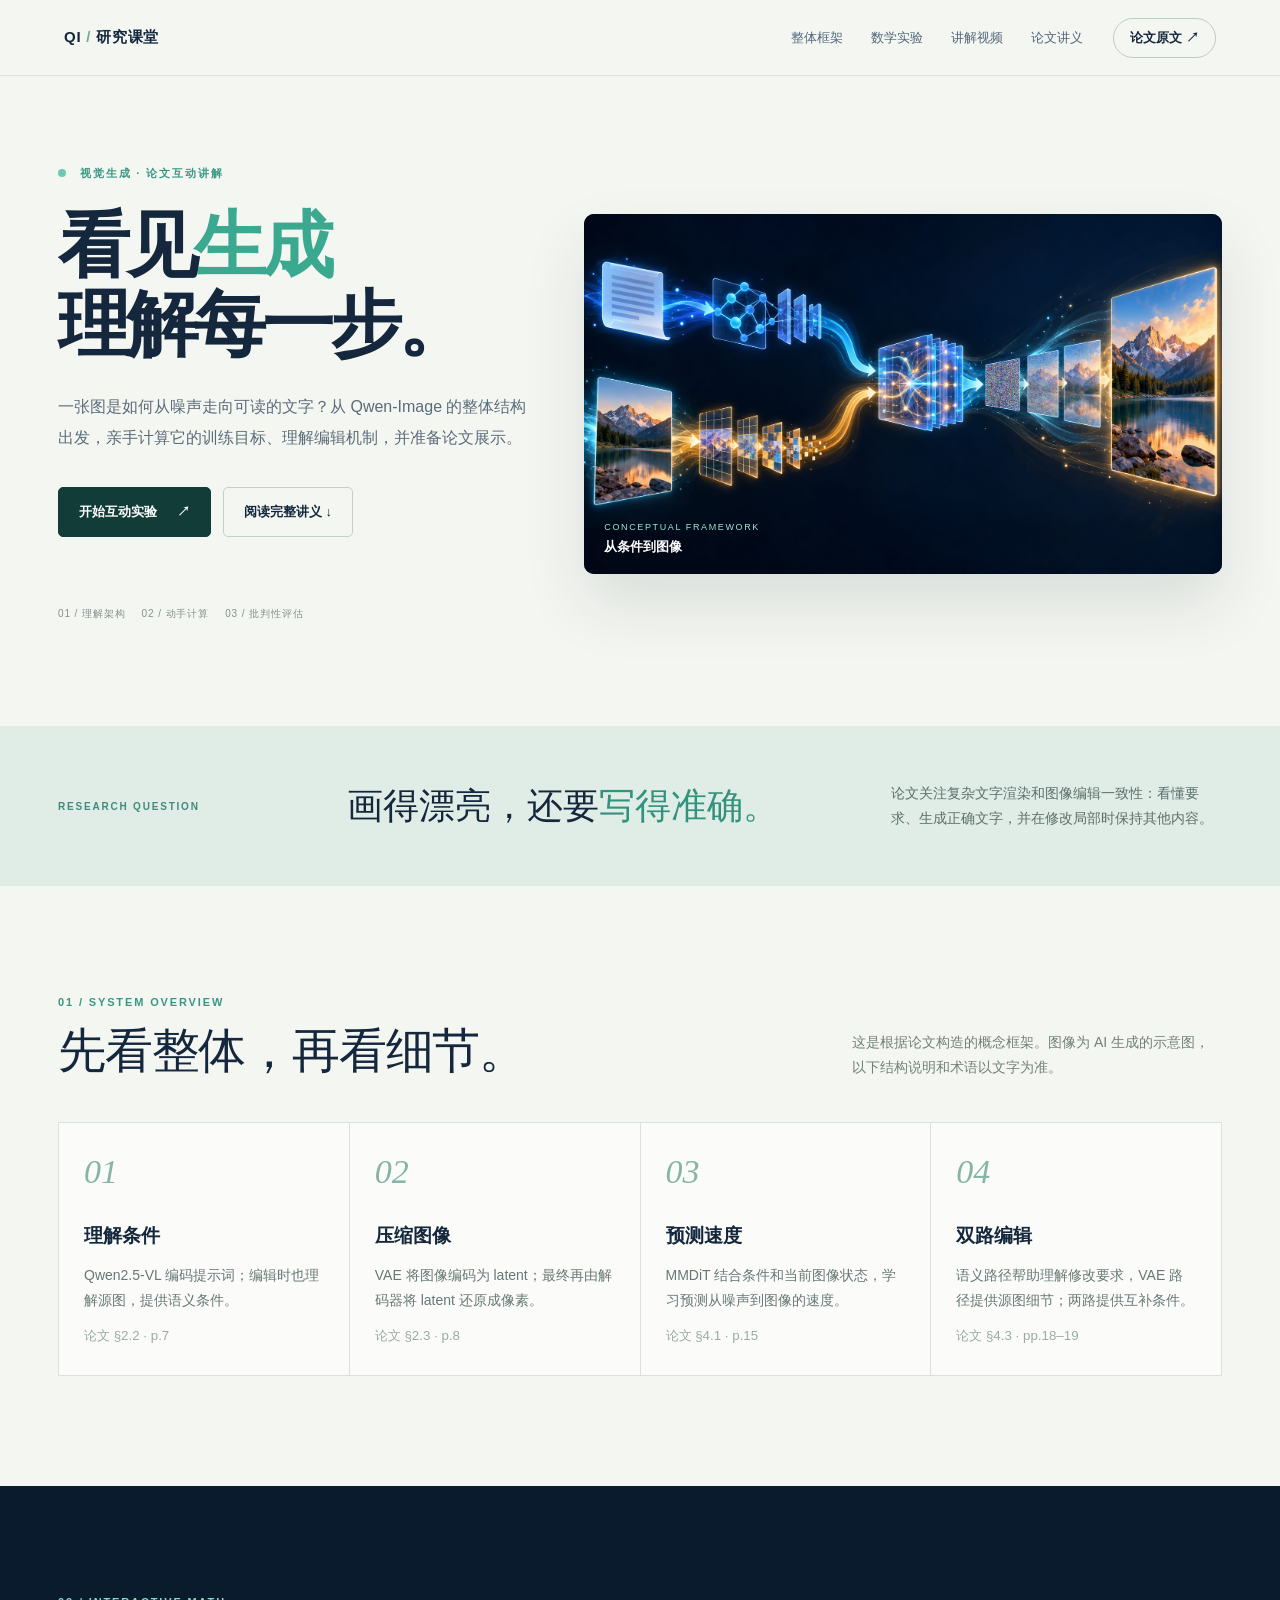
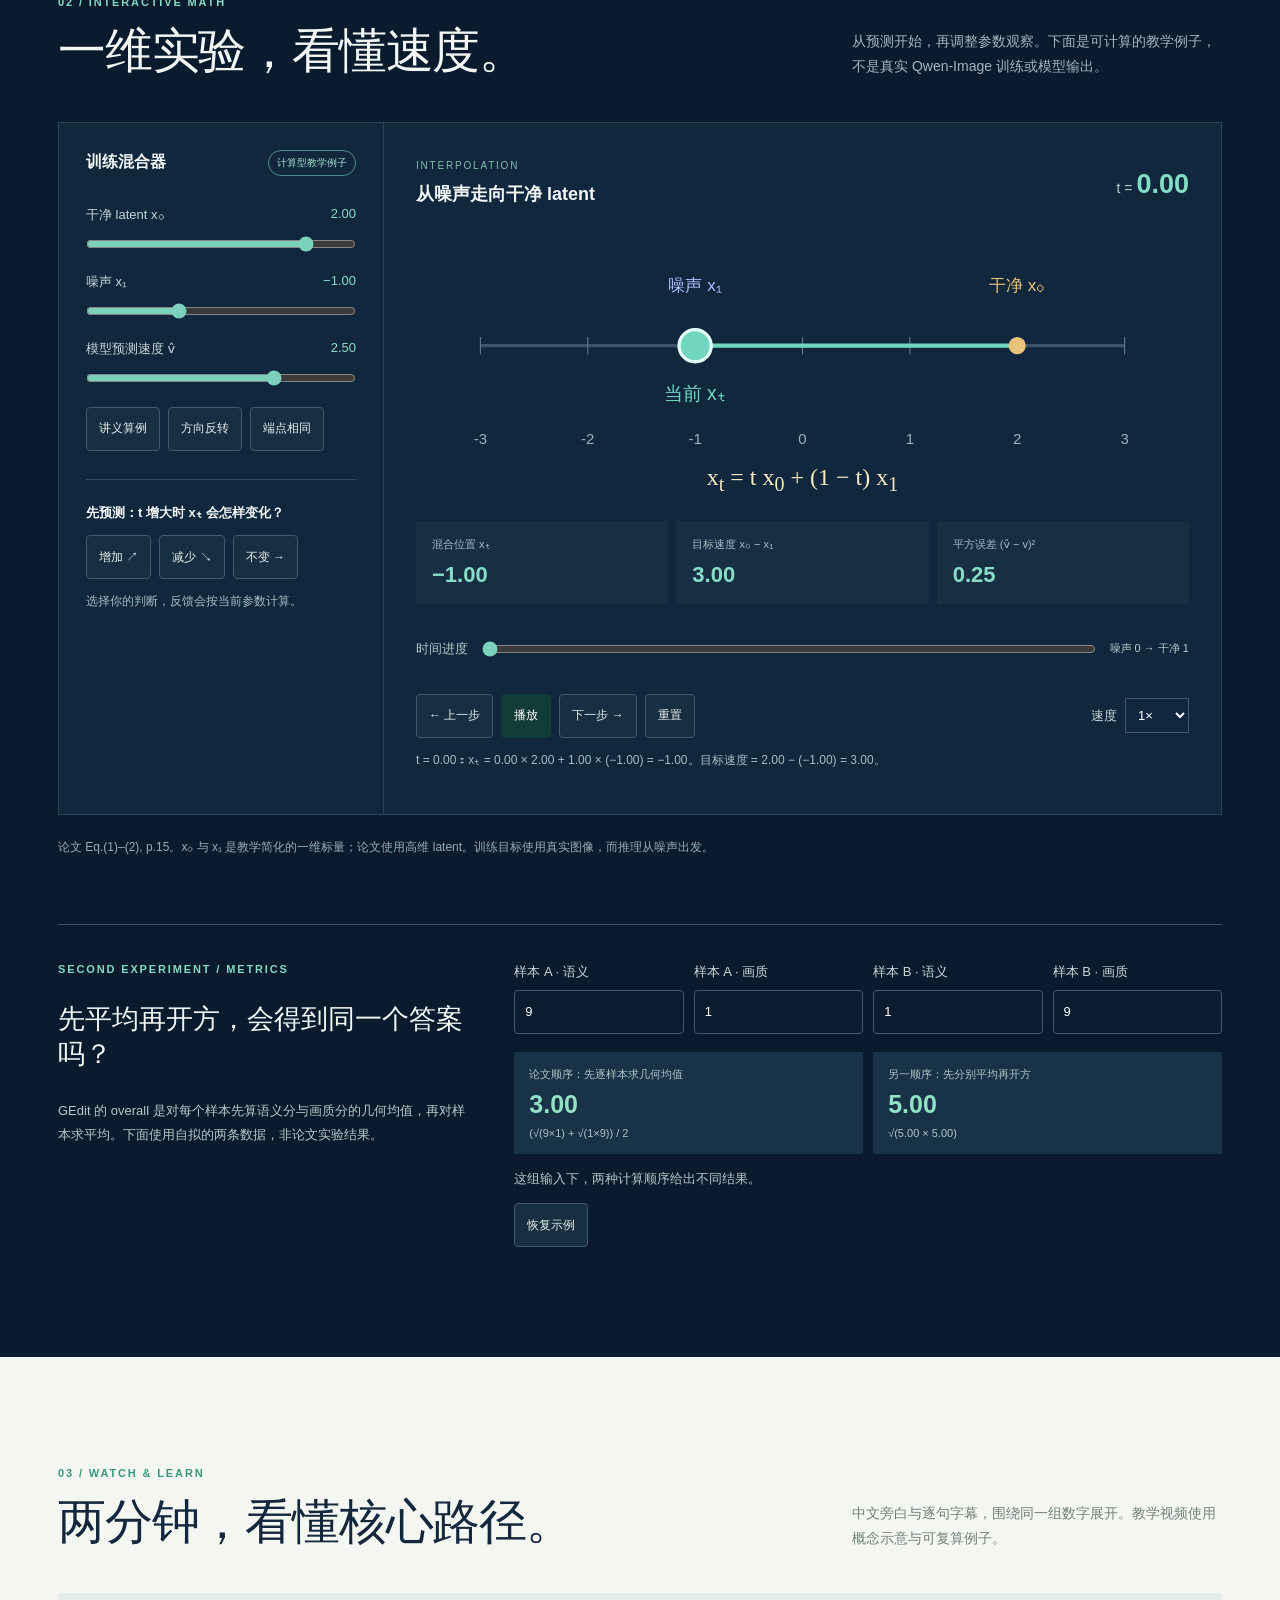
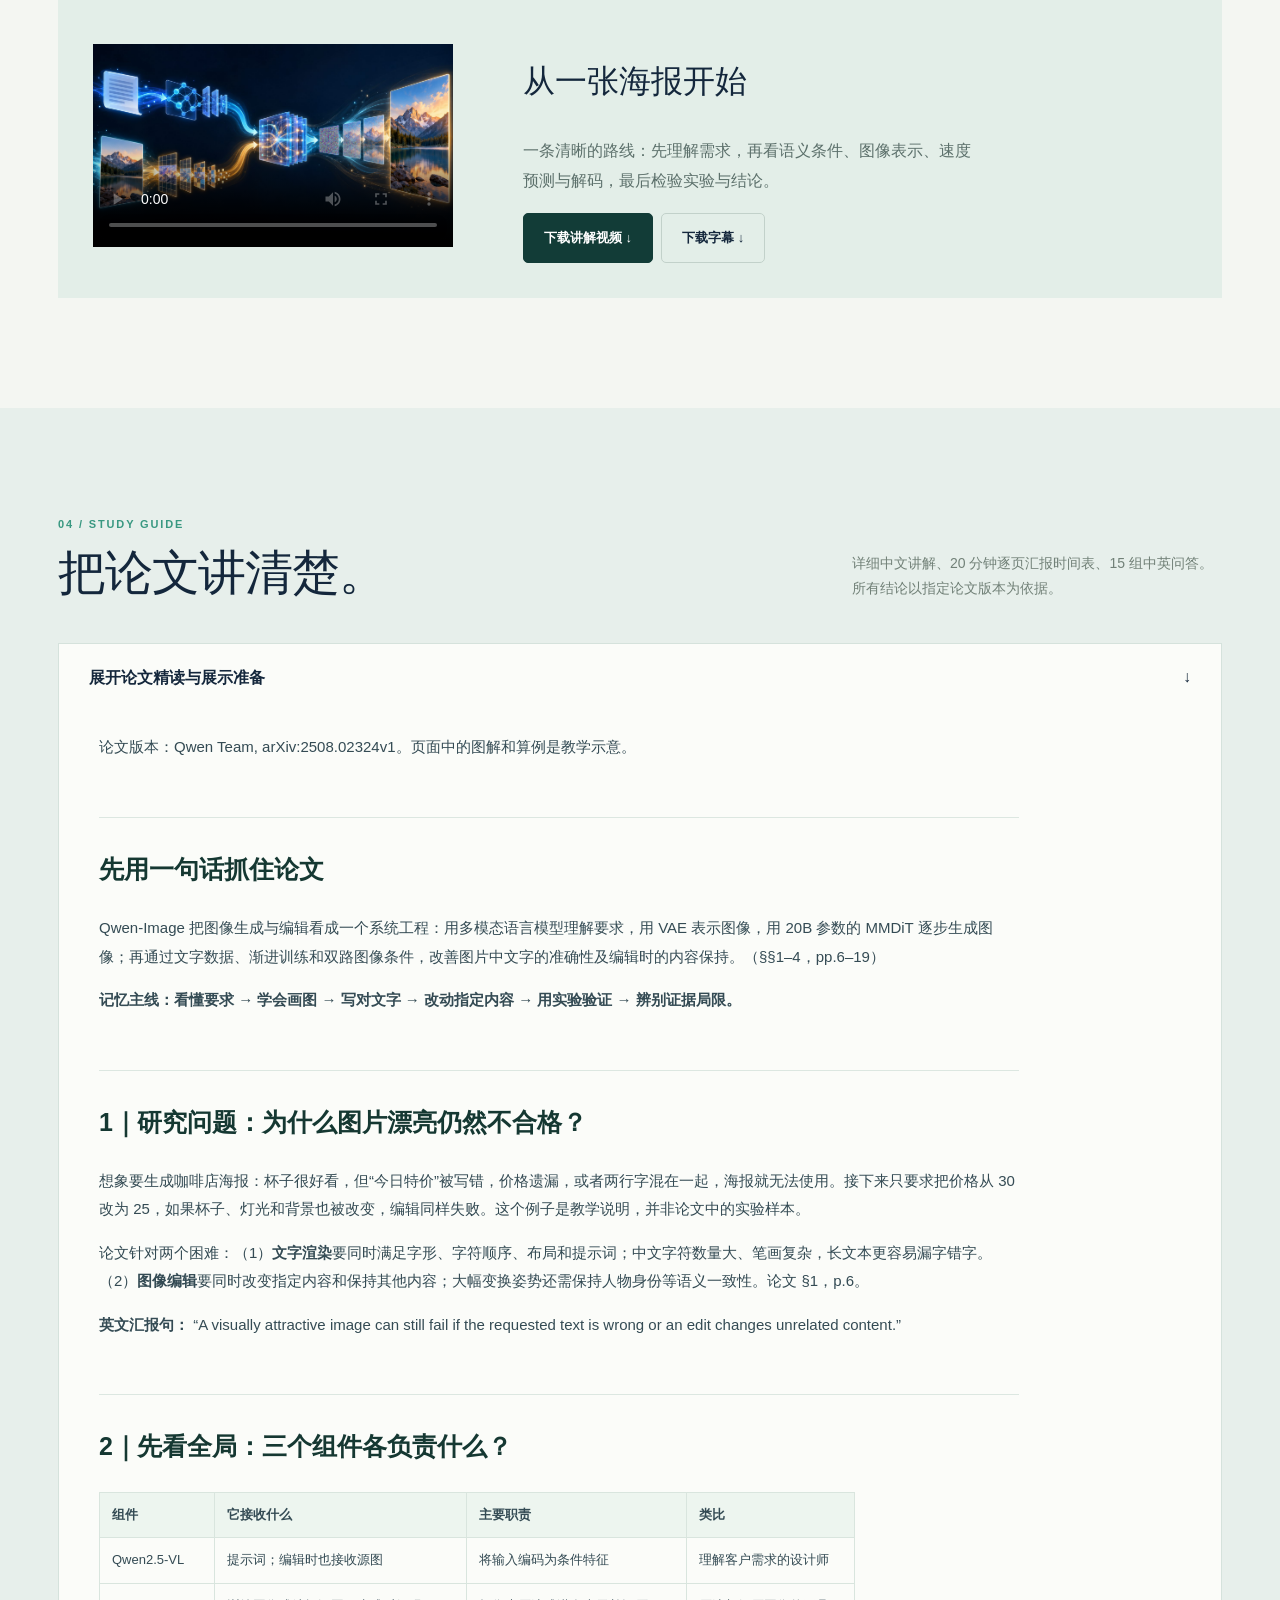
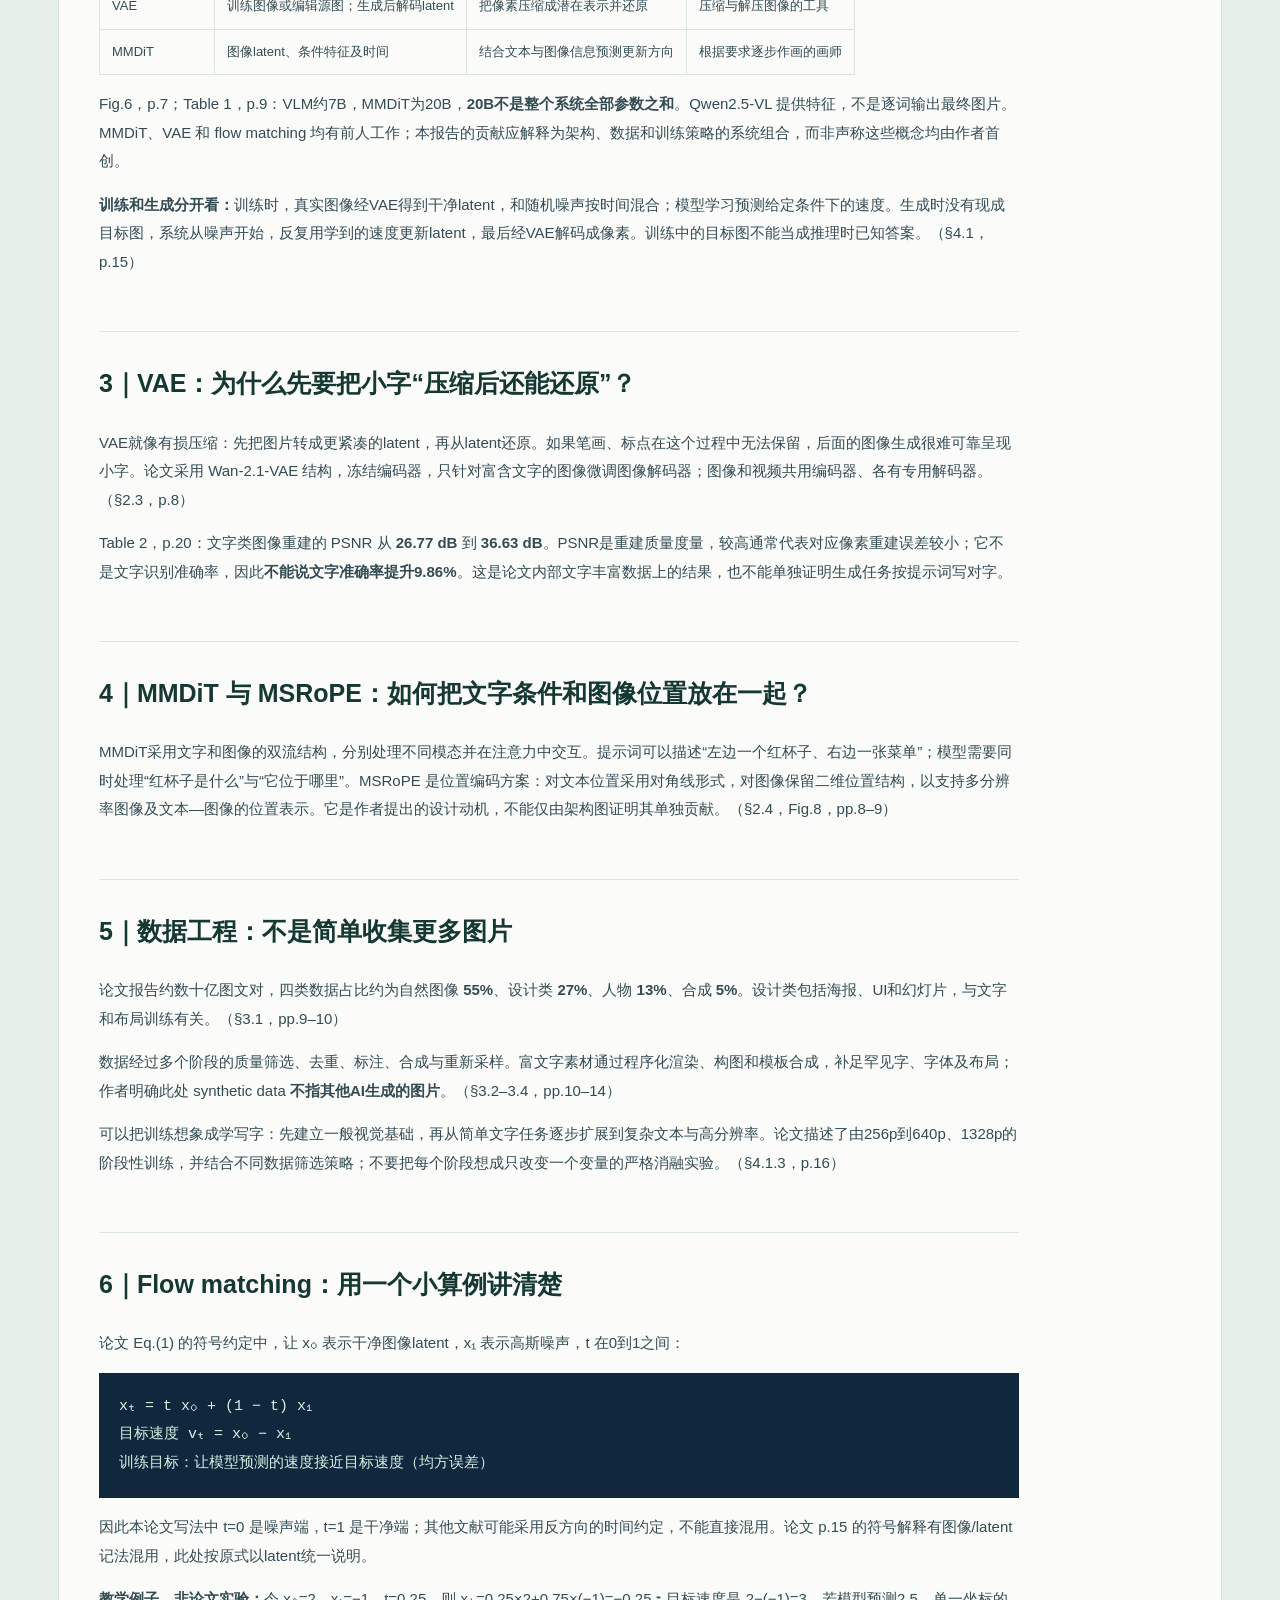
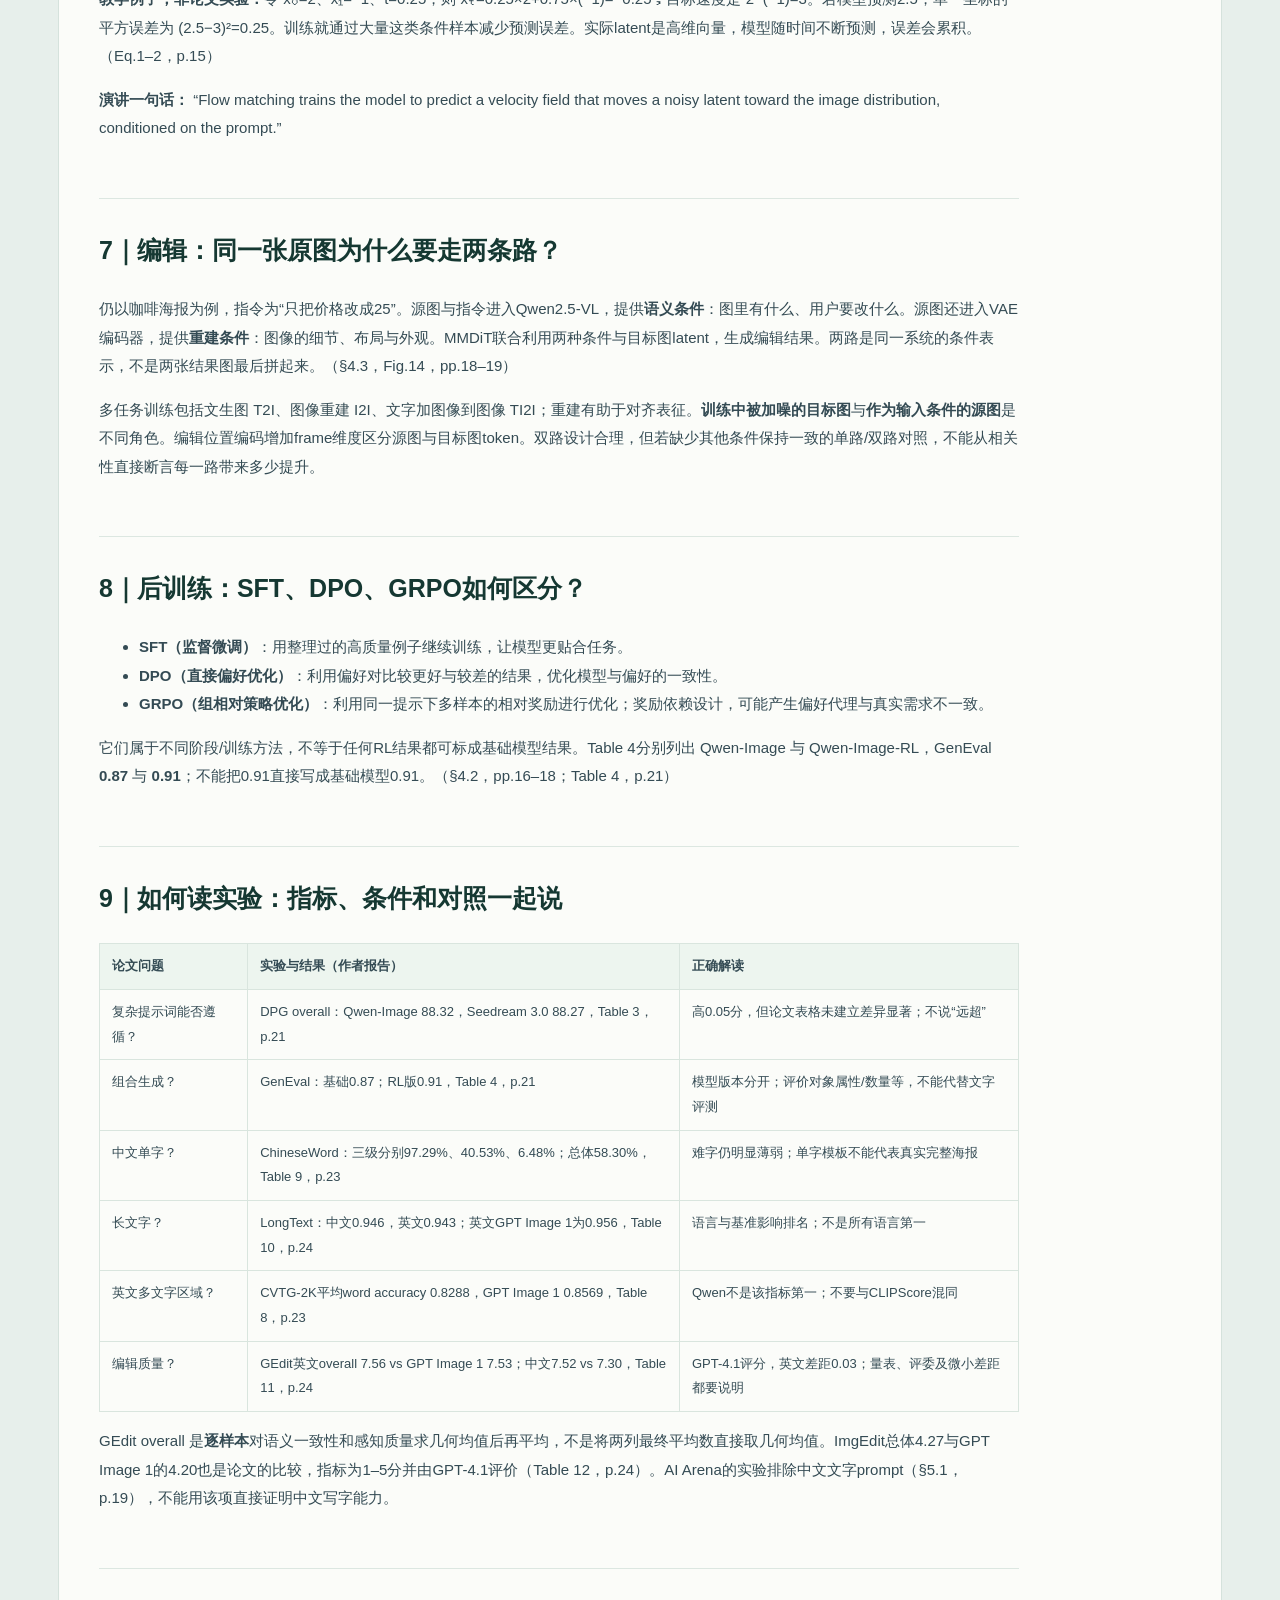
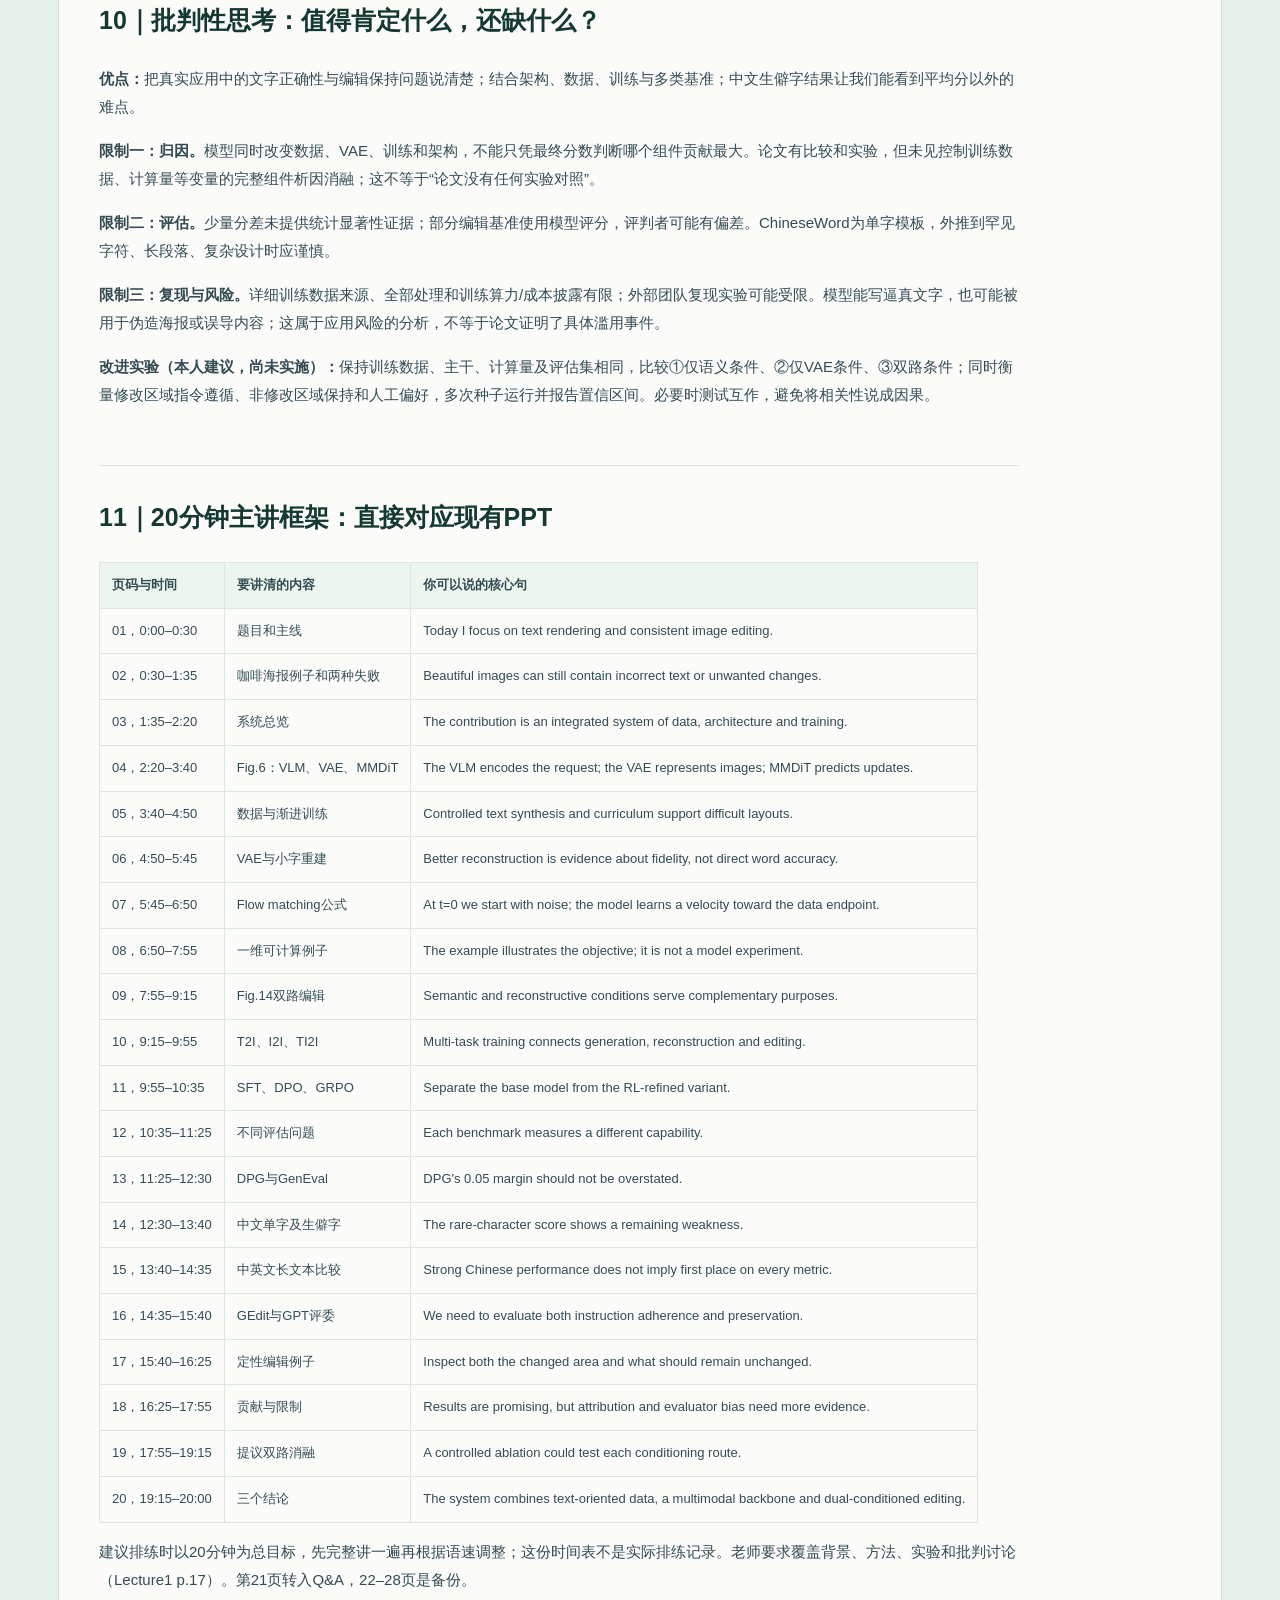
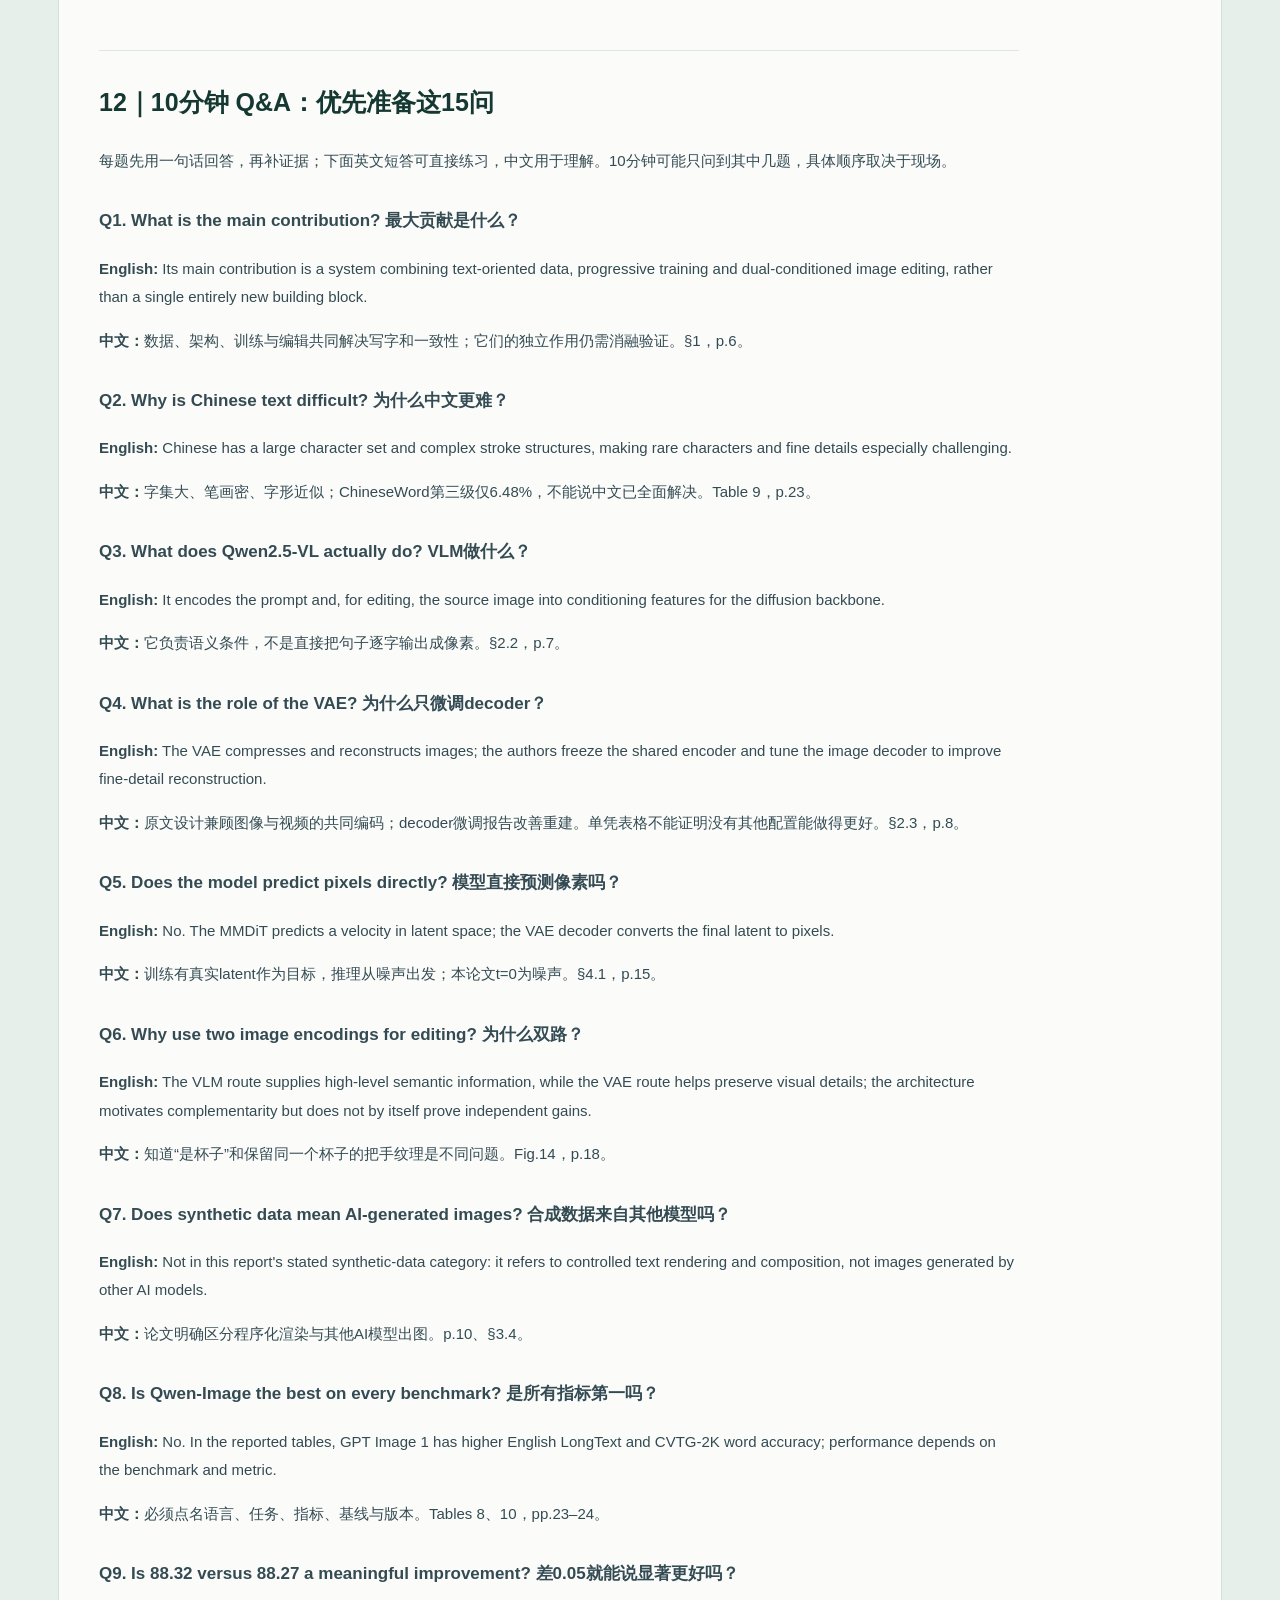
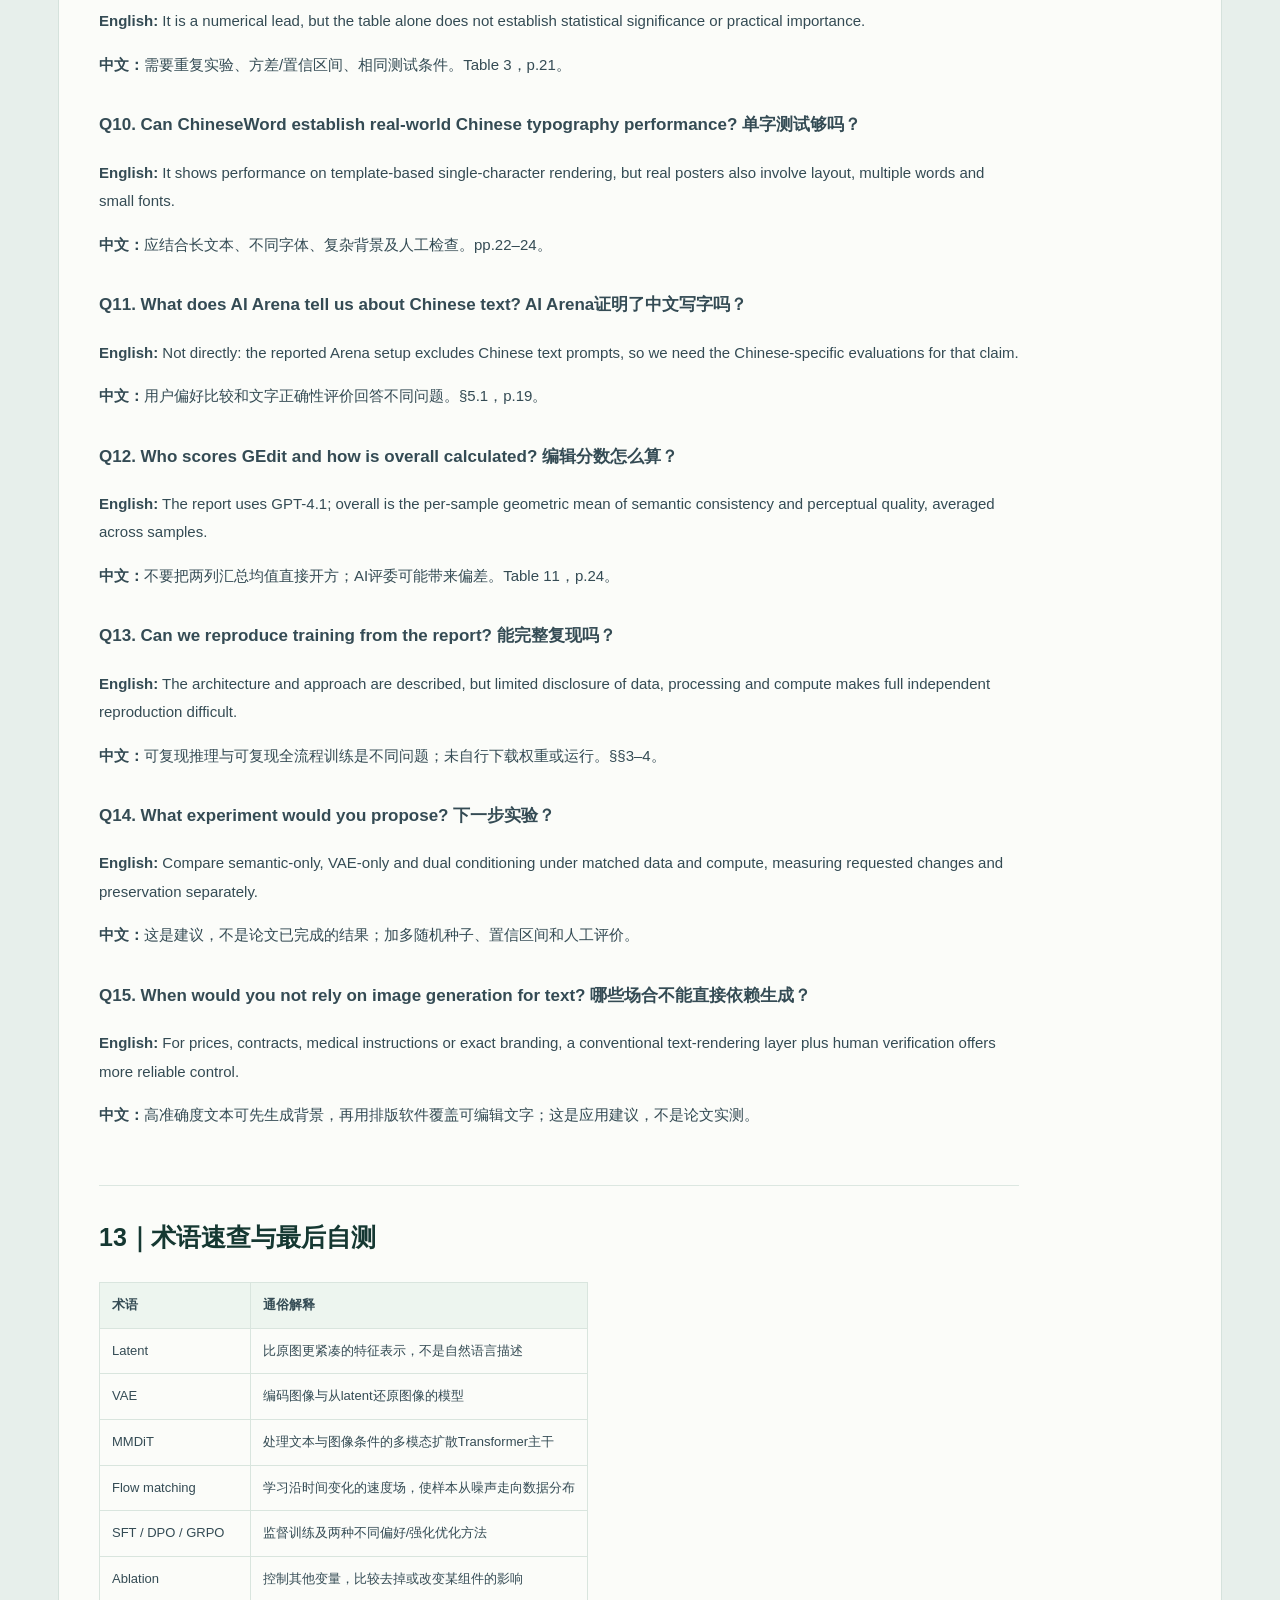
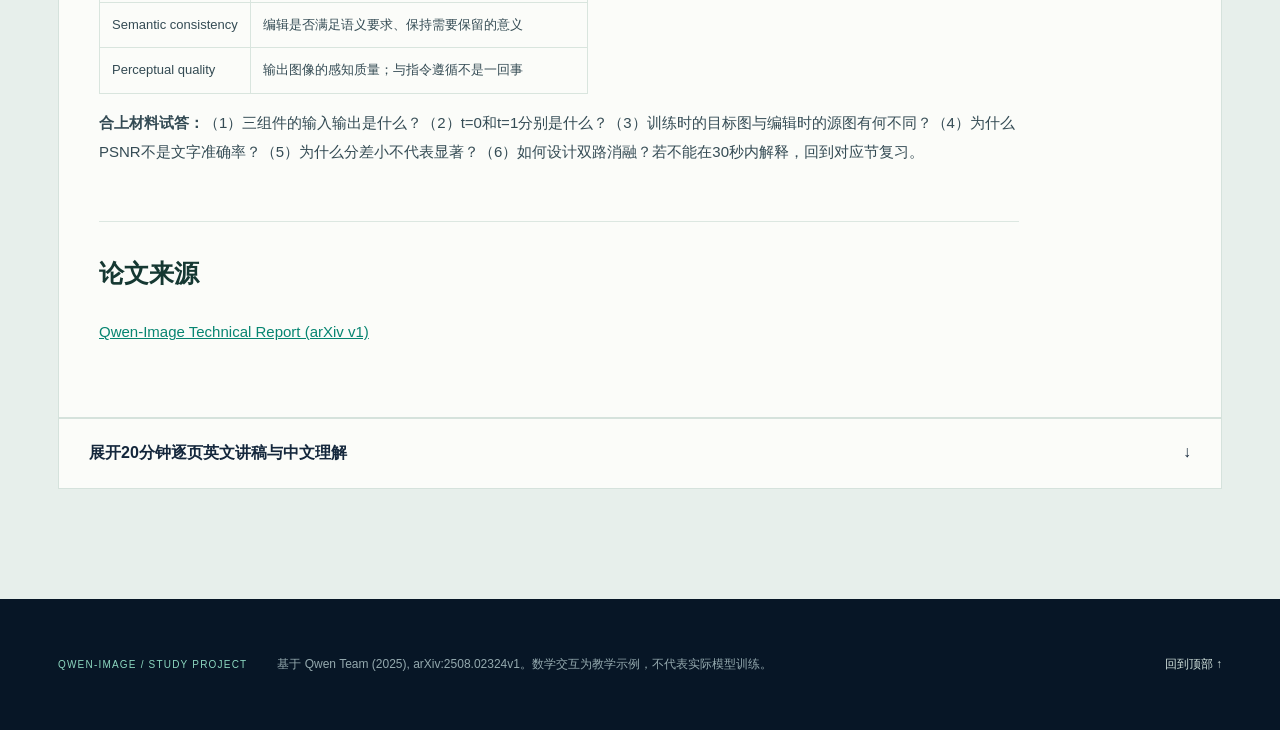
==== qwen-image/index.html @ 8dfa0e64 "Avoid premature missing video request" ====
<!doctype html><html lang="zh-CN"><head><meta charset="UTF-8"><meta name="viewport" content="width=device-width,initial-scale=1"><meta name="description" content="Qwen-Image 论文互动课堂：数学、架构与展示准备"><title>Qwen-Image · 看见生成</title><link rel="stylesheet" href="style.css"></head><body>
<header><a class="brand" href="#top">QI<span> / </span>研究课堂</a><nav aria-label="课程导航"><a href="#map">整体框架</a><a href="#lab">数学实验</a><a href="#video">讲解视频</a><a href="#notes">论文讲义</a></nav><a class="paper" href="https://arxiv.org/abs/2508.02324v1" target="_blank" rel="noopener">论文原文 ↗</a></header>
<main id="top"><section class="hero wrap"><div class="hero-copy"><div class="eyebrow"><span class="dot"></span> 视觉生成 · 论文互动讲解</div><h1>看见<span>生成</span><br>理解每一步。</h1><p>一张图是如何从噪声走向可读的文字？从 Qwen-Image 的整体结构出发，亲手计算它的训练目标、理解编辑机制，并准备论文展示。</p><div class="hero-actions"><a class="button primary" href="#lab">开始互动实验 <span>↗</span></a><a class="button ghost" href="#notes">阅读完整讲义 ↓</a></div><div class="hero-meta"><span>01 / 理解架构</span><span>02 / 动手计算</span><span>03 / 批判性评估</span></div></div><div class="hero-art"><img src="assets/qwen-flow.jpg" alt="概念图：文字和图像条件进入生成模型，噪声逐渐变成图片"><div class="art-label"><span>CONCEPTUAL FRAMEWORK</span><b>从条件到图像</b></div></div></section>
<section class="intro-band"><div class="wrap"><p>RESEARCH QUESTION</p><h2>画得漂亮，还要<span>写得准确。</span></h2><div>论文关注复杂文字渲染和图像编辑一致性：看懂要求、生成正确文字，并在修改局部时保持其他内容。</div></div></section>
<section id="map" class="wrap section"><div class="section-head"><div><div class="eyebrow">01 / SYSTEM OVERVIEW</div><h2>先看整体，再看细节。</h2></div><p>这是根据论文构造的概念框架。图像为 AI 生成的示意图，以下结构说明和术语以文字为准。</p></div><div class="flow-grid"><article><span>01</span><h3>理解条件</h3><p>Qwen2.5-VL 编码提示词；编辑时也理解源图，提供语义条件。</p><small>论文 §2.2 · p.7</small></article><article><span>02</span><h3>压缩图像</h3><p>VAE 将图像编码为 latent；最终再由解码器将 latent 还原成像素。</p><small>论文 §2.3 · p.8</small></article><article><span>03</span><h3>预测速度</h3><p>MMDiT 结合条件和当前图像状态，学习预测从噪声到图像的速度。</p><small>论文 §4.1 · p.15</small></article><article><span>04</span><h3>双路编辑</h3><p>语义路径帮助理解修改要求，VAE 路径提供源图细节；两路提供互补条件。</p><small>论文 §4.3 · pp.18–19</small></article></div></section>
<section id="lab" class="lab section"><div class="wrap"><div class="section-head"><div><div class="eyebrow light">02 / INTERACTIVE MATH</div><h2>一维实验，看懂速度。</h2></div><p>从预测开始，再调整参数观察。下面是可计算的教学例子，不是真实 Qwen-Image 训练或模型输出。</p></div><div class="lab-grid"><div class="controls"><div class="control-head"><b>训练混合器</b><span class="pill">计算型教学例子</span></div><label>干净 latent x₀ <output id="x0val">2.00</output><input type="range" id="x0" min="-3" max="3" step="0.25" value="2"></label><label>噪声 x₁ <output id="x1val">−1.00</output><input type="range" id="x1" min="-3" max="3" step="0.25" value="-1"></label><label>模型预测速度 v̂ <output id="predval">2.50</output><input type="range" id="pred" min="-6" max="6" step="0.25" value="2.5"></label><div class="preset"><button data-preset="paper">讲义算例</button><button data-preset="reverse">方向反转</button><button data-preset="equal">端点相同</button></div><div class="prediction"><b>先预测：t 增大时 xₜ 会怎样变化？</b><div><button data-answer="rise">增加 ↗</button><button data-answer="fall">减少 ↘</button><button data-answer="same">不变 →</button></div><p id="feedback" role="status">选择你的判断，反馈会按当前参数计算。</p></div></div><div class="visual"><div class="visual-title"><div><span>INTERPOLATION</span><h3>从噪声走向干净 latent</h3></div><div class="time">t = <strong id="tval">0.00</strong></div></div><svg viewBox="0 0 720 225" role="img" aria-labelledby="svg-title"><title id="svg-title">数轴显示噪声、干净值和当前混合值，数值同步显示在下方</title><line x1="60" y1="118" x2="660" y2="118" stroke="#3d536a" stroke-width="3"/><g id="ticks"></g><line id="line" x1="260" y1="118" x2="560" y2="118" stroke="#72d5c0" stroke-width="4"/><circle id="noiseDot" cy="118" r="8" fill="#88a5ff"/><circle id="cleanDot" cy="118" r="8" fill="#eac37b"/><circle id="currentDot" cy="118" r="15" fill="#72d5c0" stroke="#e7fff7" stroke-width="3"/><text id="noiseLabel" y="67" fill="#aebfff" text-anchor="middle" font-size="16">噪声 x₁</text><text id="cleanLabel" y="67" fill="#eac37b" text-anchor="middle" font-size="16">干净 x₀</text><text id="currentLabel" y="169" fill="#72d5c0" text-anchor="middle" font-size="18">当前 xₜ</text></svg><div class="formula">x<sub>t</sub> = t x<sub>0</sub> + (1 − t) x<sub>1</sub></div><div class="values"><div><span>混合位置 xₜ</span><b id="xt">−1.00</b></div><div><span>目标速度 x₀ − x₁</span><b id="velocity">3.00</b></div><div><span>平方误差 (v̂ − v)²</span><b id="loss">0.25</b></div></div><label class="scrub">时间进度 <input id="time" type="range" min="0" max="1" step="0.01" value="0" aria-label="时间 t"><span>噪声 0 → 干净 1</span></label><div class="player"><button id="prev">← 上一步</button><button id="play" class="primary">播放</button><button id="next">下一步 →</button><button id="reset">重置</button><label>速度 <select id="speed"><option value="0.5">0.5×</option><option value="1" selected>1×</option><option value="2">2×</option></select></label></div><p id="explain" class="explain">t = 0 时，混合结果等于噪声 x₁。滑动进度条观察计算变化。</p></div></div><div class="lab-foot">论文 Eq.(1)–(2), p.15。x₀ 与 x₁ 是教学简化的一维标量；论文使用高维 latent。训练目标使用真实图像，而推理从噪声出发。</div><div class="metric-lab"><div><div class="eyebrow light">SECOND EXPERIMENT / METRICS</div><h3>先平均再开方，会得到同一个答案吗？</h3><p>GEdit 的 overall 是对每个样本先算语义分与画质分的几何均值，再对样本求平均。下面使用自拟的两条数据，非论文实验结果。</p></div><div><div class="metric-inputs"><label>样本 A · 语义 <input id="a-sem" type="number" min="0" max="10" step="0.5" value="9"></label><label>样本 A · 画质 <input id="a-quality" type="number" min="0" max="10" step="0.5" value="1"></label><label>样本 B · 语义 <input id="b-sem" type="number" min="0" max="10" step="0.5" value="1"></label><label>样本 B · 画质 <input id="b-quality" type="number" min="0" max="10" step="0.5" value="9"></label></div><div class="metric-results"><div><span>论文顺序：先逐样本求几何均值</span><b id="metric-correct">3.00</b><small id="metric-formula">(√(9×1) + √(1×9)) / 2</small></div><div><span>另一顺序：先分别平均再开方</span><b id="metric-other">5.00</b><small id="metric-other-formula">√(5×5)</small></div></div><p id="metric-note">两种运算不一定相同。改变任何分数查看结果。</p><button id="metric-reset">恢复示例</button></div></div></div></section>
<section id="video" class="section wrap"><div class="section-head"><div><div class="eyebrow">03 / WATCH & LEARN</div><h2>两分钟，看懂核心路径。</h2></div><p>中文旁白与逐句字幕，围绕同一组数字展开。教学视频使用概念示意与可复算例子。</p></div><div class="video-layout"><video controls playsinline preload="metadata" poster="assets/qwen-flow.jpg"><track kind="subtitles" srclang="zh" label="中文字幕" src="video/subtitles.vtt"></video><div><h3>从一张海报开始</h3><p>一条清晰的路线：先理解需求，再看语义条件、图像表示、速度预测与解码，最后检验实验与结论。</p><a class="button primary" href="video/qwen-image-explainer.mp4" download>下载讲解视频 ↓</a><a class="button ghost dark" href="video/subtitles.srt" download>下载字幕 ↓</a></div></div></section>
<section id="notes" class="section notes"><div class="wrap"><div class="section-head"><div><div class="eyebrow">04 / STUDY GUIDE</div><h2>把论文讲清楚。</h2></div><p>详细中文讲解、20 分钟逐页汇报时间表、15 组中英问答。所有结论以指定论文版本为依据。</p></div><details open><summary>展开论文精读与展示准备 <span>↓</span></summary><div id="lesson" class="prose"></div></details><details><summary>展开20分钟逐页英文讲稿与中文理解 <span>↓</span></summary><div id="speaker" class="prose"></div></details></div></section></main><footer><div class="wrap"><span>QWEN-IMAGE / STUDY PROJECT</span><p>基于 Qwen Team (2025), arXiv:2508.02324v1。数学交互为教学示例，不代表实际模型训练。</p><a href="#top">回到顶部 ↑</a></div></footer><script src="lesson-content.js"></script><script src="speaker-content.js"></script><script type="module" src="app.js"></script></body></html>
---- qwen-image/style.css ----
:root{--ink:#14273c;--navy:#09182a;--muted:#657587;--mint:#95dec9;--paper:#f4f6f2;--line:#dce4e1}*{box-sizing:border-box}html{scroll-behavior:smooth}body{margin:0;background:var(--paper);color:var(--ink);font-family:-apple-system,BlinkMacSystemFont,"PingFang SC","Microsoft YaHei",sans-serif}a{color:inherit;text-decoration:none}button,input,select{font:inherit}button,a,summary,select{outline-offset:4px}button:focus-visible,a:focus-visible,summary:focus-visible,input:focus-visible,select:focus-visible{outline:3px solid #de9e36}header{height:76px;display:flex;align-items:center;gap:30px;padding:0 max(5vw,24px);position:sticky;top:0;z-index:10;background:rgba(244,246,242,.94);backdrop-filter:blur(16px);border-bottom:1px solid var(--line)}.brand{font-size:15px;font-weight:750;letter-spacing:.05em;white-space:nowrap}.brand span{color:#71a999}nav{display:flex;gap:28px;margin-left:auto;font-size:13px;color:#536678}nav a:hover,.paper:hover{color:#008e77}.paper{font-size:13px;font-weight:700;border:1px solid #bdcbc7;border-radius:40px;padding:10px 16px}.wrap{max-width:1260px;margin:auto;padding-left:48px;padding-right:48px}.hero{min-height:650px;display:grid;grid-template-columns:0.85fr 1.15fr;gap:55px;align-items:center;padding-top:70px;padding-bottom:85px}.eyebrow{font-size:11px;font-weight:800;letter-spacing:.17em;color:#399881}.dot{display:inline-block;width:8px;height:8px;border-radius:100%;background:#6dcab0;margin-right:9px}.hero h1{font-family:Georgia,"Songti SC",serif;letter-spacing:-.055em;font-size:clamp(54px,5.7vw,72px);line-height:1.1;margin:26px 0}.hero h1 span{color:#3aa98f}.hero-copy>p{font-size:16px;line-height:1.95;color:#5b6c79;max-width:480px}.hero-actions{display:flex;gap:12px;flex-wrap:wrap;margin-top:34px}.button{display:inline-flex;align-items:center;gap:20px;border-radius:5px;padding:15px 20px;font-size:13px;font-weight:700;min-height:48px}.primary{background:#123c37;color:white;border:1px solid #123c37}.ghost{border:1px solid #c2d1ca}.hero-meta{display:flex;flex-wrap:wrap;gap:16px;font-size:10px;letter-spacing:.09em;color:#85918c;margin-top:70px}.hero-art{position:relative;background:#081729;border-radius:10px;overflow:hidden;box-shadow:0 30px 65px #09211b1c}.hero-art img{display:block;width:100%;min-height:360px;object-fit:cover}.art-label{position:absolute;bottom:18px;left:20px;color:#fff;display:flex;flex-direction:column;gap:6px;font-size:13px}.art-label span{font-size:9px;letter-spacing:.18em;color:#a3e4d7}.intro-band{background:#e0ece6;padding:55px 0}.intro-band .wrap{display:grid;grid-template-columns:1fr 2fr 1.3fr;align-items:center;gap:35px}.intro-band p{font-size:10px;letter-spacing:.18em;color:#408b7d;font-weight:700}.intro-band h2{font:36px/1.2 Georgia,"Songti SC",serif;margin:0}.intro-band h2 span{color:#31937d}.intro-band div div{font-size:14px;line-height:1.8;color:#5a706c}.section{padding-top:110px;padding-bottom:110px}.section-head{display:flex;align-items:end;justify-content:space-between;gap:35px;margin-bottom:42px}.section-head h2{font:clamp(32px,4vw,48px)/1.18 Georgia,"Songti SC",serif;letter-spacing:-.025em;margin:15px 0 0}.section-head>p{max-width:370px;font-size:14px;line-height:1.8;color:#718077;margin:0}.flow-grid{display:grid;grid-template-columns:repeat(4,1fr);gap:1px;background:#d8e3de;border:1px solid #d8e3de}.flow-grid article{background:#fbfcf9;padding:30px 25px;min-height:240px}.flow-grid article>span{font:italic 34px Georgia;color:#86b4a6}.flow-grid h3{margin:32px 0 12px;font-size:19px}.flow-grid p{font-size:14px;line-height:1.75;color:#667776}.flow-grid small{color:#9aaba4}.lab{background:#091b2d;color:#f2f7f5}.lab .section-head>p{color:#a5b6be}.light{color:#87d8c2}.lab-grid{display:grid;grid-template-columns:325px 1fr;border:1px solid #294159;background:#10273d}.controls{padding:27px;border-right:1px solid #294159}.control-head{display:flex;align-items:center;justify-content:space-between;margin-bottom:30px;gap:10px}.pill{border:1px solid #538d85;color:#a6dfce;border-radius:20px;padding:5px 8px;font-size:10px}label{display:block;font-size:13px;color:#c8d6d7;margin:21px 0}label output{float:right;color:#86ddc6;font-variant-numeric:tabular-nums}input[type=range]{display:block;width:100%;accent-color:#7bd1bb;margin:12px 0}.preset,.prediction>div,.player{display:flex;gap:8px;flex-wrap:wrap}button{border:1px solid #405b6c;background:#182f42;color:#e5efed;border-radius:4px;padding:10px 12px;min-height:44px;cursor:pointer;font-size:12px}button:hover{border-color:#85d1bd}.prediction{border-top:1px solid #30495d;margin-top:28px;padding-top:23px}.prediction b{font-size:13px;line-height:1.6}.prediction>div{margin-top:12px}.prediction p,.explain{font-size:12px;line-height:1.7;color:#a7bdc4}.visual{padding:32px}.visual-title{display:flex;justify-content:space-between;align-items:center}.visual-title span{font-size:10px;letter-spacing:.18em;color:#83bdad}.visual h3{font-size:18px;margin:9px 0}.time{color:#bdd5d0;font-size:14px}.time strong{font-size:27px;color:#82ddc6}.visual svg{width:100%;display:block;margin:4px auto}.formula{text-align:center;font:24px Georgia;color:#f7e9c3}.values{display:grid;grid-template-columns:repeat(3,1fr);gap:8px;margin:25px 0}.values div{padding:16px;background:#162f43}.values span{display:block;font-size:11px;color:#a6bac2}.values b{display:block;margin-top:10px;font-size:22px;color:#88dcc7}.scrub{display:flex;align-items:center;gap:14px;margin:25px 0;color:#b8c9ca}.scrub input{flex:1}.scrub span{font-size:11px;white-space:nowrap}.player label{margin:0 0 0 auto;display:flex;align-items:center;gap:8px}.player select{background:#10273d;color:#fff;border:1px solid #405b6c;padding:8px}.lab-foot{font-size:12px;color:#98aeb4;line-height:1.8;margin-top:22px}.video-layout{display:grid;grid-template-columns:minmax(200px,360px) 1fr;gap:70px;align-items:center;padding:35px;background:#e3eee8}.video-layout video{width:100%;max-height:620px;background:#07111d;object-fit:contain}.video-layout h3{font:32px Georgia,"Songti SC",serif}.video-layout p{line-height:1.9;color:#5c706b;max-width:450px}.dark{margin-left:8px}.notes{background:#e7efeb}details{background:#fbfcf9;border:1px solid #d5e2dc}summary{list-style:none;cursor:pointer;padding:24px 30px;font-weight:750}summary span{float:right}.prose{padding:5px 40px 55px;max-width:1000px;line-height:1.9;color:#344b54;font-size:15px}.prose h1{display:none}.prose h2{font-size:25px;margin-top:55px;color:#153832;border-top:1px solid #dce7e1;padding-top:28px}.prose h3{font-size:17px;margin-top:30px}.prose a{color:#078571;text-decoration:underline}.prose table{border-collapse:collapse;width:100%;display:block;overflow-x:auto}.prose th,.prose td{border:1px solid #d9e5de;padding:10px 12px;min-width:115px;text-align:left;vertical-align:top;font-size:13px}.prose th{background:#edf5ef}.prose pre{overflow:auto;padding:20px;background:#10273d;color:#d5f1e4}.prose blockquote{border-left:3px solid #82c6b2;margin-left:0;padding-left:20px;color:#687b73}footer{background:#071626;color:#d0e0db;padding:45px 0;font-size:12px}footer .wrap{display:flex;align-items:center;gap:30px}footer span{color:#8cd7c0;letter-spacing:.12em;font-size:10px}footer p{flex:1;color:#94a9ae}footer a{white-space:nowrap}@media(max-width:900px){nav{gap:12px}.hero{grid-template-columns:1fr;gap:30px}.hero-art img{min-height:250px}.hero-meta{margin-top:35px}.intro-band .wrap{grid-template-columns:1fr}.flow-grid{grid-template-columns:repeat(2,1fr)}.lab-grid{grid-template-columns:1fr}.controls{border-right:0;border-bottom:1px solid #294159}.section-head{align-items:start;flex-direction:column}.video-layout{gap:25px}}@media(max-width:600px){header{height:65px;padding:0 20px}nav{overflow:auto;white-space:nowrap;gap:15px}nav a{font-size:12px}.paper{display:none}.brand{font-size:13px}.wrap{padding-left:22px;padding-right:22px}.hero{padding-top:48px;padding-bottom:65px;min-height:auto}.hero h1{font-size:54px}.section{padding-top:75px;padding-bottom:75px}.flow-grid{grid-template-columns:1fr 1fr}.flow-grid article{padding:20px 17px}.flow-grid h3{margin-top:18px}.visual{padding:20px}.values{gap:4px}.values div{padding:10px}.values b{font-size:18px}.scrub{display:block}.player label{margin-left:0}.video-layout{grid-template-columns:1fr;padding:20px}.video-layout video{max-height:530px}.prose{padding:5px 20px 35px}.intro-band h2{font-size:30px}footer .wrap{display:block}footer p{line-height:1.8}.dark{margin-left:0}}@media(prefers-reduced-motion:reduce){html{scroll-behavior:auto}*{transition:none!important;animation:none!important}}
.metric-lab{display:grid;grid-template-columns:1fr 1.7fr;gap:40px;margin-top:65px;border-top:1px solid #385163;padding-top:38px}.metric-lab h3{font:27px/1.3 Georgia,"Songti SC",serif}.metric-lab p{font-size:13px;color:#b7c9c9;line-height:1.8}.metric-inputs{display:grid;grid-template-columns:repeat(4,1fr);gap:10px}.metric-inputs label{margin:0}.metric-inputs input{width:100%;display:block;margin-top:9px;padding:10px;border:1px solid #405b6c;border-radius:4px;background:#0b1c2f;color:white;min-height:44px}.metric-results{display:grid;grid-template-columns:1fr 1fr;gap:10px;margin-top:18px}.metric-results div{padding:15px;background:#183247}.metric-results span,.metric-results small{display:block;font-size:11px;color:#b2c6c6}.metric-results b{display:block;color:#92e1c5;font-size:25px;margin:8px 0}@media(max-width:900px){.metric-lab{grid-template-columns:1fr}}@media(max-width:600px){.metric-inputs{grid-template-columns:1fr 1fr}}
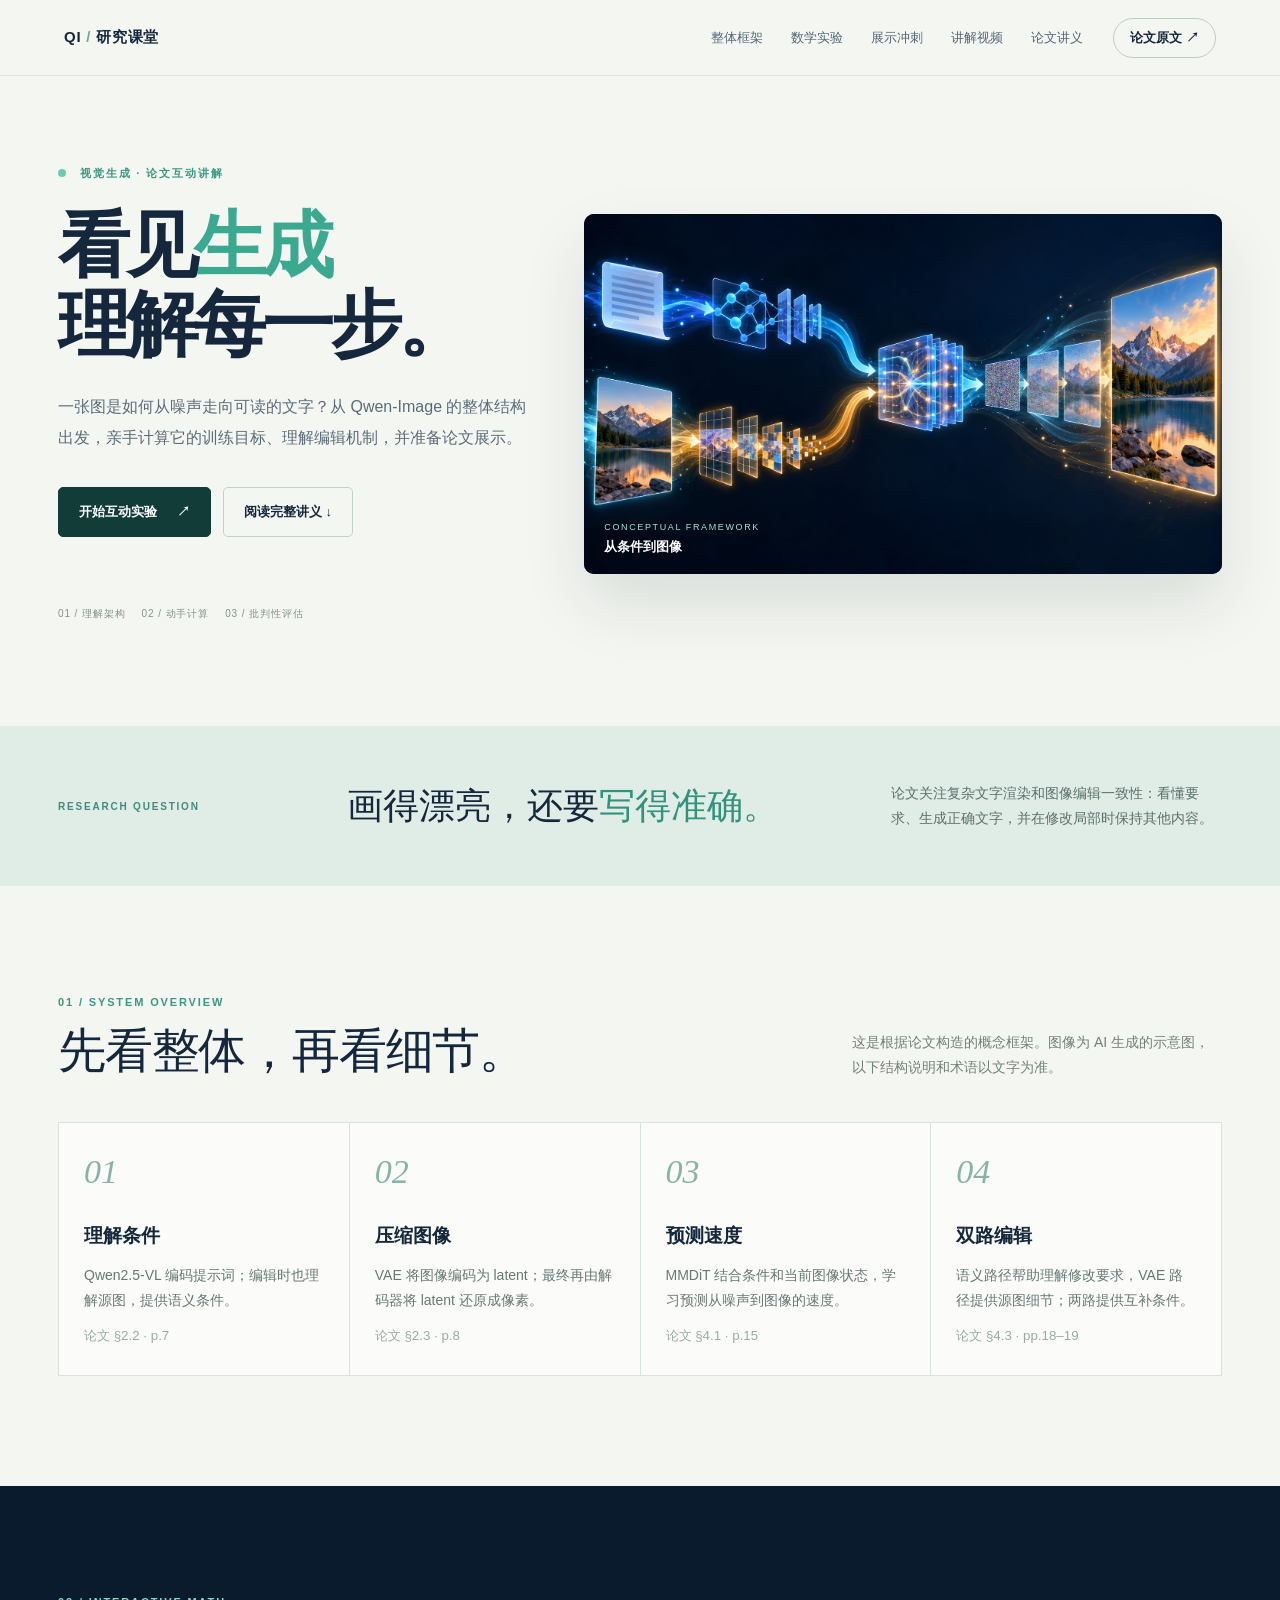
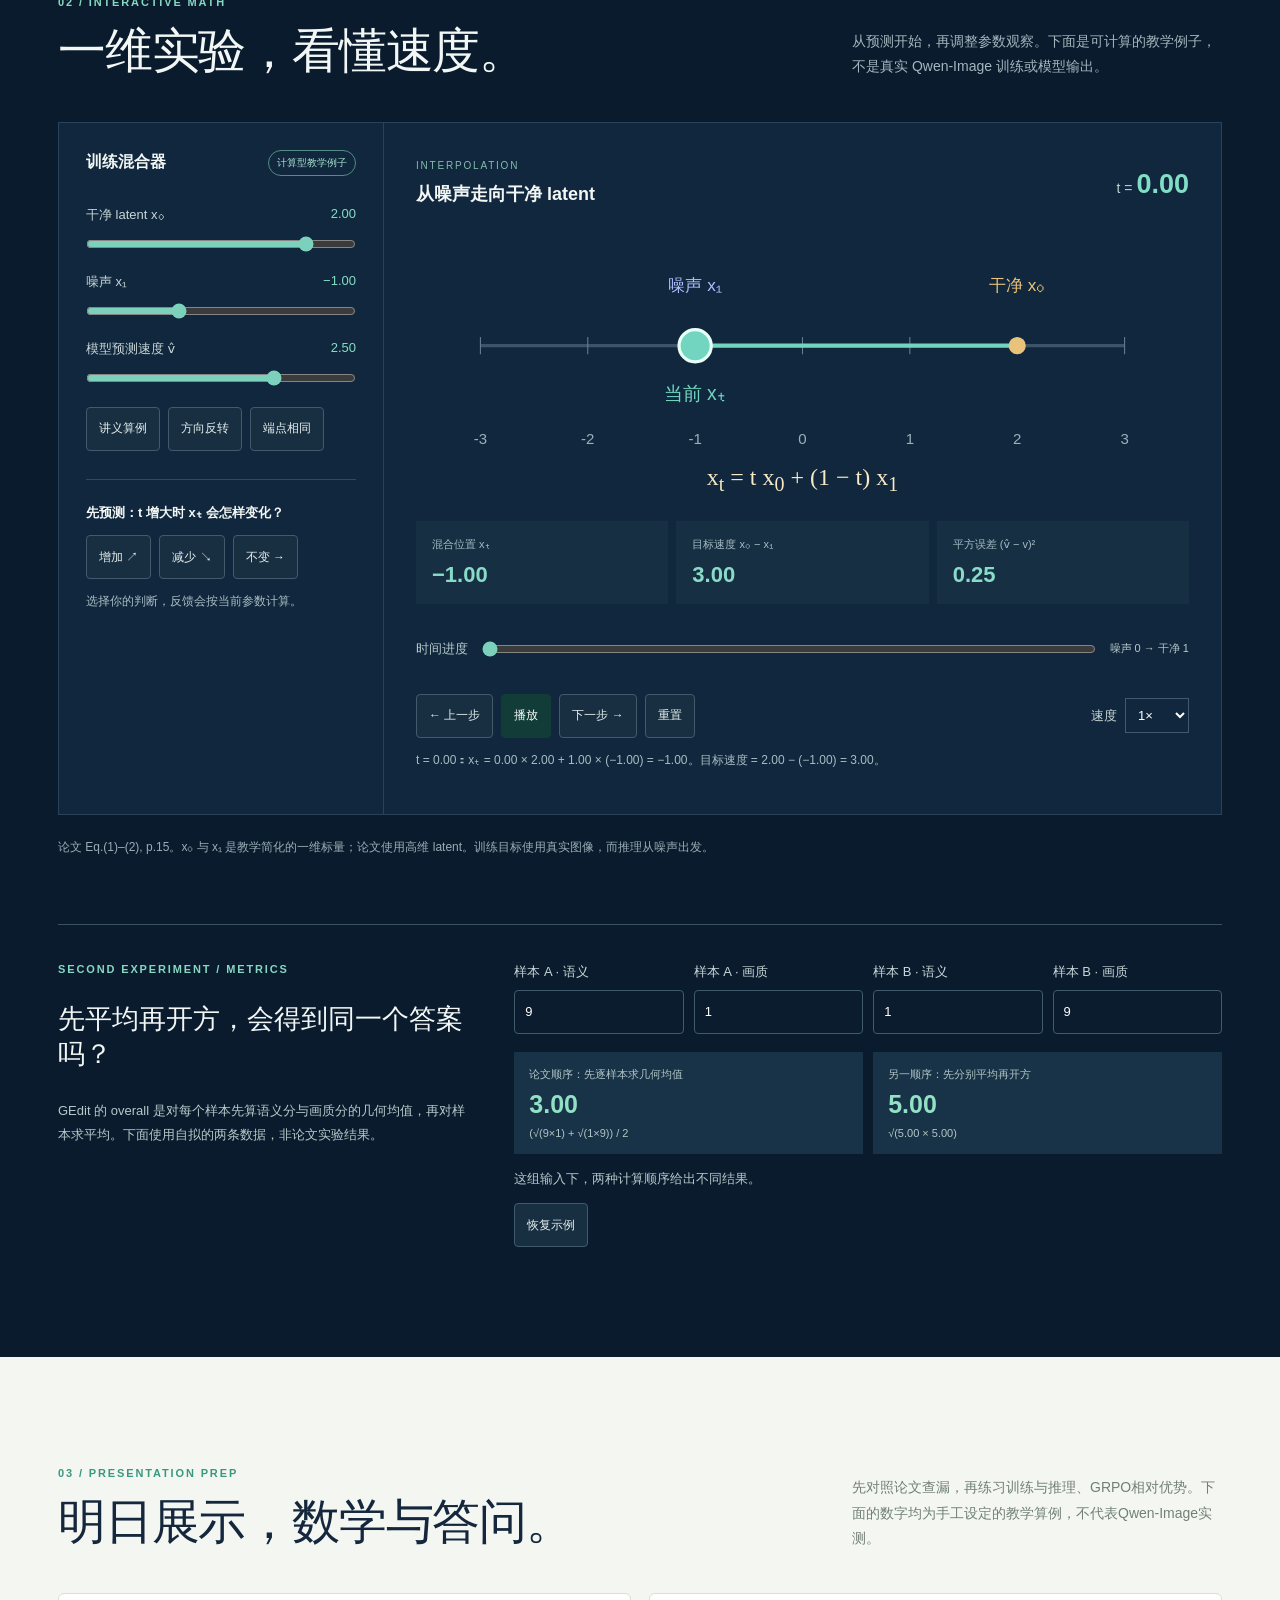
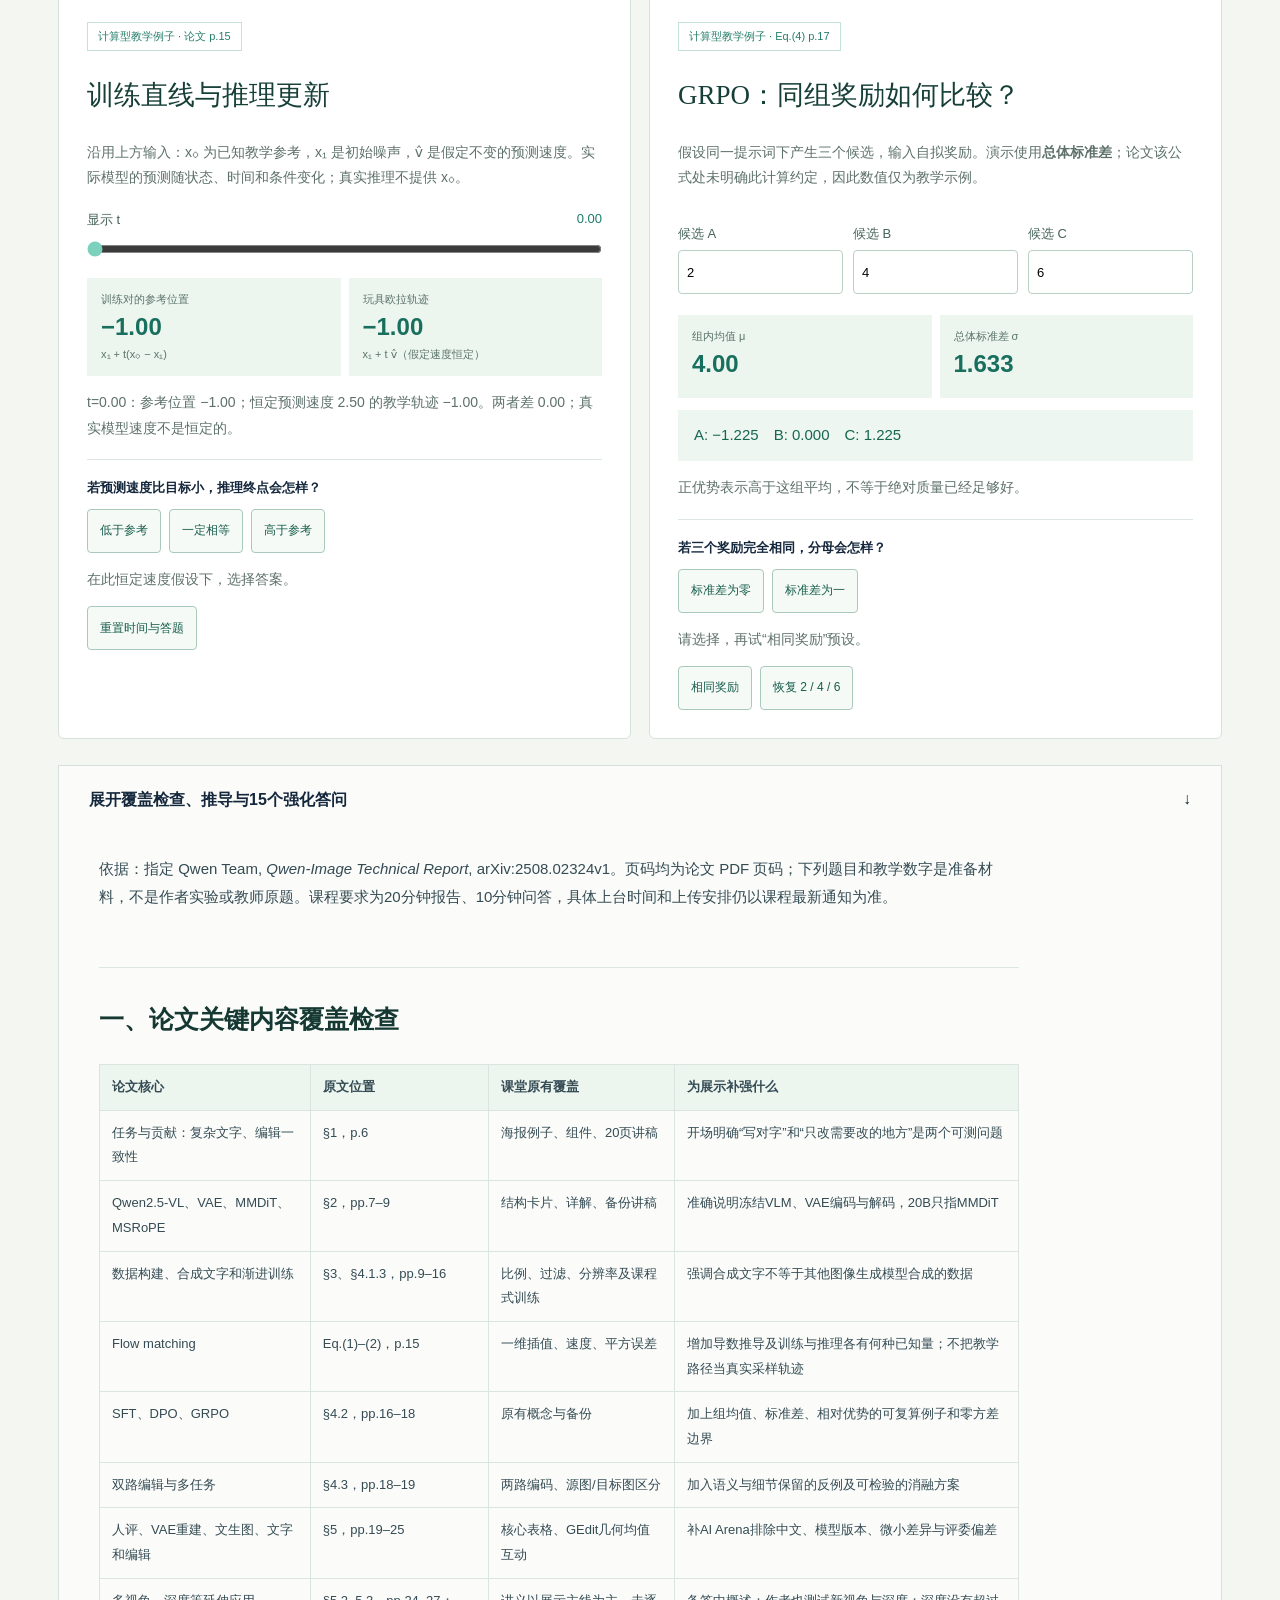
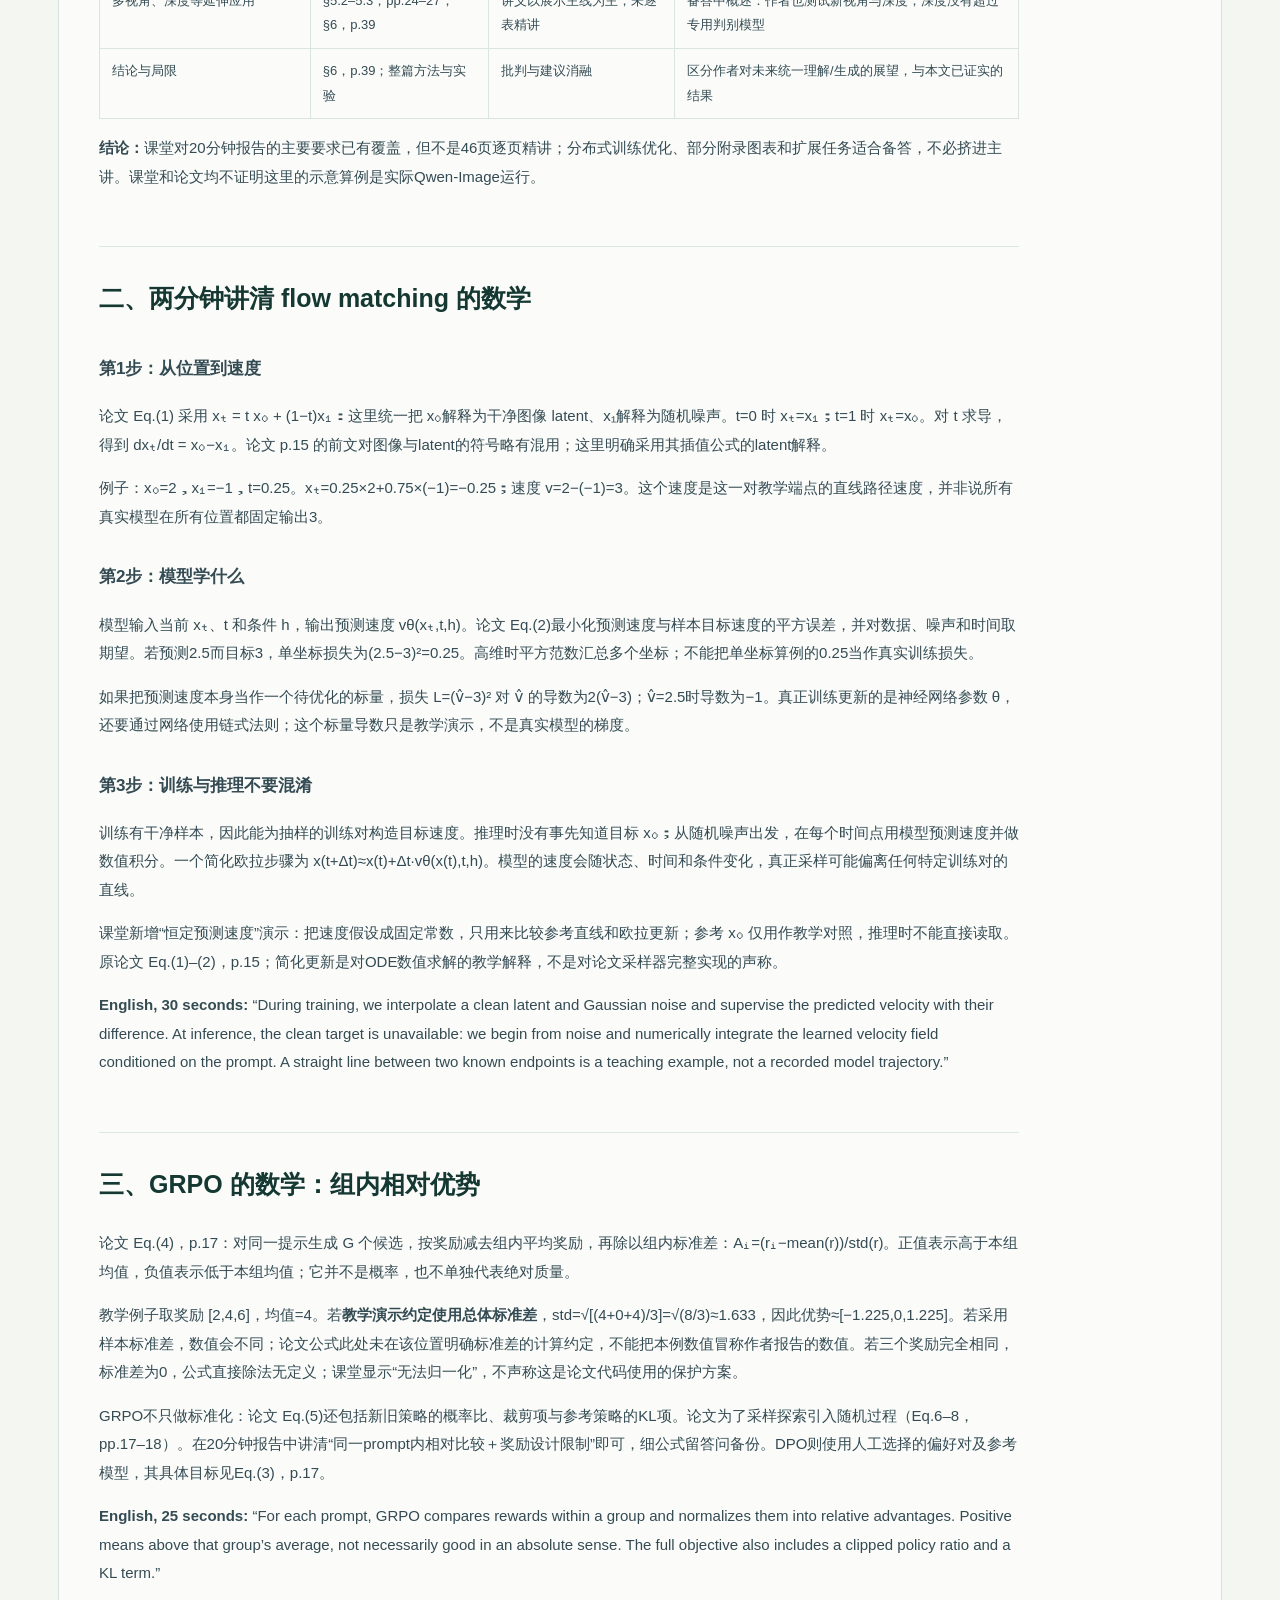
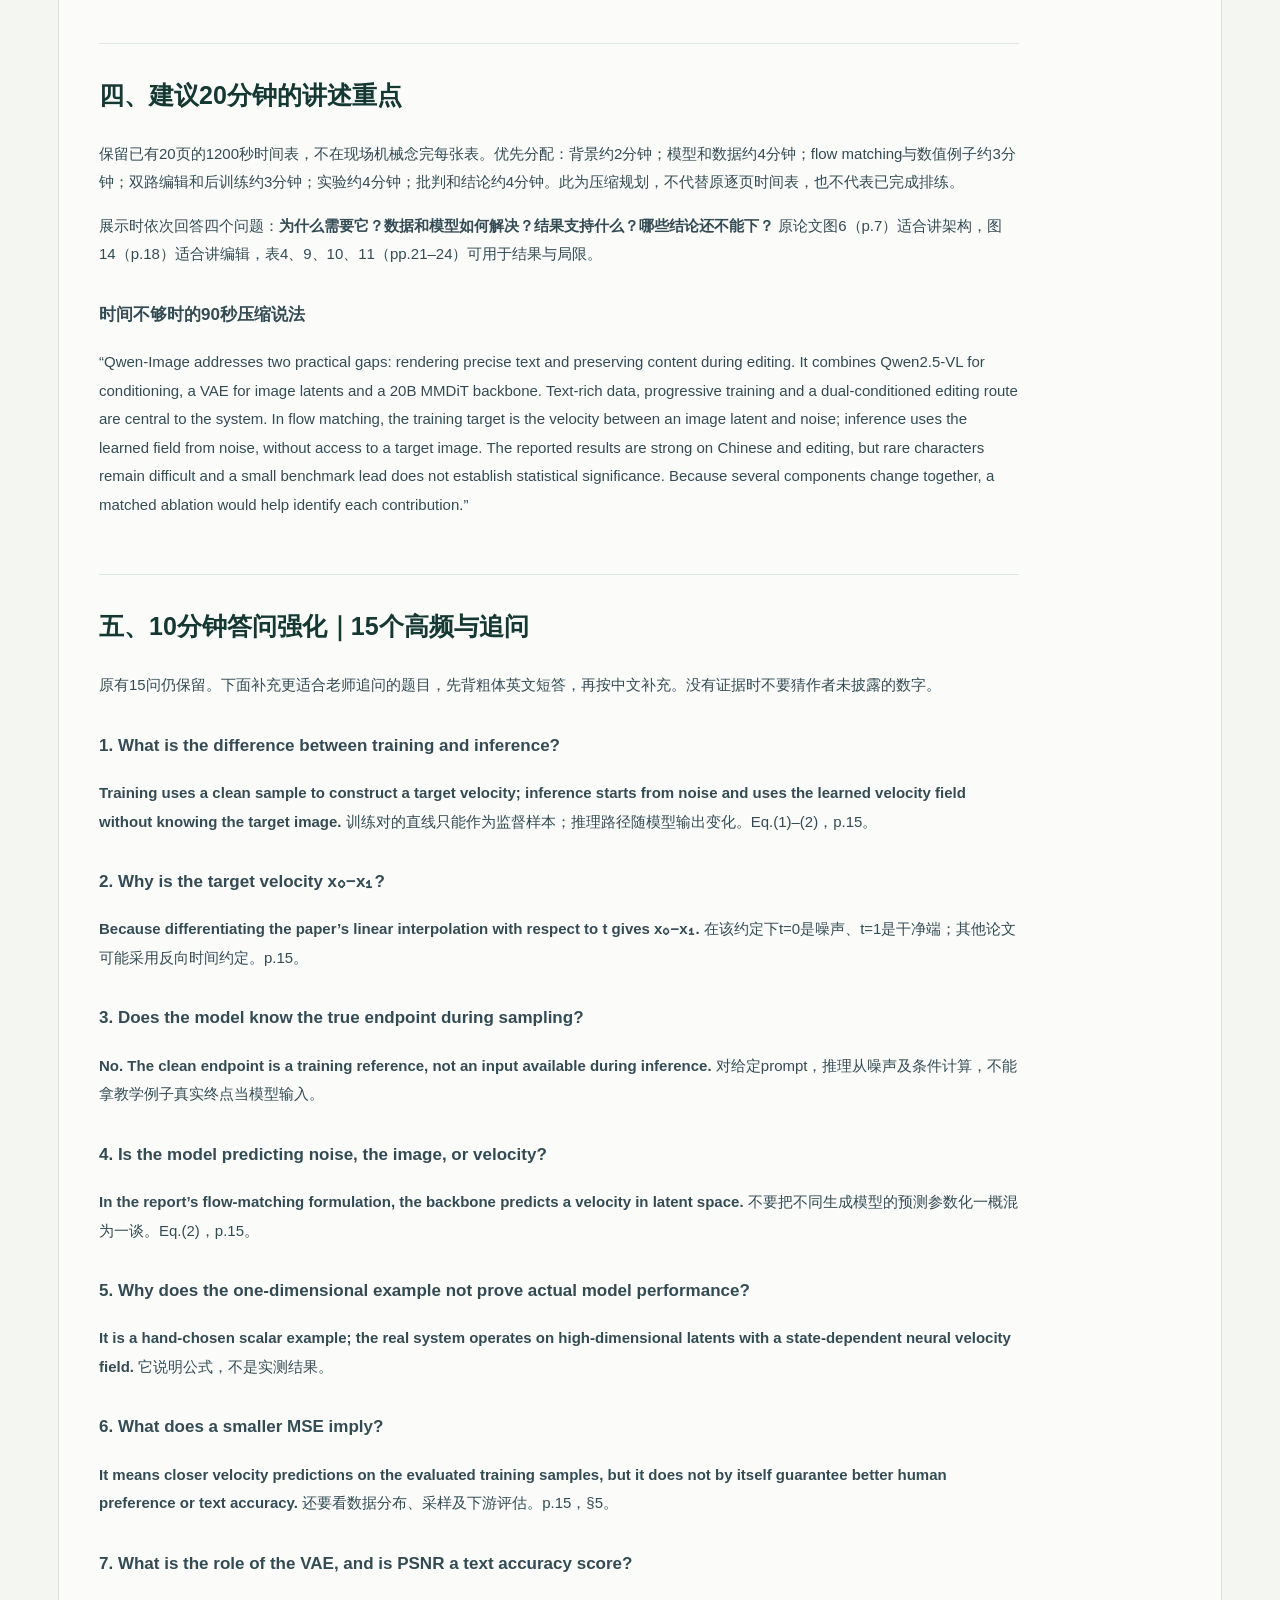
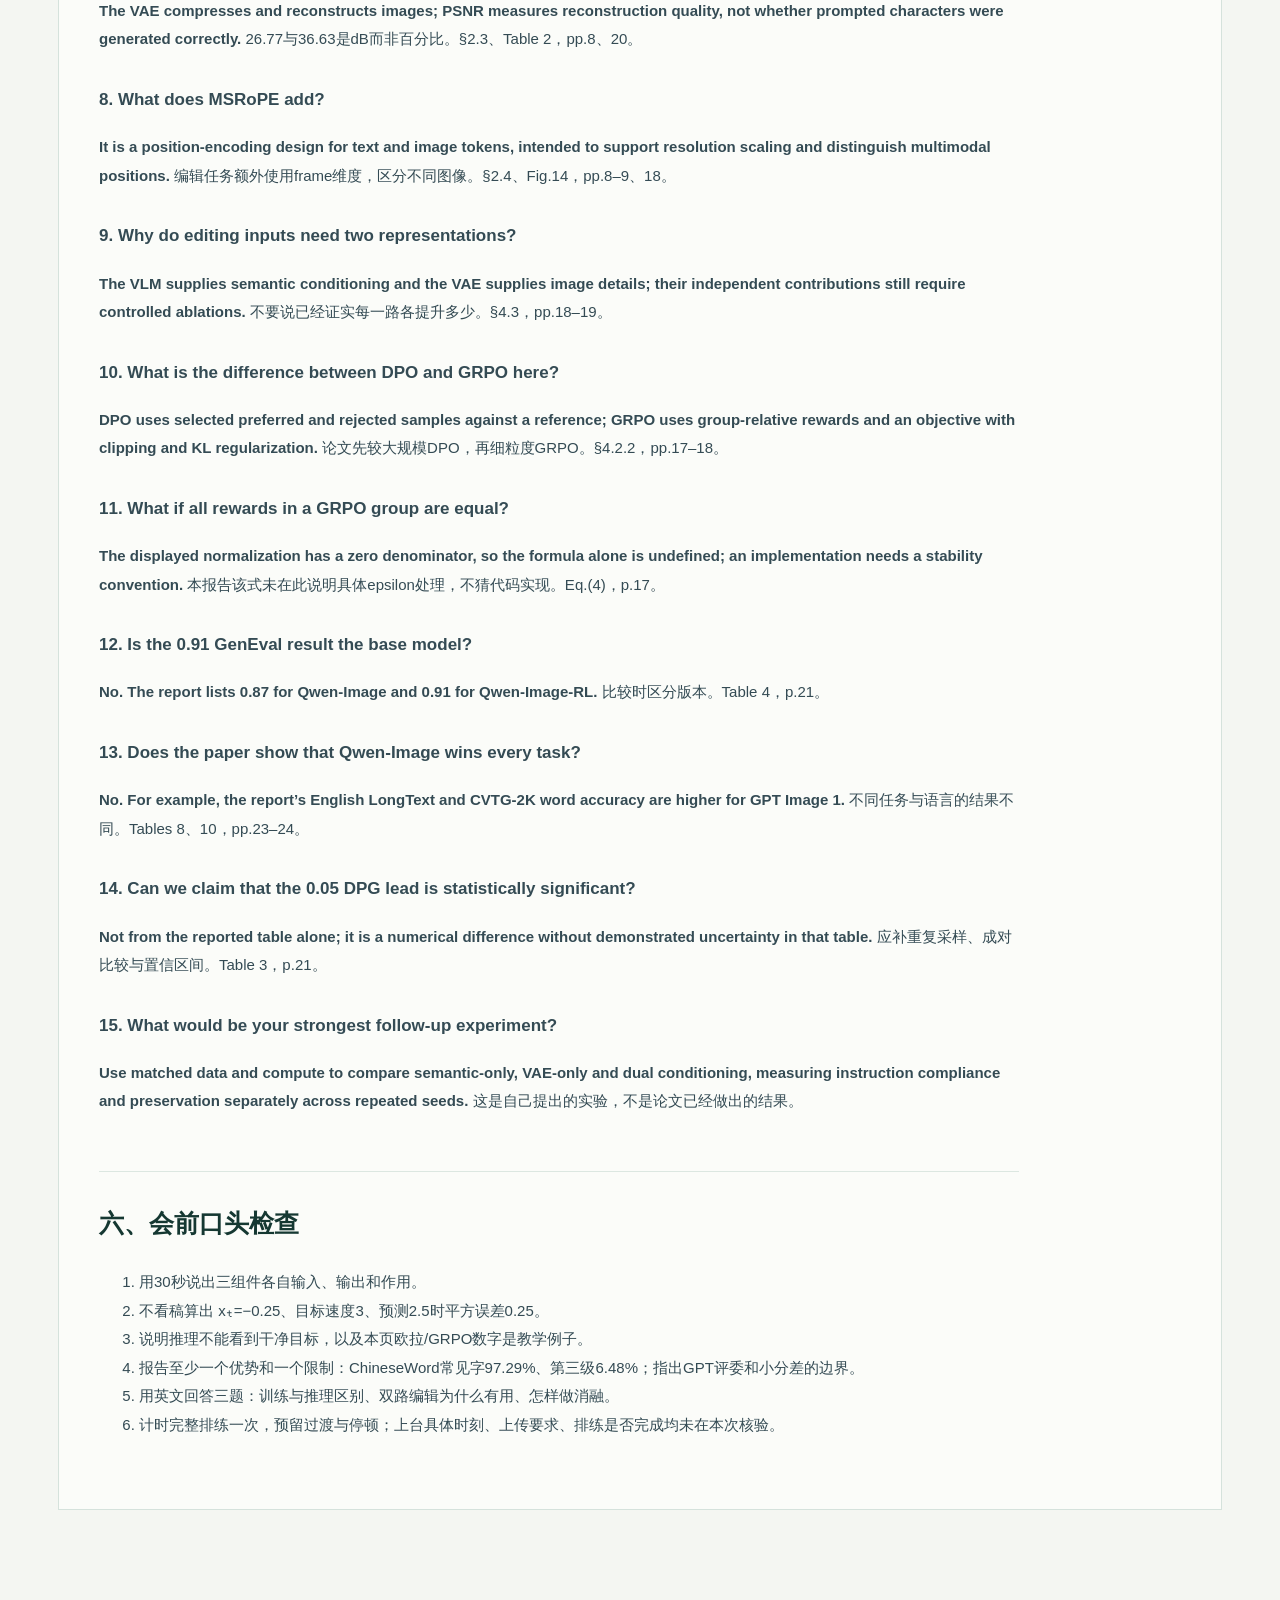
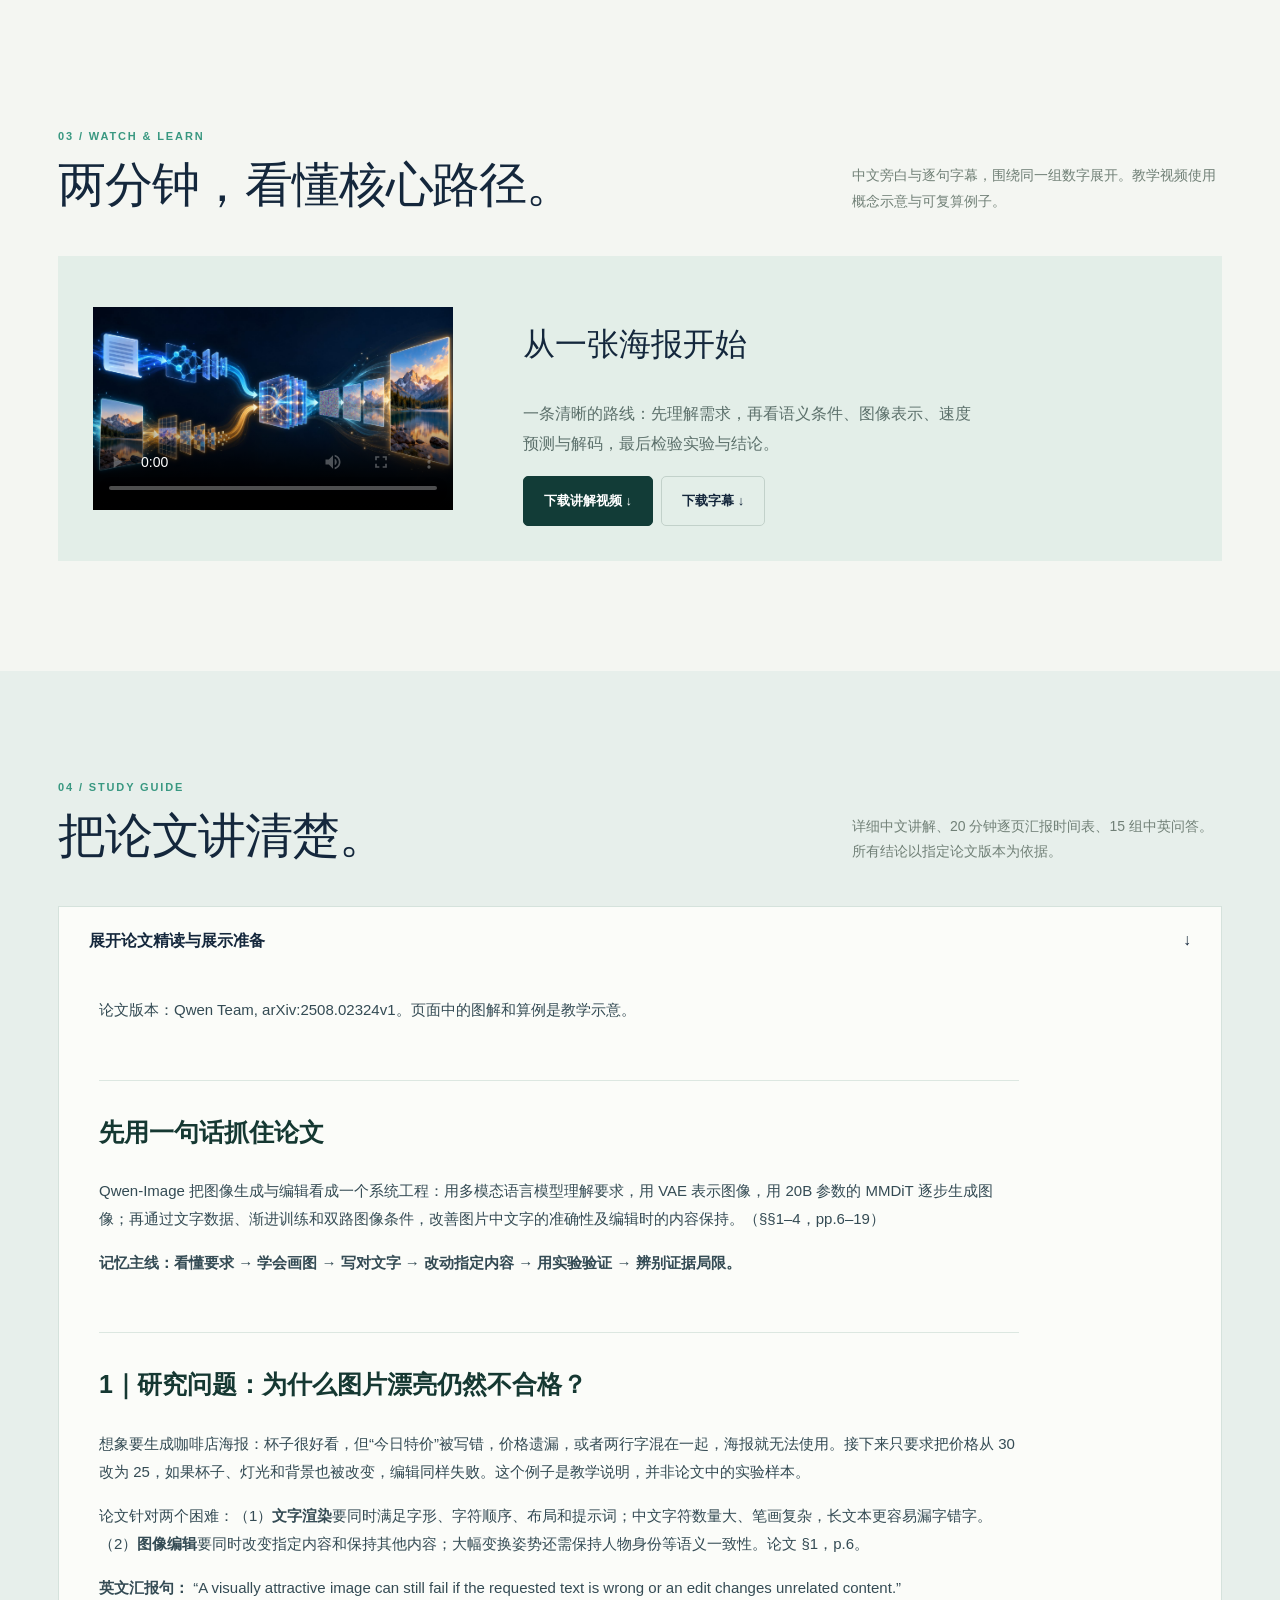
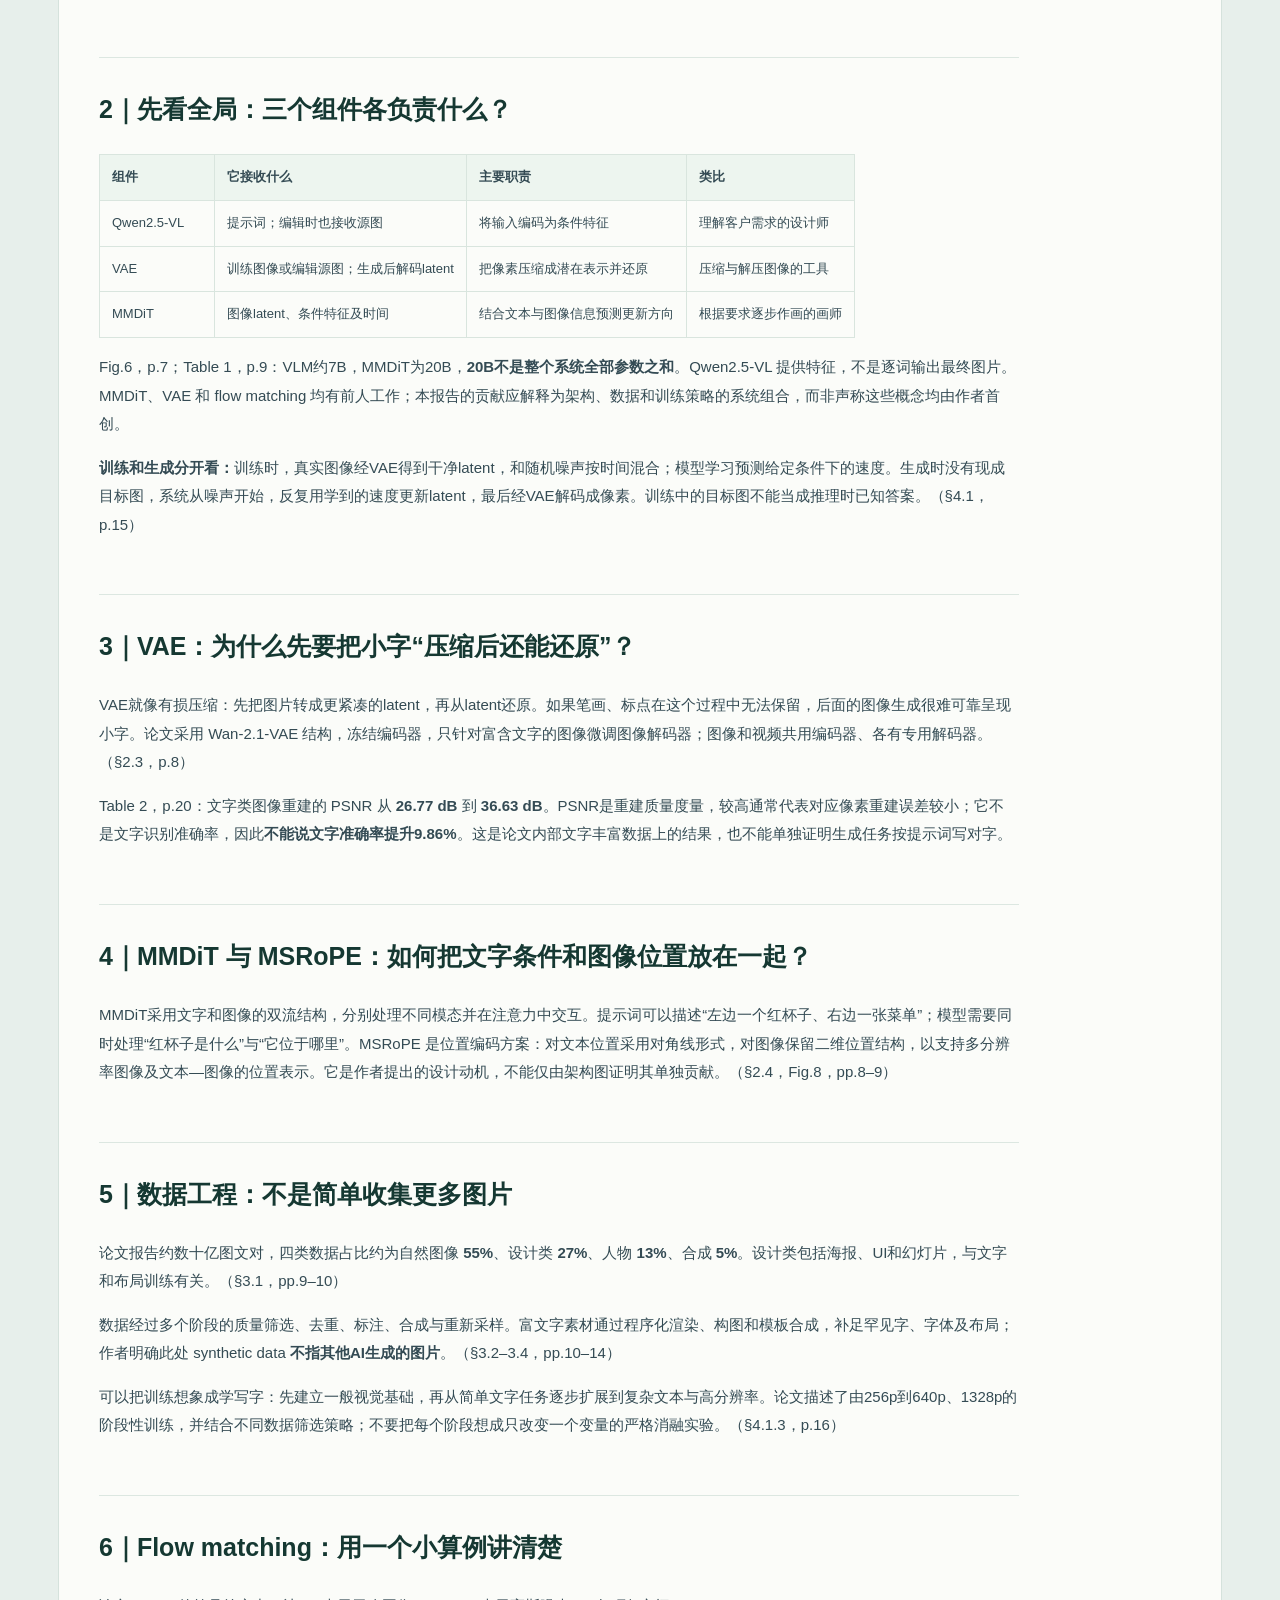
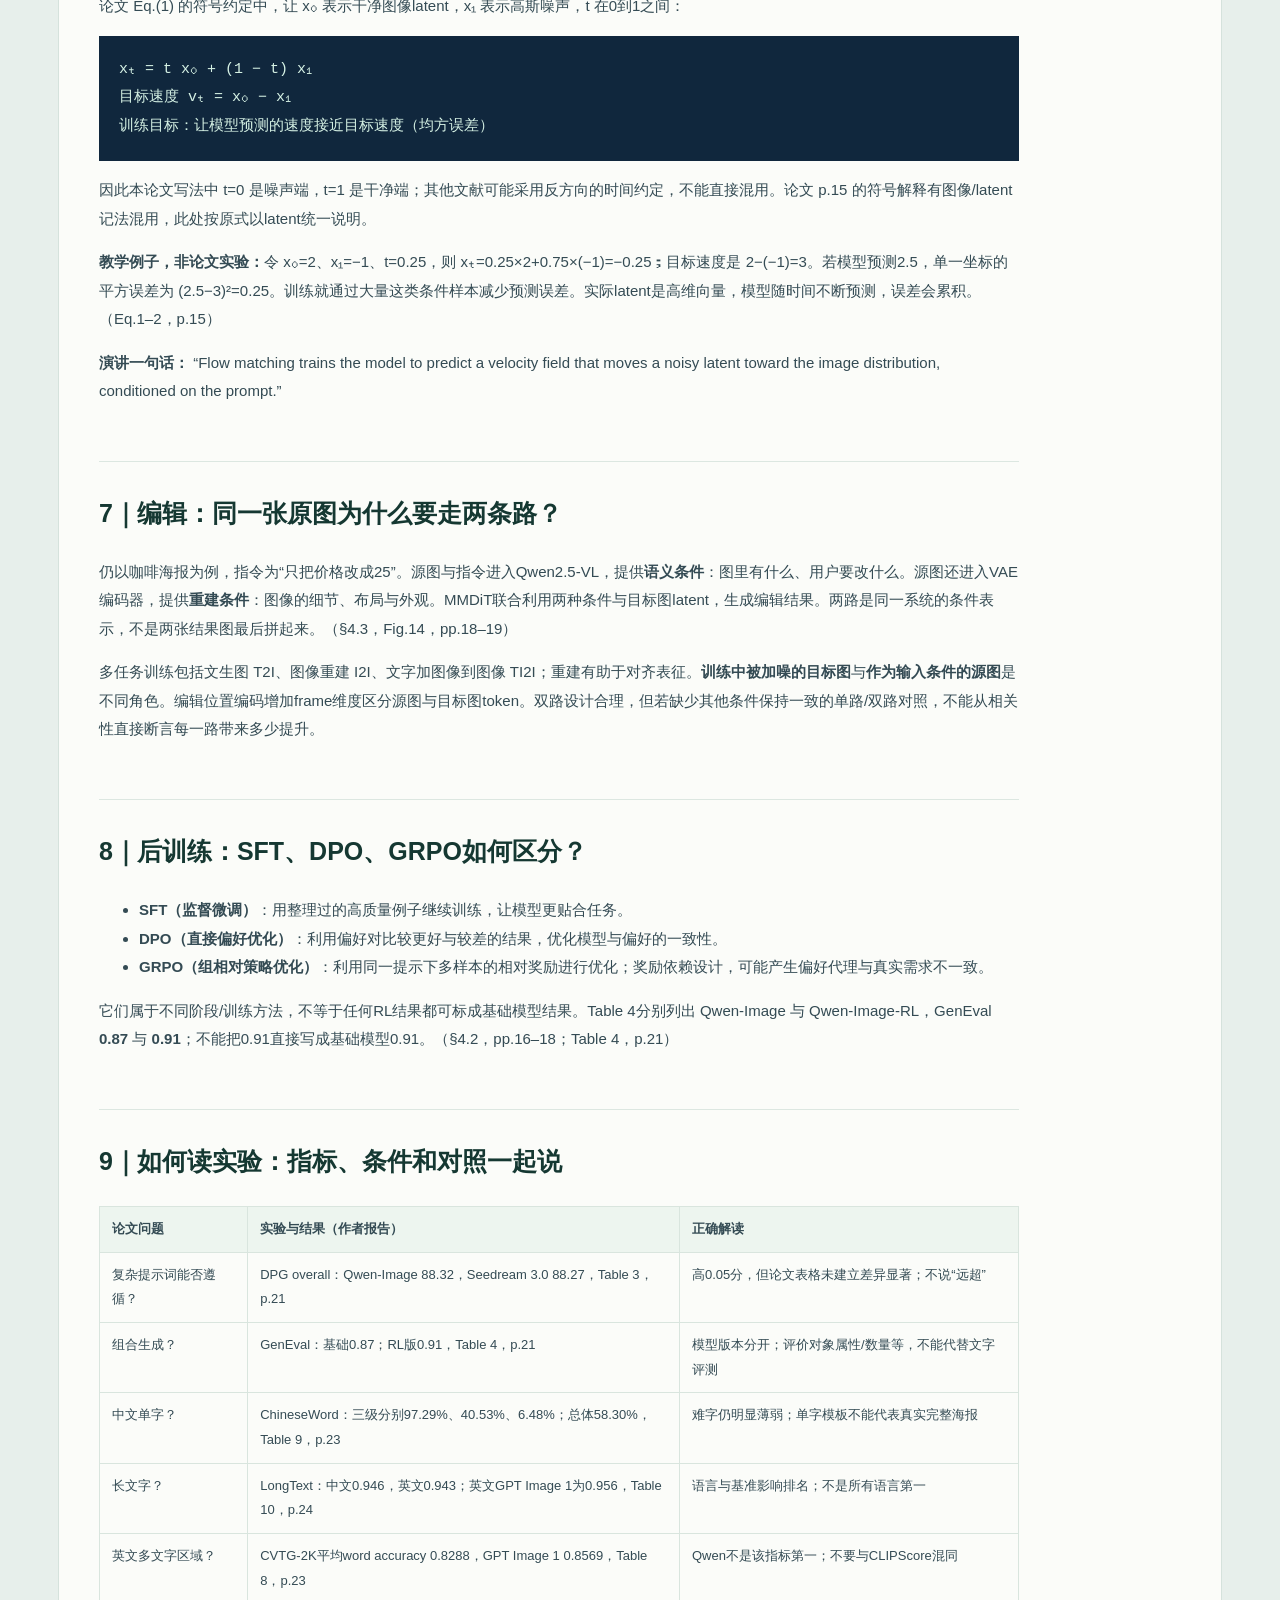
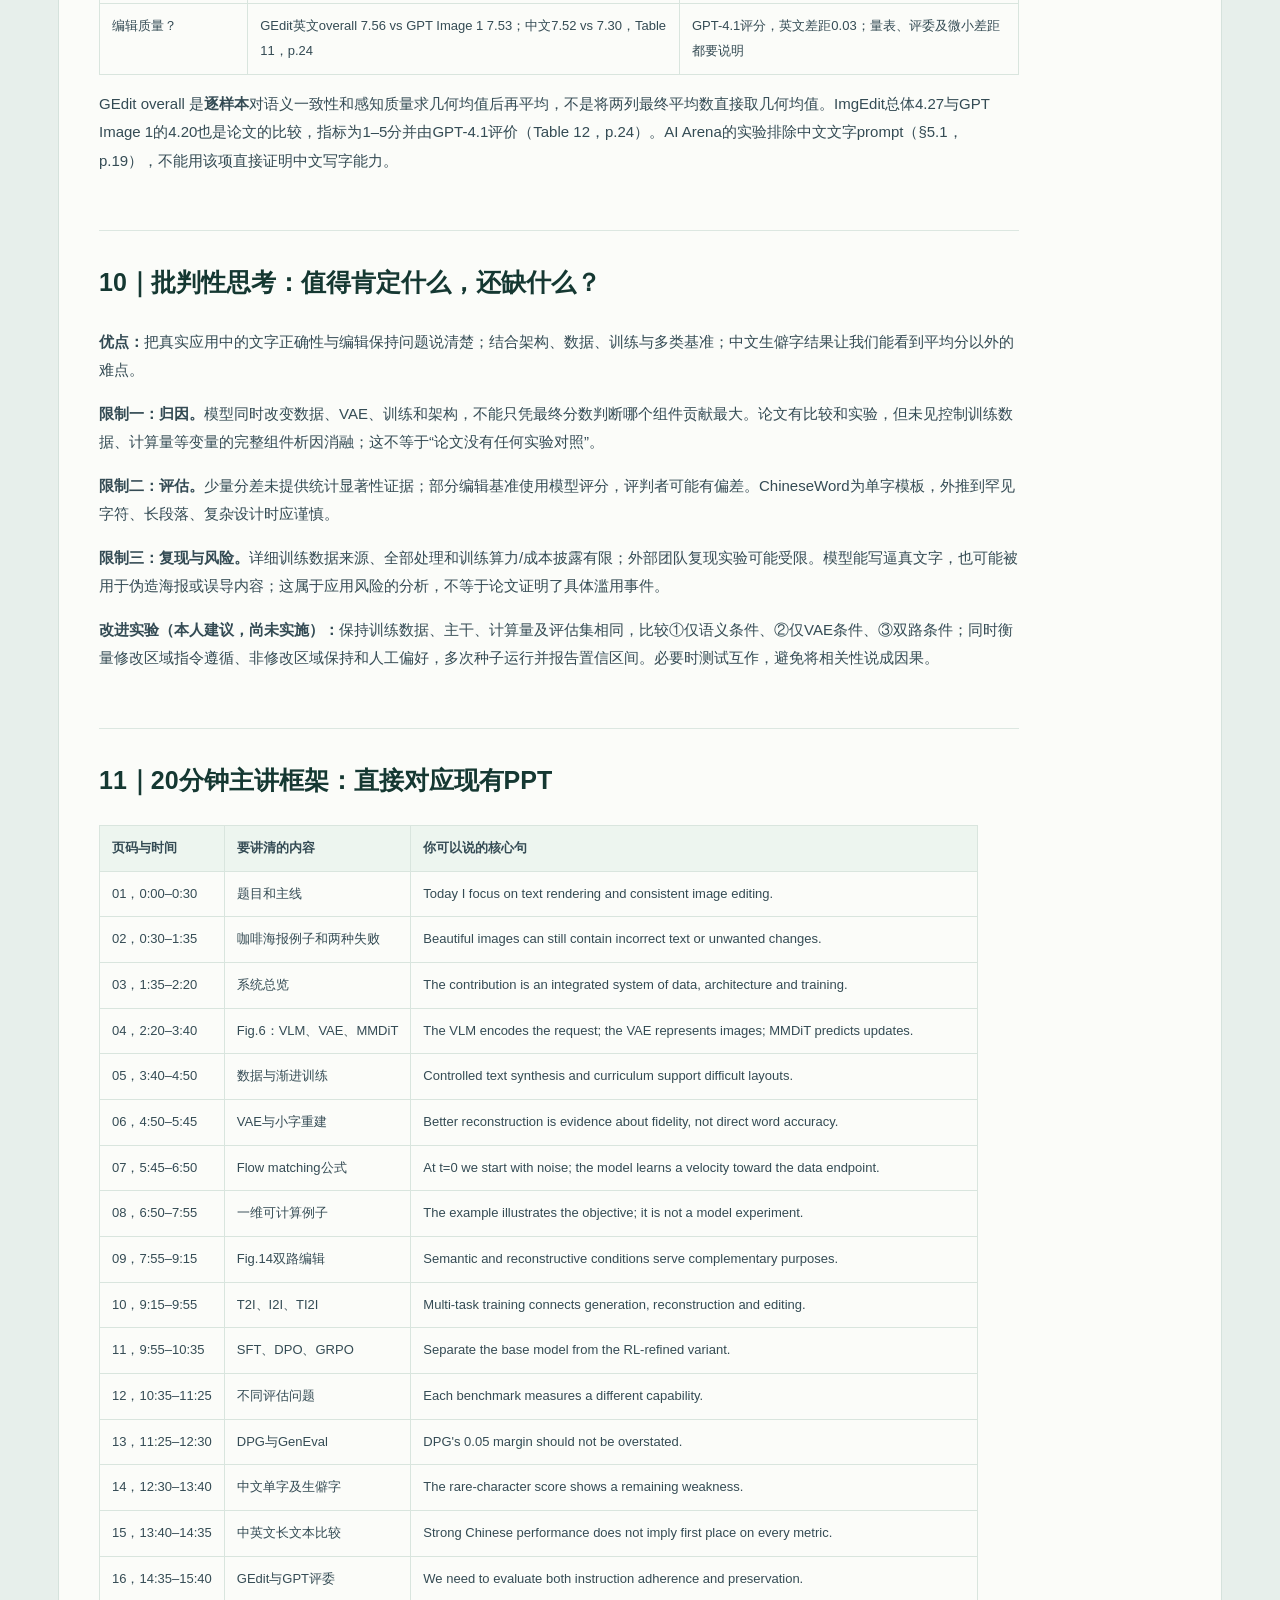
==== commit 9bf51d50: "Strengthen Qwen-Image mathematical explanation and Q&A" ====
--- a/qwen-image/index.html
+++ b/qwen-image/index.html
@@ -1,8 +1,12 @@
 <!doctype html><html lang="zh-CN"><head><meta charset="UTF-8"><meta name="viewport" content="width=device-width,initial-scale=1"><meta name="description" content="Qwen-Image 论文互动课堂：数学、架构与展示准备"><title>Qwen-Image · 看见生成</title><link rel="stylesheet" href="style.css"></head><body>
-<header><a class="brand" href="#top">QI<span> / </span>研究课堂</a><nav aria-label="课程导航"><a href="#map">整体框架</a><a href="#lab">数学实验</a><a href="#video">讲解视频</a><a href="#notes">论文讲义</a></nav><a class="paper" href="https://arxiv.org/abs/2508.02324v1" target="_blank" rel="noopener">论文原文 ↗</a></header>
+<header><a class="brand" href="#top">QI<span> / </span>研究课堂</a><nav aria-label="课程导航"><a href="#map">整体框架</a><a href="#lab">数学实验</a><a href="#presentation-prep">展示冲刺</a><a href="#video">讲解视频</a><a href="#notes">论文讲义</a></nav><a class="paper" href="https://arxiv.org/abs/2508.02324v1" target="_blank" rel="noopener">论文原文 ↗</a></header>
 <main id="top"><section class="hero wrap"><div class="hero-copy"><div class="eyebrow"><span class="dot"></span> 视觉生成 · 论文互动讲解</div><h1>看见<span>生成</span><br>理解每一步。</h1><p>一张图是如何从噪声走向可读的文字？从 Qwen-Image 的整体结构出发，亲手计算它的训练目标、理解编辑机制，并准备论文展示。</p><div class="hero-actions"><a class="button primary" href="#lab">开始互动实验 <span>↗</span></a><a class="button ghost" href="#notes">阅读完整讲义 ↓</a></div><div class="hero-meta"><span>01 / 理解架构</span><span>02 / 动手计算</span><span>03 / 批判性评估</span></div></div><div class="hero-art"><img src="assets/qwen-flow.jpg" alt="概念图：文字和图像条件进入生成模型，噪声逐渐变成图片"><div class="art-label"><span>CONCEPTUAL FRAMEWORK</span><b>从条件到图像</b></div></div></section>
 <section class="intro-band"><div class="wrap"><p>RESEARCH QUESTION</p><h2>画得漂亮，还要<span>写得准确。</span></h2><div>论文关注复杂文字渲染和图像编辑一致性：看懂要求、生成正确文字，并在修改局部时保持其他内容。</div></div></section>
 <section id="map" class="wrap section"><div class="section-head"><div><div class="eyebrow">01 / SYSTEM OVERVIEW</div><h2>先看整体，再看细节。</h2></div><p>这是根据论文构造的概念框架。图像为 AI 生成的示意图，以下结构说明和术语以文字为准。</p></div><div class="flow-grid"><article><span>01</span><h3>理解条件</h3><p>Qwen2.5-VL 编码提示词；编辑时也理解源图，提供语义条件。</p><small>论文 §2.2 · p.7</small></article><article><span>02</span><h3>压缩图像</h3><p>VAE 将图像编码为 latent；最终再由解码器将 latent 还原成像素。</p><small>论文 §2.3 · p.8</small></article><article><span>03</span><h3>预测速度</h3><p>MMDiT 结合条件和当前图像状态，学习预测从噪声到图像的速度。</p><small>论文 §4.1 · p.15</small></article><article><span>04</span><h3>双路编辑</h3><p>语义路径帮助理解修改要求，VAE 路径提供源图细节；两路提供互补条件。</p><small>论文 §4.3 · pp.18–19</small></article></div></section>
 <section id="lab" class="lab section"><div class="wrap"><div class="section-head"><div><div class="eyebrow light">02 / INTERACTIVE MATH</div><h2>一维实验，看懂速度。</h2></div><p>从预测开始，再调整参数观察。下面是可计算的教学例子，不是真实 Qwen-Image 训练或模型输出。</p></div><div class="lab-grid"><div class="controls"><div class="control-head"><b>训练混合器</b><span class="pill">计算型教学例子</span></div><label>干净 latent x₀ <output id="x0val">2.00</output><input type="range" id="x0" min="-3" max="3" step="0.25" value="2"></label><label>噪声 x₁ <output id="x1val">−1.00</output><input type="range" id="x1" min="-3" max="3" step="0.25" value="-1"></label><label>模型预测速度 v̂ <output id="predval">2.50</output><input type="range" id="pred" min="-6" max="6" step="0.25" value="2.5"></label><div class="preset"><button data-preset="paper">讲义算例</button><button data-preset="reverse">方向反转</button><button data-preset="equal">端点相同</button></div><div class="prediction"><b>先预测：t 增大时 xₜ 会怎样变化？</b><div><button data-answer="rise">增加 ↗</button><button data-answer="fall">减少 ↘</button><button data-answer="same">不变 →</button></div><p id="feedback" role="status">选择你的判断，反馈会按当前参数计算。</p></div></div><div class="visual"><div class="visual-title"><div><span>INTERPOLATION</span><h3>从噪声走向干净 latent</h3></div><div class="time">t = <strong id="tval">0.00</strong></div></div><svg viewBox="0 0 720 225" role="img" aria-labelledby="svg-title"><title id="svg-title">数轴显示噪声、干净值和当前混合值，数值同步显示在下方</title><line x1="60" y1="118" x2="660" y2="118" stroke="#3d536a" stroke-width="3"/><g id="ticks"></g><line id="line" x1="260" y1="118" x2="560" y2="118" stroke="#72d5c0" stroke-width="4"/><circle id="noiseDot" cy="118" r="8" fill="#88a5ff"/><circle id="cleanDot" cy="118" r="8" fill="#eac37b"/><circle id="currentDot" cy="118" r="15" fill="#72d5c0" stroke="#e7fff7" stroke-width="3"/><text id="noiseLabel" y="67" fill="#aebfff" text-anchor="middle" font-size="16">噪声 x₁</text><text id="cleanLabel" y="67" fill="#eac37b" text-anchor="middle" font-size="16">干净 x₀</text><text id="currentLabel" y="169" fill="#72d5c0" text-anchor="middle" font-size="18">当前 xₜ</text></svg><div class="formula">x<sub>t</sub> = t x<sub>0</sub> + (1 − t) x<sub>1</sub></div><div class="values"><div><span>混合位置 xₜ</span><b id="xt">−1.00</b></div><div><span>目标速度 x₀ − x₁</span><b id="velocity">3.00</b></div><div><span>平方误差 (v̂ − v)²</span><b id="loss">0.25</b></div></div><label class="scrub">时间进度 <input id="time" type="range" min="0" max="1" step="0.01" value="0" aria-label="时间 t"><span>噪声 0 → 干净 1</span></label><div class="player"><button id="prev">← 上一步</button><button id="play" class="primary">播放</button><button id="next">下一步 →</button><button id="reset">重置</button><label>速度 <select id="speed"><option value="0.5">0.5×</option><option value="1" selected>1×</option><option value="2">2×</option></select></label></div><p id="explain" class="explain">t = 0 时，混合结果等于噪声 x₁。滑动进度条观察计算变化。</p></div></div><div class="lab-foot">论文 Eq.(1)–(2), p.15。x₀ 与 x₁ 是教学简化的一维标量；论文使用高维 latent。训练目标使用真实图像，而推理从噪声出发。</div><div class="metric-lab"><div><div class="eyebrow light">SECOND EXPERIMENT / METRICS</div><h3>先平均再开方，会得到同一个答案吗？</h3><p>GEdit 的 overall 是对每个样本先算语义分与画质分的几何均值，再对样本求平均。下面使用自拟的两条数据，非论文实验结果。</p></div><div><div class="metric-inputs"><label>样本 A · 语义 <input id="a-sem" type="number" min="0" max="10" step="0.5" value="9"></label><label>样本 A · 画质 <input id="a-quality" type="number" min="0" max="10" step="0.5" value="1"></label><label>样本 B · 语义 <input id="b-sem" type="number" min="0" max="10" step="0.5" value="1"></label><label>样本 B · 画质 <input id="b-quality" type="number" min="0" max="10" step="0.5" value="9"></label></div><div class="metric-results"><div><span>论文顺序：先逐样本求几何均值</span><b id="metric-correct">3.00</b><small id="metric-formula">(√(9×1) + √(1×9)) / 2</small></div><div><span>另一顺序：先分别平均再开方</span><b id="metric-other">5.00</b><small id="metric-other-formula">√(5×5)</small></div></div><p id="metric-note">两种运算不一定相同。改变任何分数查看结果。</p><button id="metric-reset">恢复示例</button></div></div></div></section>
+<section id="presentation-prep" class="section prep"><div class="wrap"><div class="section-head"><div><div class="eyebrow">03 / PRESENTATION PREP</div><h2>明日展示，数学与答问。</h2></div><p>先对照论文查漏，再练习训练与推理、GRPO相对优势。下面的数字均为手工设定的教学算例，不代表Qwen-Image实测。</p></div>
+<div class="prep-grid"><article class="prep-card"><span class="badge2">计算型教学例子 · 论文 p.15</span><h3>训练直线与推理更新</h3><p>沿用上方输入：x₀ 为已知教学参考，x₁ 是初始噪声，v̂ 是假定不变的预测速度。实际模型的预测随状态、时间和条件变化；真实推理不提供 x₀。</p><label>显示 t <output id="inference-tval">0.00</output><input id="inference-t" type="range" min="0" max="1" step="0.25" value="0"></label><div class="comparison"><div><span>训练对的参考位置</span><b id="train-point">−1.00</b><small>x₁ + t(x₀ − x₁)</small></div><div><span>玩具欧拉轨迹</span><b id="sample-point">−1.00</b><small>x₁ + t v̂（假定速度恒定）</small></div></div><p id="inference-explain" role="status"></p><div class="exercise"><b>若预测速度比目标小，推理终点会怎样？</b><div><button data-infer-answer="short">低于参考</button><button data-infer-answer="equal">一定相等</button><button data-infer-answer="over">高于参考</button></div><p id="infer-feedback" role="status">在此恒定速度假设下，选择答案。</p></div><button id="infer-reset">重置时间与答题</button></article>
+<article class="prep-card"><span class="badge2">计算型教学例子 · Eq.(4) p.17</span><h3>GRPO：同组奖励如何比较？</h3><p>假设同一提示词下产生三个候选，输入自拟奖励。演示使用<strong>总体标准差</strong>；论文该公式处未明确此计算约定，因此数值仅为教学示例。</p><div class="reward-inputs"><label>候选 A<input id="reward-a" type="number" value="2" min="-10" max="10" step="1"></label><label>候选 B<input id="reward-b" type="number" value="4" min="-10" max="10" step="1"></label><label>候选 C<input id="reward-c" type="number" value="6" min="-10" max="10" step="1"></label></div><div class="comparison"><div><span>组内均值 μ</span><b id="reward-mean">4.00</b></div><div><span>总体标准差 σ</span><b id="reward-std">1.633</b></div></div><div class="advantage" id="reward-adv" aria-live="polite">A: −1.225　 B: 0.000　 C: 1.225</div><p id="reward-explain">正优势表示高于这组平均，不等于绝对质量已经足够好。</p><div class="exercise"><b>若三个奖励完全相同，分母会怎样？</b><div><button data-reward-answer="zero">标准差为零</button><button data-reward-answer="one">标准差为一</button></div><p id="reward-feedback" role="status">请选择，再试“相同奖励”预设。</p></div><div class="player"><button id="reward-equal">相同奖励</button><button id="reward-reset">恢复 2 / 4 / 6</button></div></article></div>
+<details class="prep-notes" open><summary>展开覆盖检查、推导与15个强化答问 <span>↓</span></summary><div id="revision" class="prose"></div></details></div></section>
 <section id="video" class="section wrap"><div class="section-head"><div><div class="eyebrow">03 / WATCH & LEARN</div><h2>两分钟，看懂核心路径。</h2></div><p>中文旁白与逐句字幕，围绕同一组数字展开。教学视频使用概念示意与可复算例子。</p></div><div class="video-layout"><video controls playsinline preload="metadata" poster="assets/qwen-flow.jpg"><track kind="subtitles" srclang="zh" label="中文字幕" src="video/subtitles.vtt"></video><div><h3>从一张海报开始</h3><p>一条清晰的路线：先理解需求，再看语义条件、图像表示、速度预测与解码，最后检验实验与结论。</p><a class="button primary" href="video/qwen-image-explainer.mp4" download>下载讲解视频 ↓</a><a class="button ghost dark" href="video/subtitles.srt" download>下载字幕 ↓</a></div></div></section>
-<section id="notes" class="section notes"><div class="wrap"><div class="section-head"><div><div class="eyebrow">04 / STUDY GUIDE</div><h2>把论文讲清楚。</h2></div><p>详细中文讲解、20 分钟逐页汇报时间表、15 组中英问答。所有结论以指定论文版本为依据。</p></div><details open><summary>展开论文精读与展示准备 <span>↓</span></summary><div id="lesson" class="prose"></div></details><details><summary>展开20分钟逐页英文讲稿与中文理解 <span>↓</span></summary><div id="speaker" class="prose"></div></details></div></section></main><footer><div class="wrap"><span>QWEN-IMAGE / STUDY PROJECT</span><p>基于 Qwen Team (2025), arXiv:2508.02324v1。数学交互为教学示例，不代表实际模型训练。</p><a href="#top">回到顶部 ↑</a></div></footer><script src="lesson-content.js"></script><script src="speaker-content.js"></script><script type="module" src="app.js"></script></body></html>
+<section id="notes" class="section notes"><div class="wrap"><div class="section-head"><div><div class="eyebrow">04 / STUDY GUIDE</div><h2>把论文讲清楚。</h2></div><p>详细中文讲解、20 分钟逐页汇报时间表、15 组中英问答。所有结论以指定论文版本为依据。</p></div><details open><summary>展开论文精读与展示准备 <span>↓</span></summary><div id="lesson" class="prose"></div></details><details><summary>展开20分钟逐页英文讲稿与中文理解 <span>↓</span></summary><div id="speaker" class="prose"></div></details></div></section></main><footer><div class="wrap"><span>QWEN-IMAGE / STUDY PROJECT</span><p>基于 Qwen Team (2025), arXiv:2508.02324v1。数学交互为教学示例，不代表实际模型训练。</p><a href="#top">回到顶部 ↑</a></div></footer><script src="lesson-content.js"></script><script src="speaker-content.js"></script><script src="revision-content.js"></script><script type="module" src="app.js"></script></body></html>
--- a/qwen-image/style.css
+++ b/qwen-image/style.css
@@ -1,2 +1,3 @@
 :root{--ink:#14273c;--navy:#09182a;--muted:#657587;--mint:#95dec9;--paper:#f4f6f2;--line:#dce4e1}*{box-sizing:border-box}html{scroll-behavior:smooth}body{margin:0;background:var(--paper);color:var(--ink);font-family:-apple-system,BlinkMacSystemFont,"PingFang SC","Microsoft YaHei",sans-serif}a{color:inherit;text-decoration:none}button,input,select{font:inherit}button,a,summary,select{outline-offset:4px}button:focus-visible,a:focus-visible,summary:focus-visible,input:focus-visible,select:focus-visible{outline:3px solid #de9e36}header{height:76px;display:flex;align-items:center;gap:30px;padding:0 max(5vw,24px);position:sticky;top:0;z-index:10;background:rgba(244,246,242,.94);backdrop-filter:blur(16px);border-bottom:1px solid var(--line)}.brand{font-size:15px;font-weight:750;letter-spacing:.05em;white-space:nowrap}.brand span{color:#71a999}nav{display:flex;gap:28px;margin-left:auto;font-size:13px;color:#536678}nav a:hover,.paper:hover{color:#008e77}.paper{font-size:13px;font-weight:700;border:1px solid #bdcbc7;border-radius:40px;padding:10px 16px}.wrap{max-width:1260px;margin:auto;padding-left:48px;padding-right:48px}.hero{min-height:650px;display:grid;grid-template-columns:0.85fr 1.15fr;gap:55px;align-items:center;padding-top:70px;padding-bottom:85px}.eyebrow{font-size:11px;font-weight:800;letter-spacing:.17em;color:#399881}.dot{display:inline-block;width:8px;height:8px;border-radius:100%;background:#6dcab0;margin-right:9px}.hero h1{font-family:Georgia,"Songti SC",serif;letter-spacing:-.055em;font-size:clamp(54px,5.7vw,72px);line-height:1.1;margin:26px 0}.hero h1 span{color:#3aa98f}.hero-copy>p{font-size:16px;line-height:1.95;color:#5b6c79;max-width:480px}.hero-actions{display:flex;gap:12px;flex-wrap:wrap;margin-top:34px}.button{display:inline-flex;align-items:center;gap:20px;border-radius:5px;padding:15px 20px;font-size:13px;font-weight:700;min-height:48px}.primary{background:#123c37;color:white;border:1px solid #123c37}.ghost{border:1px solid #c2d1ca}.hero-meta{display:flex;flex-wrap:wrap;gap:16px;font-size:10px;letter-spacing:.09em;color:#85918c;margin-top:70px}.hero-art{position:relative;background:#081729;border-radius:10px;overflow:hidden;box-shadow:0 30px 65px #09211b1c}.hero-art img{display:block;width:100%;min-height:360px;object-fit:cover}.art-label{position:absolute;bottom:18px;left:20px;color:#fff;display:flex;flex-direction:column;gap:6px;font-size:13px}.art-label span{font-size:9px;letter-spacing:.18em;color:#a3e4d7}.intro-band{background:#e0ece6;padding:55px 0}.intro-band .wrap{display:grid;grid-template-columns:1fr 2fr 1.3fr;align-items:center;gap:35px}.intro-band p{font-size:10px;letter-spacing:.18em;color:#408b7d;font-weight:700}.intro-band h2{font:36px/1.2 Georgia,"Songti SC",serif;margin:0}.intro-band h2 span{color:#31937d}.intro-band div div{font-size:14px;line-height:1.8;color:#5a706c}.section{padding-top:110px;padding-bottom:110px}.section-head{display:flex;align-items:end;justify-content:space-between;gap:35px;margin-bottom:42px}.section-head h2{font:clamp(32px,4vw,48px)/1.18 Georgia,"Songti SC",serif;letter-spacing:-.025em;margin:15px 0 0}.section-head>p{max-width:370px;font-size:14px;line-height:1.8;color:#718077;margin:0}.flow-grid{display:grid;grid-template-columns:repeat(4,1fr);gap:1px;background:#d8e3de;border:1px solid #d8e3de}.flow-grid article{background:#fbfcf9;padding:30px 25px;min-height:240px}.flow-grid article>span{font:italic 34px Georgia;color:#86b4a6}.flow-grid h3{margin:32px 0 12px;font-size:19px}.flow-grid p{font-size:14px;line-height:1.75;color:#667776}.flow-grid small{color:#9aaba4}.lab{background:#091b2d;color:#f2f7f5}.lab .section-head>p{color:#a5b6be}.light{color:#87d8c2}.lab-grid{display:grid;grid-template-columns:325px 1fr;border:1px solid #294159;background:#10273d}.controls{padding:27px;border-right:1px solid #294159}.control-head{display:flex;align-items:center;justify-content:space-between;margin-bottom:30px;gap:10px}.pill{border:1px solid #538d85;color:#a6dfce;border-radius:20px;padding:5px 8px;font-size:10px}label{display:block;font-size:13px;color:#c8d6d7;margin:21px 0}label output{float:right;color:#86ddc6;font-variant-numeric:tabular-nums}input[type=range]{display:block;width:100%;accent-color:#7bd1bb;margin:12px 0}.preset,.prediction>div,.player{display:flex;gap:8px;flex-wrap:wrap}button{border:1px solid #405b6c;background:#182f42;color:#e5efed;border-radius:4px;padding:10px 12px;min-height:44px;cursor:pointer;font-size:12px}button:hover{border-color:#85d1bd}.prediction{border-top:1px solid #30495d;margin-top:28px;padding-top:23px}.prediction b{font-size:13px;line-height:1.6}.prediction>div{margin-top:12px}.prediction p,.explain{font-size:12px;line-height:1.7;color:#a7bdc4}.visual{padding:32px}.visual-title{display:flex;justify-content:space-between;align-items:center}.visual-title span{font-size:10px;letter-spacing:.18em;color:#83bdad}.visual h3{font-size:18px;margin:9px 0}.time{color:#bdd5d0;font-size:14px}.time strong{font-size:27px;color:#82ddc6}.visual svg{width:100%;display:block;margin:4px auto}.formula{text-align:center;font:24px Georgia;color:#f7e9c3}.values{display:grid;grid-template-columns:repeat(3,1fr);gap:8px;margin:25px 0}.values div{padding:16px;background:#162f43}.values span{display:block;font-size:11px;color:#a6bac2}.values b{display:block;margin-top:10px;font-size:22px;color:#88dcc7}.scrub{display:flex;align-items:center;gap:14px;margin:25px 0;color:#b8c9ca}.scrub input{flex:1}.scrub span{font-size:11px;white-space:nowrap}.player label{margin:0 0 0 auto;display:flex;align-items:center;gap:8px}.player select{background:#10273d;color:#fff;border:1px solid #405b6c;padding:8px}.lab-foot{font-size:12px;color:#98aeb4;line-height:1.8;margin-top:22px}.video-layout{display:grid;grid-template-columns:minmax(200px,360px) 1fr;gap:70px;align-items:center;padding:35px;background:#e3eee8}.video-layout video{width:100%;max-height:620px;background:#07111d;object-fit:contain}.video-layout h3{font:32px Georgia,"Songti SC",serif}.video-layout p{line-height:1.9;color:#5c706b;max-width:450px}.dark{margin-left:8px}.notes{background:#e7efeb}details{background:#fbfcf9;border:1px solid #d5e2dc}summary{list-style:none;cursor:pointer;padding:24px 30px;font-weight:750}summary span{float:right}.prose{padding:5px 40px 55px;max-width:1000px;line-height:1.9;color:#344b54;font-size:15px}.prose h1{display:none}.prose h2{font-size:25px;margin-top:55px;color:#153832;border-top:1px solid #dce7e1;padding-top:28px}.prose h3{font-size:17px;margin-top:30px}.prose a{color:#078571;text-decoration:underline}.prose table{border-collapse:collapse;width:100%;display:block;overflow-x:auto}.prose th,.prose td{border:1px solid #d9e5de;padding:10px 12px;min-width:115px;text-align:left;vertical-align:top;font-size:13px}.prose th{background:#edf5ef}.prose pre{overflow:auto;padding:20px;background:#10273d;color:#d5f1e4}.prose blockquote{border-left:3px solid #82c6b2;margin-left:0;padding-left:20px;color:#687b73}footer{background:#071626;color:#d0e0db;padding:45px 0;font-size:12px}footer .wrap{display:flex;align-items:center;gap:30px}footer span{color:#8cd7c0;letter-spacing:.12em;font-size:10px}footer p{flex:1;color:#94a9ae}footer a{white-space:nowrap}@media(max-width:900px){nav{gap:12px}.hero{grid-template-columns:1fr;gap:30px}.hero-art img{min-height:250px}.hero-meta{margin-top:35px}.intro-band .wrap{grid-template-columns:1fr}.flow-grid{grid-template-columns:repeat(2,1fr)}.lab-grid{grid-template-columns:1fr}.controls{border-right:0;border-bottom:1px solid #294159}.section-head{align-items:start;flex-direction:column}.video-layout{gap:25px}}@media(max-width:600px){header{height:65px;padding:0 20px}nav{overflow:auto;white-space:nowrap;gap:15px}nav a{font-size:12px}.paper{display:none}.brand{font-size:13px}.wrap{padding-left:22px;padding-right:22px}.hero{padding-top:48px;padding-bottom:65px;min-height:auto}.hero h1{font-size:54px}.section{padding-top:75px;padding-bottom:75px}.flow-grid{grid-template-columns:1fr 1fr}.flow-grid article{padding:20px 17px}.flow-grid h3{margin-top:18px}.visual{padding:20px}.values{gap:4px}.values div{padding:10px}.values b{font-size:18px}.scrub{display:block}.player label{margin-left:0}.video-layout{grid-template-columns:1fr;padding:20px}.video-layout video{max-height:530px}.prose{padding:5px 20px 35px}.intro-band h2{font-size:30px}footer .wrap{display:block}footer p{line-height:1.8}.dark{margin-left:0}}@media(prefers-reduced-motion:reduce){html{scroll-behavior:auto}*{transition:none!important;animation:none!important}}
 .metric-lab{display:grid;grid-template-columns:1fr 1.7fr;gap:40px;margin-top:65px;border-top:1px solid #385163;padding-top:38px}.metric-lab h3{font:27px/1.3 Georgia,"Songti SC",serif}.metric-lab p{font-size:13px;color:#b7c9c9;line-height:1.8}.metric-inputs{display:grid;grid-template-columns:repeat(4,1fr);gap:10px}.metric-inputs label{margin:0}.metric-inputs input{width:100%;display:block;margin-top:9px;padding:10px;border:1px solid #405b6c;border-radius:4px;background:#0b1c2f;color:white;min-height:44px}.metric-results{display:grid;grid-template-columns:1fr 1fr;gap:10px;margin-top:18px}.metric-results div{padding:15px;background:#183247}.metric-results span,.metric-results small{display:block;font-size:11px;color:#b2c6c6}.metric-results b{display:block;color:#92e1c5;font-size:25px;margin:8px 0}@media(max-width:900px){.metric-lab{grid-template-columns:1fr}}@media(max-width:600px){.metric-inputs{grid-template-columns:1fr 1fr}}
+.prep{background:#f4f6f2}.prep-grid{display:grid;grid-template-columns:1fr 1fr;gap:18px}.prep-card{padding:28px;background:#fff;border:1px solid #d4e2db;border-radius:6px}.prep-card h3{font:27px/1.3 Georgia,"Songti SC",serif;color:#163f37}.prep-card p{font-size:14px;line-height:1.8;color:#5d706b}.prep-card label{color:#45625a}.prep-card label output{color:#197d68}.badge2{display:inline-block;padding:6px 10px;border:1px solid #c6e2d5;color:#267e6a;font-size:11px}.comparison{display:grid;grid-template-columns:1fr 1fr;gap:8px}.comparison div{padding:14px;background:#edf5ef;min-width:0}.comparison span,.comparison small{display:block;font-size:11px;color:#597468}.comparison b{display:block;font-size:24px;margin:6px 0;color:#196f5d}.exercise{border-top:1px solid #dce8df;padding-top:18px;margin-top:18px}.exercise b{font-size:13px}.exercise div{display:flex;gap:8px;flex-wrap:wrap;margin-top:12px}.prep-card button{border-color:#a9c9bc;color:#175d4c;background:#f5faf6}.reward-inputs{display:grid;grid-template-columns:repeat(3,1fr);gap:10px}.reward-inputs input{display:block;width:100%;min-height:44px;margin-top:7px;padding:8px;border:1px solid #bad1c3;border-radius:4px}.advantage{margin-top:12px;padding:16px;background:#eef6f1;font-size:15px;font-variant-numeric:tabular-nums;color:#166650}.prep-notes{margin-top:26px}@media(max-width:800px){.prep-grid{grid-template-columns:1fr}}
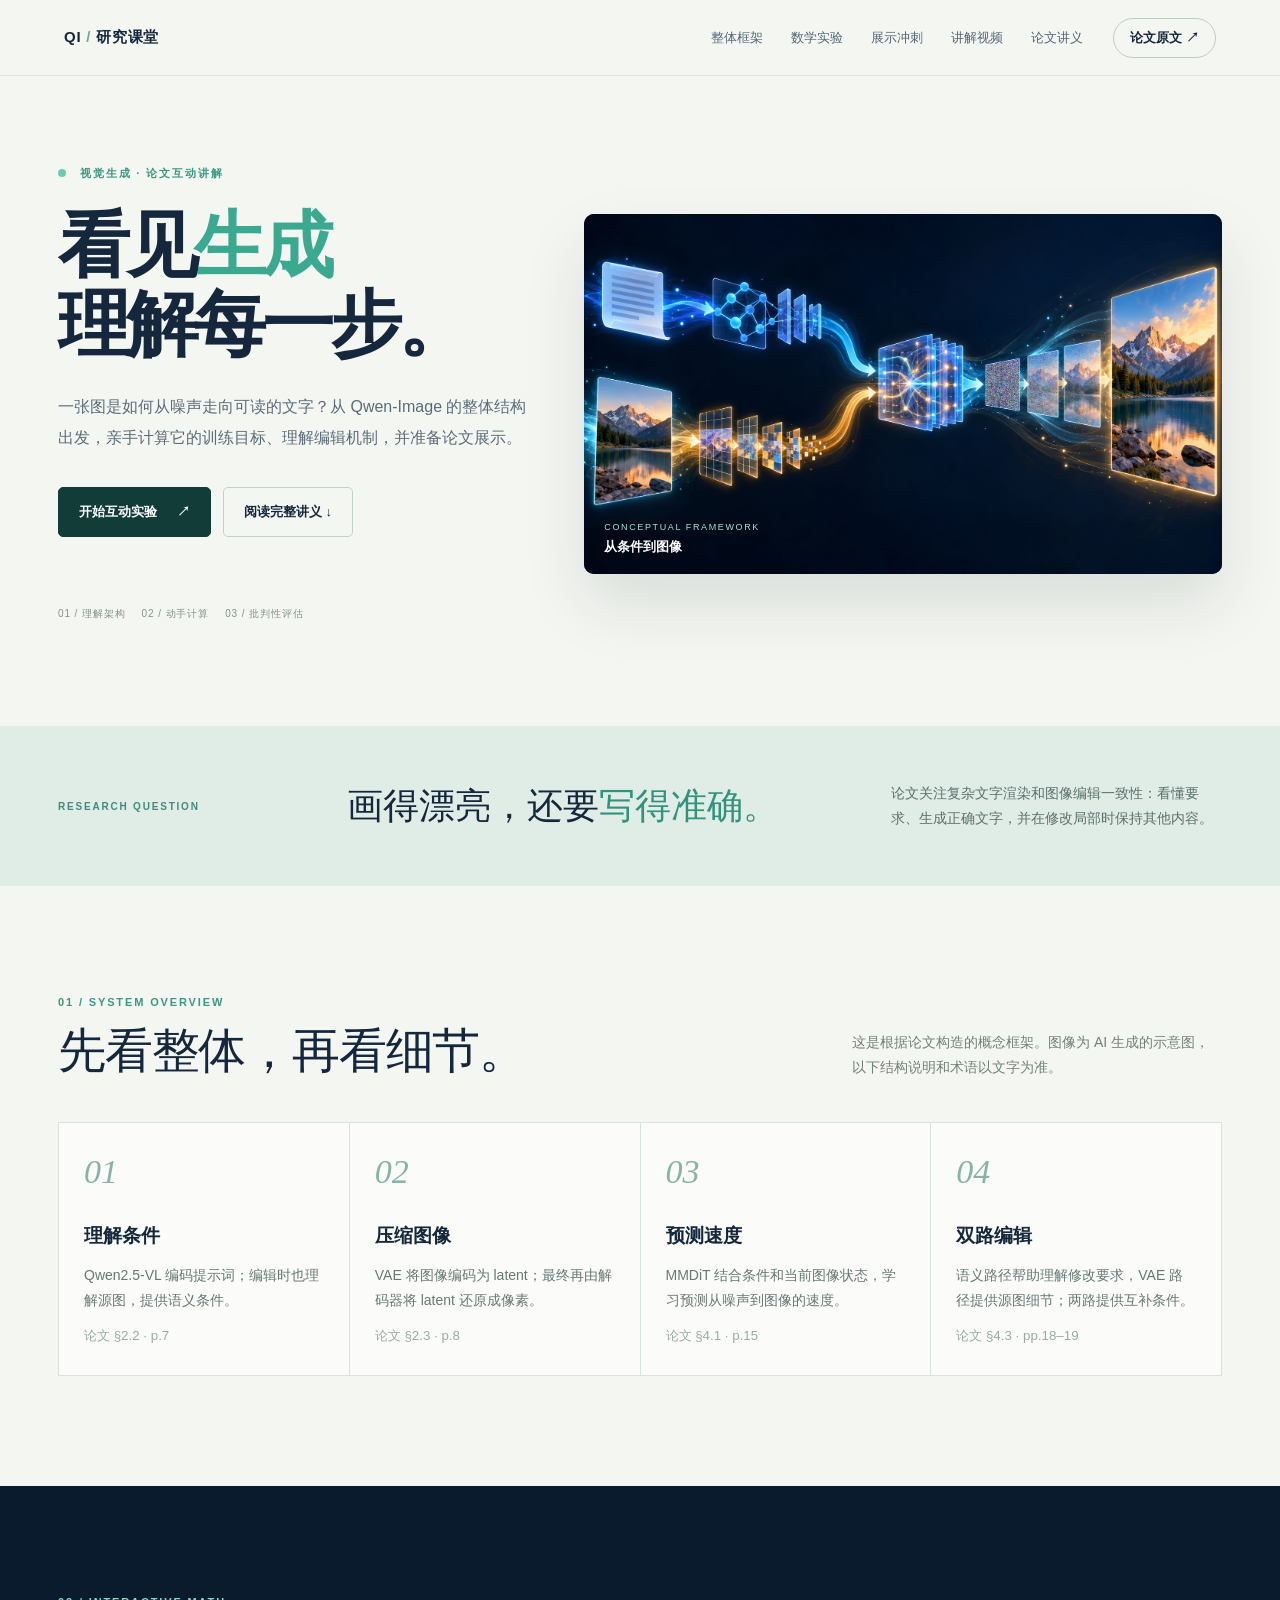
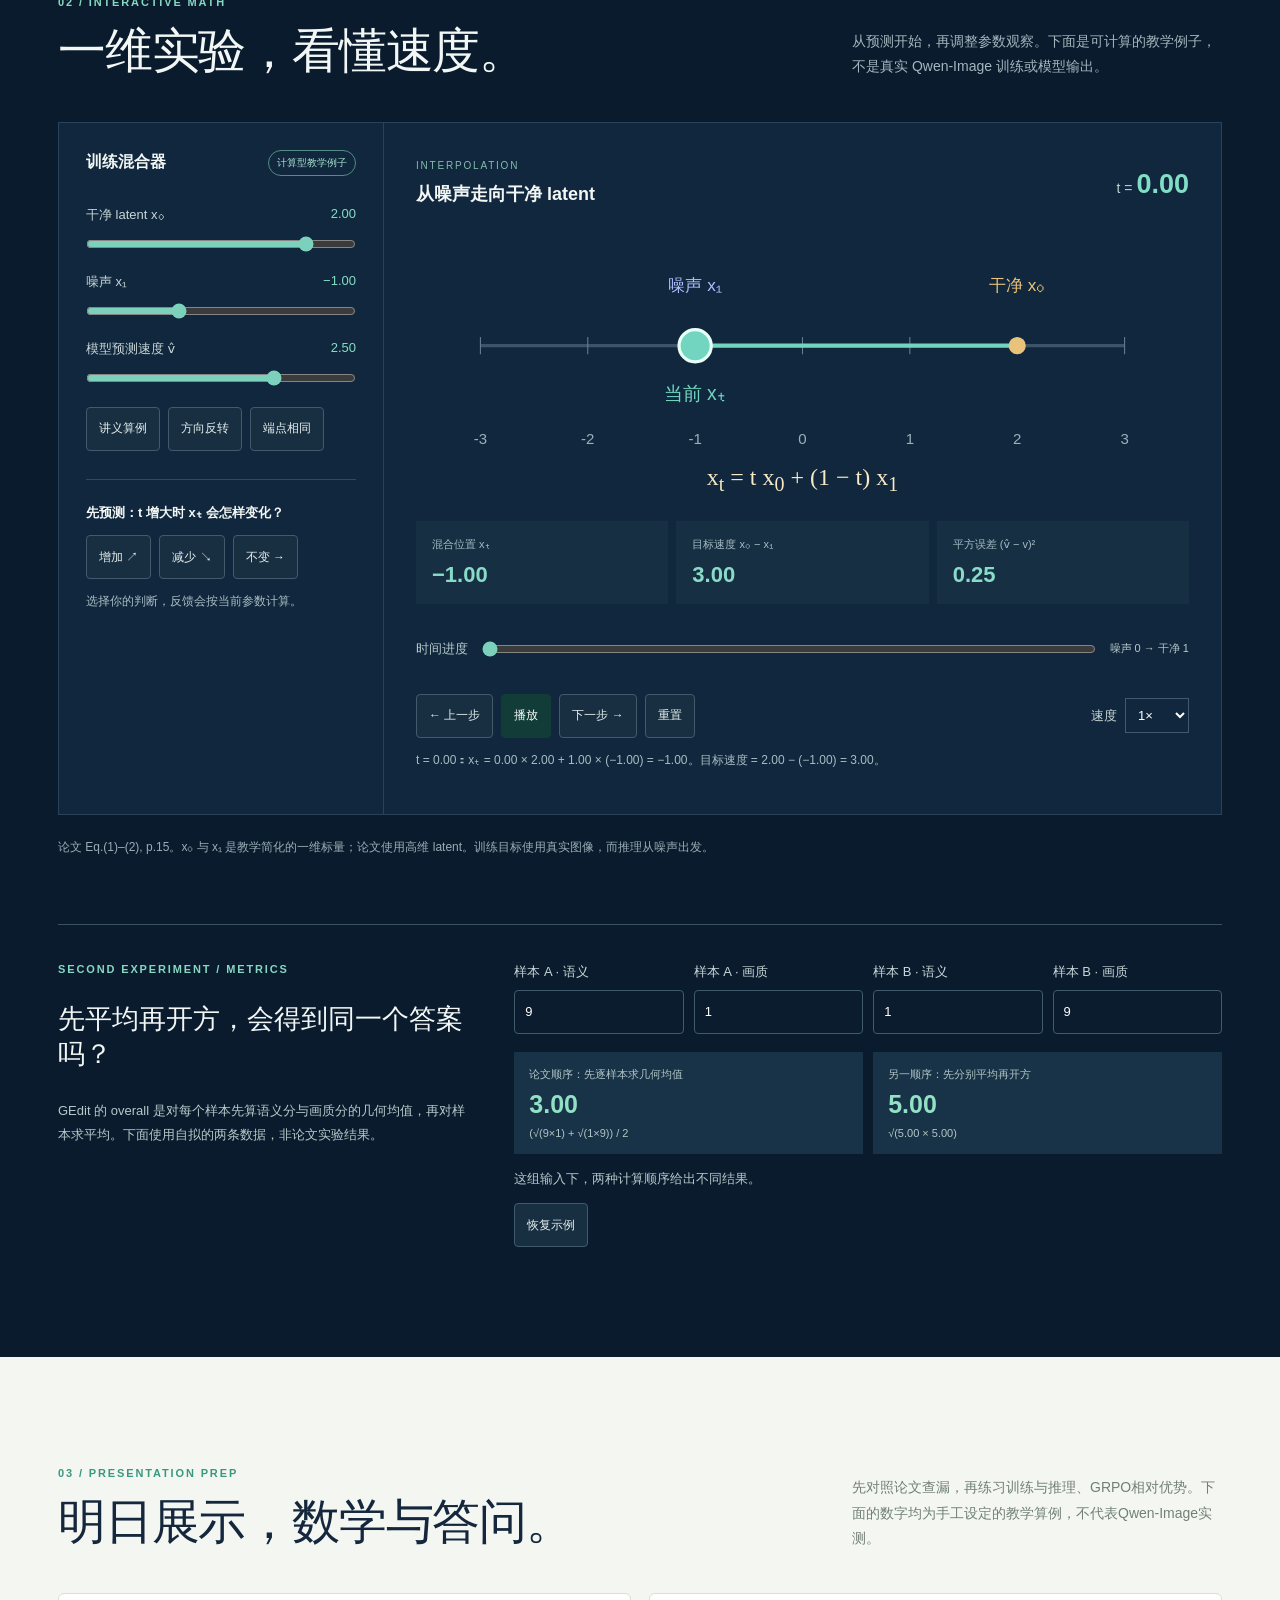
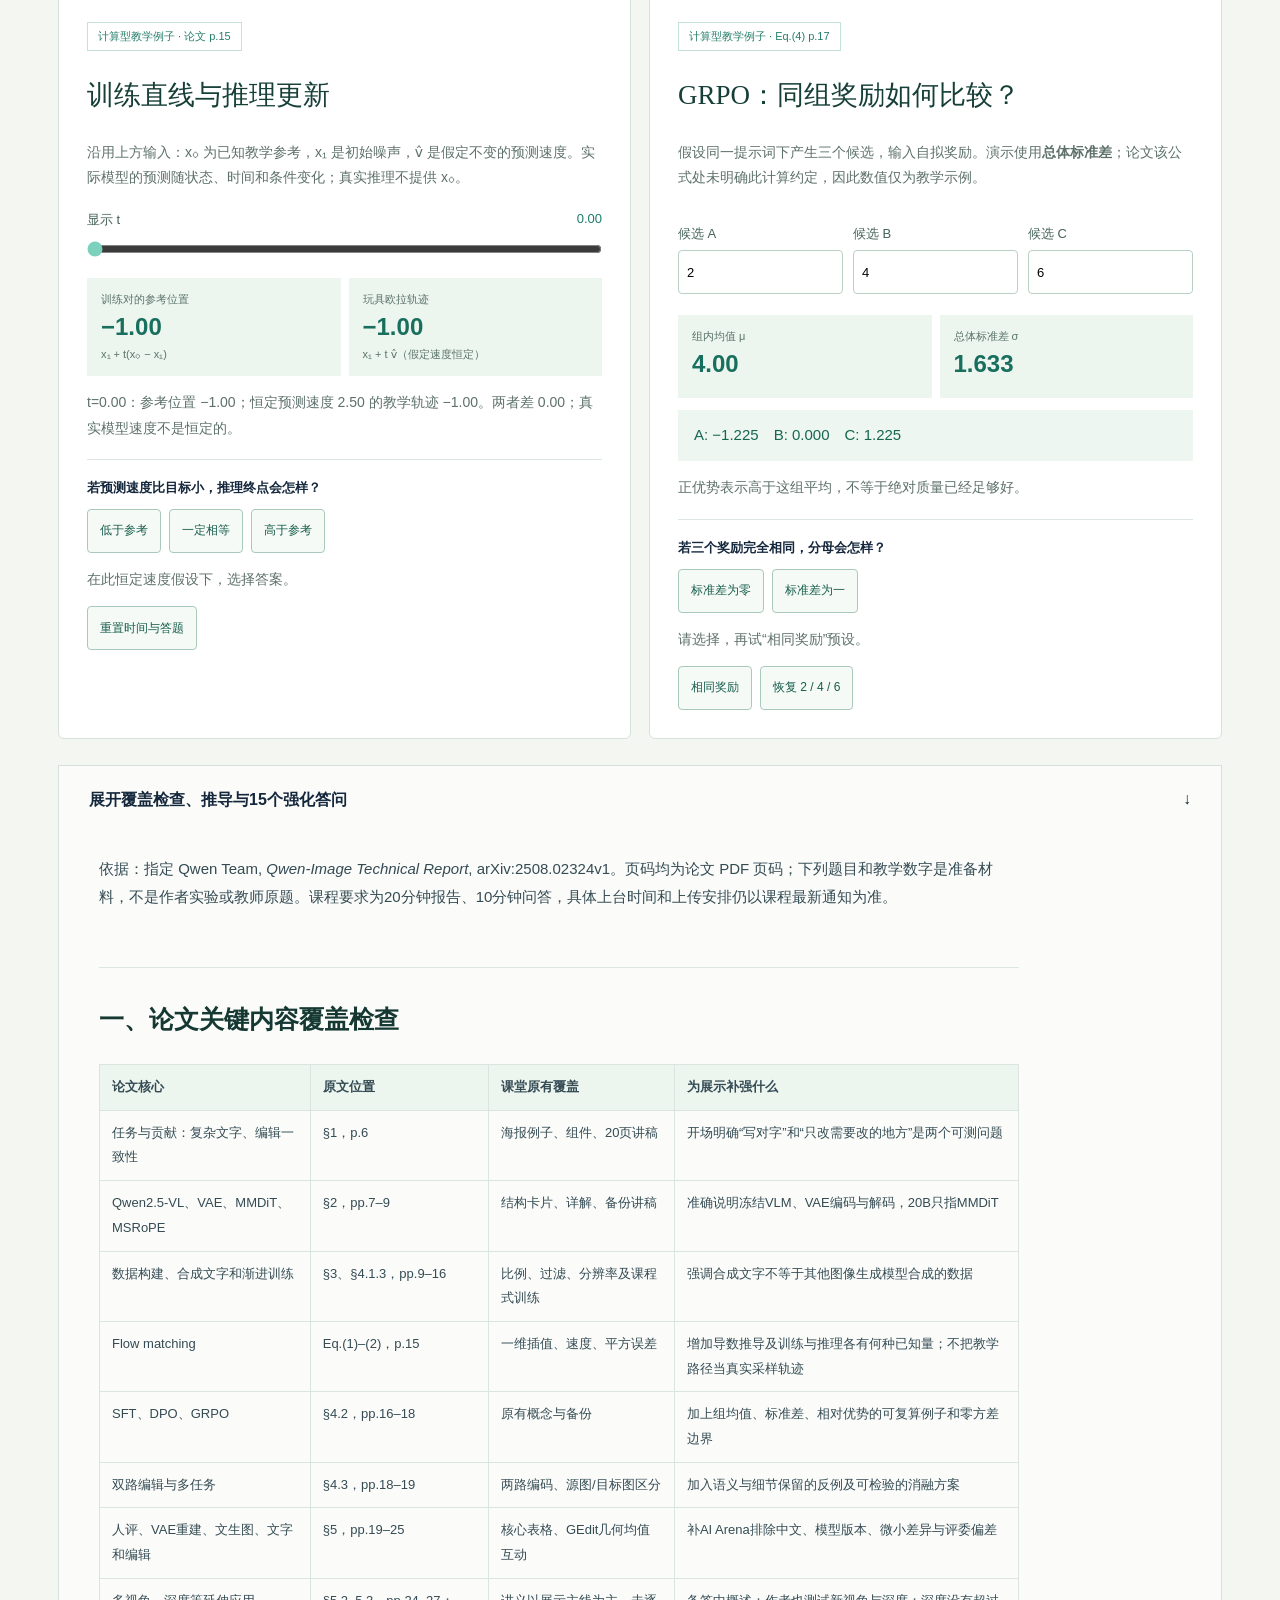
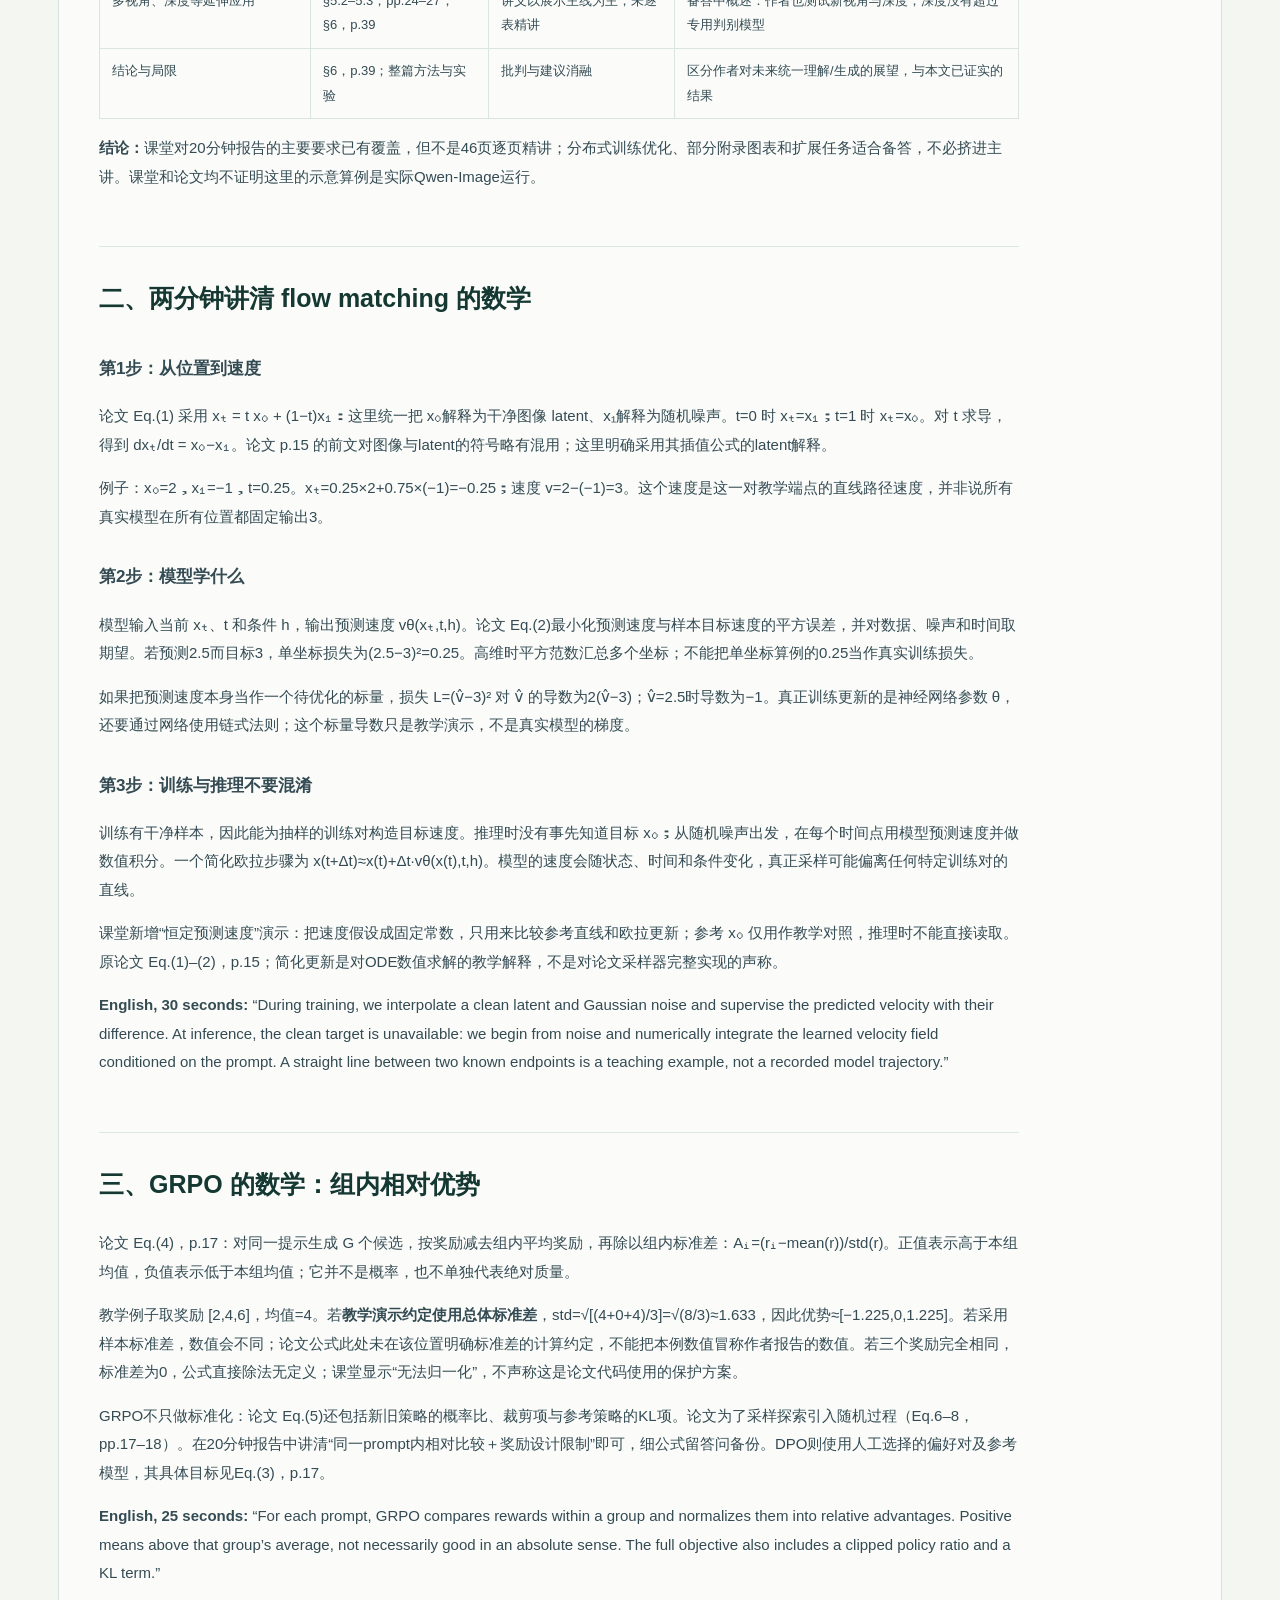
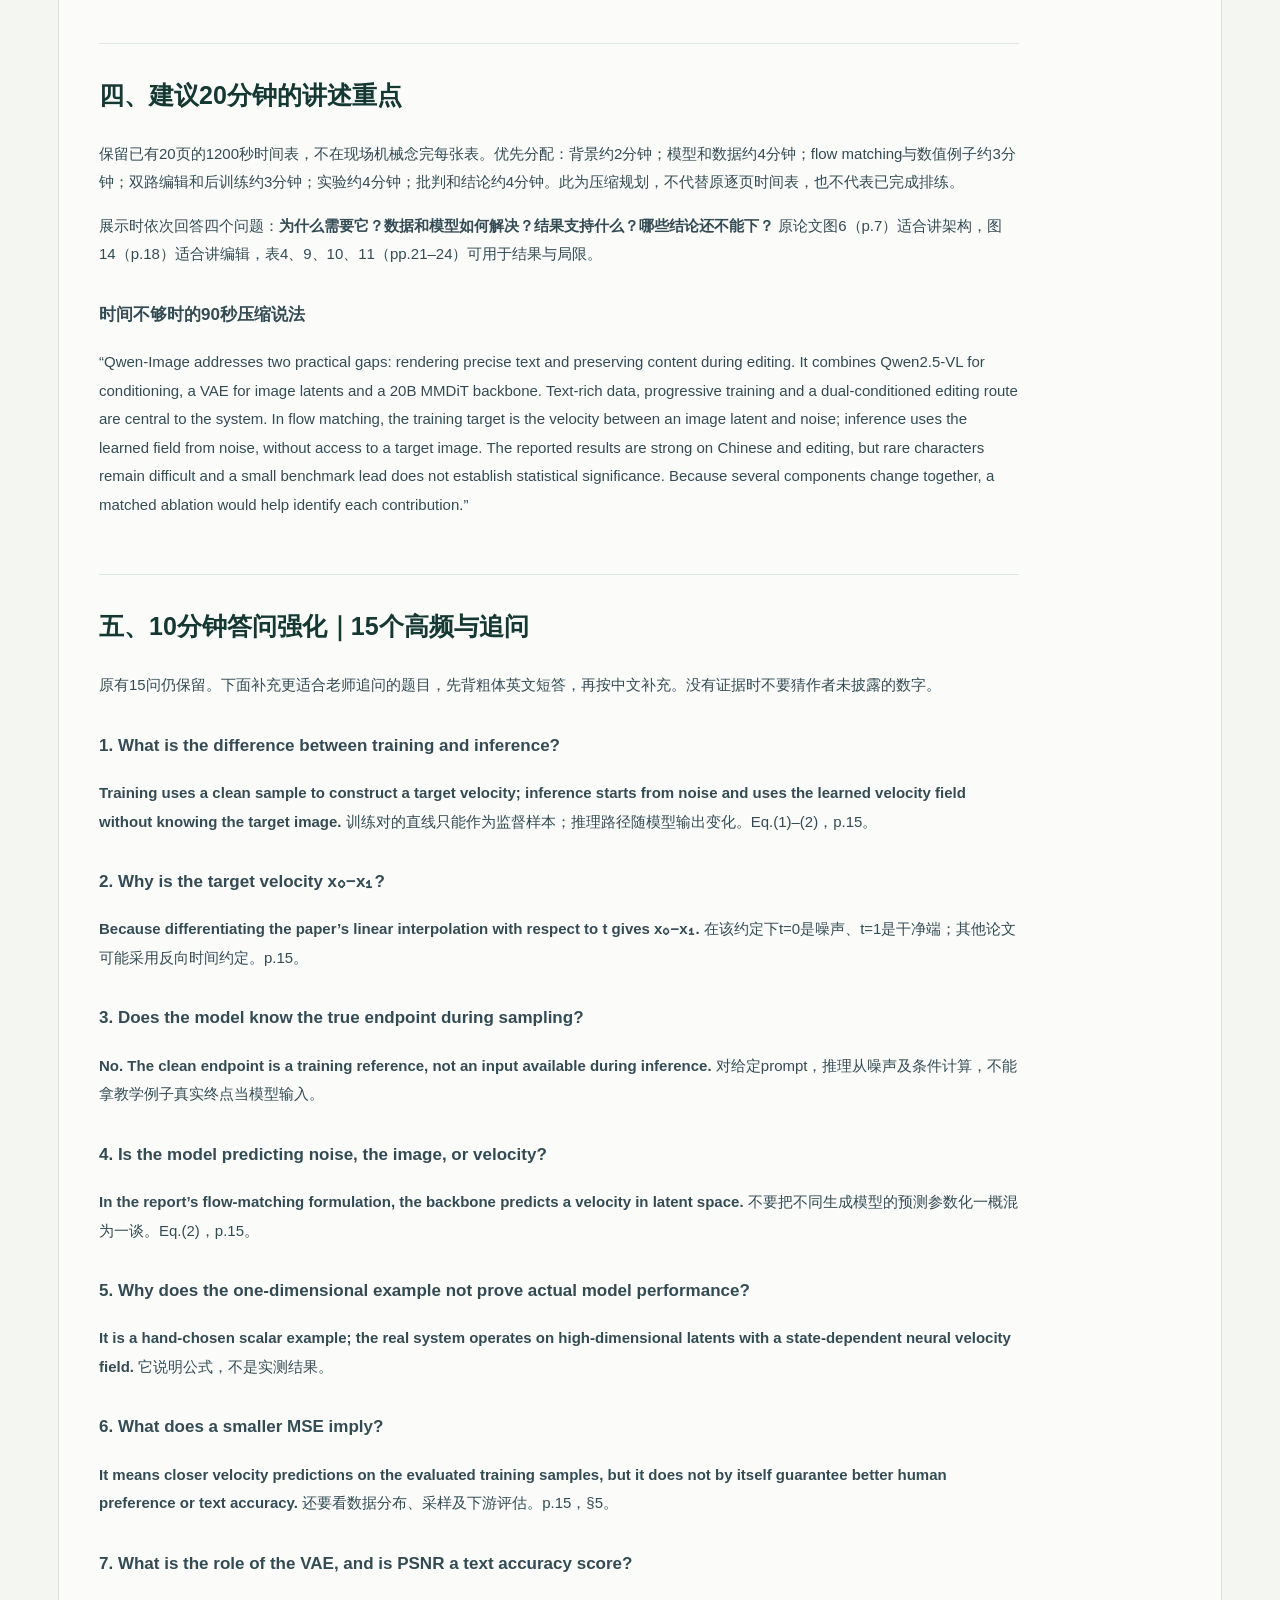
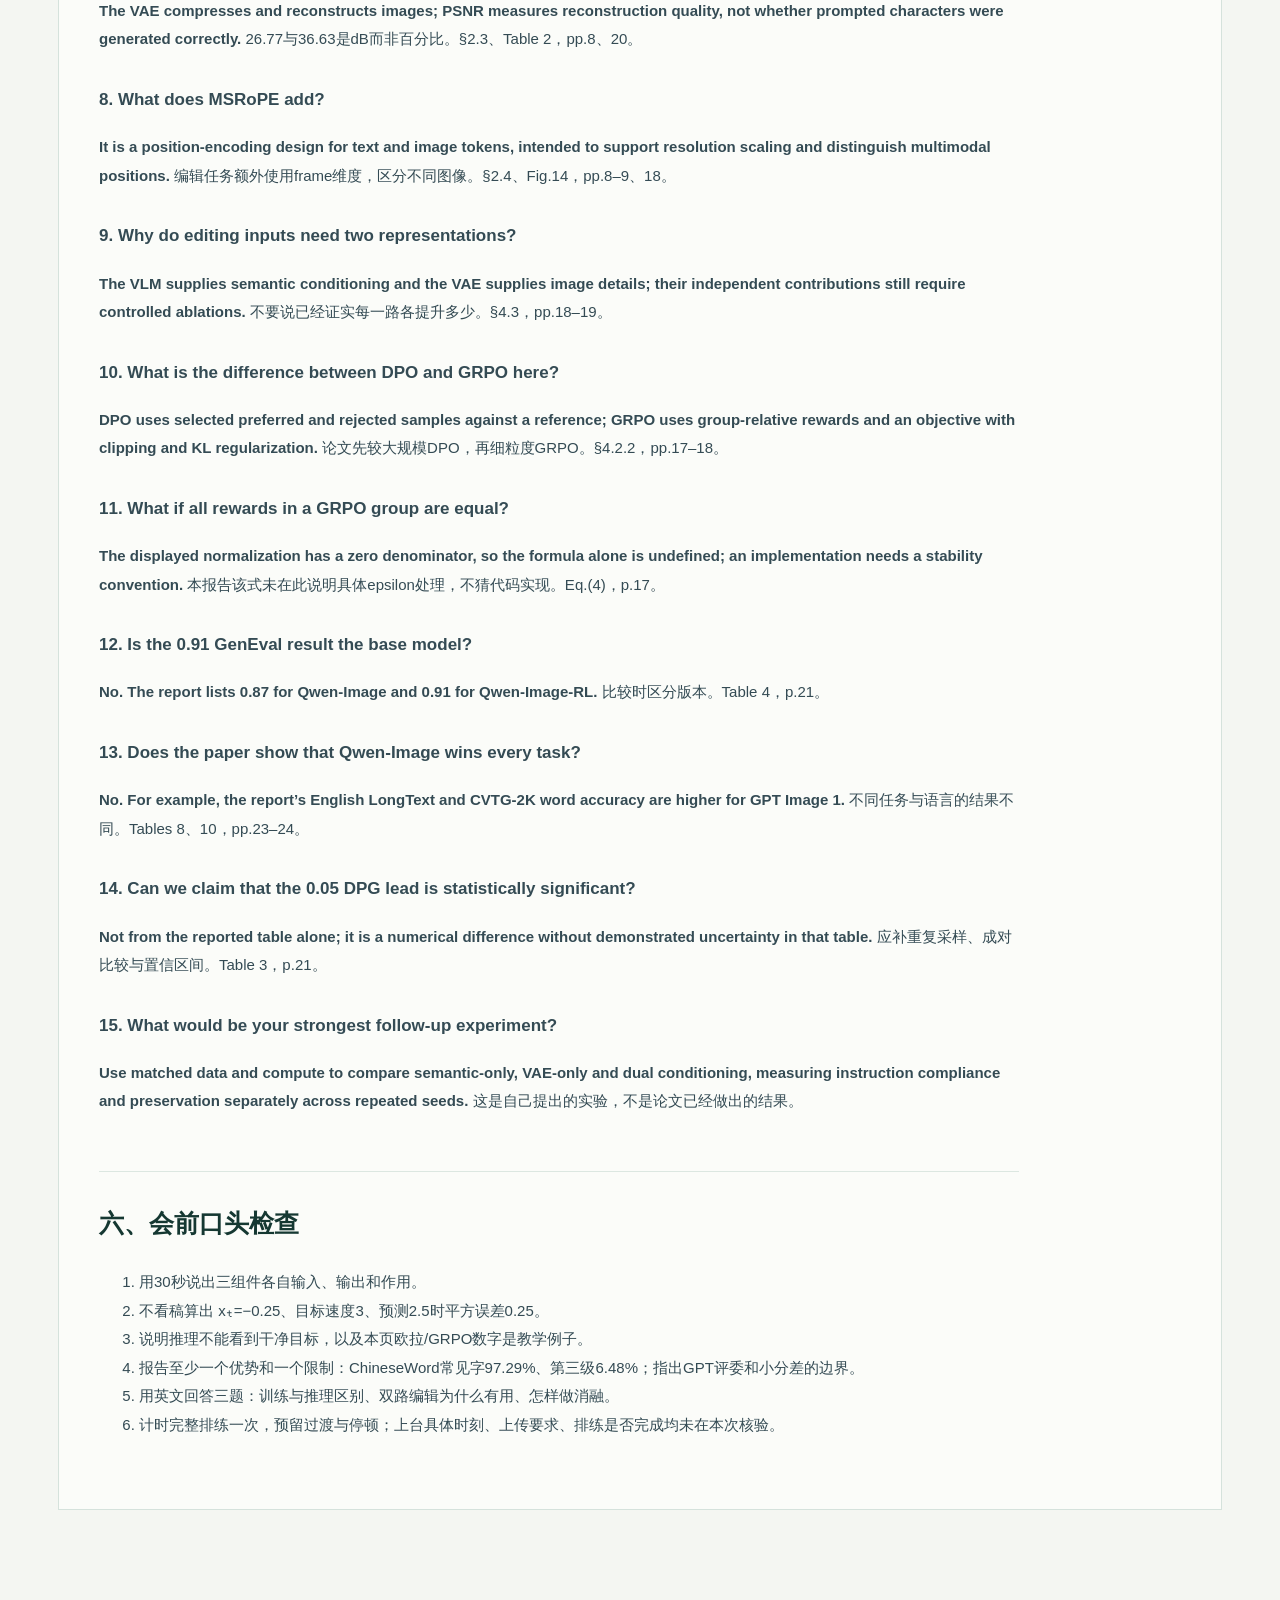
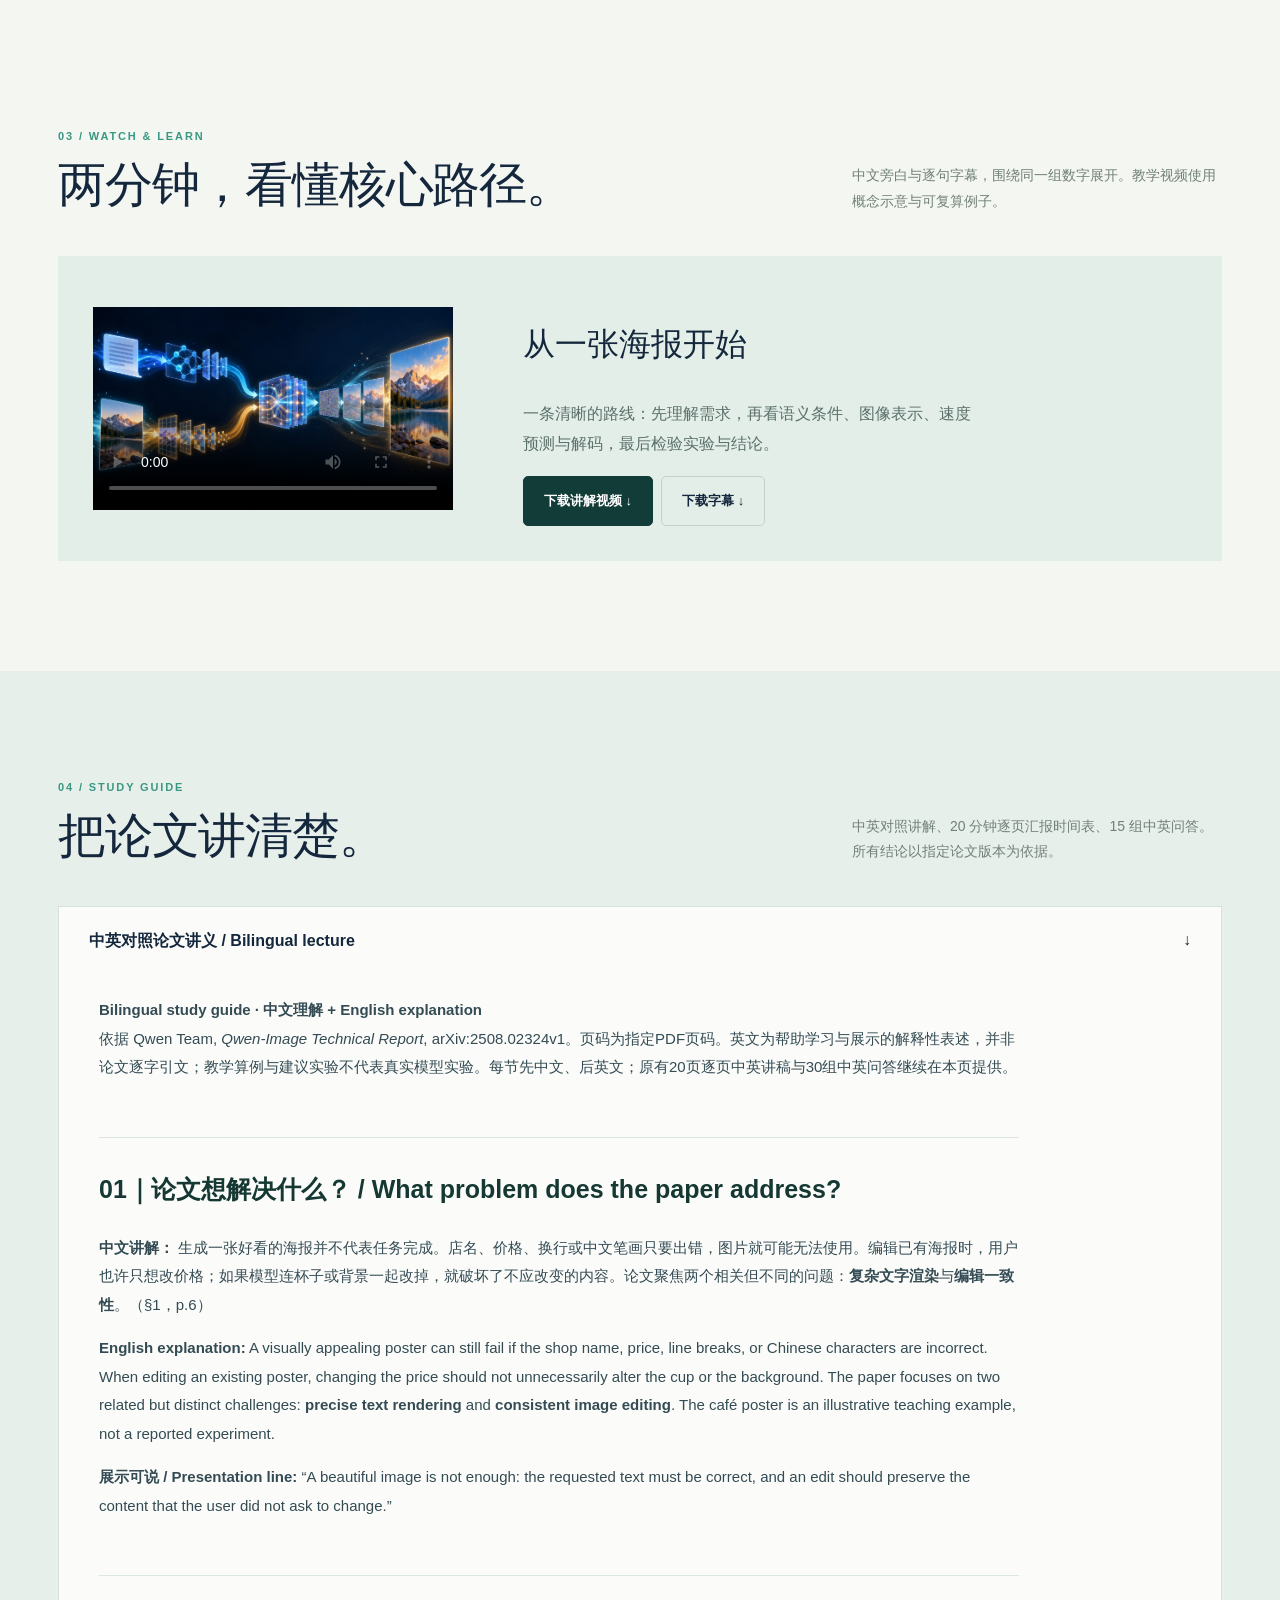
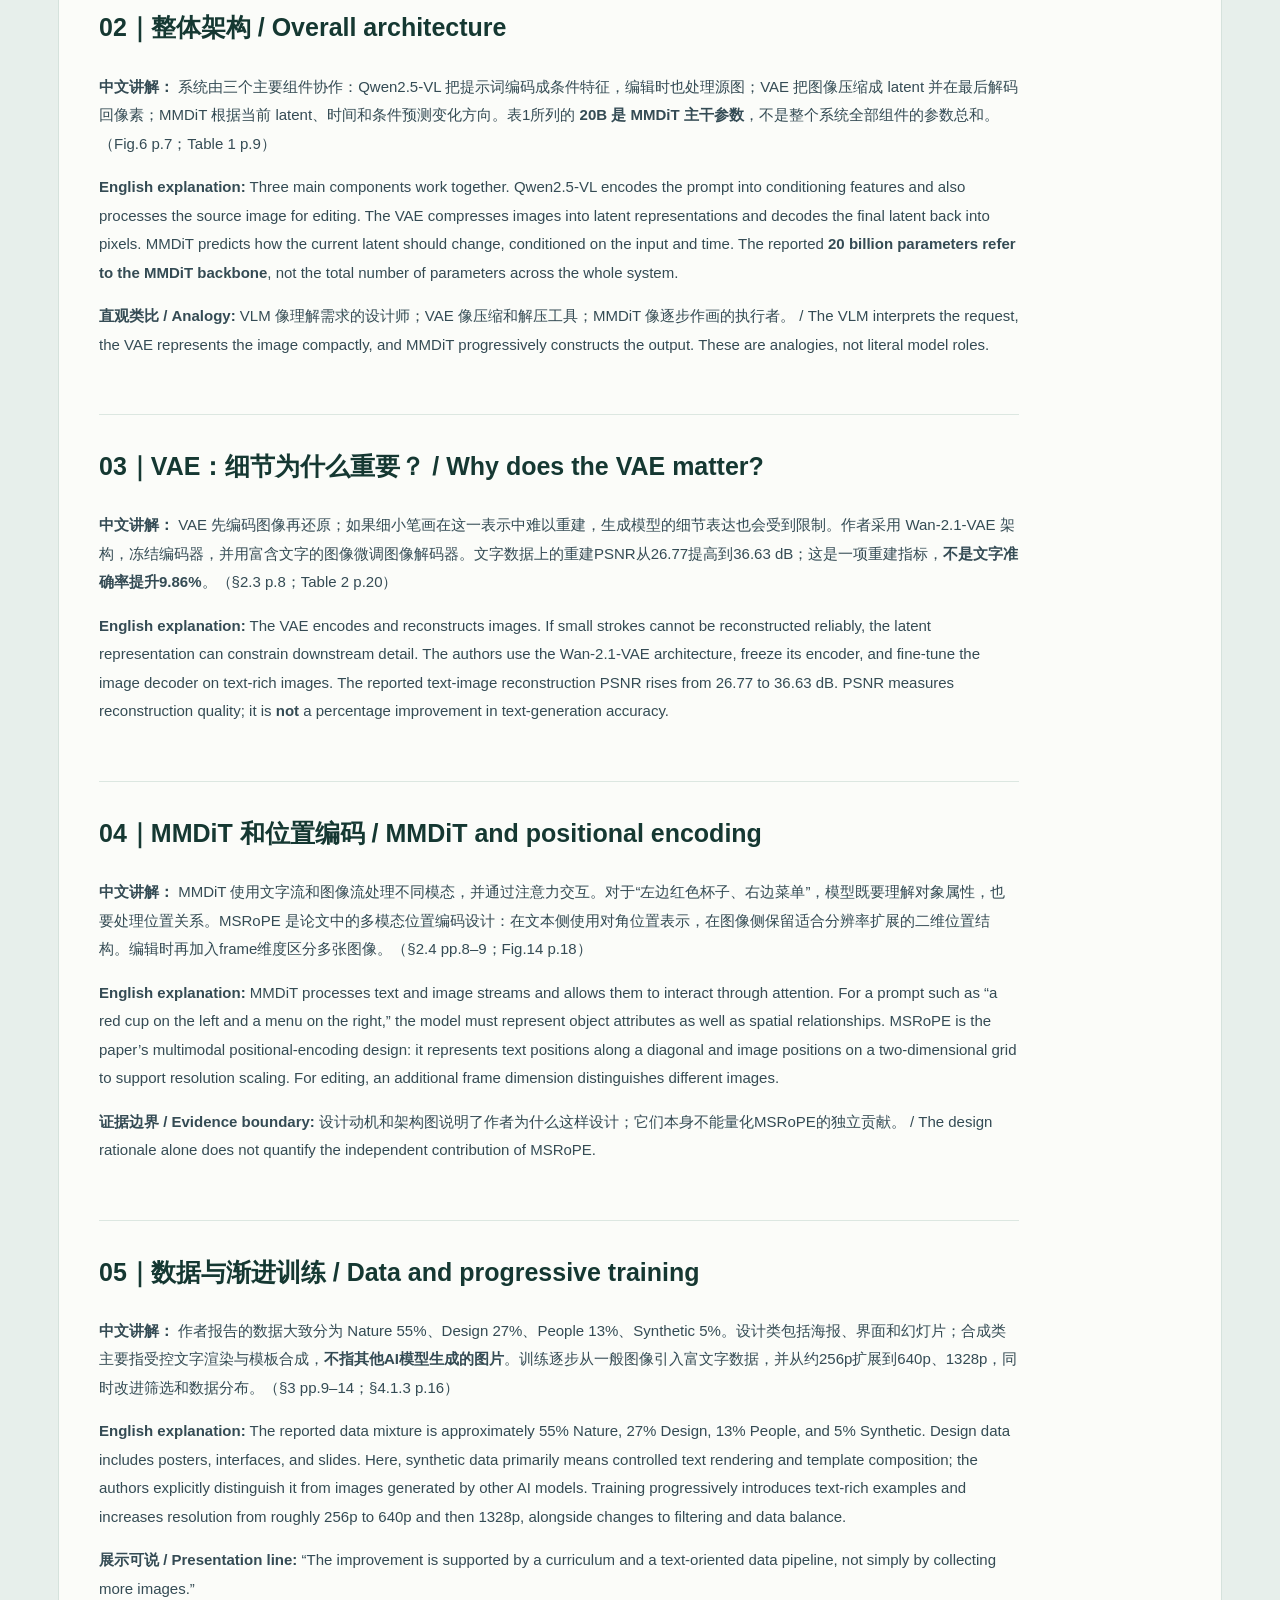
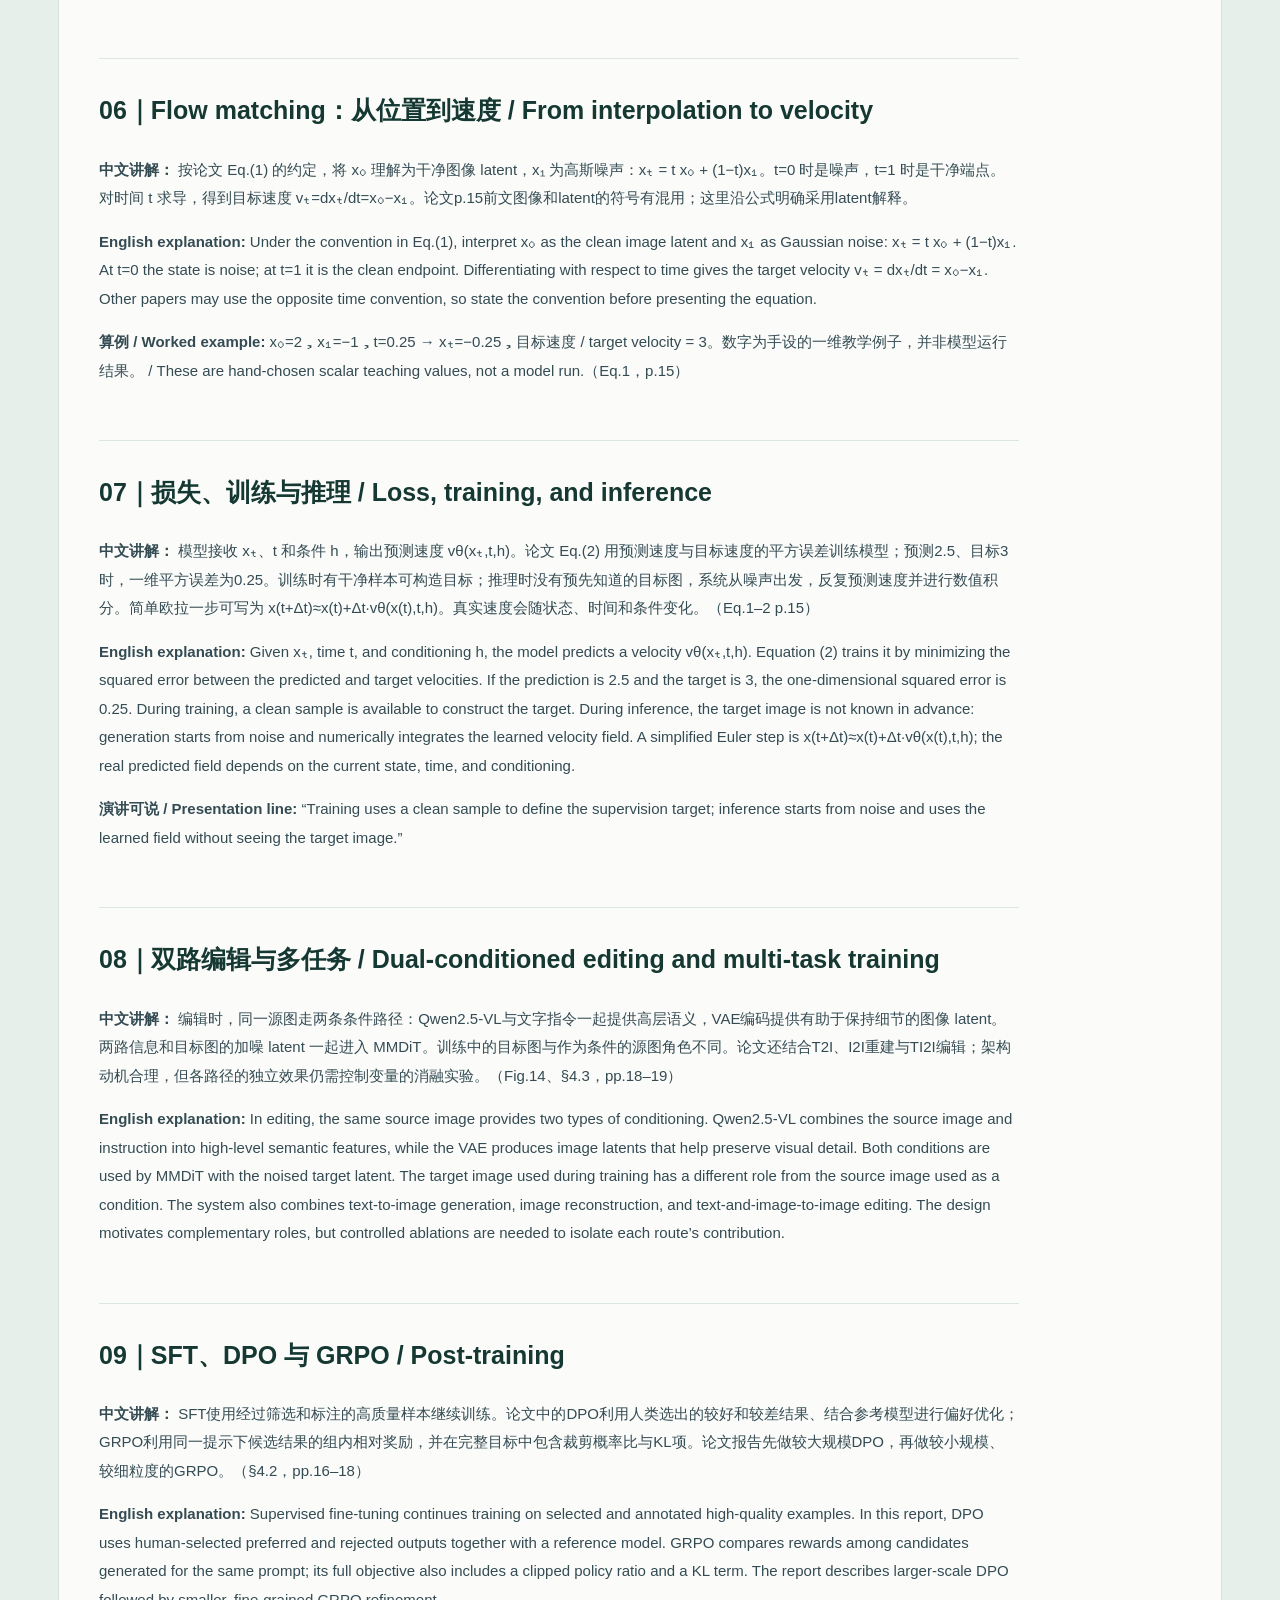
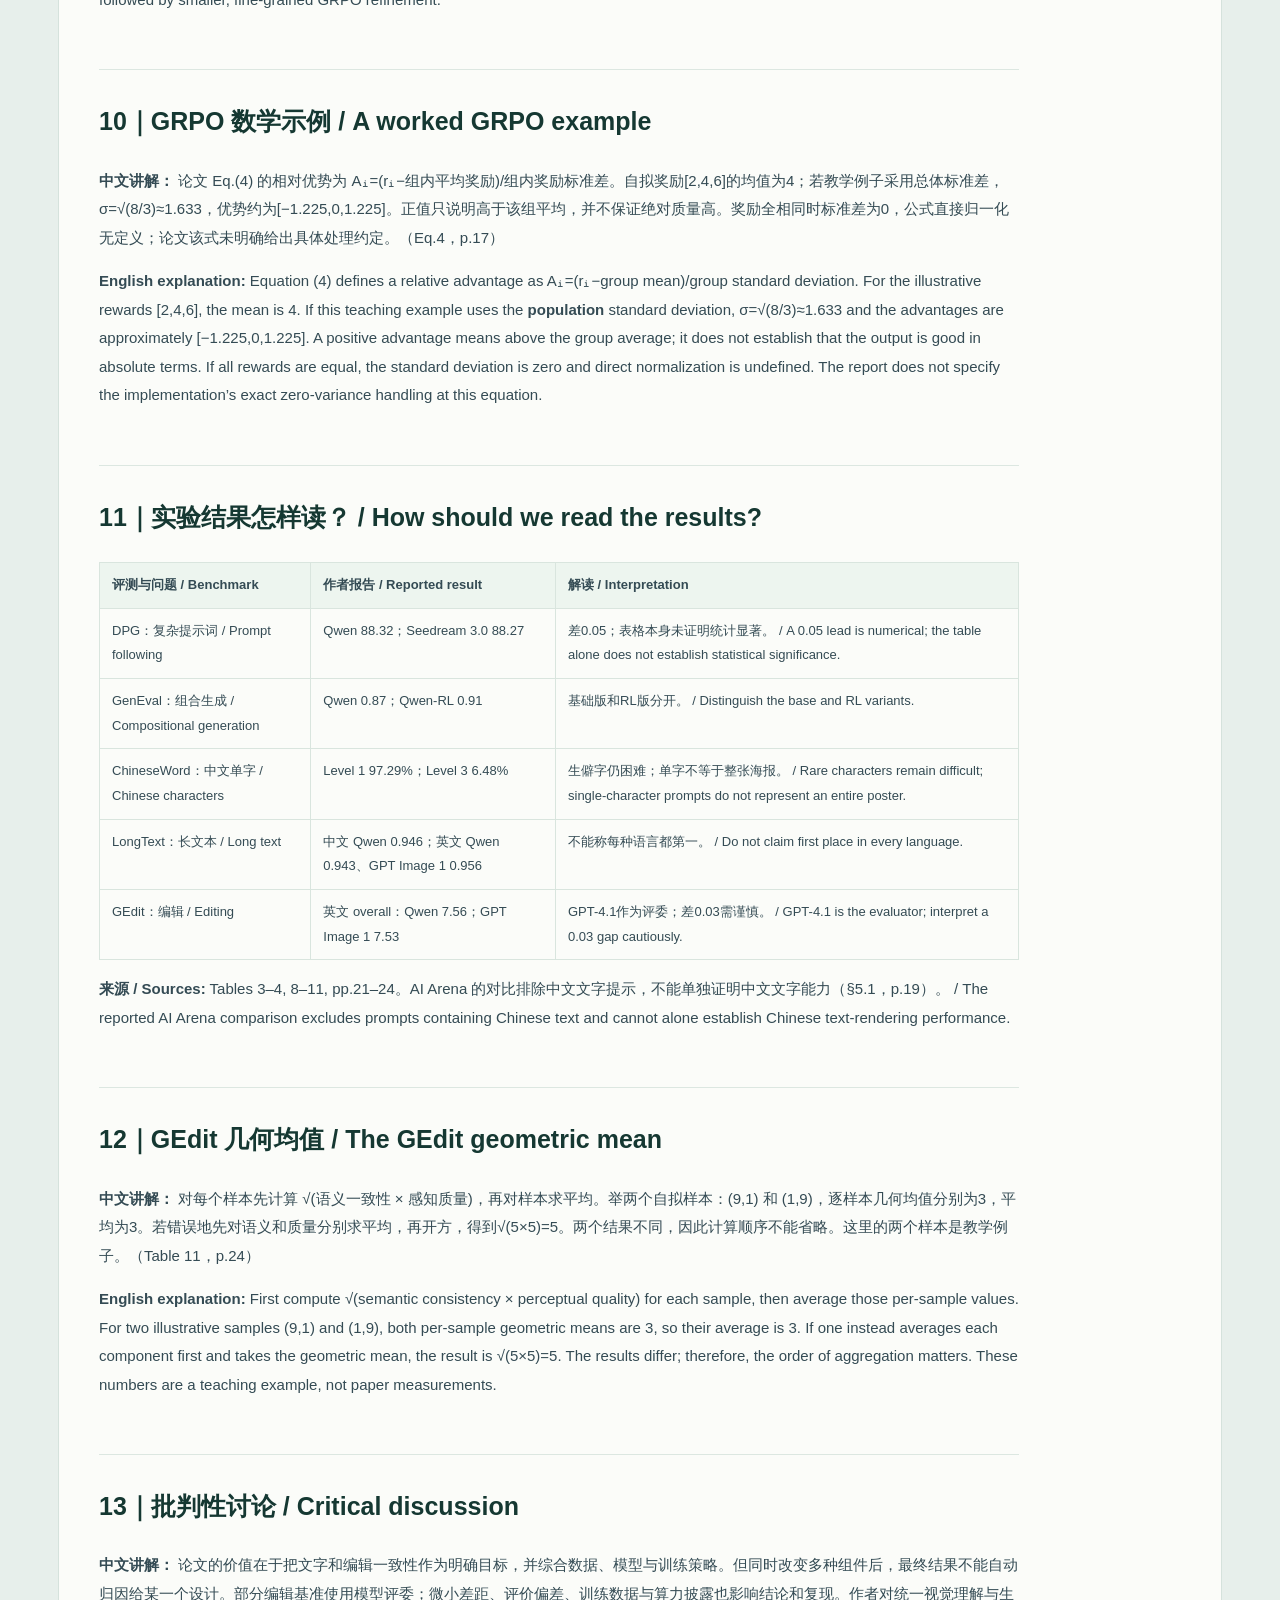
==== commit c7428015: "Add bilingual Qwen-Image lecture guide" ====
--- a/qwen-image/index.html
+++ b/qwen-image/index.html
@@ -9,4 +9,4 @@
 <article class="prep-card"><span class="badge2">计算型教学例子 · Eq.(4) p.17</span><h3>GRPO：同组奖励如何比较？</h3><p>假设同一提示词下产生三个候选，输入自拟奖励。演示使用<strong>总体标准差</strong>；论文该公式处未明确此计算约定，因此数值仅为教学示例。</p><div class="reward-inputs"><label>候选 A<input id="reward-a" type="number" value="2" min="-10" max="10" step="1"></label><label>候选 B<input id="reward-b" type="number" value="4" min="-10" max="10" step="1"></label><label>候选 C<input id="reward-c" type="number" value="6" min="-10" max="10" step="1"></label></div><div class="comparison"><div><span>组内均值 μ</span><b id="reward-mean">4.00</b></div><div><span>总体标准差 σ</span><b id="reward-std">1.633</b></div></div><div class="advantage" id="reward-adv" aria-live="polite">A: −1.225　 B: 0.000　 C: 1.225</div><p id="reward-explain">正优势表示高于这组平均，不等于绝对质量已经足够好。</p><div class="exercise"><b>若三个奖励完全相同，分母会怎样？</b><div><button data-reward-answer="zero">标准差为零</button><button data-reward-answer="one">标准差为一</button></div><p id="reward-feedback" role="status">请选择，再试“相同奖励”预设。</p></div><div class="player"><button id="reward-equal">相同奖励</button><button id="reward-reset">恢复 2 / 4 / 6</button></div></article></div>
 <details class="prep-notes" open><summary>展开覆盖检查、推导与15个强化答问 <span>↓</span></summary><div id="revision" class="prose"></div></details></div></section>
 <section id="video" class="section wrap"><div class="section-head"><div><div class="eyebrow">03 / WATCH & LEARN</div><h2>两分钟，看懂核心路径。</h2></div><p>中文旁白与逐句字幕，围绕同一组数字展开。教学视频使用概念示意与可复算例子。</p></div><div class="video-layout"><video controls playsinline preload="metadata" poster="assets/qwen-flow.jpg"><track kind="subtitles" srclang="zh" label="中文字幕" src="video/subtitles.vtt"></video><div><h3>从一张海报开始</h3><p>一条清晰的路线：先理解需求，再看语义条件、图像表示、速度预测与解码，最后检验实验与结论。</p><a class="button primary" href="video/qwen-image-explainer.mp4" download>下载讲解视频 ↓</a><a class="button ghost dark" href="video/subtitles.srt" download>下载字幕 ↓</a></div></div></section>
-<section id="notes" class="section notes"><div class="wrap"><div class="section-head"><div><div class="eyebrow">04 / STUDY GUIDE</div><h2>把论文讲清楚。</h2></div><p>详细中文讲解、20 分钟逐页汇报时间表、15 组中英问答。所有结论以指定论文版本为依据。</p></div><details open><summary>展开论文精读与展示准备 <span>↓</span></summary><div id="lesson" class="prose"></div></details><details><summary>展开20分钟逐页英文讲稿与中文理解 <span>↓</span></summary><div id="speaker" class="prose"></div></details></div></section></main><footer><div class="wrap"><span>QWEN-IMAGE / STUDY PROJECT</span><p>基于 Qwen Team (2025), arXiv:2508.02324v1。数学交互为教学示例，不代表实际模型训练。</p><a href="#top">回到顶部 ↑</a></div></footer><script src="lesson-content.js"></script><script src="speaker-content.js"></script><script src="revision-content.js"></script><script type="module" src="app.js"></script></body></html>
+<section id="notes" class="section notes"><div class="wrap"><div class="section-head"><div><div class="eyebrow">04 / STUDY GUIDE</div><h2>把论文讲清楚。</h2></div><p>中英对照讲解、20 分钟逐页汇报时间表、15 组中英问答。所有结论以指定论文版本为依据。</p></div><details open id="bilingual"><summary>中英对照论文讲义 / Bilingual lecture <span>↓</span></summary><div id="bilingual-lecture" class="prose"></div></details><details><summary>展开中文论文精读与展示准备 <span>↓</span></summary><div id="lesson" class="prose"></div></details><details><summary>展开20分钟逐页英文讲稿与中文理解 <span>↓</span></summary><div id="speaker" class="prose"></div></details></div></section></main><footer><div class="wrap"><span>QWEN-IMAGE / STUDY PROJECT</span><p>基于 Qwen Team (2025), arXiv:2508.02324v1。数学交互为教学示例，不代表实际模型训练。</p><a href="#top">回到顶部 ↑</a></div></footer><script src="lesson-content.js"></script><script src="speaker-content.js"></script><script type="module" src="app.js"></script></body></html>
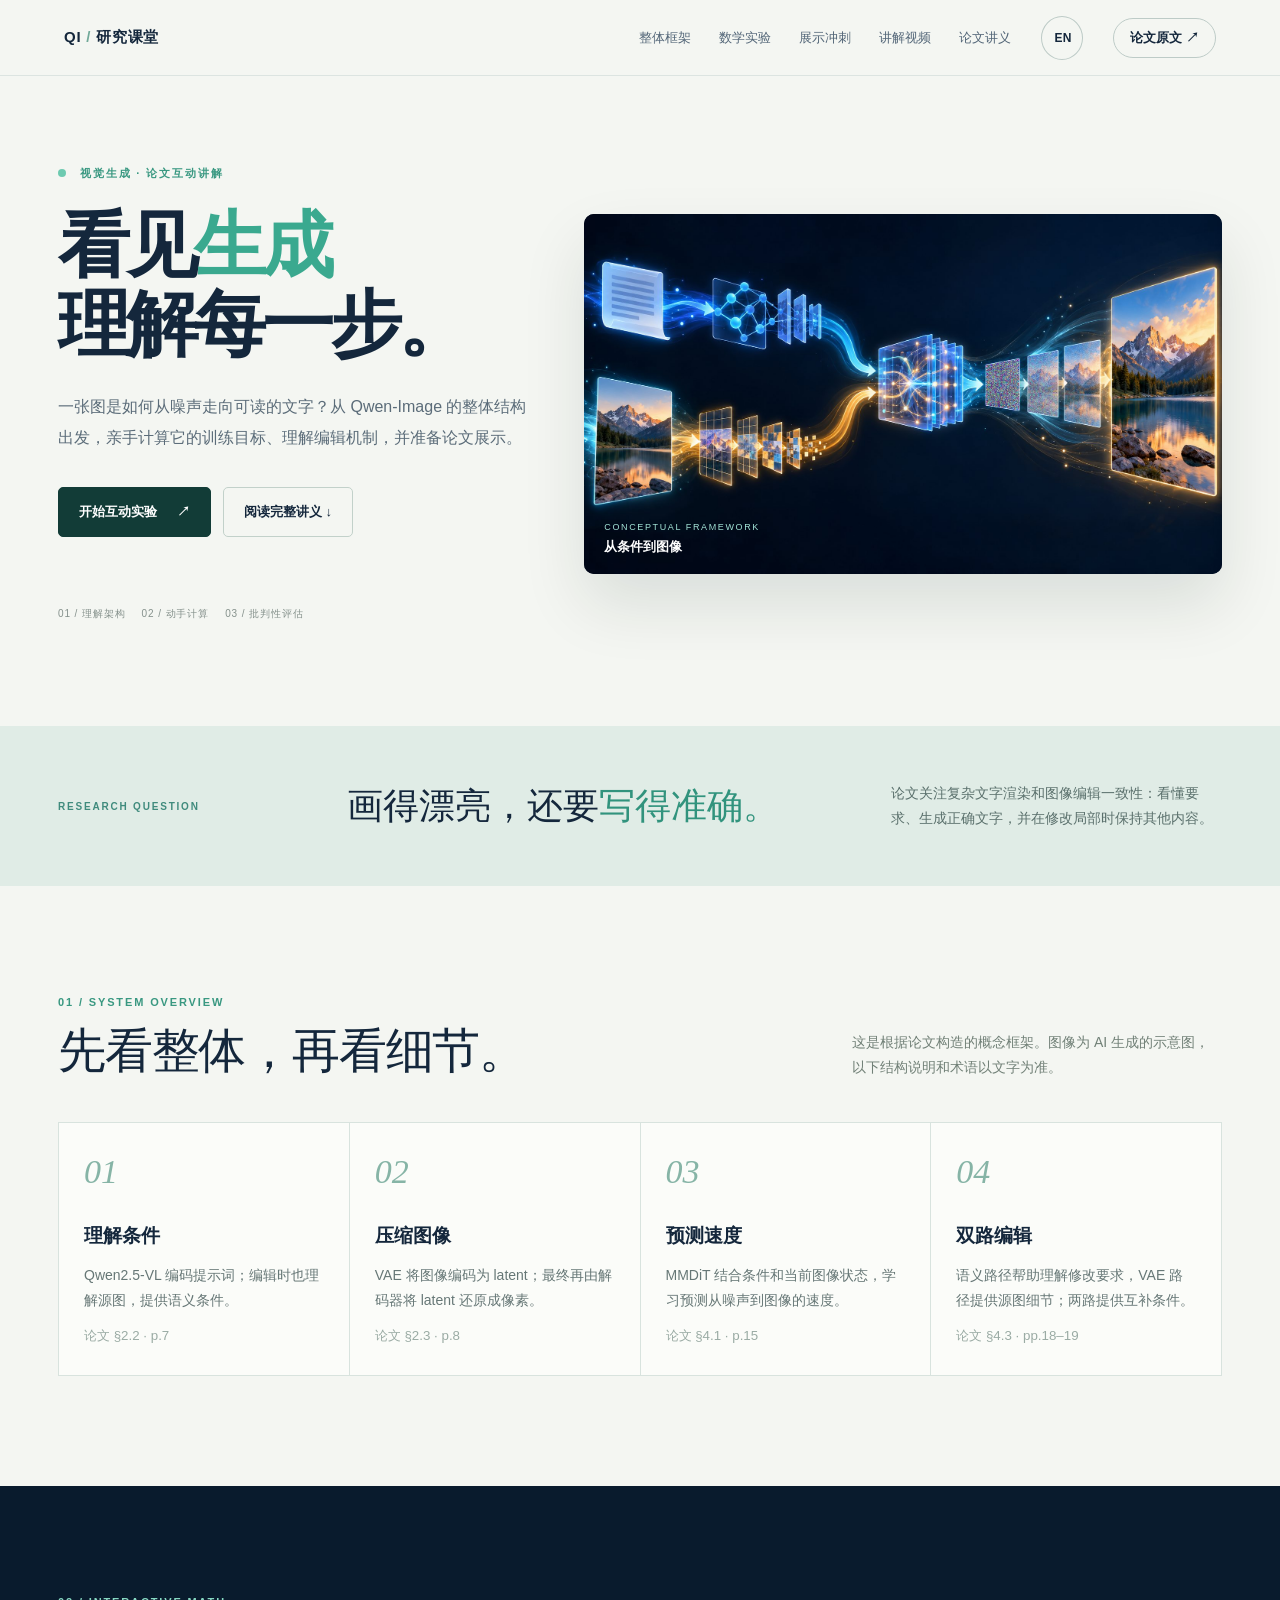
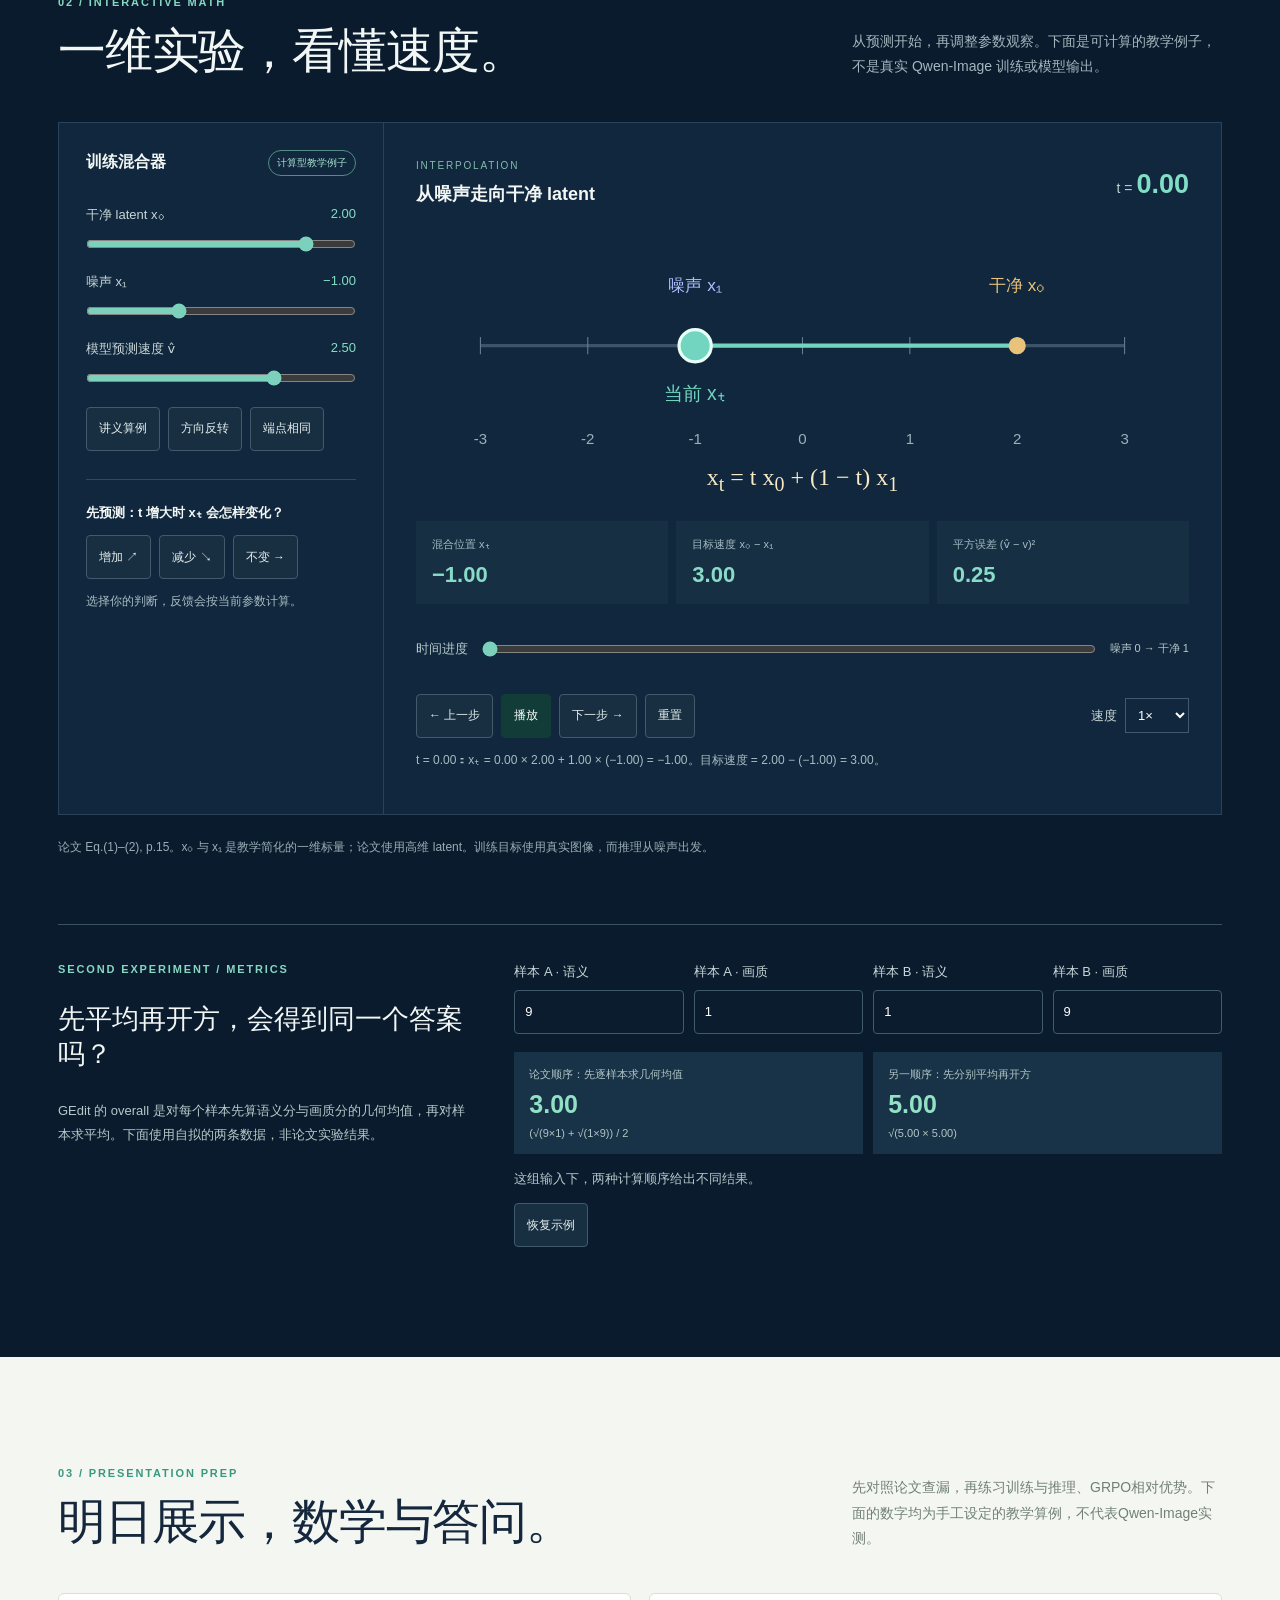
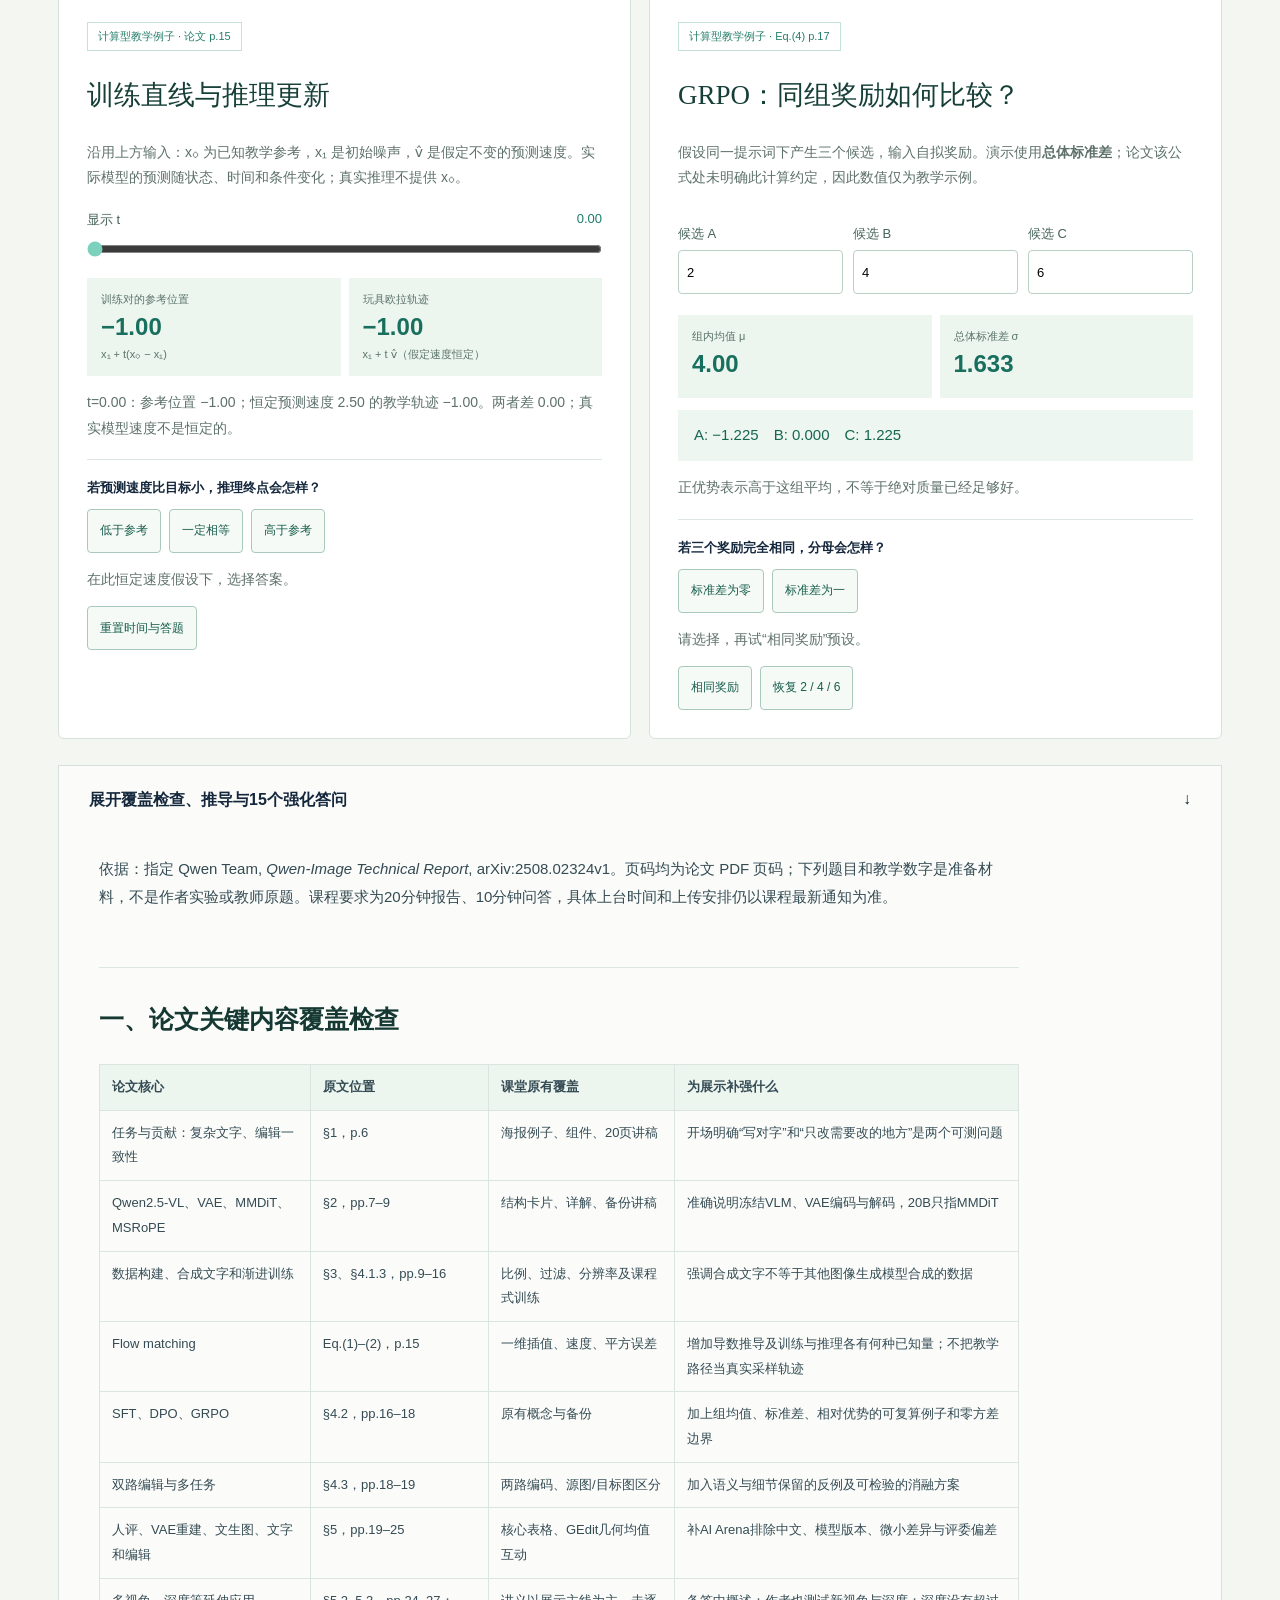
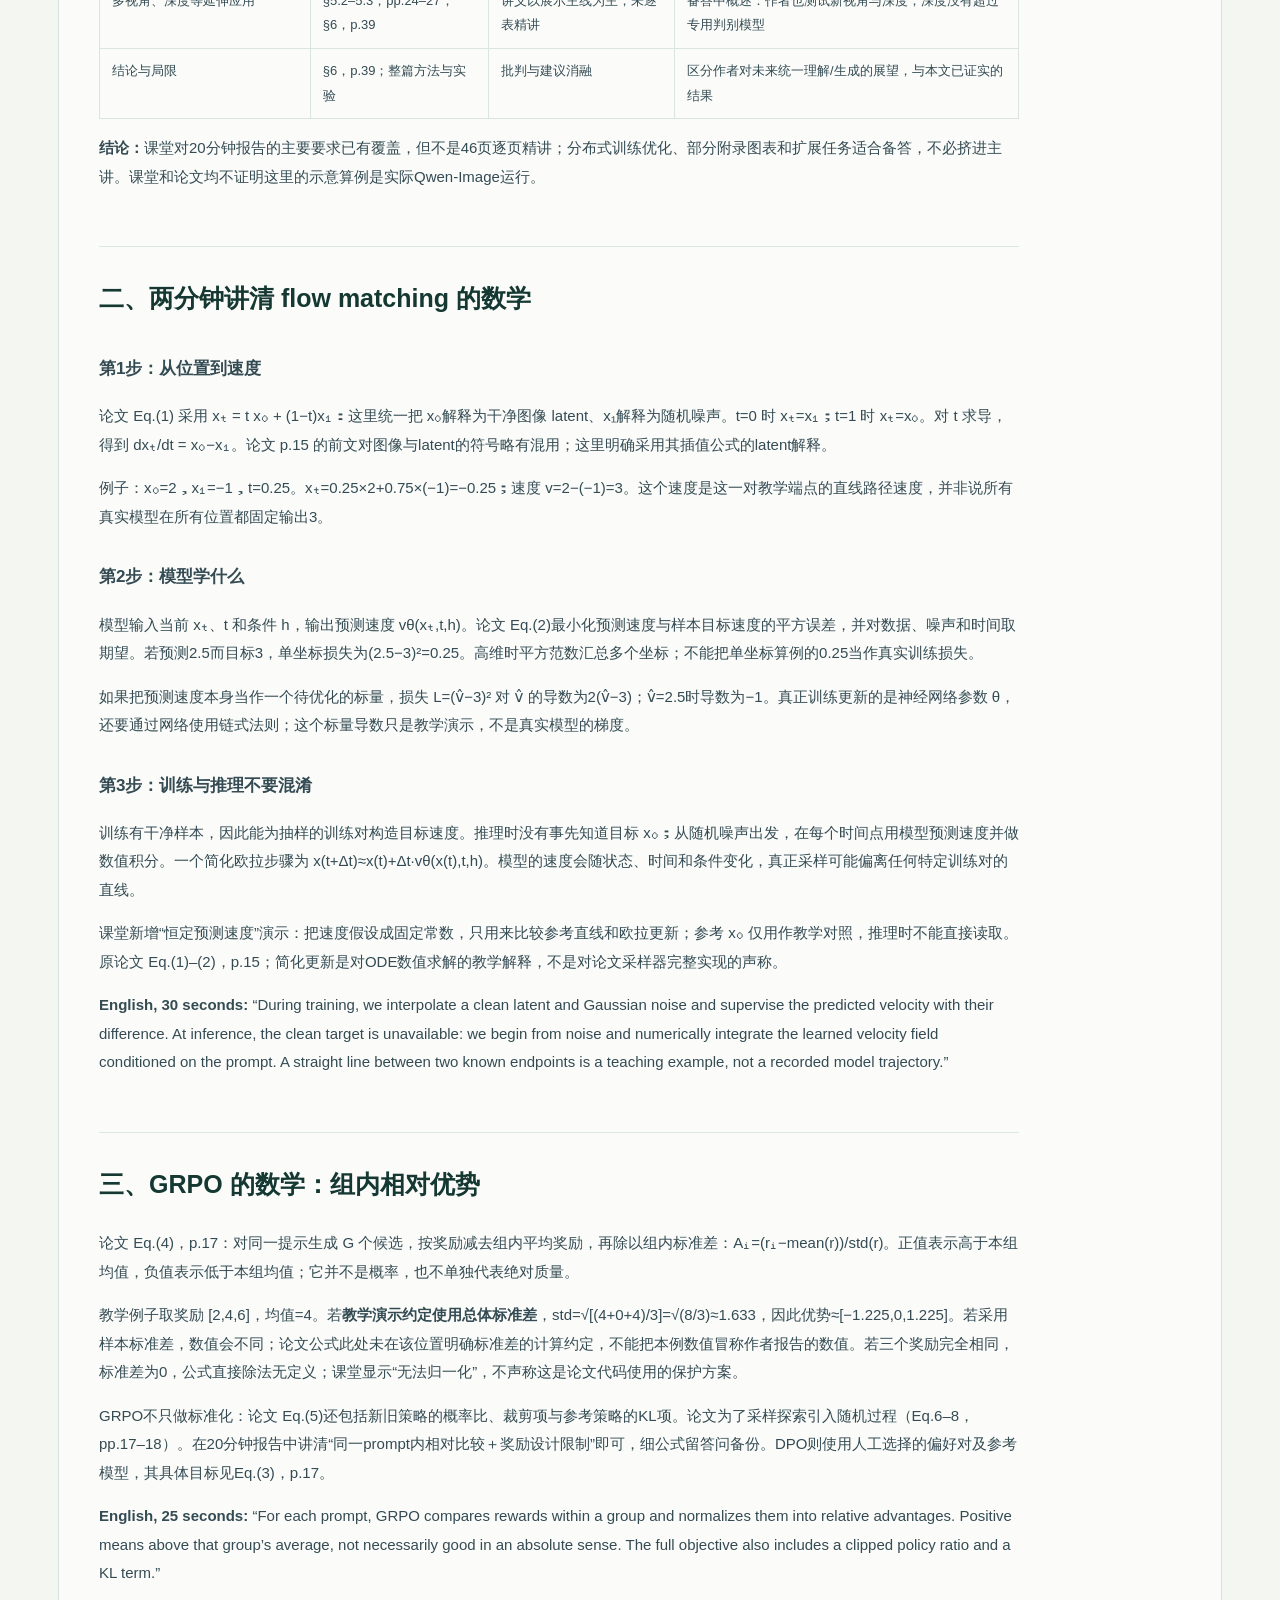
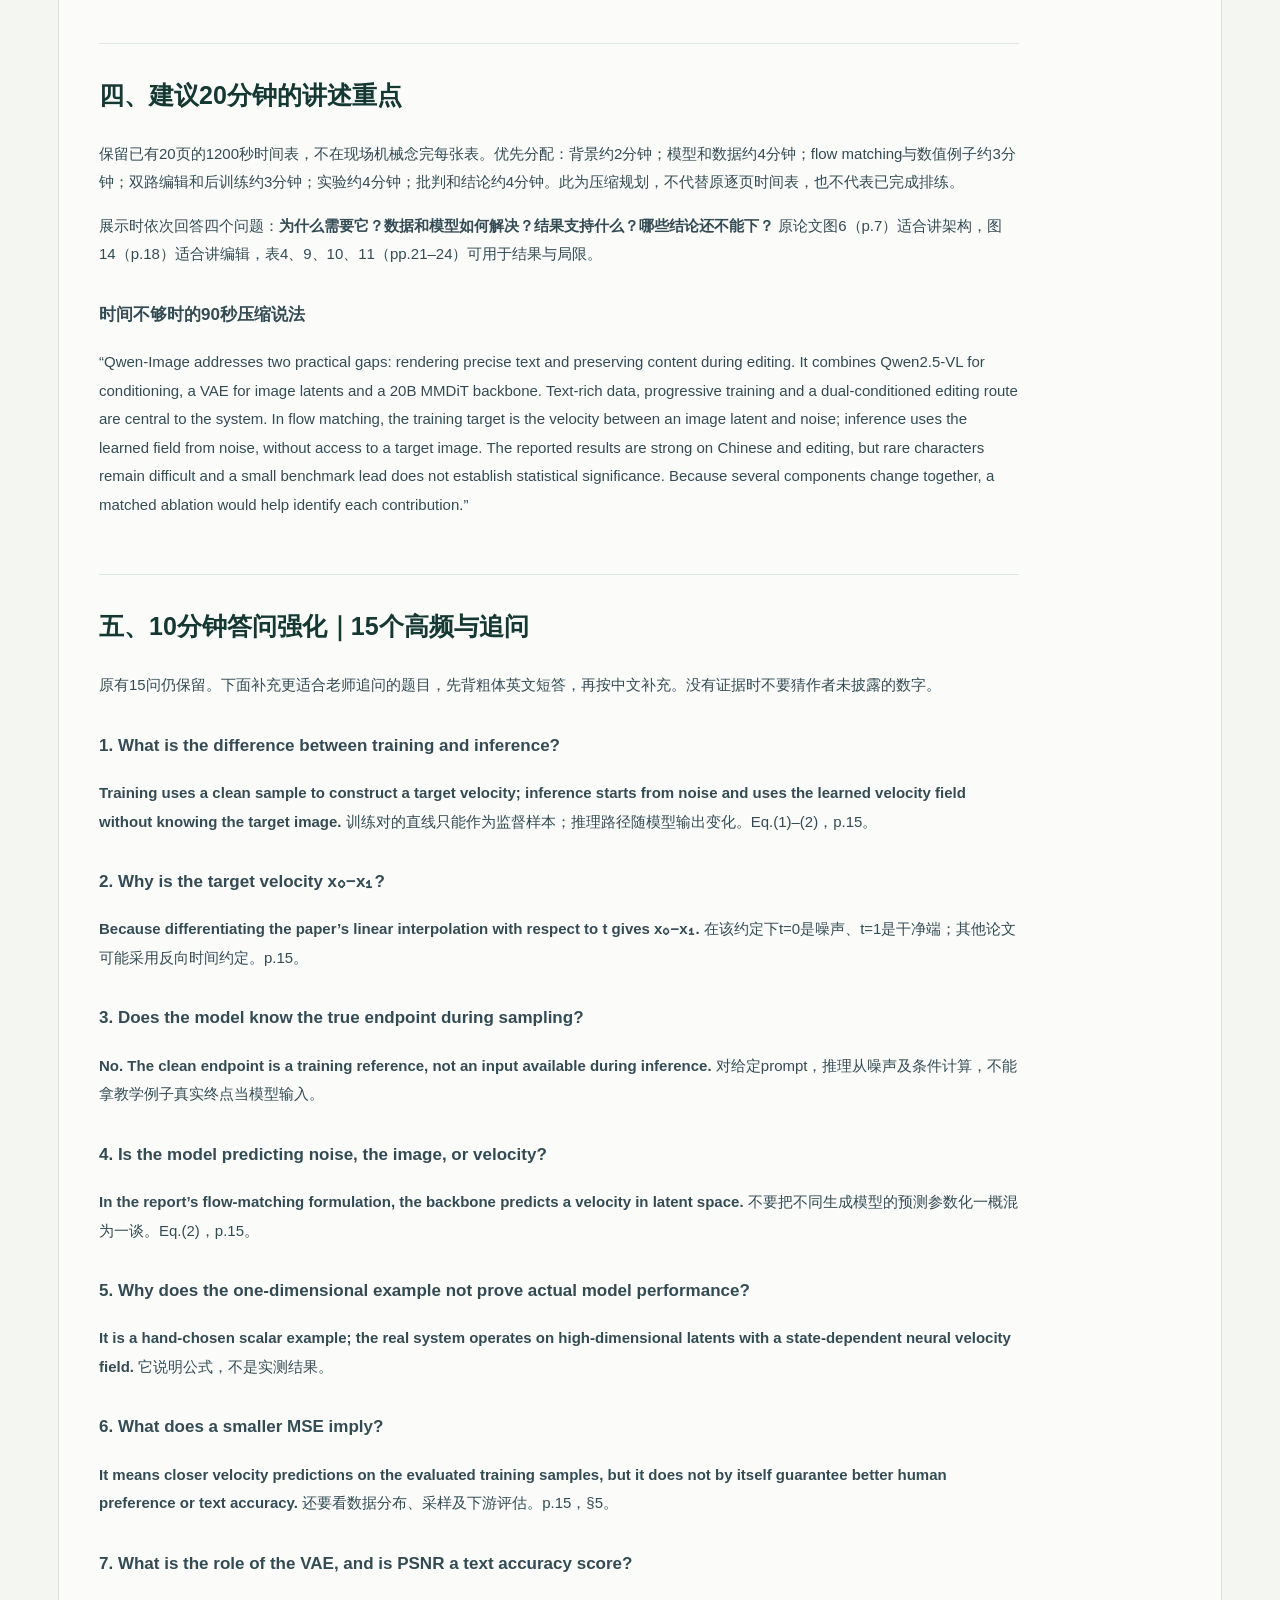
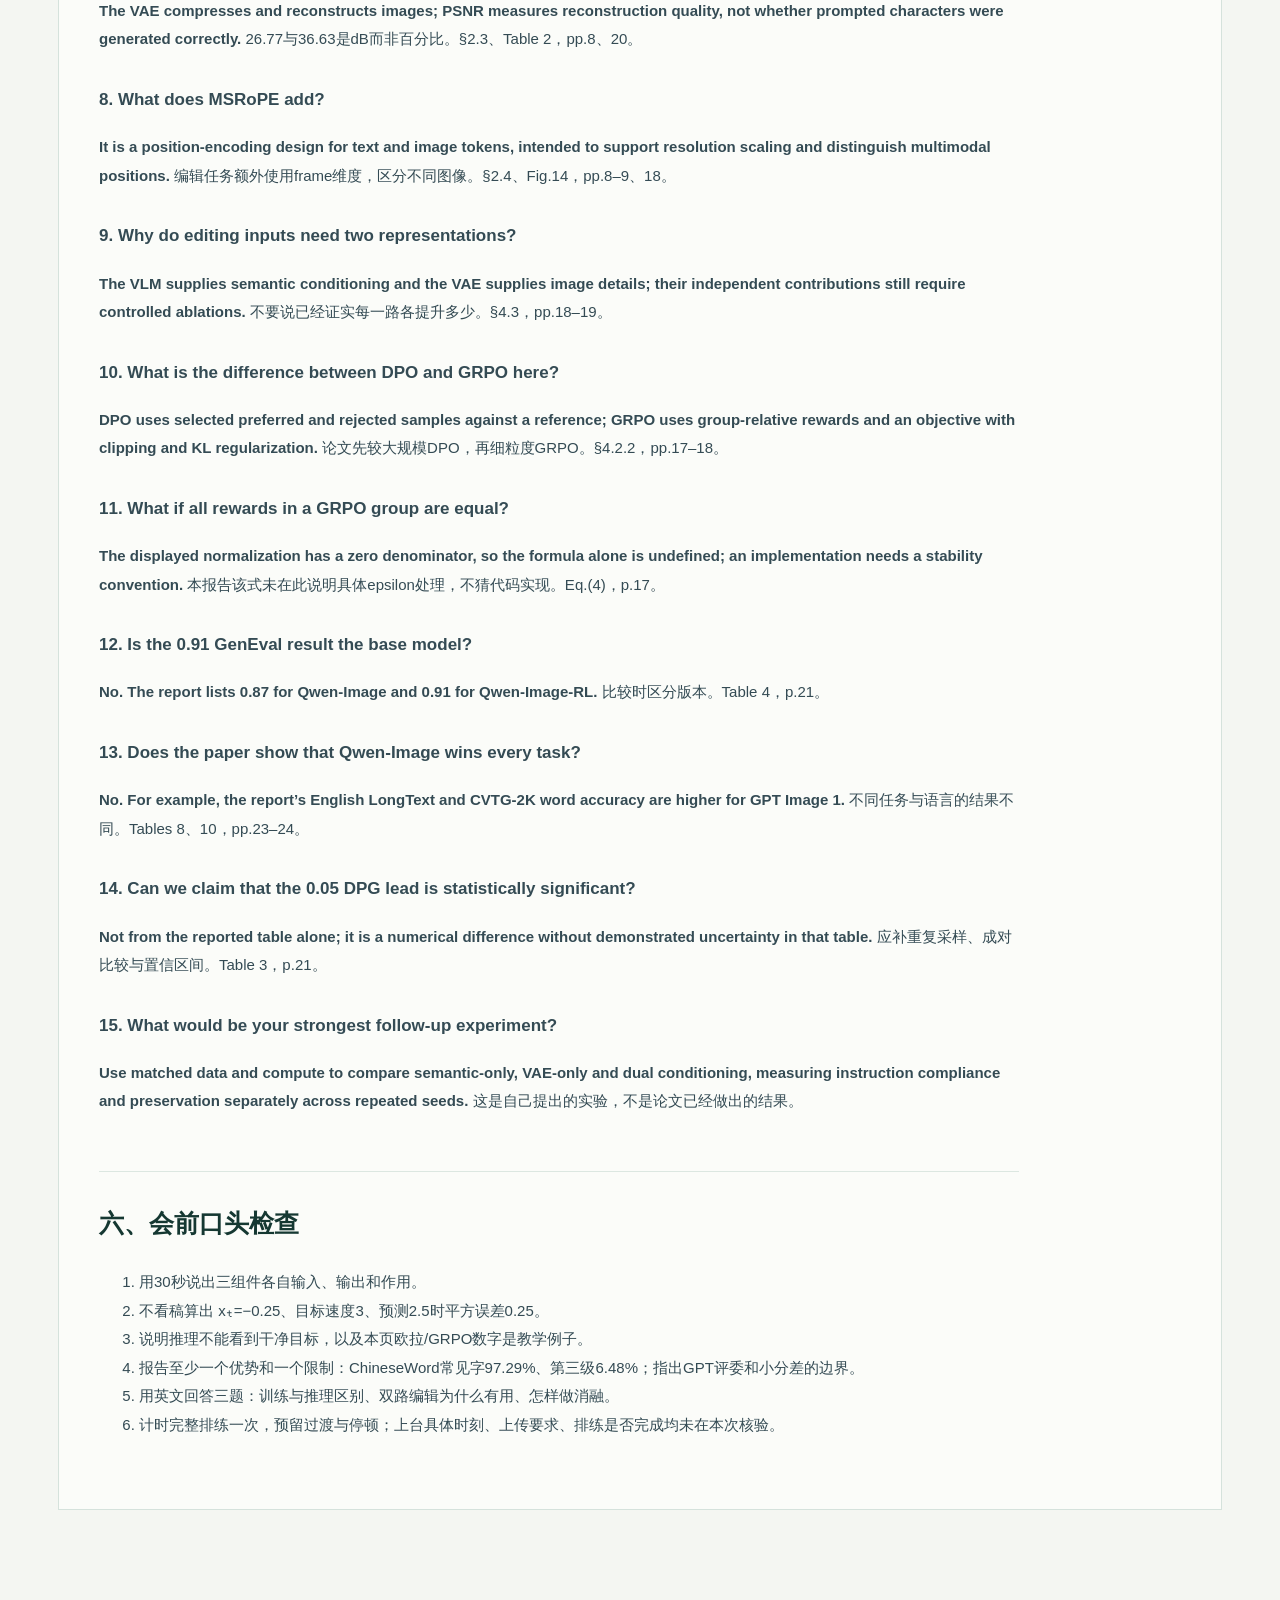
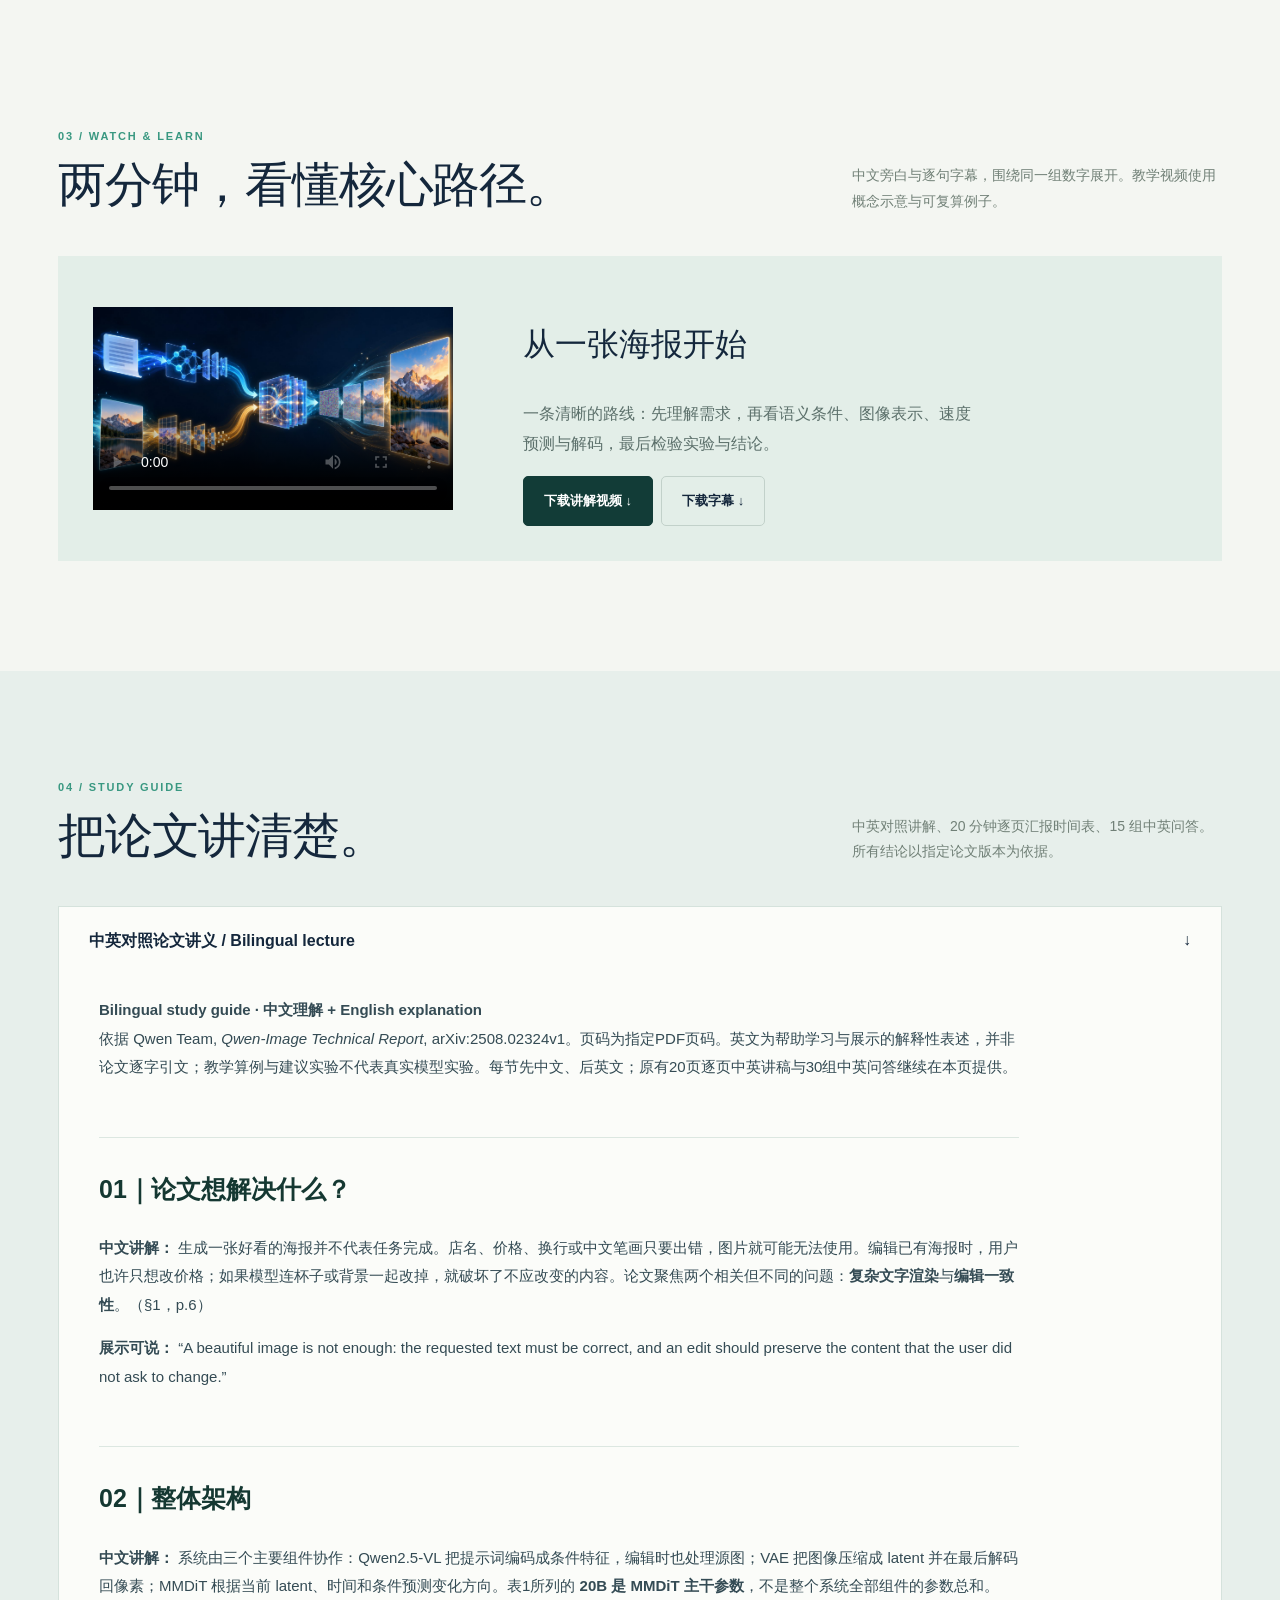
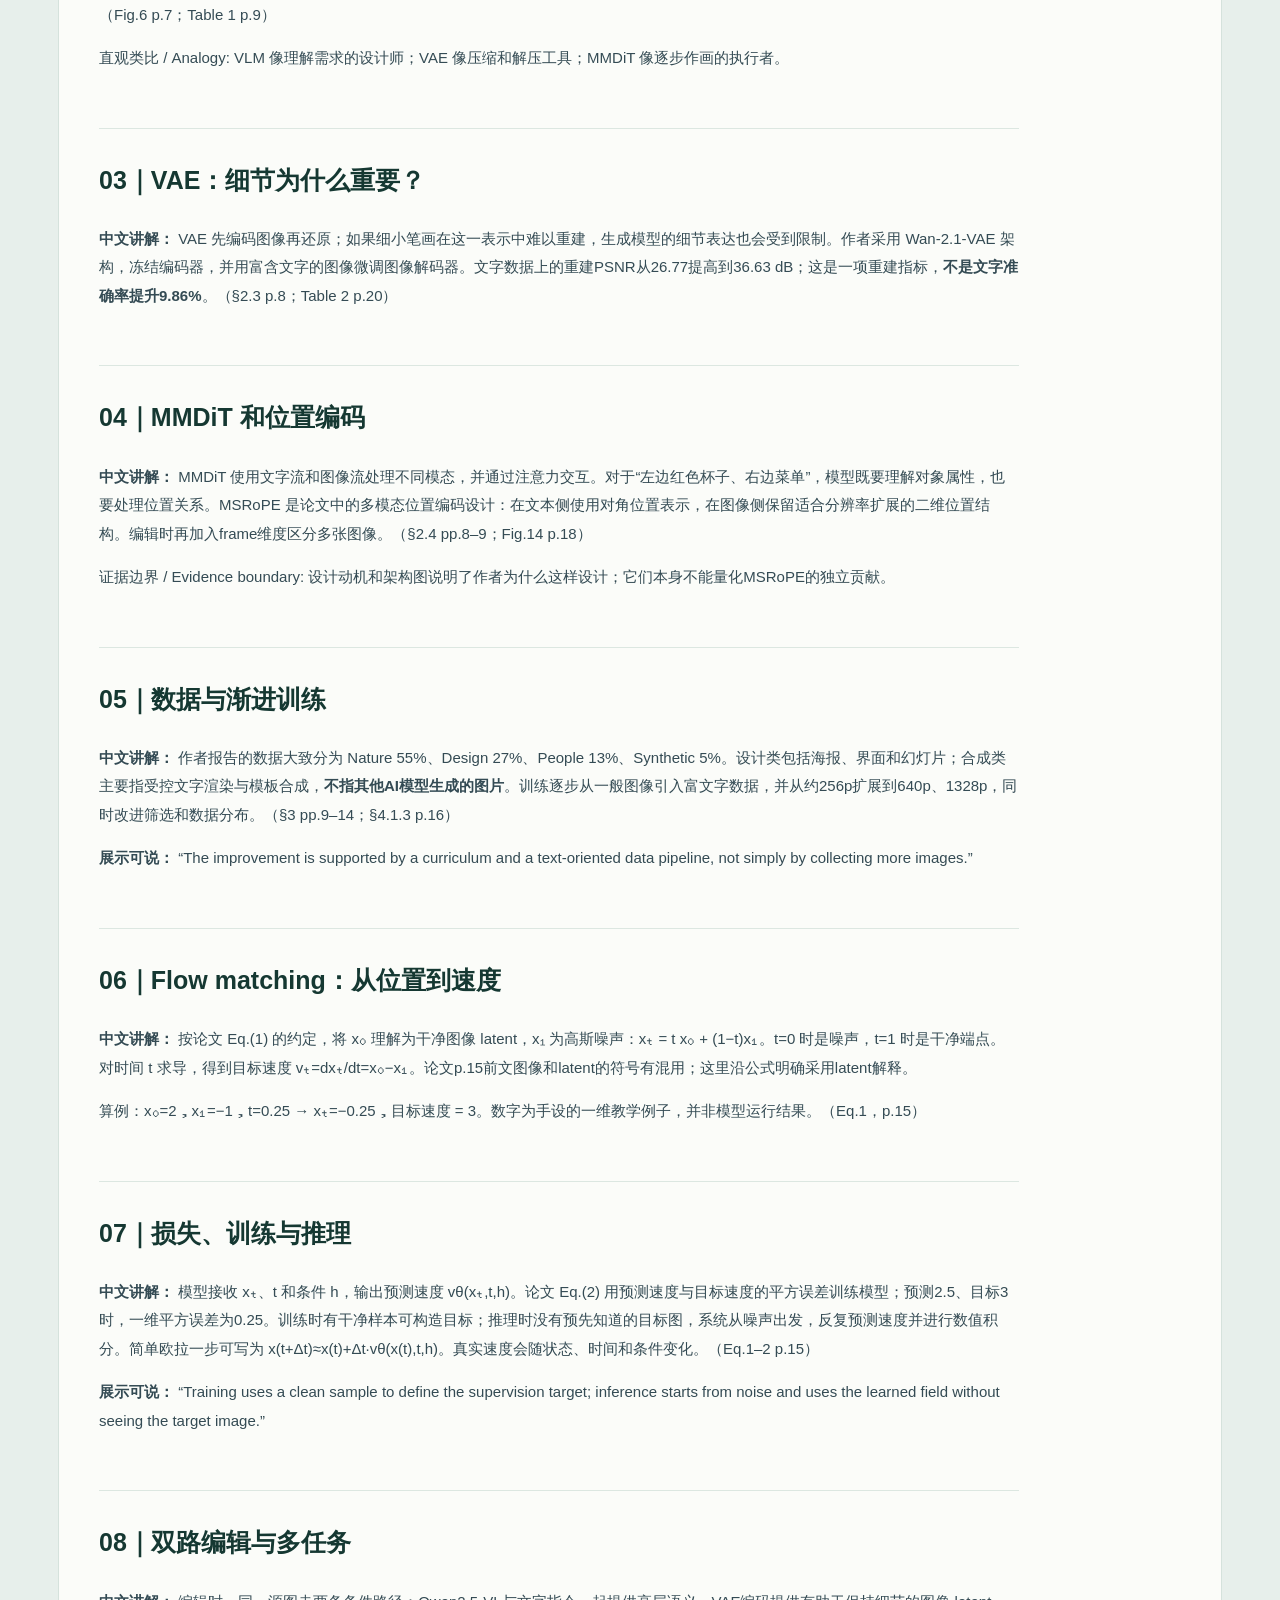
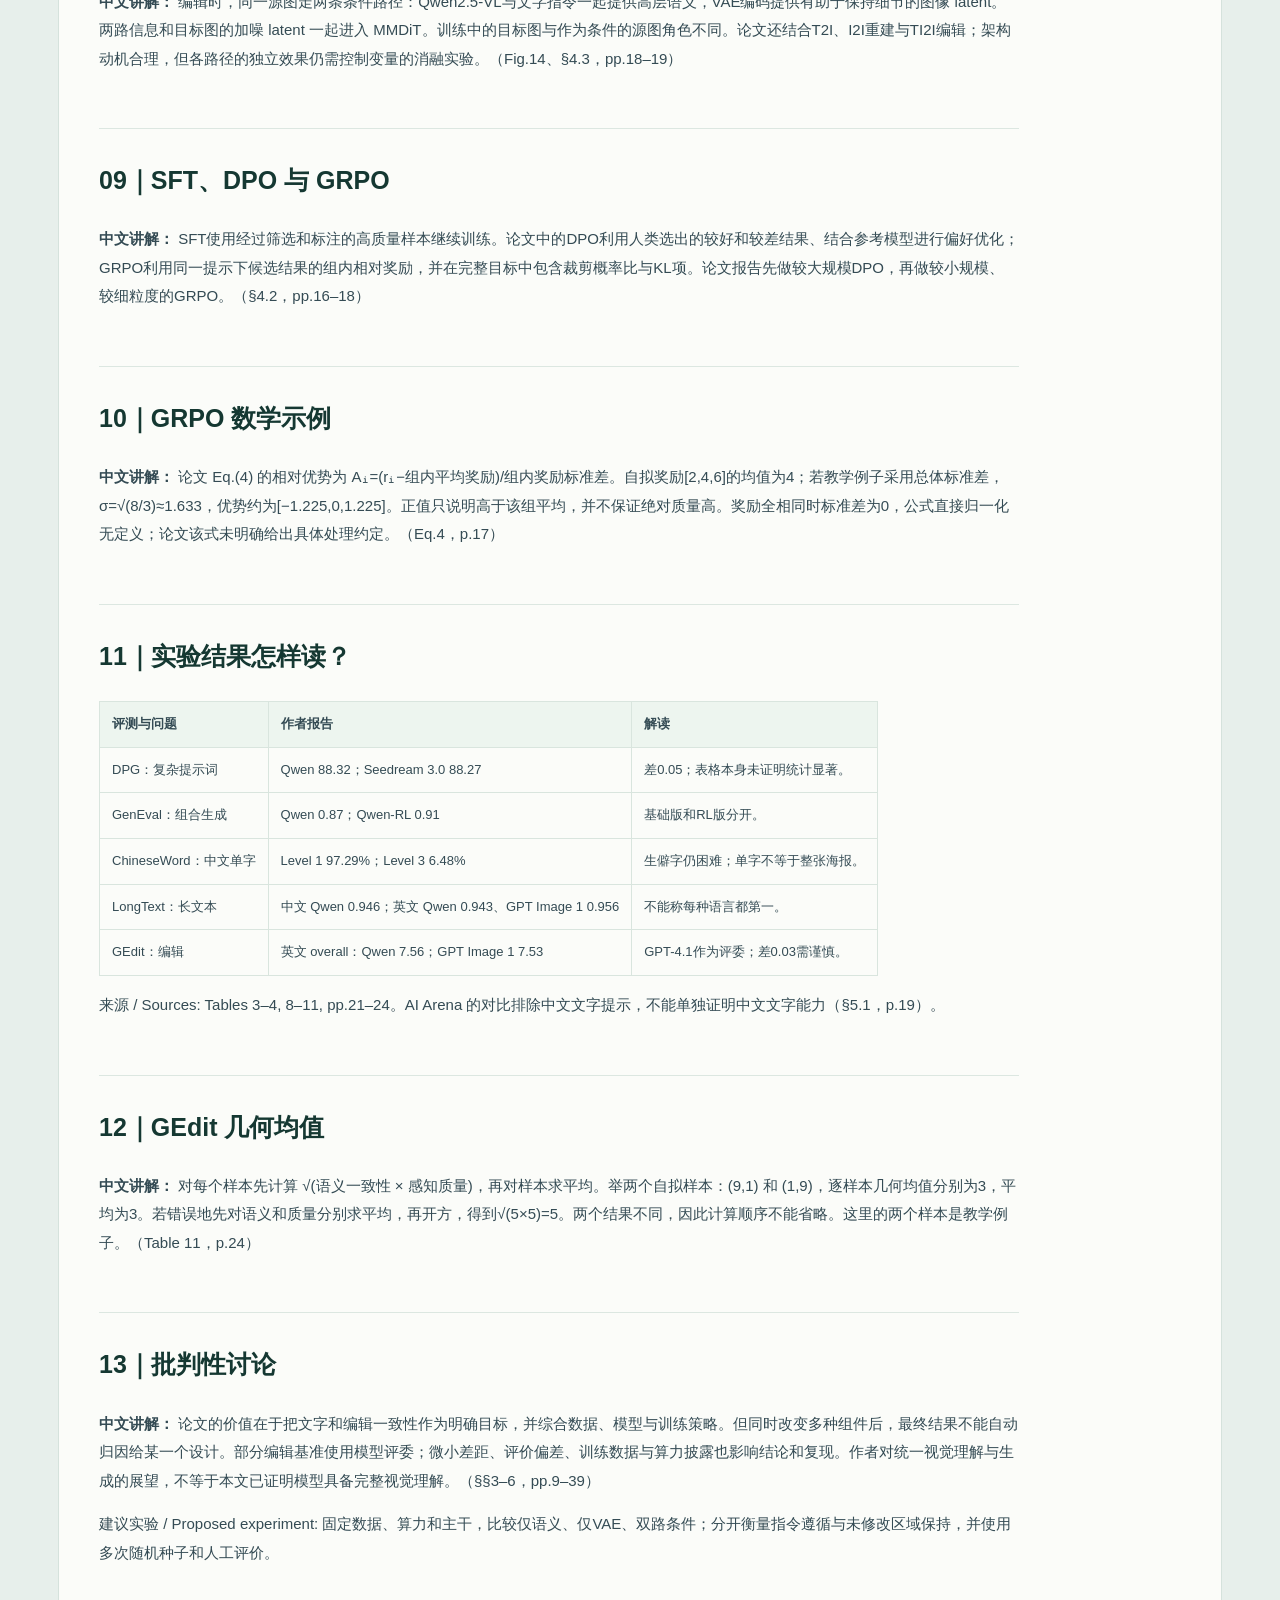
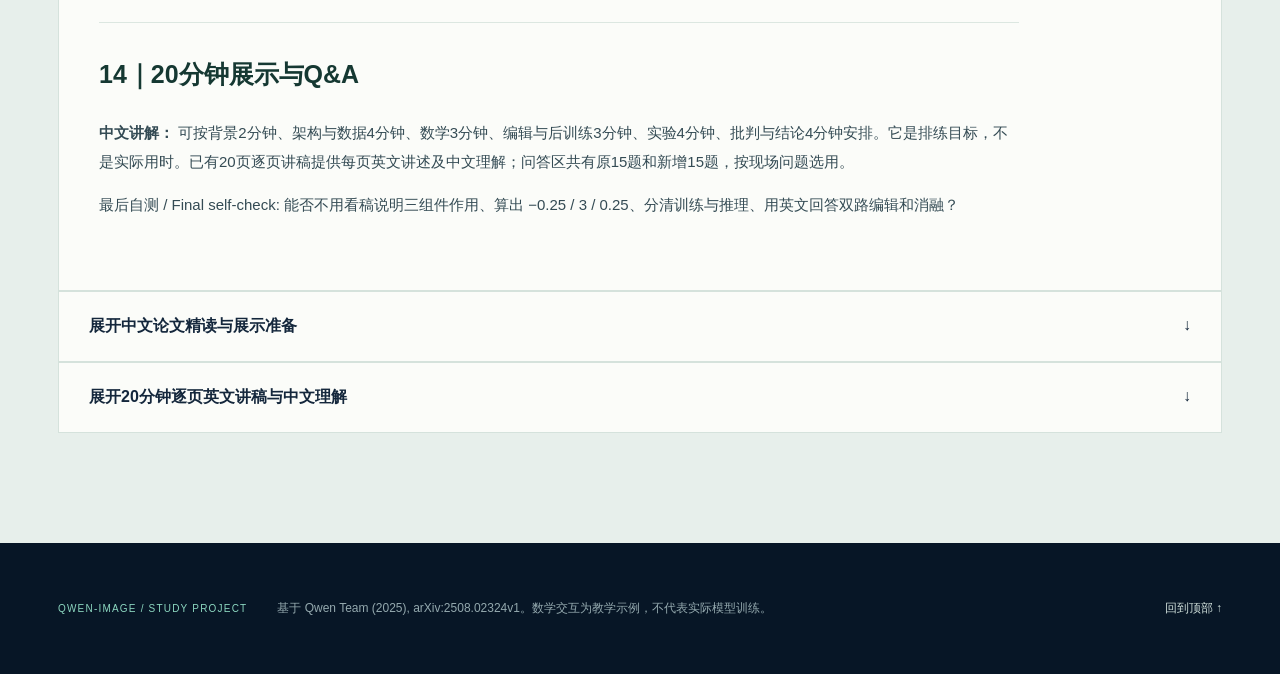
==== commit affb592e: "Add bilingual language switching to Qwen-Image classroom" ====
--- a/qwen-image/index.html
+++ b/qwen-image/index.html
@@ -1,5 +1,5 @@
 <!doctype html><html lang="zh-CN"><head><meta charset="UTF-8"><meta name="viewport" content="width=device-width,initial-scale=1"><meta name="description" content="Qwen-Image 论文互动课堂：数学、架构与展示准备"><title>Qwen-Image · 看见生成</title><link rel="stylesheet" href="style.css"></head><body>
-<header><a class="brand" href="#top">QI<span> / </span>研究课堂</a><nav aria-label="课程导航"><a href="#map">整体框架</a><a href="#lab">数学实验</a><a href="#presentation-prep">展示冲刺</a><a href="#video">讲解视频</a><a href="#notes">论文讲义</a></nav><a class="paper" href="https://arxiv.org/abs/2508.02324v1" target="_blank" rel="noopener">论文原文 ↗</a></header>
+<header><a class="brand" href="#top">QI<span> / </span>研究课堂</a><nav aria-label="课程导航"><a href="#map">整体框架</a><a href="#lab">数学实验</a><a href="#presentation-prep">展示冲刺</a><a href="#video">讲解视频</a><a href="#notes">论文讲义</a></nav><button id="language-toggle" class="language-toggle" type="button" aria-label="Switch to English">EN</button><a class="paper" href="https://arxiv.org/abs/2508.02324v1" target="_blank" rel="noopener">论文原文 ↗</a></header>
 <main id="top"><section class="hero wrap"><div class="hero-copy"><div class="eyebrow"><span class="dot"></span> 视觉生成 · 论文互动讲解</div><h1>看见<span>生成</span><br>理解每一步。</h1><p>一张图是如何从噪声走向可读的文字？从 Qwen-Image 的整体结构出发，亲手计算它的训练目标、理解编辑机制，并准备论文展示。</p><div class="hero-actions"><a class="button primary" href="#lab">开始互动实验 <span>↗</span></a><a class="button ghost" href="#notes">阅读完整讲义 ↓</a></div><div class="hero-meta"><span>01 / 理解架构</span><span>02 / 动手计算</span><span>03 / 批判性评估</span></div></div><div class="hero-art"><img src="assets/qwen-flow.jpg" alt="概念图：文字和图像条件进入生成模型，噪声逐渐变成图片"><div class="art-label"><span>CONCEPTUAL FRAMEWORK</span><b>从条件到图像</b></div></div></section>
 <section class="intro-band"><div class="wrap"><p>RESEARCH QUESTION</p><h2>画得漂亮，还要<span>写得准确。</span></h2><div>论文关注复杂文字渲染和图像编辑一致性：看懂要求、生成正确文字，并在修改局部时保持其他内容。</div></div></section>
 <section id="map" class="wrap section"><div class="section-head"><div><div class="eyebrow">01 / SYSTEM OVERVIEW</div><h2>先看整体，再看细节。</h2></div><p>这是根据论文构造的概念框架。图像为 AI 生成的示意图，以下结构说明和术语以文字为准。</p></div><div class="flow-grid"><article><span>01</span><h3>理解条件</h3><p>Qwen2.5-VL 编码提示词；编辑时也理解源图，提供语义条件。</p><small>论文 §2.2 · p.7</small></article><article><span>02</span><h3>压缩图像</h3><p>VAE 将图像编码为 latent；最终再由解码器将 latent 还原成像素。</p><small>论文 §2.3 · p.8</small></article><article><span>03</span><h3>预测速度</h3><p>MMDiT 结合条件和当前图像状态，学习预测从噪声到图像的速度。</p><small>论文 §4.1 · p.15</small></article><article><span>04</span><h3>双路编辑</h3><p>语义路径帮助理解修改要求，VAE 路径提供源图细节；两路提供互补条件。</p><small>论文 §4.3 · pp.18–19</small></article></div></section>
@@ -9,4 +9,4 @@
 <article class="prep-card"><span class="badge2">计算型教学例子 · Eq.(4) p.17</span><h3>GRPO：同组奖励如何比较？</h3><p>假设同一提示词下产生三个候选，输入自拟奖励。演示使用<strong>总体标准差</strong>；论文该公式处未明确此计算约定，因此数值仅为教学示例。</p><div class="reward-inputs"><label>候选 A<input id="reward-a" type="number" value="2" min="-10" max="10" step="1"></label><label>候选 B<input id="reward-b" type="number" value="4" min="-10" max="10" step="1"></label><label>候选 C<input id="reward-c" type="number" value="6" min="-10" max="10" step="1"></label></div><div class="comparison"><div><span>组内均值 μ</span><b id="reward-mean">4.00</b></div><div><span>总体标准差 σ</span><b id="reward-std">1.633</b></div></div><div class="advantage" id="reward-adv" aria-live="polite">A: −1.225　 B: 0.000　 C: 1.225</div><p id="reward-explain">正优势表示高于这组平均，不等于绝对质量已经足够好。</p><div class="exercise"><b>若三个奖励完全相同，分母会怎样？</b><div><button data-reward-answer="zero">标准差为零</button><button data-reward-answer="one">标准差为一</button></div><p id="reward-feedback" role="status">请选择，再试“相同奖励”预设。</p></div><div class="player"><button id="reward-equal">相同奖励</button><button id="reward-reset">恢复 2 / 4 / 6</button></div></article></div>
 <details class="prep-notes" open><summary>展开覆盖检查、推导与15个强化答问 <span>↓</span></summary><div id="revision" class="prose"></div></details></div></section>
 <section id="video" class="section wrap"><div class="section-head"><div><div class="eyebrow">03 / WATCH & LEARN</div><h2>两分钟，看懂核心路径。</h2></div><p>中文旁白与逐句字幕，围绕同一组数字展开。教学视频使用概念示意与可复算例子。</p></div><div class="video-layout"><video controls playsinline preload="metadata" poster="assets/qwen-flow.jpg"><track kind="subtitles" srclang="zh" label="中文字幕" src="video/subtitles.vtt"></video><div><h3>从一张海报开始</h3><p>一条清晰的路线：先理解需求，再看语义条件、图像表示、速度预测与解码，最后检验实验与结论。</p><a class="button primary" href="video/qwen-image-explainer.mp4" download>下载讲解视频 ↓</a><a class="button ghost dark" href="video/subtitles.srt" download>下载字幕 ↓</a></div></div></section>
-<section id="notes" class="section notes"><div class="wrap"><div class="section-head"><div><div class="eyebrow">04 / STUDY GUIDE</div><h2>把论文讲清楚。</h2></div><p>中英对照讲解、20 分钟逐页汇报时间表、15 组中英问答。所有结论以指定论文版本为依据。</p></div><details open id="bilingual"><summary>中英对照论文讲义 / Bilingual lecture <span>↓</span></summary><div id="bilingual-lecture" class="prose"></div></details><details><summary>展开中文论文精读与展示准备 <span>↓</span></summary><div id="lesson" class="prose"></div></details><details><summary>展开20分钟逐页英文讲稿与中文理解 <span>↓</span></summary><div id="speaker" class="prose"></div></details></div></section></main><footer><div class="wrap"><span>QWEN-IMAGE / STUDY PROJECT</span><p>基于 Qwen Team (2025), arXiv:2508.02324v1。数学交互为教学示例，不代表实际模型训练。</p><a href="#top">回到顶部 ↑</a></div></footer><script src="lesson-content.js"></script><script src="speaker-content.js"></script><script type="module" src="app.js"></script></body></html>
+<section id="notes" class="section notes"><div class="wrap"><div class="section-head"><div><div class="eyebrow">04 / STUDY GUIDE</div><h2>把论文讲清楚。</h2></div><p>中英对照讲解、20 分钟逐页汇报时间表、15 组中英问答。所有结论以指定论文版本为依据。</p></div><details open id="bilingual"><summary>中英对照论文讲义 / Bilingual lecture <span>↓</span></summary><div id="bilingual-lecture" class="prose"></div></details><details><summary>展开中文论文精读与展示准备 <span>↓</span></summary><div id="lesson" class="prose"></div></details><details><summary>展开20分钟逐页英文讲稿与中文理解 <span>↓</span></summary><div id="speaker" class="prose"></div></details></div></section></main><footer><div class="wrap"><span>QWEN-IMAGE / STUDY PROJECT</span><p>基于 Qwen Team (2025), arXiv:2508.02324v1。数学交互为教学示例，不代表实际模型训练。</p><a href="#top">回到顶部 ↑</a></div></footer><script src="lesson-content.js"></script><script src="speaker-content.js"></script><script type="module" src="app.js"></script><script type="module" src="locale.js"></script></body></html>
--- a/qwen-image/style.css
+++ b/qwen-image/style.css
@@ -1,3 +1,5 @@
 :root{--ink:#14273c;--navy:#09182a;--muted:#657587;--mint:#95dec9;--paper:#f4f6f2;--line:#dce4e1}*{box-sizing:border-box}html{scroll-behavior:smooth}body{margin:0;background:var(--paper);color:var(--ink);font-family:-apple-system,BlinkMacSystemFont,"PingFang SC","Microsoft YaHei",sans-serif}a{color:inherit;text-decoration:none}button,input,select{font:inherit}button,a,summary,select{outline-offset:4px}button:focus-visible,a:focus-visible,summary:focus-visible,input:focus-visible,select:focus-visible{outline:3px solid #de9e36}header{height:76px;display:flex;align-items:center;gap:30px;padding:0 max(5vw,24px);position:sticky;top:0;z-index:10;background:rgba(244,246,242,.94);backdrop-filter:blur(16px);border-bottom:1px solid var(--line)}.brand{font-size:15px;font-weight:750;letter-spacing:.05em;white-space:nowrap}.brand span{color:#71a999}nav{display:flex;gap:28px;margin-left:auto;font-size:13px;color:#536678}nav a:hover,.paper:hover{color:#008e77}.paper{font-size:13px;font-weight:700;border:1px solid #bdcbc7;border-radius:40px;padding:10px 16px}.wrap{max-width:1260px;margin:auto;padding-left:48px;padding-right:48px}.hero{min-height:650px;display:grid;grid-template-columns:0.85fr 1.15fr;gap:55px;align-items:center;padding-top:70px;padding-bottom:85px}.eyebrow{font-size:11px;font-weight:800;letter-spacing:.17em;color:#399881}.dot{display:inline-block;width:8px;height:8px;border-radius:100%;background:#6dcab0;margin-right:9px}.hero h1{font-family:Georgia,"Songti SC",serif;letter-spacing:-.055em;font-size:clamp(54px,5.7vw,72px);line-height:1.1;margin:26px 0}.hero h1 span{color:#3aa98f}.hero-copy>p{font-size:16px;line-height:1.95;color:#5b6c79;max-width:480px}.hero-actions{display:flex;gap:12px;flex-wrap:wrap;margin-top:34px}.button{display:inline-flex;align-items:center;gap:20px;border-radius:5px;padding:15px 20px;font-size:13px;font-weight:700;min-height:48px}.primary{background:#123c37;color:white;border:1px solid #123c37}.ghost{border:1px solid #c2d1ca}.hero-meta{display:flex;flex-wrap:wrap;gap:16px;font-size:10px;letter-spacing:.09em;color:#85918c;margin-top:70px}.hero-art{position:relative;background:#081729;border-radius:10px;overflow:hidden;box-shadow:0 30px 65px #09211b1c}.hero-art img{display:block;width:100%;min-height:360px;object-fit:cover}.art-label{position:absolute;bottom:18px;left:20px;color:#fff;display:flex;flex-direction:column;gap:6px;font-size:13px}.art-label span{font-size:9px;letter-spacing:.18em;color:#a3e4d7}.intro-band{background:#e0ece6;padding:55px 0}.intro-band .wrap{display:grid;grid-template-columns:1fr 2fr 1.3fr;align-items:center;gap:35px}.intro-band p{font-size:10px;letter-spacing:.18em;color:#408b7d;font-weight:700}.intro-band h2{font:36px/1.2 Georgia,"Songti SC",serif;margin:0}.intro-band h2 span{color:#31937d}.intro-band div div{font-size:14px;line-height:1.8;color:#5a706c}.section{padding-top:110px;padding-bottom:110px}.section-head{display:flex;align-items:end;justify-content:space-between;gap:35px;margin-bottom:42px}.section-head h2{font:clamp(32px,4vw,48px)/1.18 Georgia,"Songti SC",serif;letter-spacing:-.025em;margin:15px 0 0}.section-head>p{max-width:370px;font-size:14px;line-height:1.8;color:#718077;margin:0}.flow-grid{display:grid;grid-template-columns:repeat(4,1fr);gap:1px;background:#d8e3de;border:1px solid #d8e3de}.flow-grid article{background:#fbfcf9;padding:30px 25px;min-height:240px}.flow-grid article>span{font:italic 34px Georgia;color:#86b4a6}.flow-grid h3{margin:32px 0 12px;font-size:19px}.flow-grid p{font-size:14px;line-height:1.75;color:#667776}.flow-grid small{color:#9aaba4}.lab{background:#091b2d;color:#f2f7f5}.lab .section-head>p{color:#a5b6be}.light{color:#87d8c2}.lab-grid{display:grid;grid-template-columns:325px 1fr;border:1px solid #294159;background:#10273d}.controls{padding:27px;border-right:1px solid #294159}.control-head{display:flex;align-items:center;justify-content:space-between;margin-bottom:30px;gap:10px}.pill{border:1px solid #538d85;color:#a6dfce;border-radius:20px;padding:5px 8px;font-size:10px}label{display:block;font-size:13px;color:#c8d6d7;margin:21px 0}label output{float:right;color:#86ddc6;font-variant-numeric:tabular-nums}input[type=range]{display:block;width:100%;accent-color:#7bd1bb;margin:12px 0}.preset,.prediction>div,.player{display:flex;gap:8px;flex-wrap:wrap}button{border:1px solid #405b6c;background:#182f42;color:#e5efed;border-radius:4px;padding:10px 12px;min-height:44px;cursor:pointer;font-size:12px}button:hover{border-color:#85d1bd}.prediction{border-top:1px solid #30495d;margin-top:28px;padding-top:23px}.prediction b{font-size:13px;line-height:1.6}.prediction>div{margin-top:12px}.prediction p,.explain{font-size:12px;line-height:1.7;color:#a7bdc4}.visual{padding:32px}.visual-title{display:flex;justify-content:space-between;align-items:center}.visual-title span{font-size:10px;letter-spacing:.18em;color:#83bdad}.visual h3{font-size:18px;margin:9px 0}.time{color:#bdd5d0;font-size:14px}.time strong{font-size:27px;color:#82ddc6}.visual svg{width:100%;display:block;margin:4px auto}.formula{text-align:center;font:24px Georgia;color:#f7e9c3}.values{display:grid;grid-template-columns:repeat(3,1fr);gap:8px;margin:25px 0}.values div{padding:16px;background:#162f43}.values span{display:block;font-size:11px;color:#a6bac2}.values b{display:block;margin-top:10px;font-size:22px;color:#88dcc7}.scrub{display:flex;align-items:center;gap:14px;margin:25px 0;color:#b8c9ca}.scrub input{flex:1}.scrub span{font-size:11px;white-space:nowrap}.player label{margin:0 0 0 auto;display:flex;align-items:center;gap:8px}.player select{background:#10273d;color:#fff;border:1px solid #405b6c;padding:8px}.lab-foot{font-size:12px;color:#98aeb4;line-height:1.8;margin-top:22px}.video-layout{display:grid;grid-template-columns:minmax(200px,360px) 1fr;gap:70px;align-items:center;padding:35px;background:#e3eee8}.video-layout video{width:100%;max-height:620px;background:#07111d;object-fit:contain}.video-layout h3{font:32px Georgia,"Songti SC",serif}.video-layout p{line-height:1.9;color:#5c706b;max-width:450px}.dark{margin-left:8px}.notes{background:#e7efeb}details{background:#fbfcf9;border:1px solid #d5e2dc}summary{list-style:none;cursor:pointer;padding:24px 30px;font-weight:750}summary span{float:right}.prose{padding:5px 40px 55px;max-width:1000px;line-height:1.9;color:#344b54;font-size:15px}.prose h1{display:none}.prose h2{font-size:25px;margin-top:55px;color:#153832;border-top:1px solid #dce7e1;padding-top:28px}.prose h3{font-size:17px;margin-top:30px}.prose a{color:#078571;text-decoration:underline}.prose table{border-collapse:collapse;width:100%;display:block;overflow-x:auto}.prose th,.prose td{border:1px solid #d9e5de;padding:10px 12px;min-width:115px;text-align:left;vertical-align:top;font-size:13px}.prose th{background:#edf5ef}.prose pre{overflow:auto;padding:20px;background:#10273d;color:#d5f1e4}.prose blockquote{border-left:3px solid #82c6b2;margin-left:0;padding-left:20px;color:#687b73}footer{background:#071626;color:#d0e0db;padding:45px 0;font-size:12px}footer .wrap{display:flex;align-items:center;gap:30px}footer span{color:#8cd7c0;letter-spacing:.12em;font-size:10px}footer p{flex:1;color:#94a9ae}footer a{white-space:nowrap}@media(max-width:900px){nav{gap:12px}.hero{grid-template-columns:1fr;gap:30px}.hero-art img{min-height:250px}.hero-meta{margin-top:35px}.intro-band .wrap{grid-template-columns:1fr}.flow-grid{grid-template-columns:repeat(2,1fr)}.lab-grid{grid-template-columns:1fr}.controls{border-right:0;border-bottom:1px solid #294159}.section-head{align-items:start;flex-direction:column}.video-layout{gap:25px}}@media(max-width:600px){header{height:65px;padding:0 20px}nav{overflow:auto;white-space:nowrap;gap:15px}nav a{font-size:12px}.paper{display:none}.brand{font-size:13px}.wrap{padding-left:22px;padding-right:22px}.hero{padding-top:48px;padding-bottom:65px;min-height:auto}.hero h1{font-size:54px}.section{padding-top:75px;padding-bottom:75px}.flow-grid{grid-template-columns:1fr 1fr}.flow-grid article{padding:20px 17px}.flow-grid h3{margin-top:18px}.visual{padding:20px}.values{gap:4px}.values div{padding:10px}.values b{font-size:18px}.scrub{display:block}.player label{margin-left:0}.video-layout{grid-template-columns:1fr;padding:20px}.video-layout video{max-height:530px}.prose{padding:5px 20px 35px}.intro-band h2{font-size:30px}footer .wrap{display:block}footer p{line-height:1.8}.dark{margin-left:0}}@media(prefers-reduced-motion:reduce){html{scroll-behavior:auto}*{transition:none!important;animation:none!important}}
 .metric-lab{display:grid;grid-template-columns:1fr 1.7fr;gap:40px;margin-top:65px;border-top:1px solid #385163;padding-top:38px}.metric-lab h3{font:27px/1.3 Georgia,"Songti SC",serif}.metric-lab p{font-size:13px;color:#b7c9c9;line-height:1.8}.metric-inputs{display:grid;grid-template-columns:repeat(4,1fr);gap:10px}.metric-inputs label{margin:0}.metric-inputs input{width:100%;display:block;margin-top:9px;padding:10px;border:1px solid #405b6c;border-radius:4px;background:#0b1c2f;color:white;min-height:44px}.metric-results{display:grid;grid-template-columns:1fr 1fr;gap:10px;margin-top:18px}.metric-results div{padding:15px;background:#183247}.metric-results span,.metric-results small{display:block;font-size:11px;color:#b2c6c6}.metric-results b{display:block;color:#92e1c5;font-size:25px;margin:8px 0}@media(max-width:900px){.metric-lab{grid-template-columns:1fr}}@media(max-width:600px){.metric-inputs{grid-template-columns:1fr 1fr}}
 .prep{background:#f4f6f2}.prep-grid{display:grid;grid-template-columns:1fr 1fr;gap:18px}.prep-card{padding:28px;background:#fff;border:1px solid #d4e2db;border-radius:6px}.prep-card h3{font:27px/1.3 Georgia,"Songti SC",serif;color:#163f37}.prep-card p{font-size:14px;line-height:1.8;color:#5d706b}.prep-card label{color:#45625a}.prep-card label output{color:#197d68}.badge2{display:inline-block;padding:6px 10px;border:1px solid #c6e2d5;color:#267e6a;font-size:11px}.comparison{display:grid;grid-template-columns:1fr 1fr;gap:8px}.comparison div{padding:14px;background:#edf5ef;min-width:0}.comparison span,.comparison small{display:block;font-size:11px;color:#597468}.comparison b{display:block;font-size:24px;margin:6px 0;color:#196f5d}.exercise{border-top:1px solid #dce8df;padding-top:18px;margin-top:18px}.exercise b{font-size:13px}.exercise div{display:flex;gap:8px;flex-wrap:wrap;margin-top:12px}.prep-card button{border-color:#a9c9bc;color:#175d4c;background:#f5faf6}.reward-inputs{display:grid;grid-template-columns:repeat(3,1fr);gap:10px}.reward-inputs input{display:block;width:100%;min-height:44px;margin-top:7px;padding:8px;border:1px solid #bad1c3;border-radius:4px}.advantage{margin-top:12px;padding:16px;background:#eef6f1;font-size:15px;font-variant-numeric:tabular-nums;color:#166650}.prep-notes{margin-top:26px}@media(max-width:800px){.prep-grid{grid-template-columns:1fr}}
+/* Language switch: label names the language the button will activate. */
+.language-toggle{border:1px solid #bdcbc7;background:transparent;border-radius:50%;width:42px;height:42px;flex:none;font-size:12px;font-weight:800;letter-spacing:.03em;color:var(--ink);cursor:pointer}.language-toggle:hover{background:#e0ece6}html[data-lang="zh"] .only-en,html[data-lang="en"] .only-zh{display:none!important}@media(max-width:700px){header{gap:10px}.language-toggle{width:38px;height:38px}.hero h1{font-size:clamp(42px,10vw,60px)}}
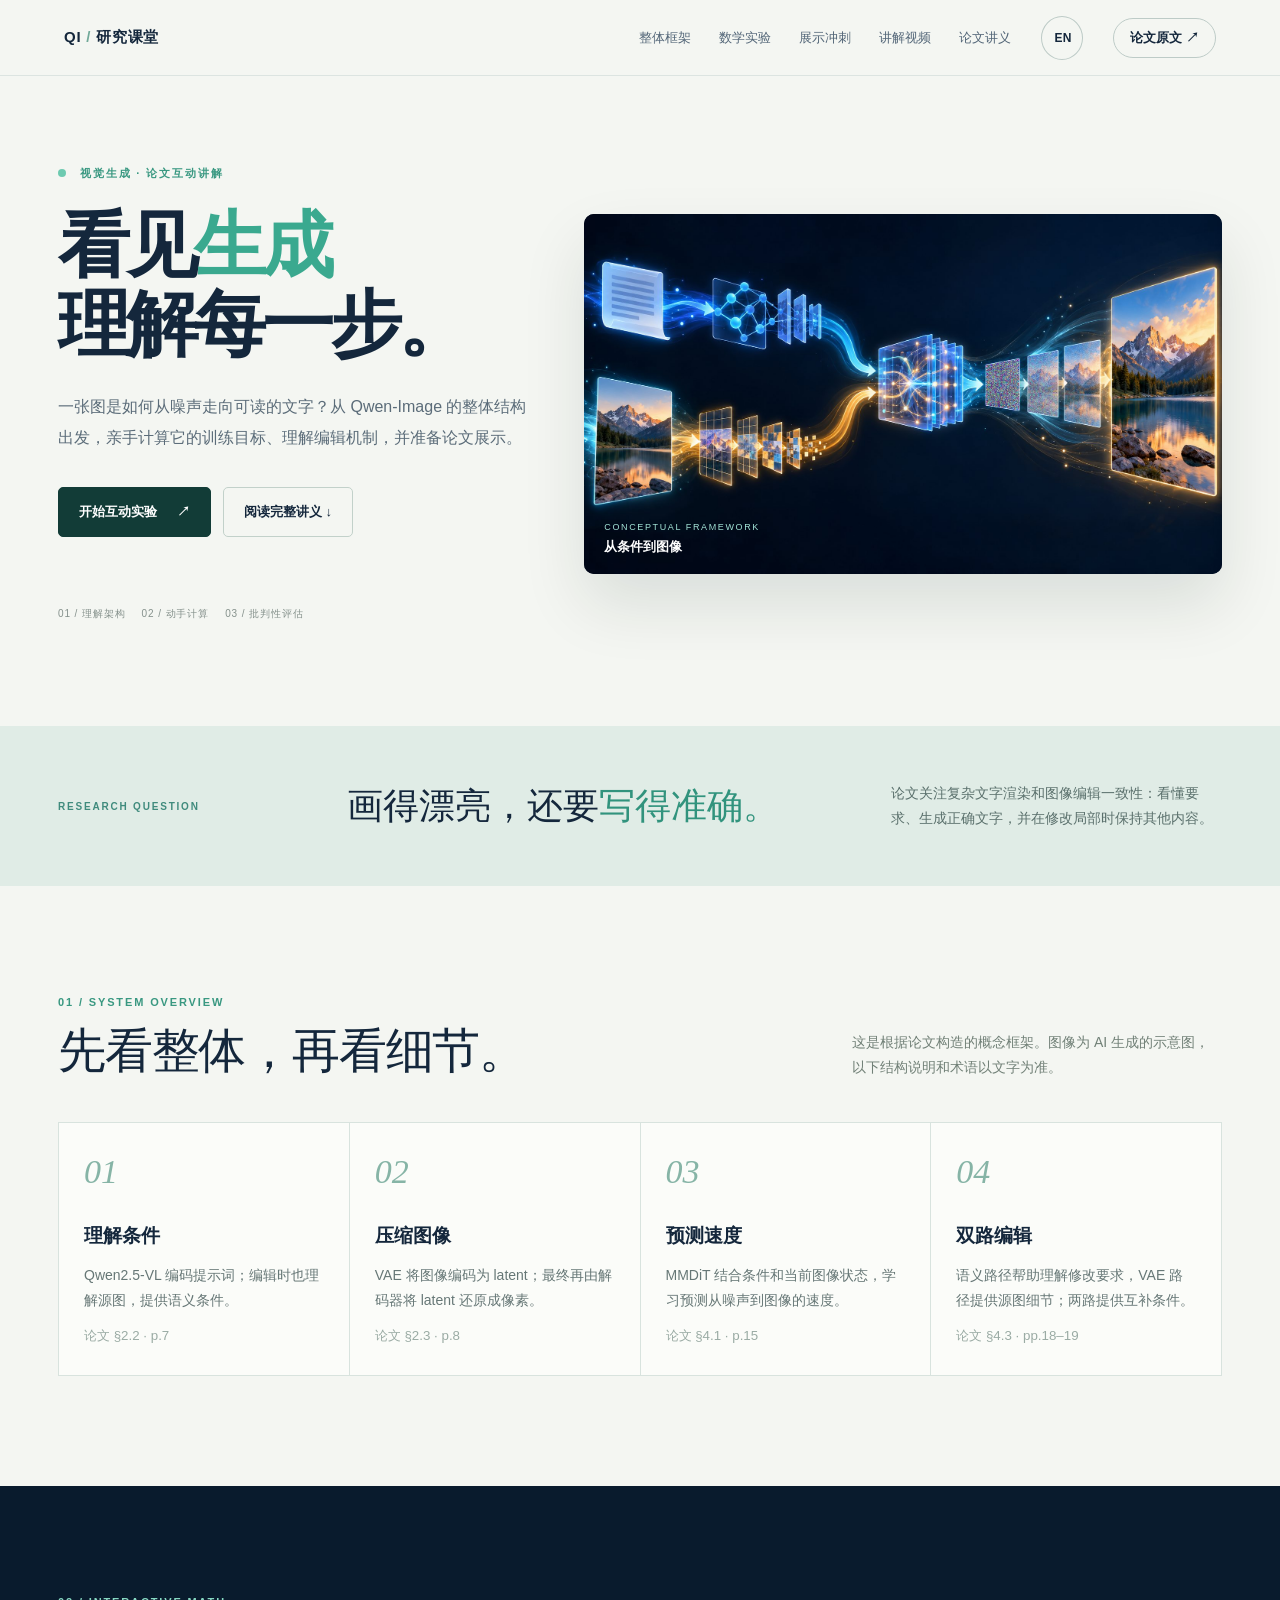
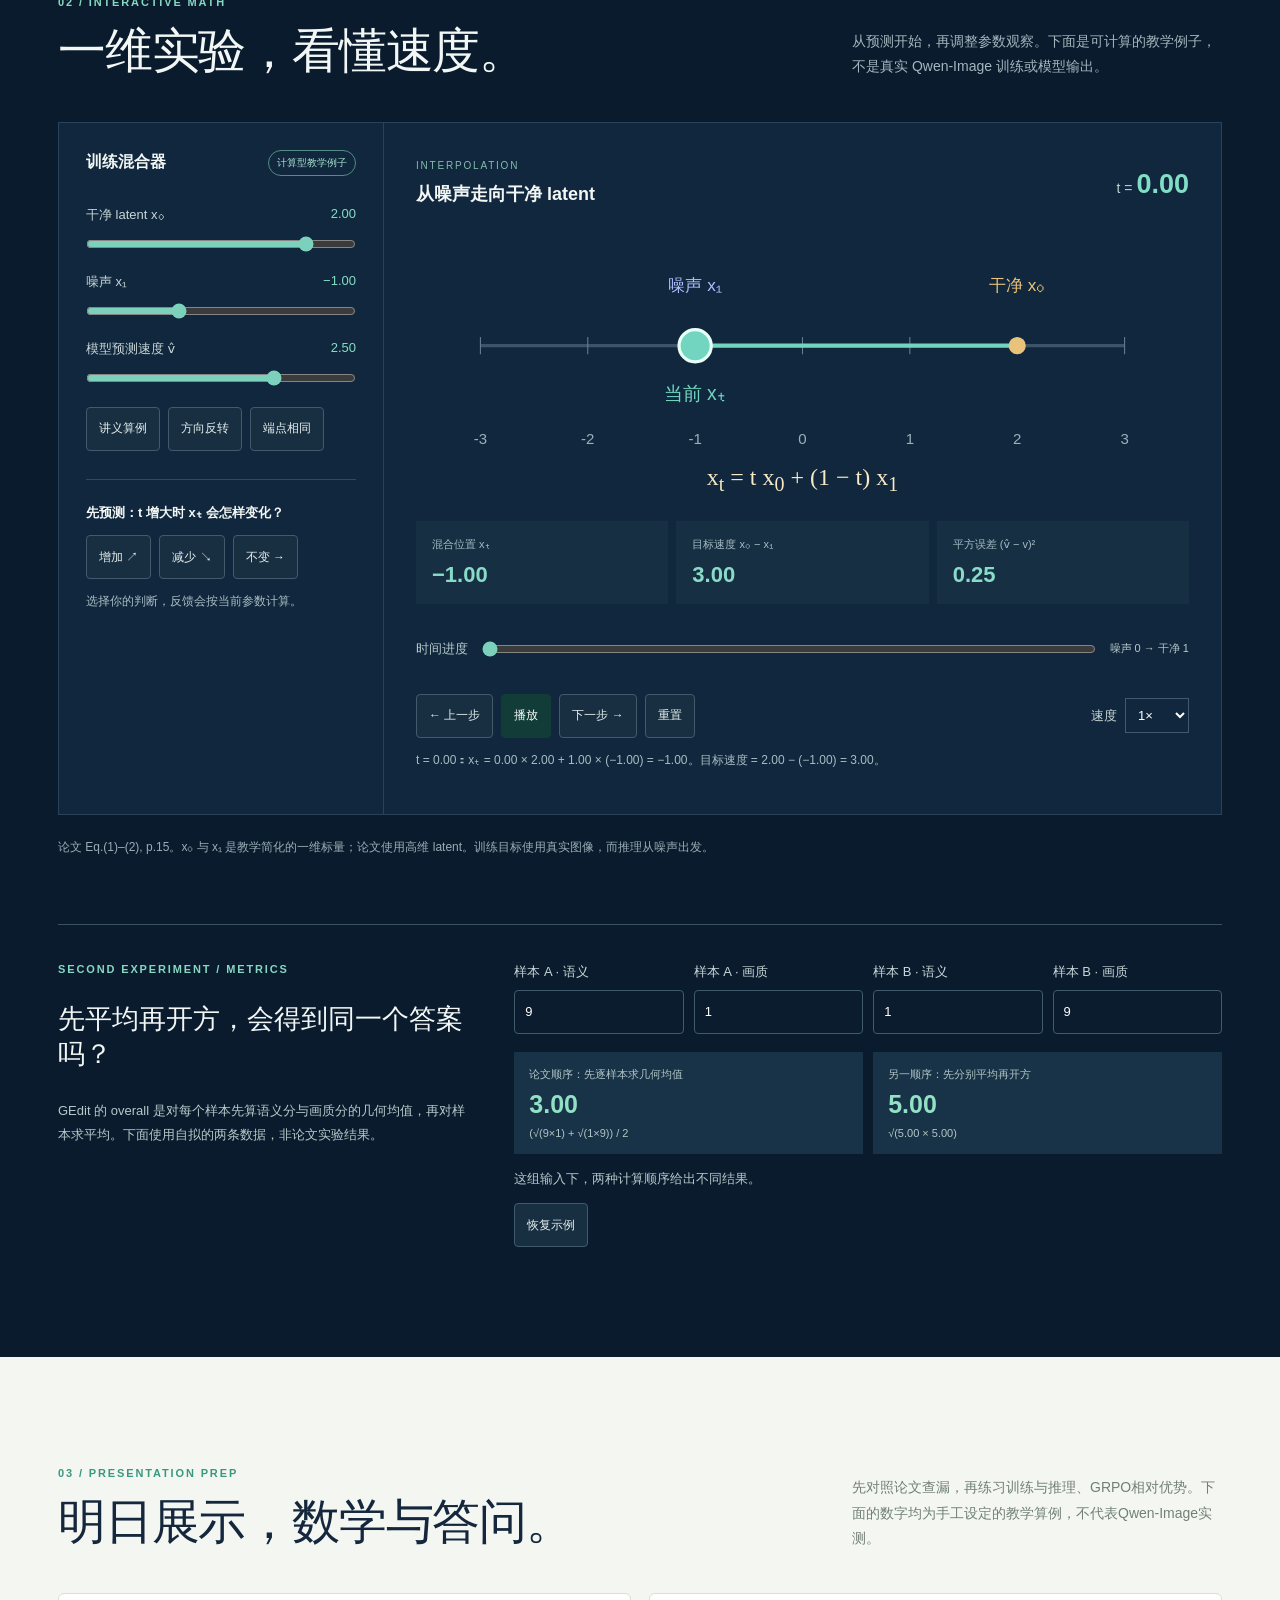
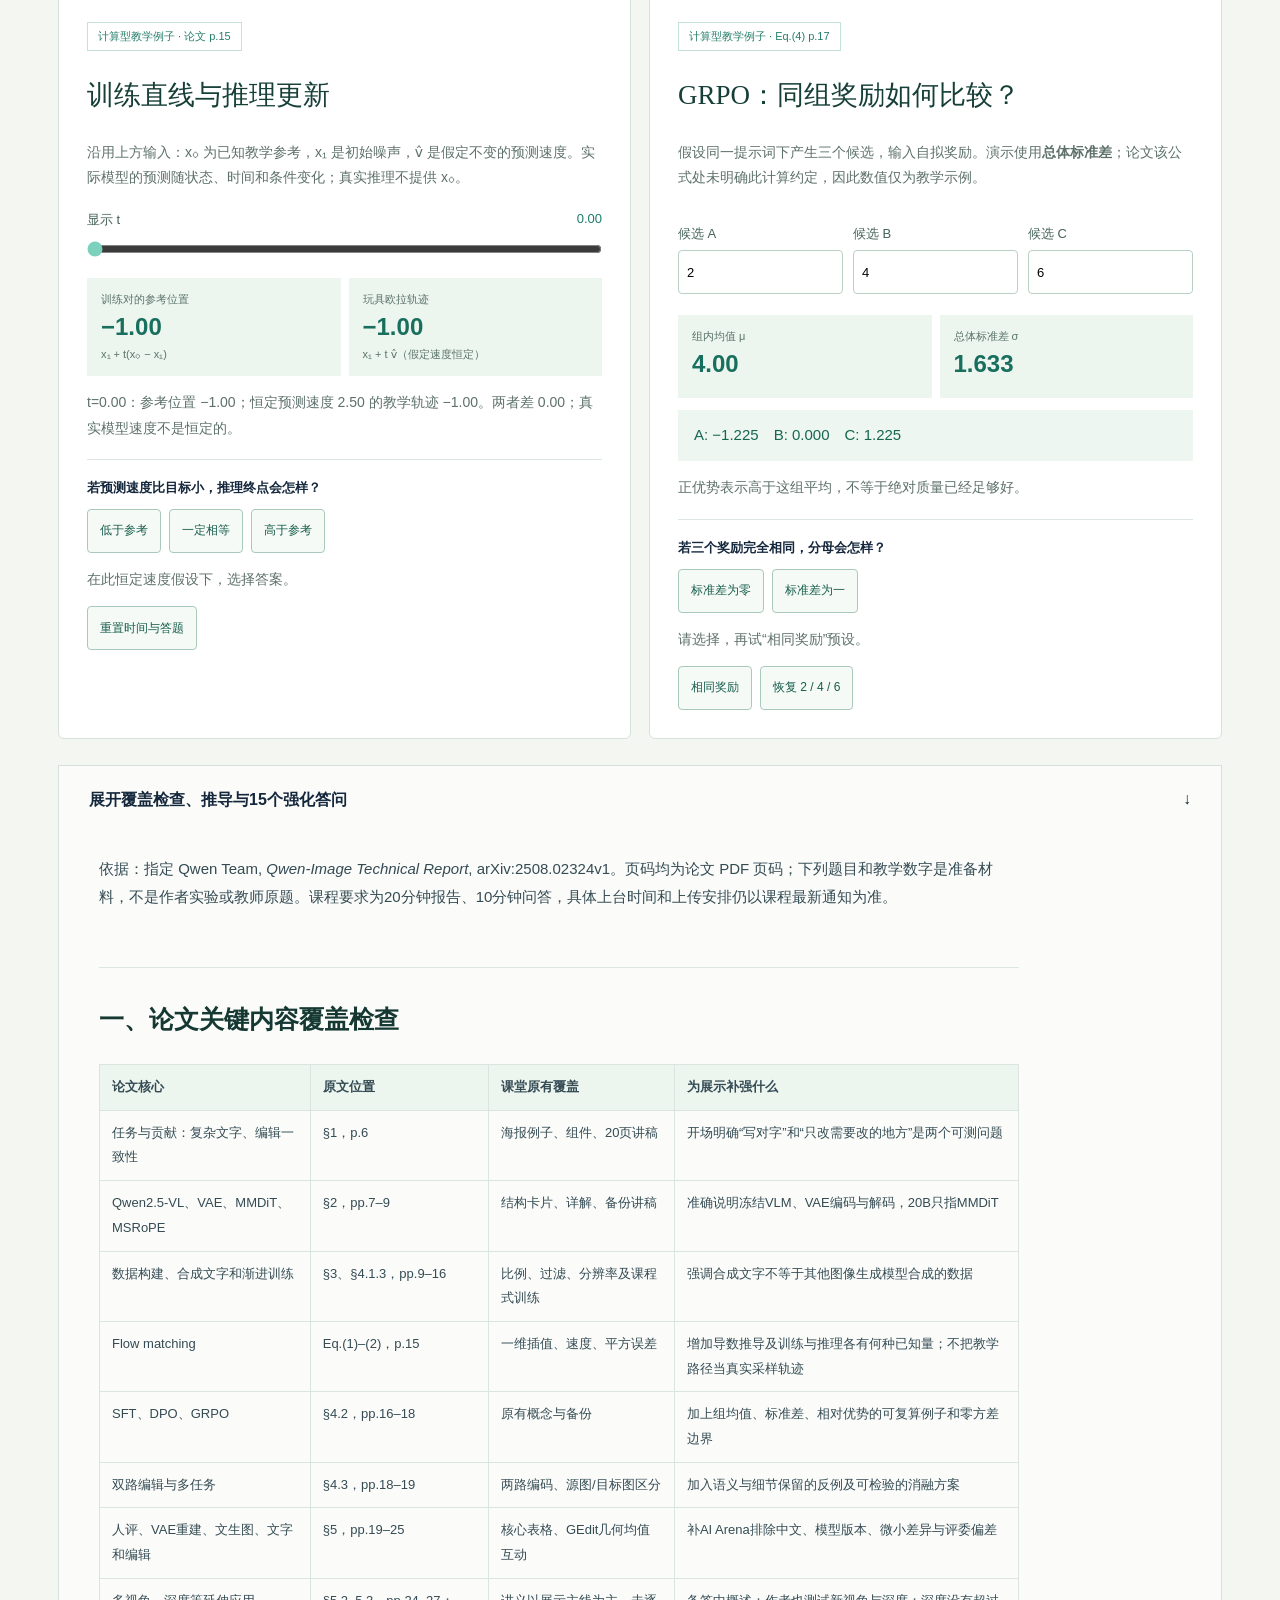
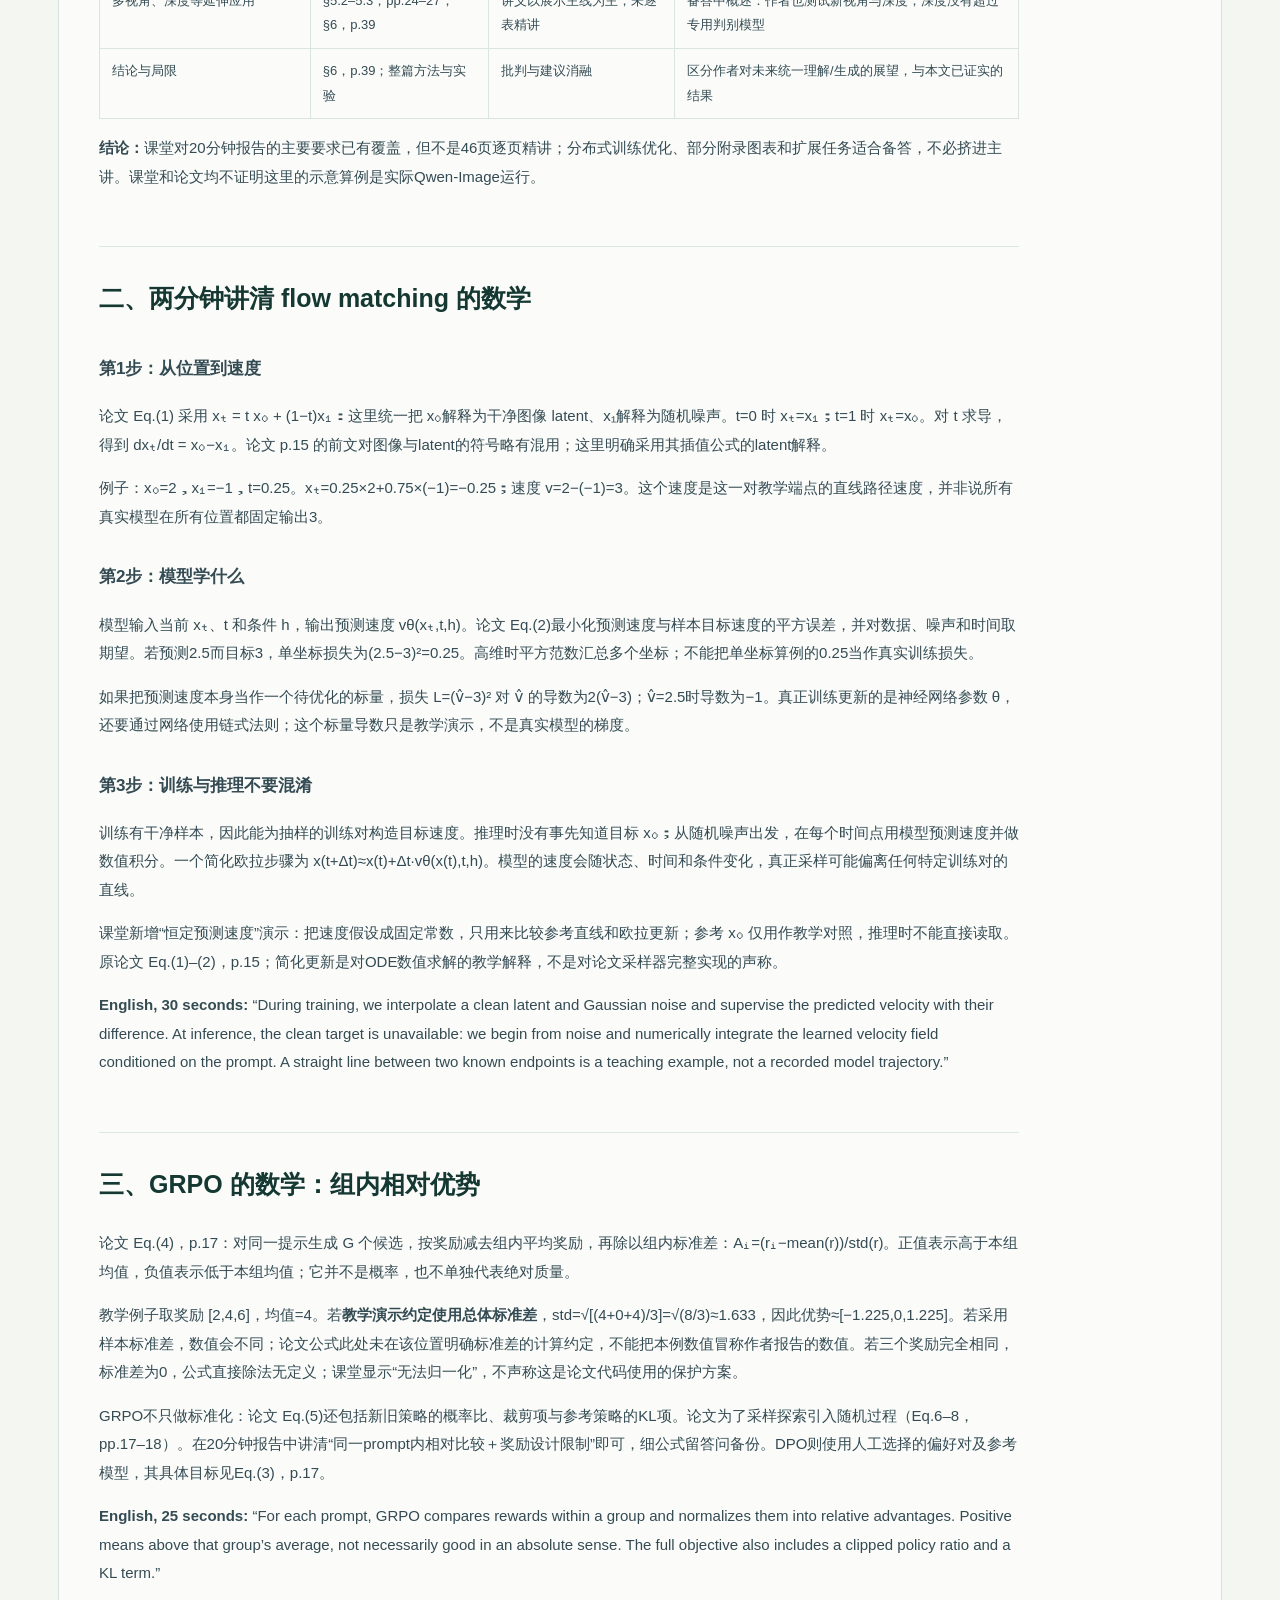
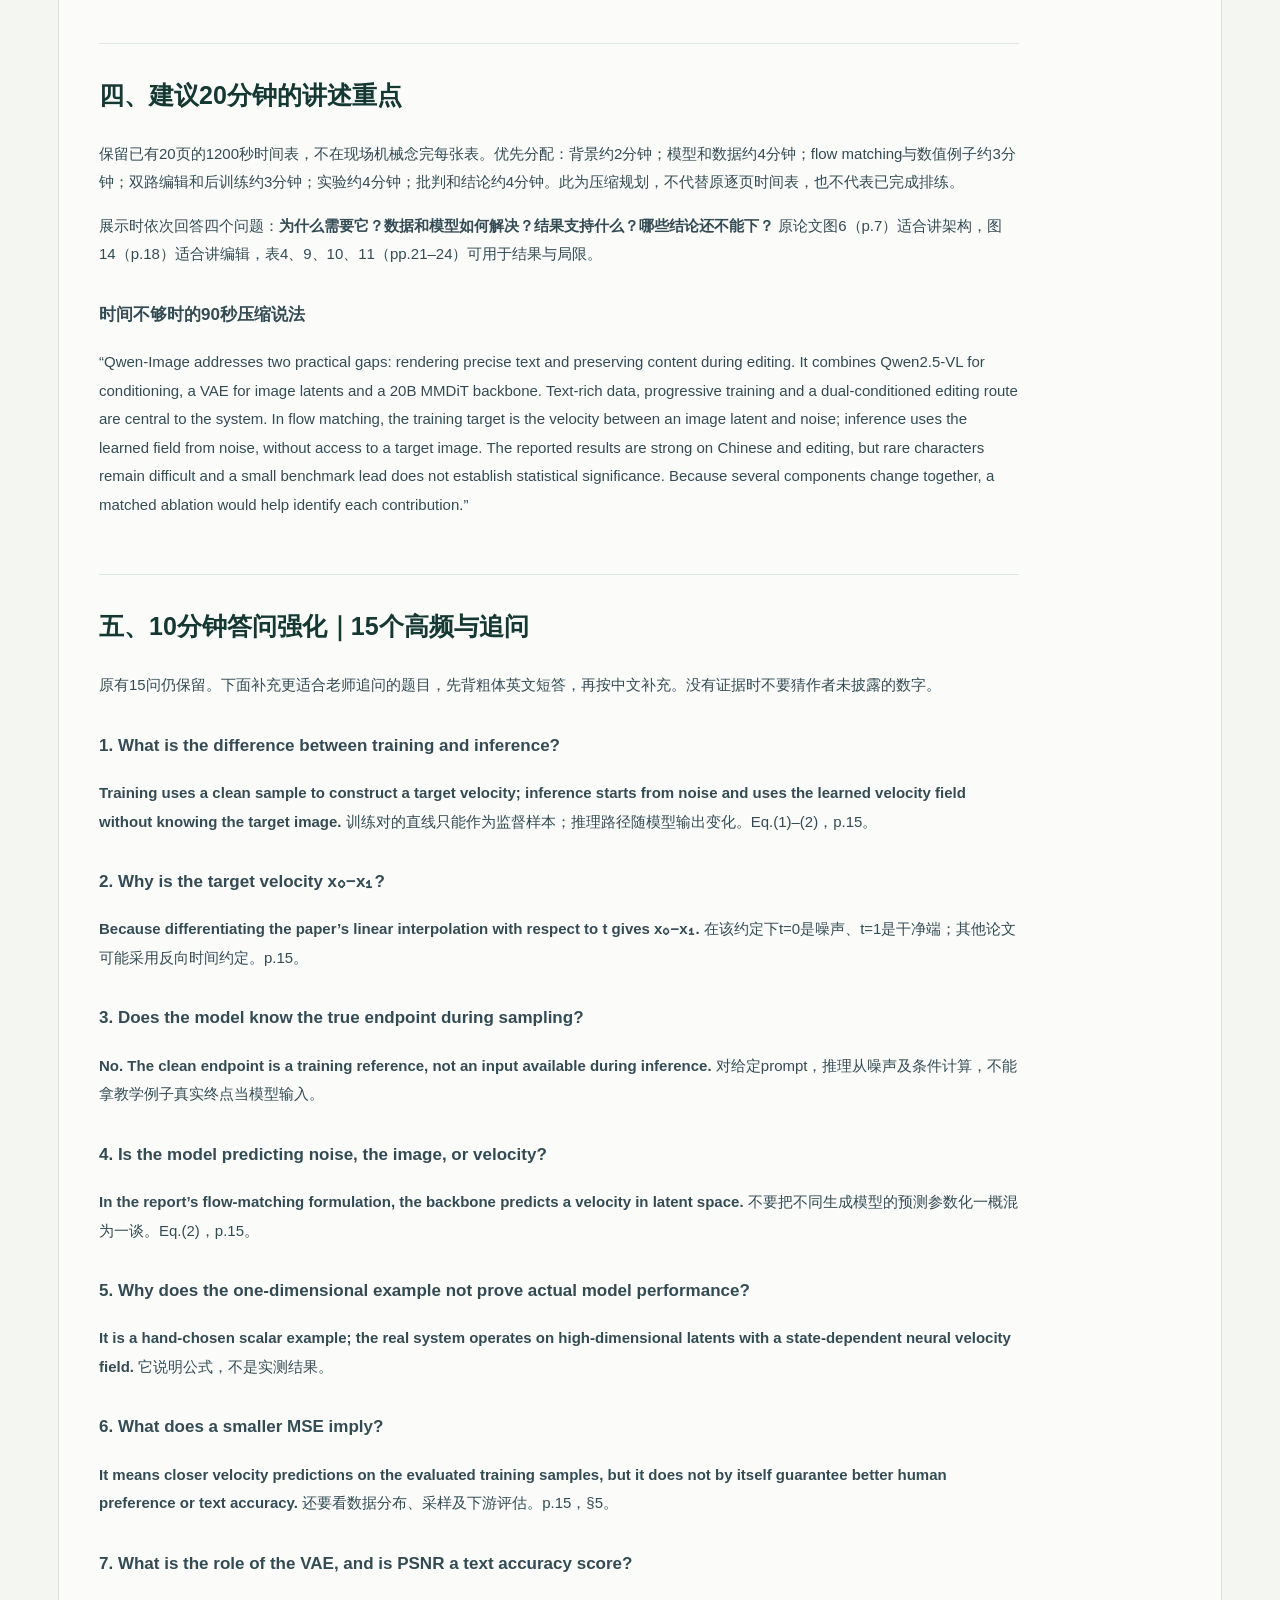
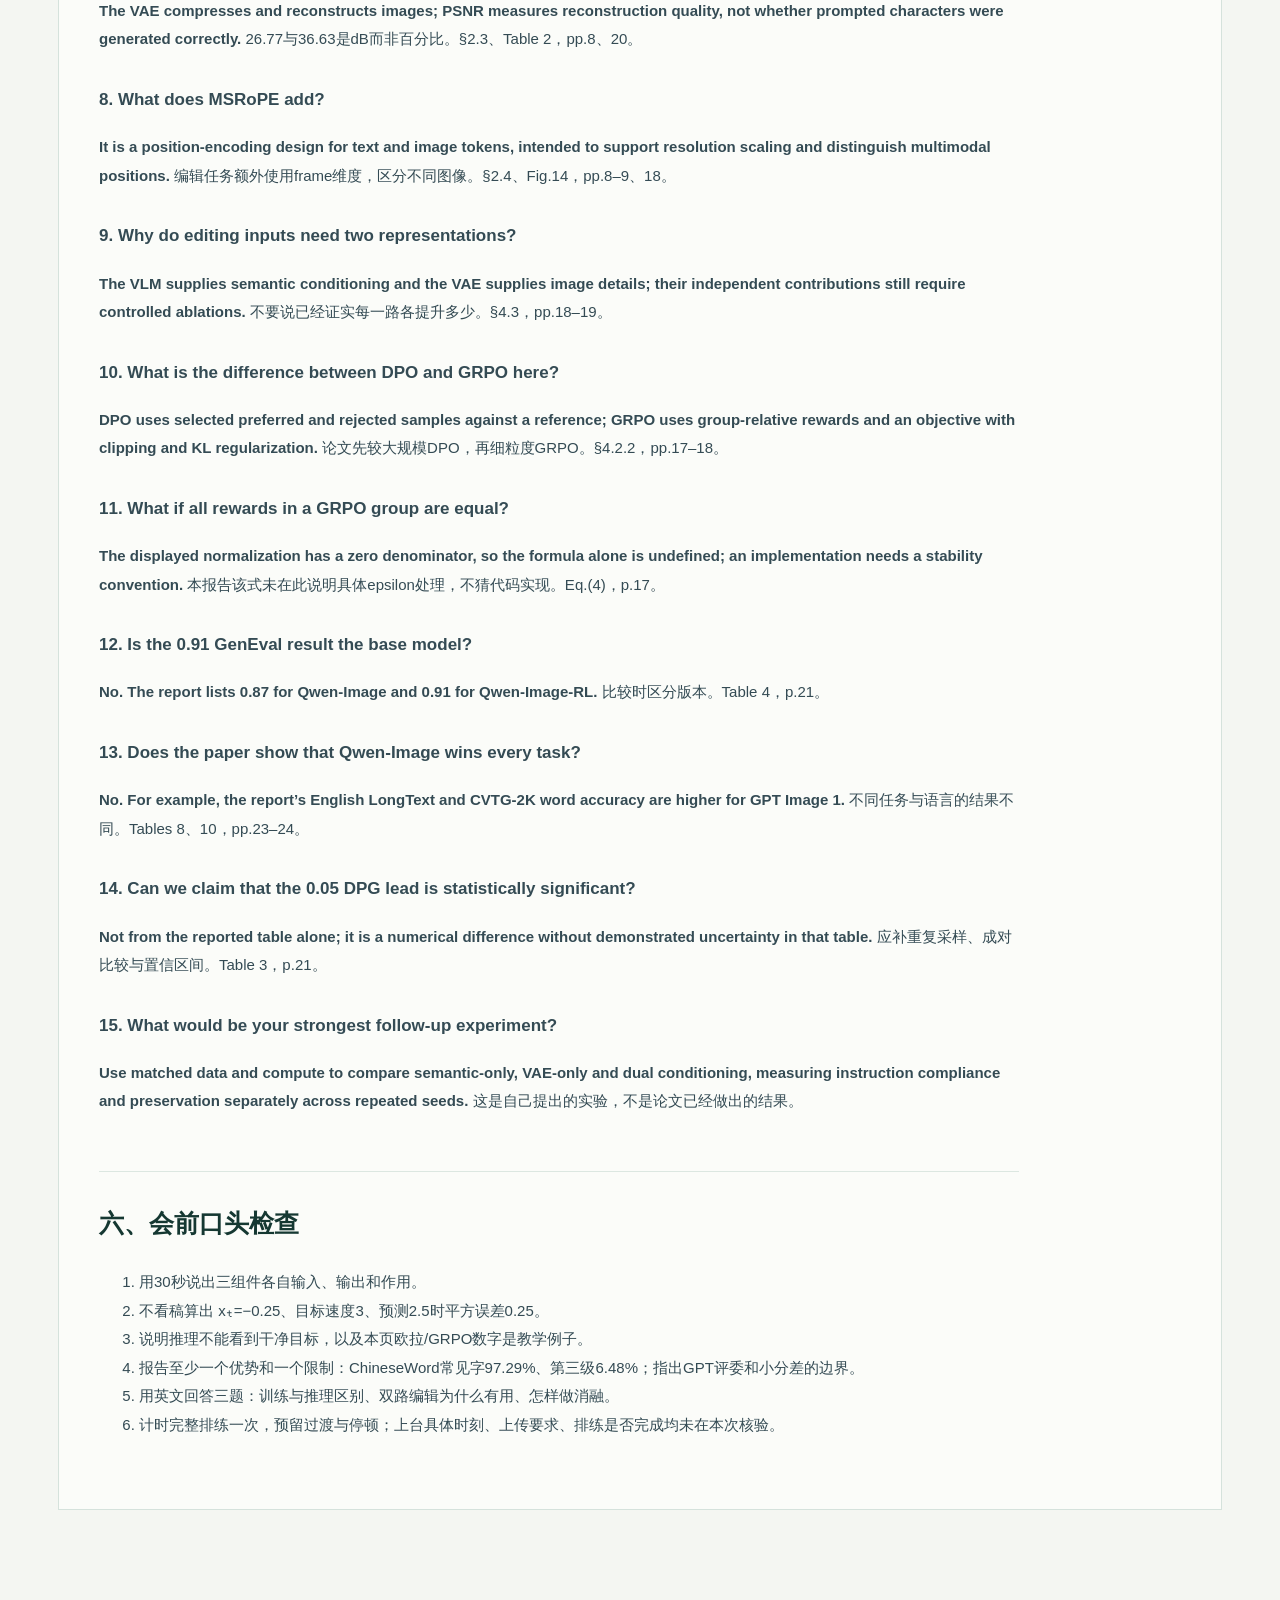
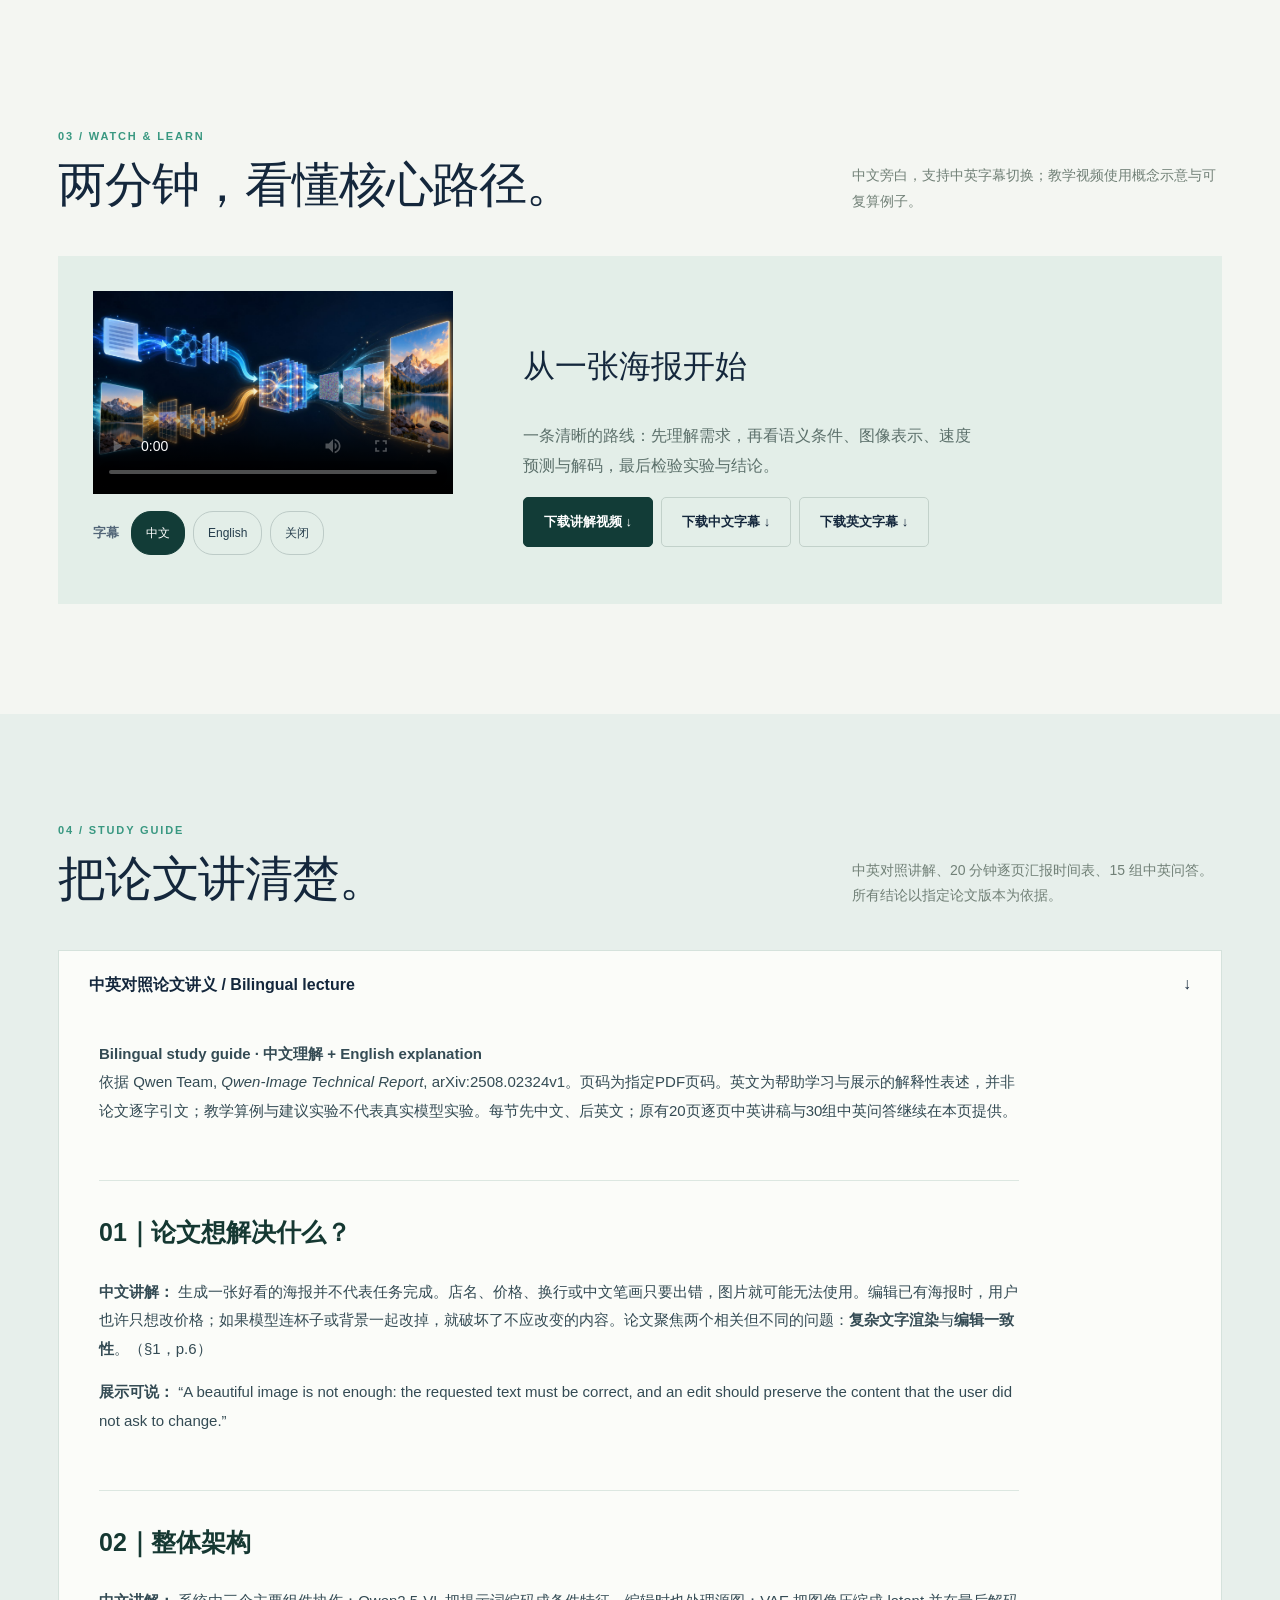
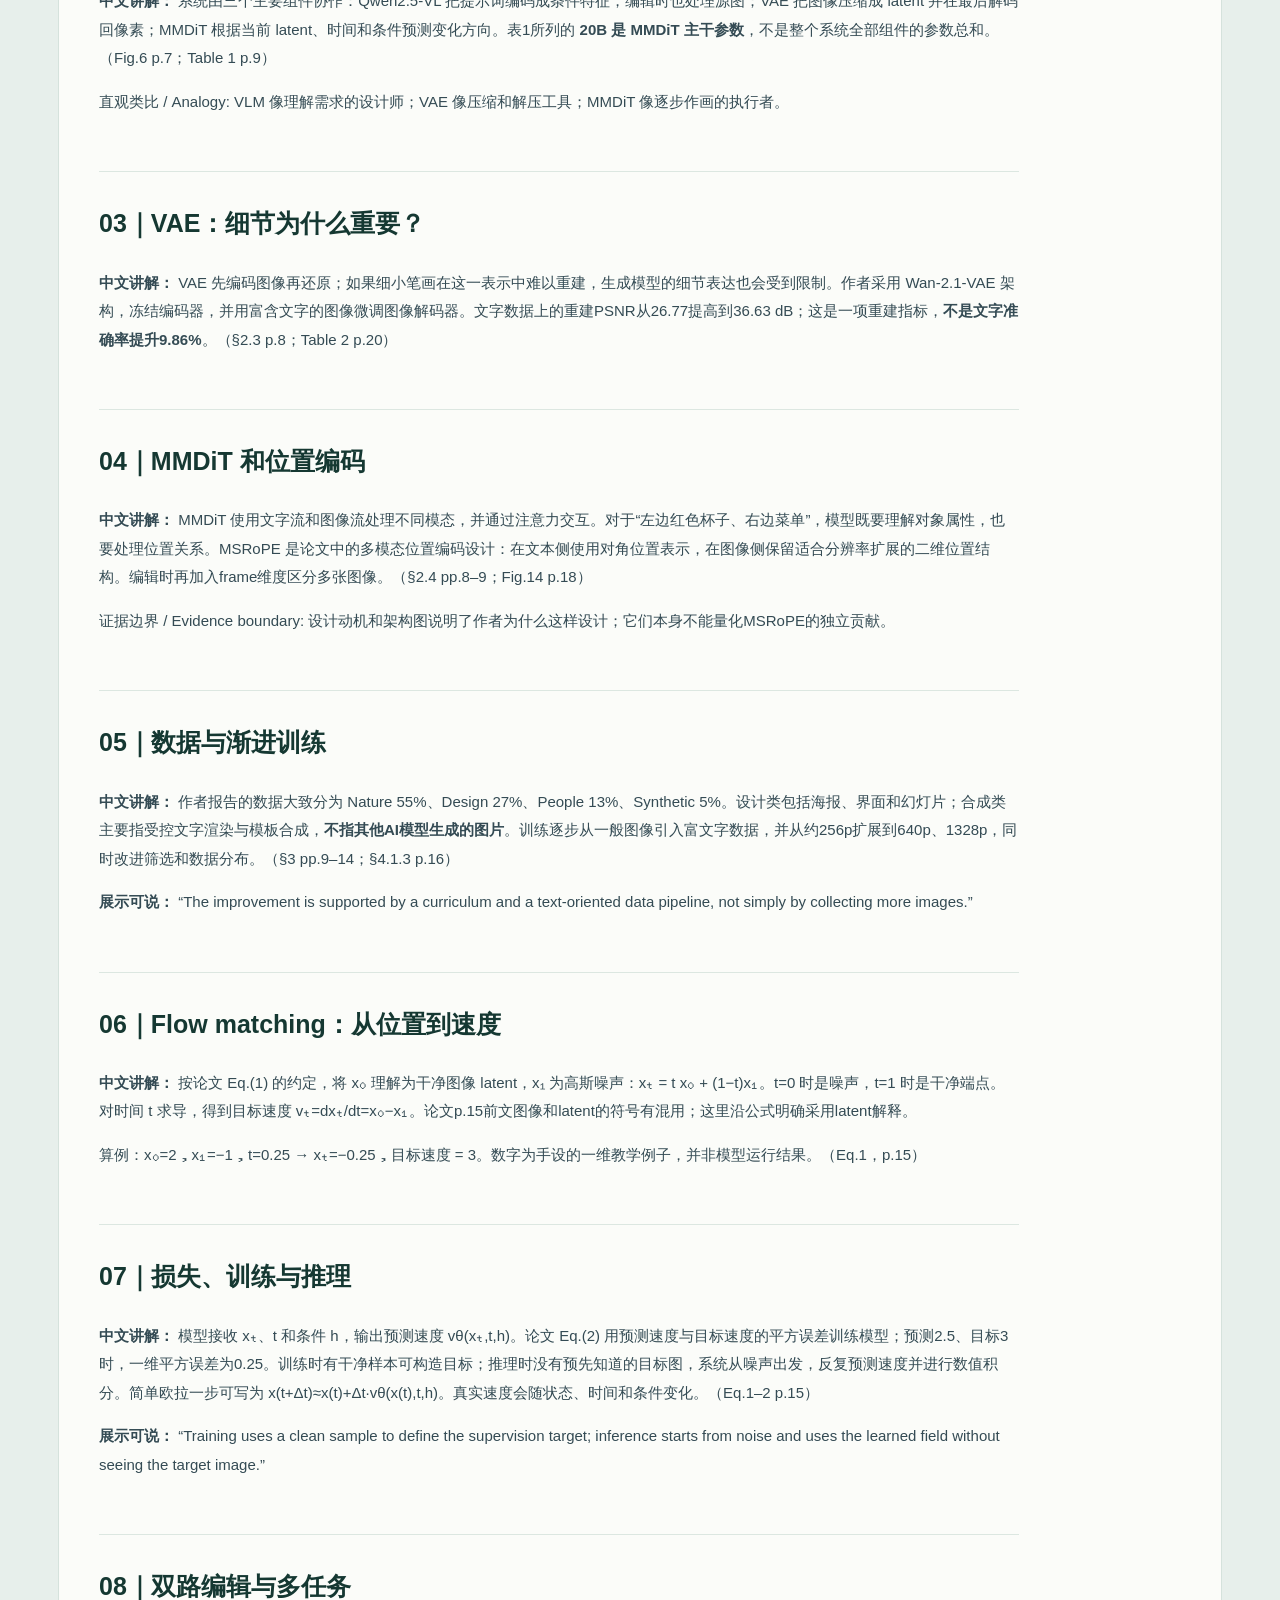
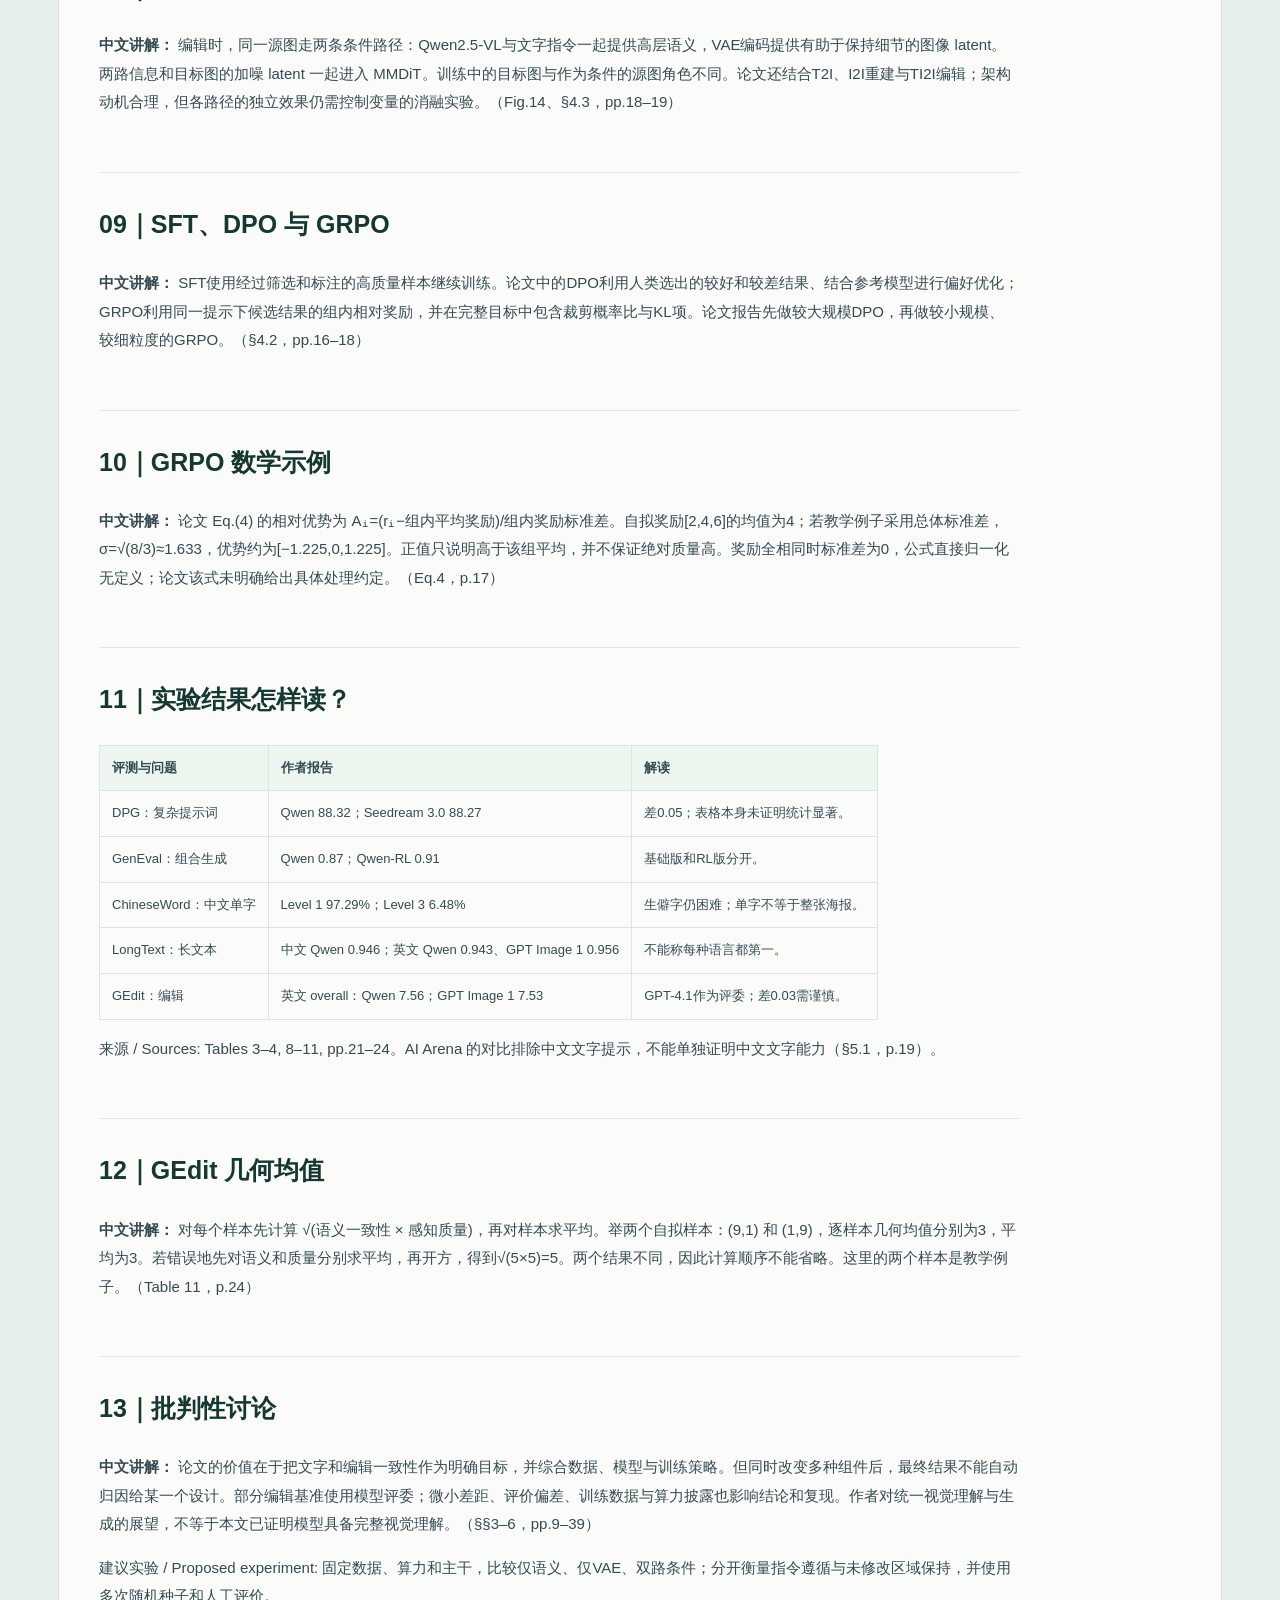
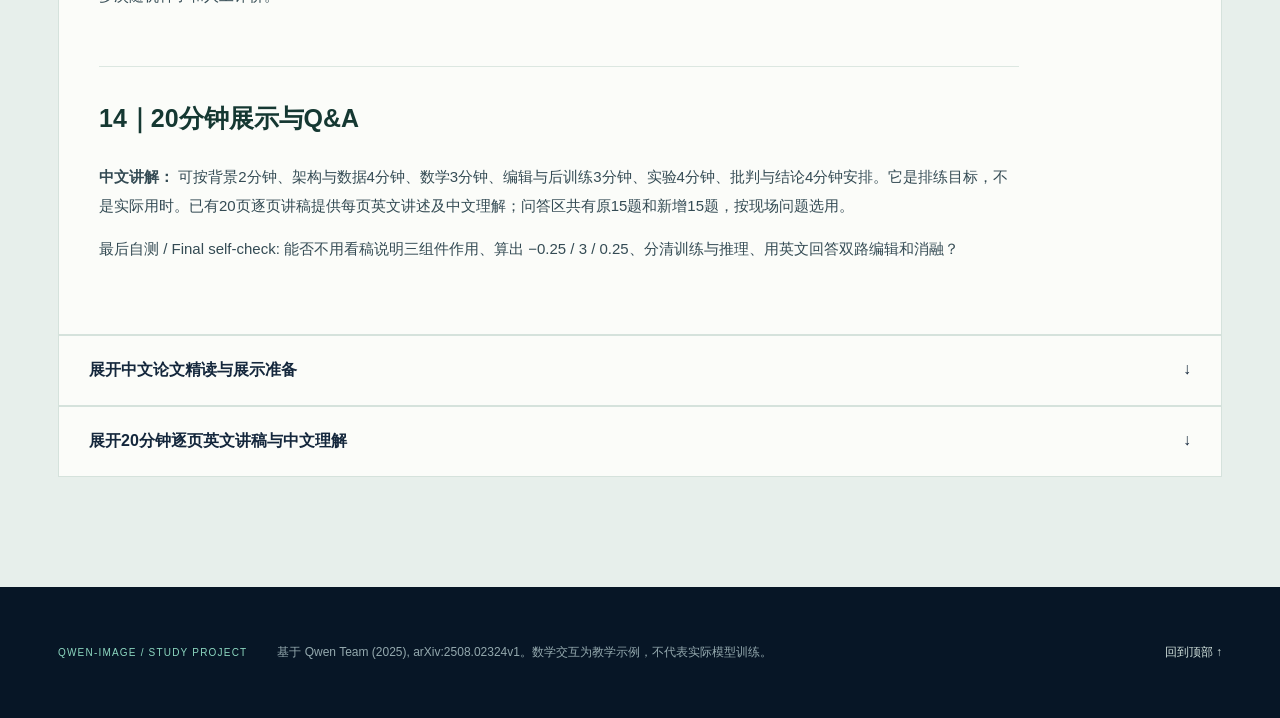
==== commit 49b6504f: "Add switchable English subtitles to Qwen-Image video" ====
--- a/qwen-image/index.html
+++ b/qwen-image/index.html
@@ -8,5 +8,5 @@
 <div class="prep-grid"><article class="prep-card"><span class="badge2">计算型教学例子 · 论文 p.15</span><h3>训练直线与推理更新</h3><p>沿用上方输入：x₀ 为已知教学参考，x₁ 是初始噪声，v̂ 是假定不变的预测速度。实际模型的预测随状态、时间和条件变化；真实推理不提供 x₀。</p><label>显示 t <output id="inference-tval">0.00</output><input id="inference-t" type="range" min="0" max="1" step="0.25" value="0"></label><div class="comparison"><div><span>训练对的参考位置</span><b id="train-point">−1.00</b><small>x₁ + t(x₀ − x₁)</small></div><div><span>玩具欧拉轨迹</span><b id="sample-point">−1.00</b><small>x₁ + t v̂（假定速度恒定）</small></div></div><p id="inference-explain" role="status"></p><div class="exercise"><b>若预测速度比目标小，推理终点会怎样？</b><div><button data-infer-answer="short">低于参考</button><button data-infer-answer="equal">一定相等</button><button data-infer-answer="over">高于参考</button></div><p id="infer-feedback" role="status">在此恒定速度假设下，选择答案。</p></div><button id="infer-reset">重置时间与答题</button></article>
 <article class="prep-card"><span class="badge2">计算型教学例子 · Eq.(4) p.17</span><h3>GRPO：同组奖励如何比较？</h3><p>假设同一提示词下产生三个候选，输入自拟奖励。演示使用<strong>总体标准差</strong>；论文该公式处未明确此计算约定，因此数值仅为教学示例。</p><div class="reward-inputs"><label>候选 A<input id="reward-a" type="number" value="2" min="-10" max="10" step="1"></label><label>候选 B<input id="reward-b" type="number" value="4" min="-10" max="10" step="1"></label><label>候选 C<input id="reward-c" type="number" value="6" min="-10" max="10" step="1"></label></div><div class="comparison"><div><span>组内均值 μ</span><b id="reward-mean">4.00</b></div><div><span>总体标准差 σ</span><b id="reward-std">1.633</b></div></div><div class="advantage" id="reward-adv" aria-live="polite">A: −1.225　 B: 0.000　 C: 1.225</div><p id="reward-explain">正优势表示高于这组平均，不等于绝对质量已经足够好。</p><div class="exercise"><b>若三个奖励完全相同，分母会怎样？</b><div><button data-reward-answer="zero">标准差为零</button><button data-reward-answer="one">标准差为一</button></div><p id="reward-feedback" role="status">请选择，再试“相同奖励”预设。</p></div><div class="player"><button id="reward-equal">相同奖励</button><button id="reward-reset">恢复 2 / 4 / 6</button></div></article></div>
 <details class="prep-notes" open><summary>展开覆盖检查、推导与15个强化答问 <span>↓</span></summary><div id="revision" class="prose"></div></details></div></section>
-<section id="video" class="section wrap"><div class="section-head"><div><div class="eyebrow">03 / WATCH & LEARN</div><h2>两分钟，看懂核心路径。</h2></div><p>中文旁白与逐句字幕，围绕同一组数字展开。教学视频使用概念示意与可复算例子。</p></div><div class="video-layout"><video controls playsinline preload="metadata" poster="assets/qwen-flow.jpg"><track kind="subtitles" srclang="zh" label="中文字幕" src="video/subtitles.vtt"></video><div><h3>从一张海报开始</h3><p>一条清晰的路线：先理解需求，再看语义条件、图像表示、速度预测与解码，最后检验实验与结论。</p><a class="button primary" href="video/qwen-image-explainer.mp4" download>下载讲解视频 ↓</a><a class="button ghost dark" href="video/subtitles.srt" download>下载字幕 ↓</a></div></div></section>
+<section id="video" class="section wrap"><div class="section-head"><div><div class="eyebrow">03 / WATCH & LEARN</div><h2>两分钟，看懂核心路径。</h2></div><p>中文旁白，支持中英字幕切换；教学视频使用概念示意与可复算例子。</p></div><div class="video-layout"><div class="video-player"><video controls playsinline preload="metadata" poster="assets/qwen-flow.jpg"><track kind="subtitles" srclang="zh-CN" label="中文" src="video/subtitles.vtt"><track kind="subtitles" srclang="en" label="English" src="video/subtitles-en.vtt"></video><div class="subtitle-controls" role="group" aria-label="字幕语言"><span>字幕</span><button type="button" data-caption="zh" aria-pressed="false">中文</button><button type="button" data-caption="en" aria-pressed="false">English</button><button type="button" data-caption="off" aria-pressed="false">关闭</button></div></div><div><h3>从一张海报开始</h3><p>一条清晰的路线：先理解需求，再看语义条件、图像表示、速度预测与解码，最后检验实验与结论。</p><a class="button primary" href="video/qwen-image-explainer.mp4" download>下载讲解视频 ↓</a><a class="button ghost dark" href="video/subtitles.srt" download>下载中文字幕 ↓</a><a class="button ghost dark" href="video/subtitles-en.srt" download>下载英文字幕 ↓</a></div></div></section>
 <section id="notes" class="section notes"><div class="wrap"><div class="section-head"><div><div class="eyebrow">04 / STUDY GUIDE</div><h2>把论文讲清楚。</h2></div><p>中英对照讲解、20 分钟逐页汇报时间表、15 组中英问答。所有结论以指定论文版本为依据。</p></div><details open id="bilingual"><summary>中英对照论文讲义 / Bilingual lecture <span>↓</span></summary><div id="bilingual-lecture" class="prose"></div></details><details><summary>展开中文论文精读与展示准备 <span>↓</span></summary><div id="lesson" class="prose"></div></details><details><summary>展开20分钟逐页英文讲稿与中文理解 <span>↓</span></summary><div id="speaker" class="prose"></div></details></div></section></main><footer><div class="wrap"><span>QWEN-IMAGE / STUDY PROJECT</span><p>基于 Qwen Team (2025), arXiv:2508.02324v1。数学交互为教学示例，不代表实际模型训练。</p><a href="#top">回到顶部 ↑</a></div></footer><script src="lesson-content.js"></script><script src="speaker-content.js"></script><script type="module" src="app.js"></script><script type="module" src="locale.js"></script></body></html>
--- a/qwen-image/style.css
+++ b/qwen-image/style.css
@@ -3,3 +3,4 @@
 .prep{background:#f4f6f2}.prep-grid{display:grid;grid-template-columns:1fr 1fr;gap:18px}.prep-card{padding:28px;background:#fff;border:1px solid #d4e2db;border-radius:6px}.prep-card h3{font:27px/1.3 Georgia,"Songti SC",serif;color:#163f37}.prep-card p{font-size:14px;line-height:1.8;color:#5d706b}.prep-card label{color:#45625a}.prep-card label output{color:#197d68}.badge2{display:inline-block;padding:6px 10px;border:1px solid #c6e2d5;color:#267e6a;font-size:11px}.comparison{display:grid;grid-template-columns:1fr 1fr;gap:8px}.comparison div{padding:14px;background:#edf5ef;min-width:0}.comparison span,.comparison small{display:block;font-size:11px;color:#597468}.comparison b{display:block;font-size:24px;margin:6px 0;color:#196f5d}.exercise{border-top:1px solid #dce8df;padding-top:18px;margin-top:18px}.exercise b{font-size:13px}.exercise div{display:flex;gap:8px;flex-wrap:wrap;margin-top:12px}.prep-card button{border-color:#a9c9bc;color:#175d4c;background:#f5faf6}.reward-inputs{display:grid;grid-template-columns:repeat(3,1fr);gap:10px}.reward-inputs input{display:block;width:100%;min-height:44px;margin-top:7px;padding:8px;border:1px solid #bad1c3;border-radius:4px}.advantage{margin-top:12px;padding:16px;background:#eef6f1;font-size:15px;font-variant-numeric:tabular-nums;color:#166650}.prep-notes{margin-top:26px}@media(max-width:800px){.prep-grid{grid-template-columns:1fr}}
 /* Language switch: label names the language the button will activate. */
 .language-toggle{border:1px solid #bdcbc7;background:transparent;border-radius:50%;width:42px;height:42px;flex:none;font-size:12px;font-weight:800;letter-spacing:.03em;color:var(--ink);cursor:pointer}.language-toggle:hover{background:#e0ece6}html[data-lang="zh"] .only-en,html[data-lang="en"] .only-zh{display:none!important}@media(max-width:700px){header{gap:10px}.language-toggle{width:38px;height:38px}.hero h1{font-size:clamp(42px,10vw,60px)}}
+.subtitle-controls{display:flex;align-items:center;gap:8px;flex-wrap:wrap;padding:14px 0;color:#536678;font-size:13px}.subtitle-controls span{font-weight:700;margin-right:4px}.subtitle-controls button{border:1px solid #bdcbc7;border-radius:20px;background:transparent;color:#253d4c;padding:7px 14px;cursor:pointer}.subtitle-controls button[aria-pressed="true"]{background:#123c37;border-color:#123c37;color:#fff}.subtitle-controls button:hover{border-color:#268e7a}.video-player video::cue{background:rgba(5,14,25,.88);color:#fff;font-family:system-ui,sans-serif}
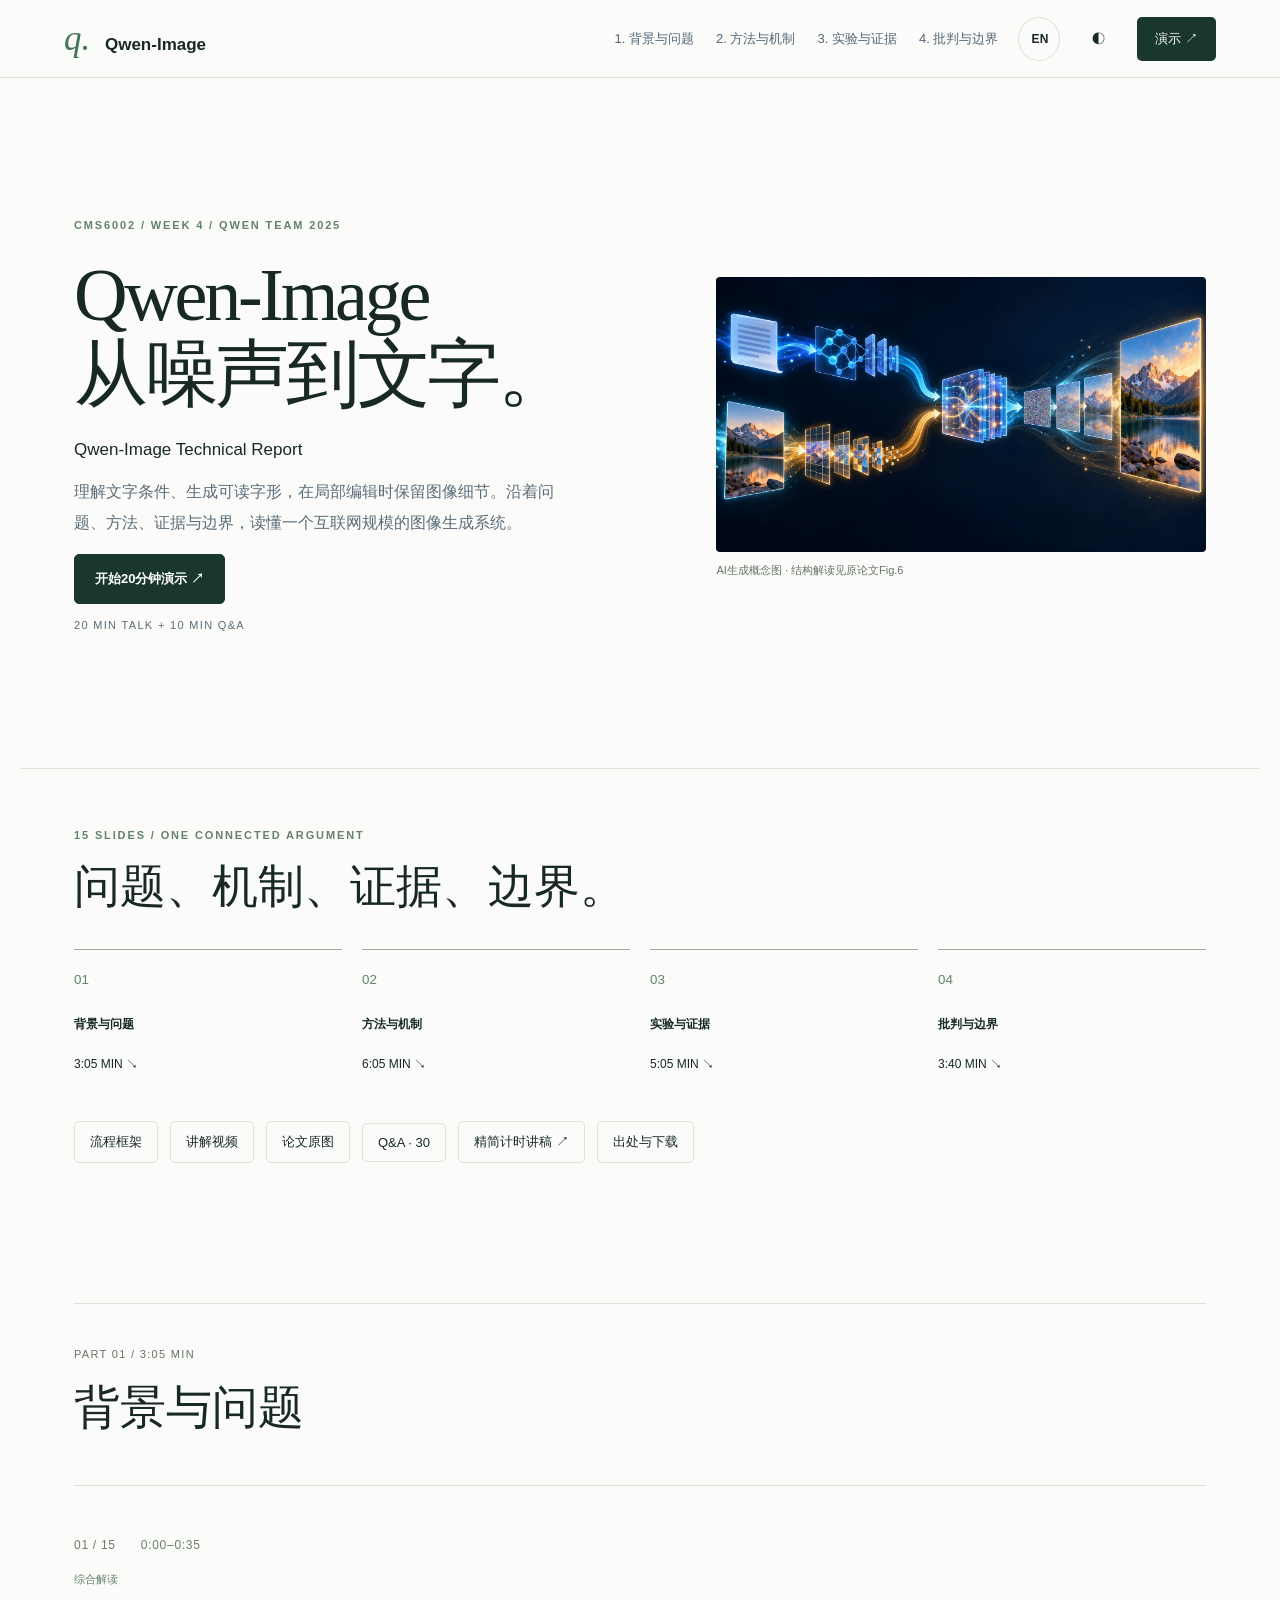
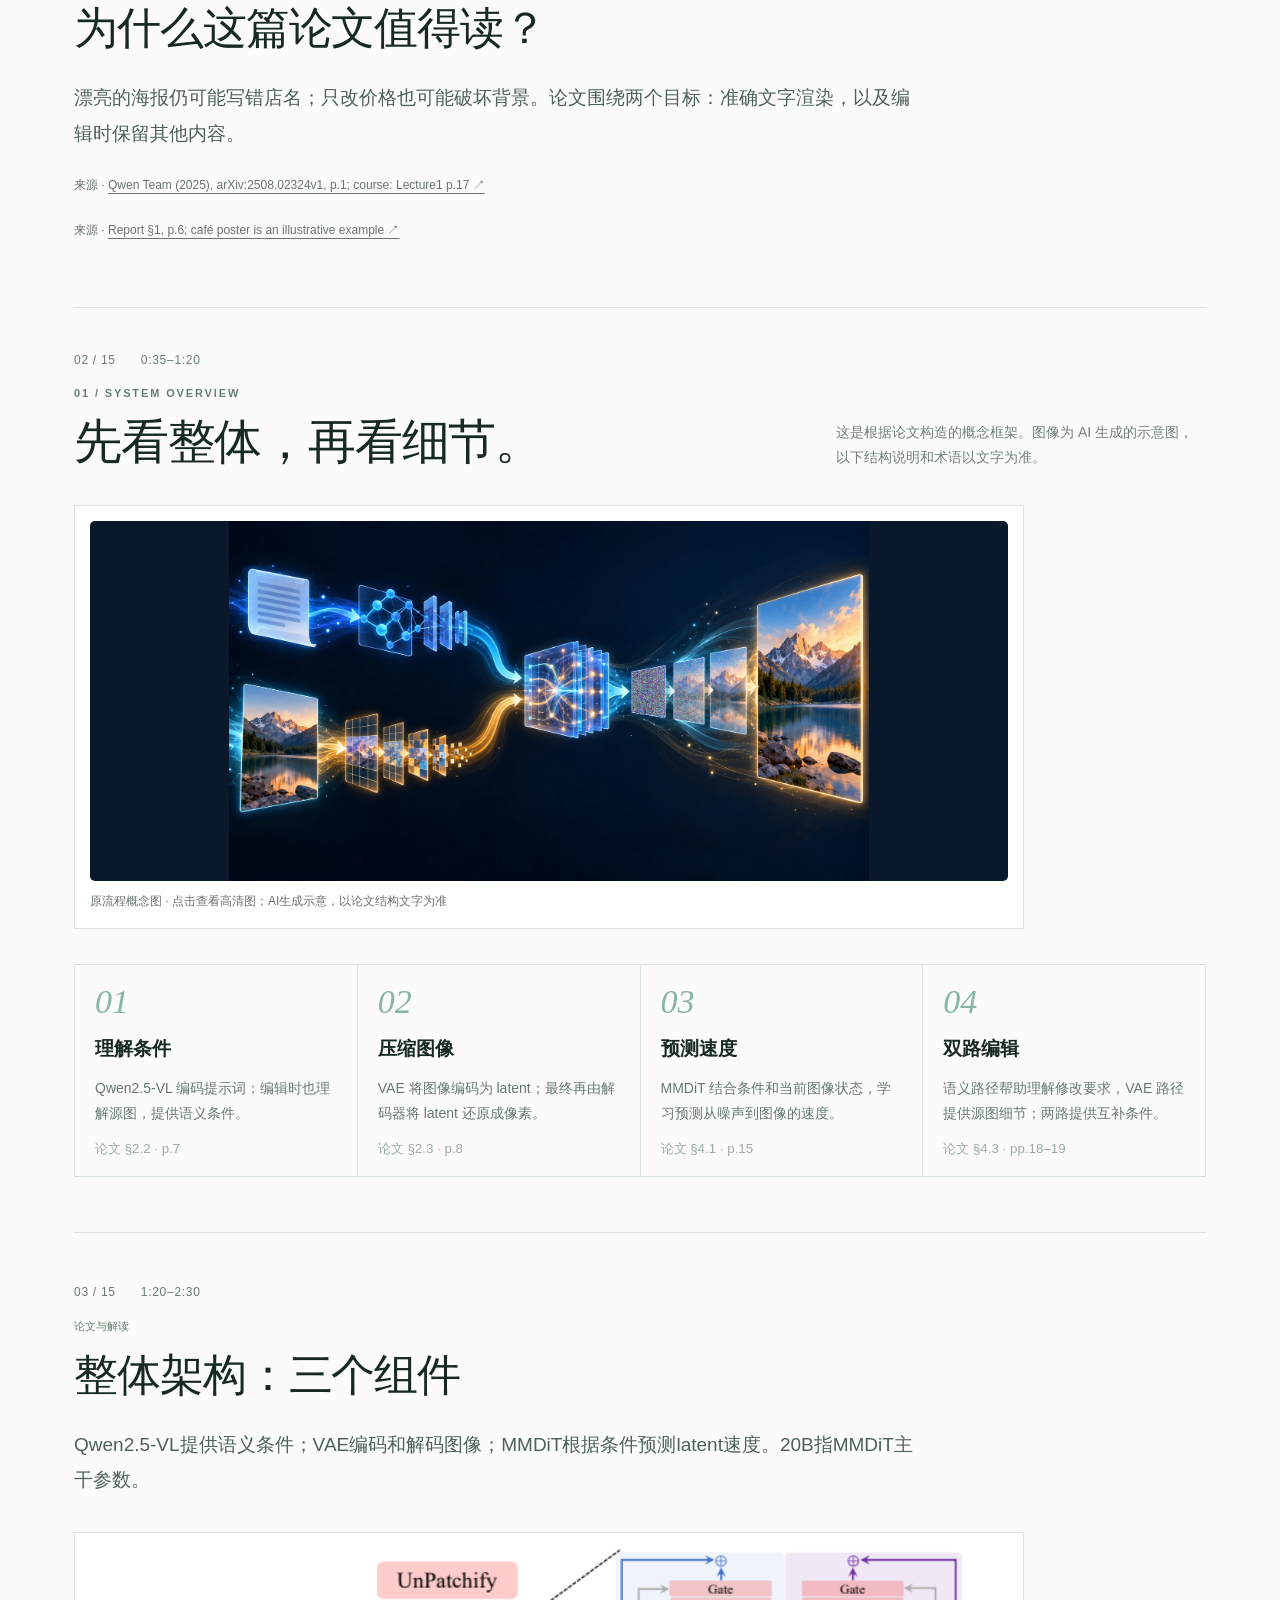
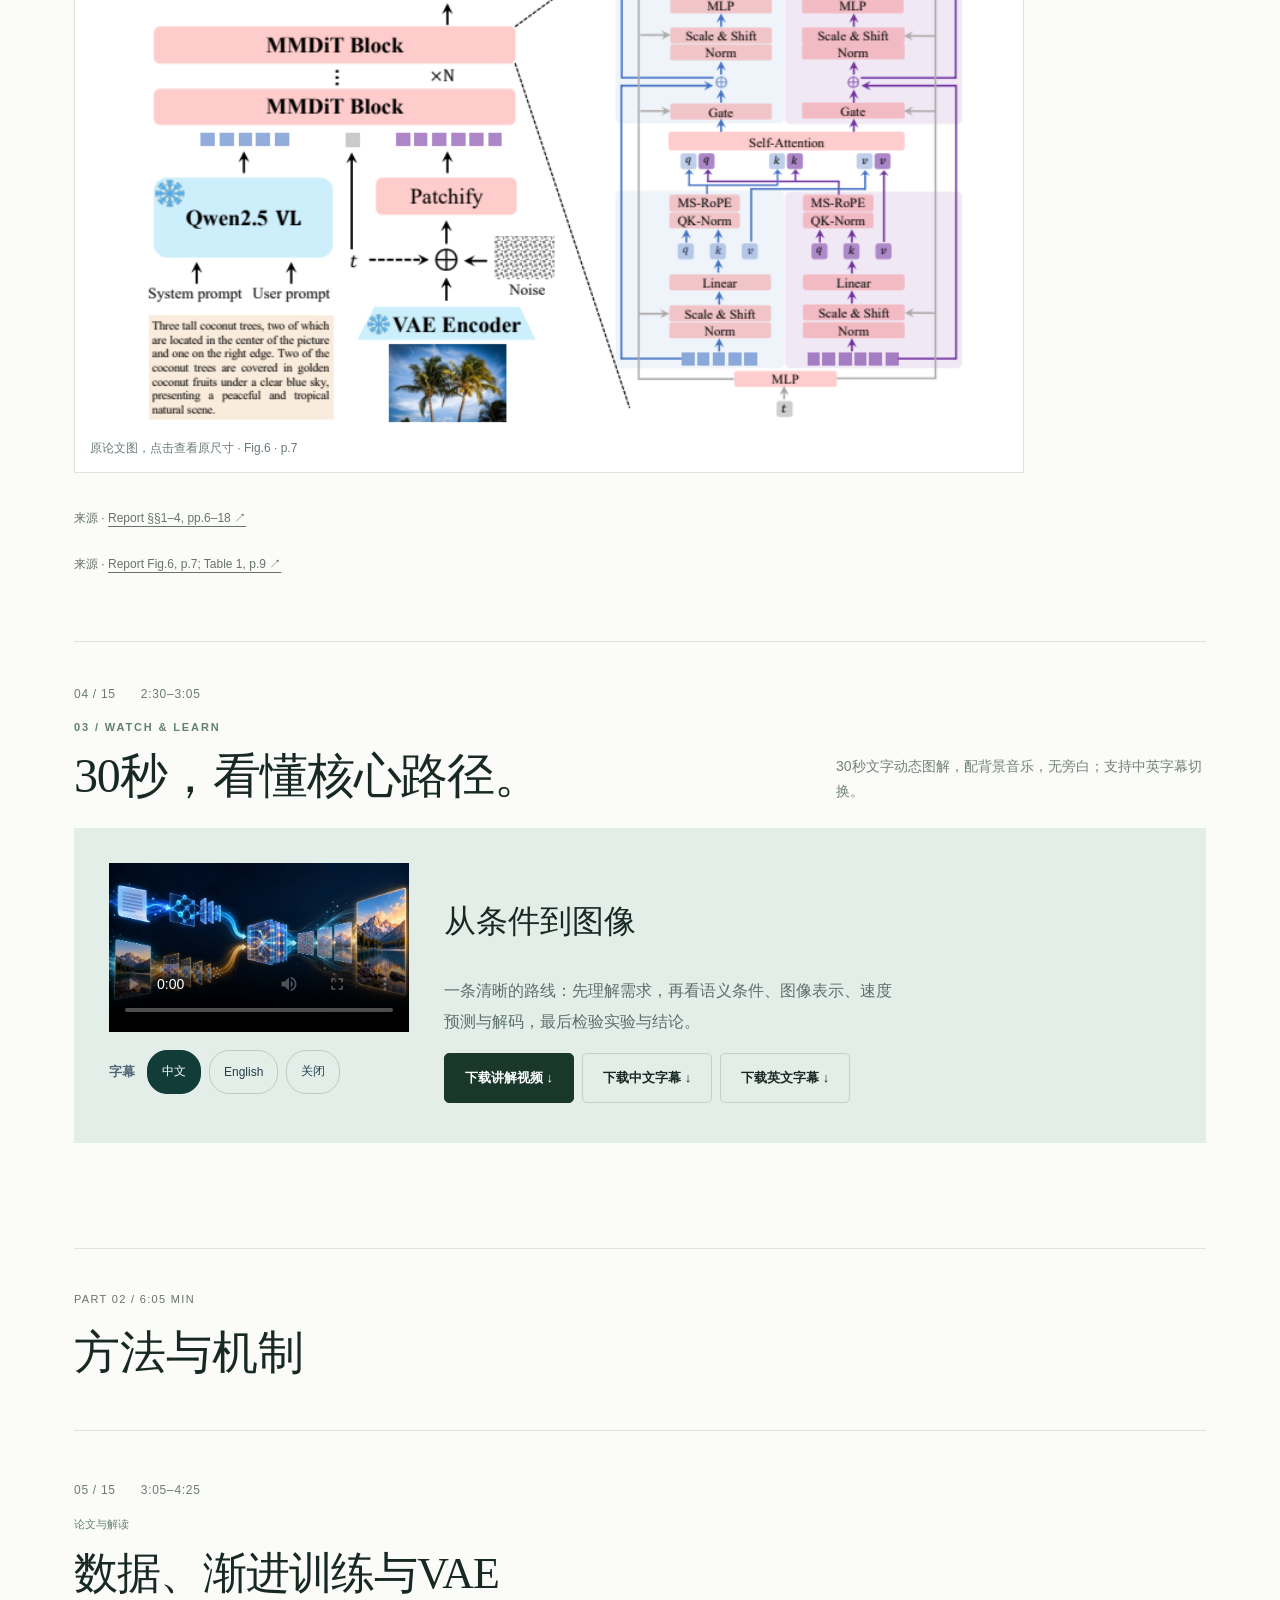
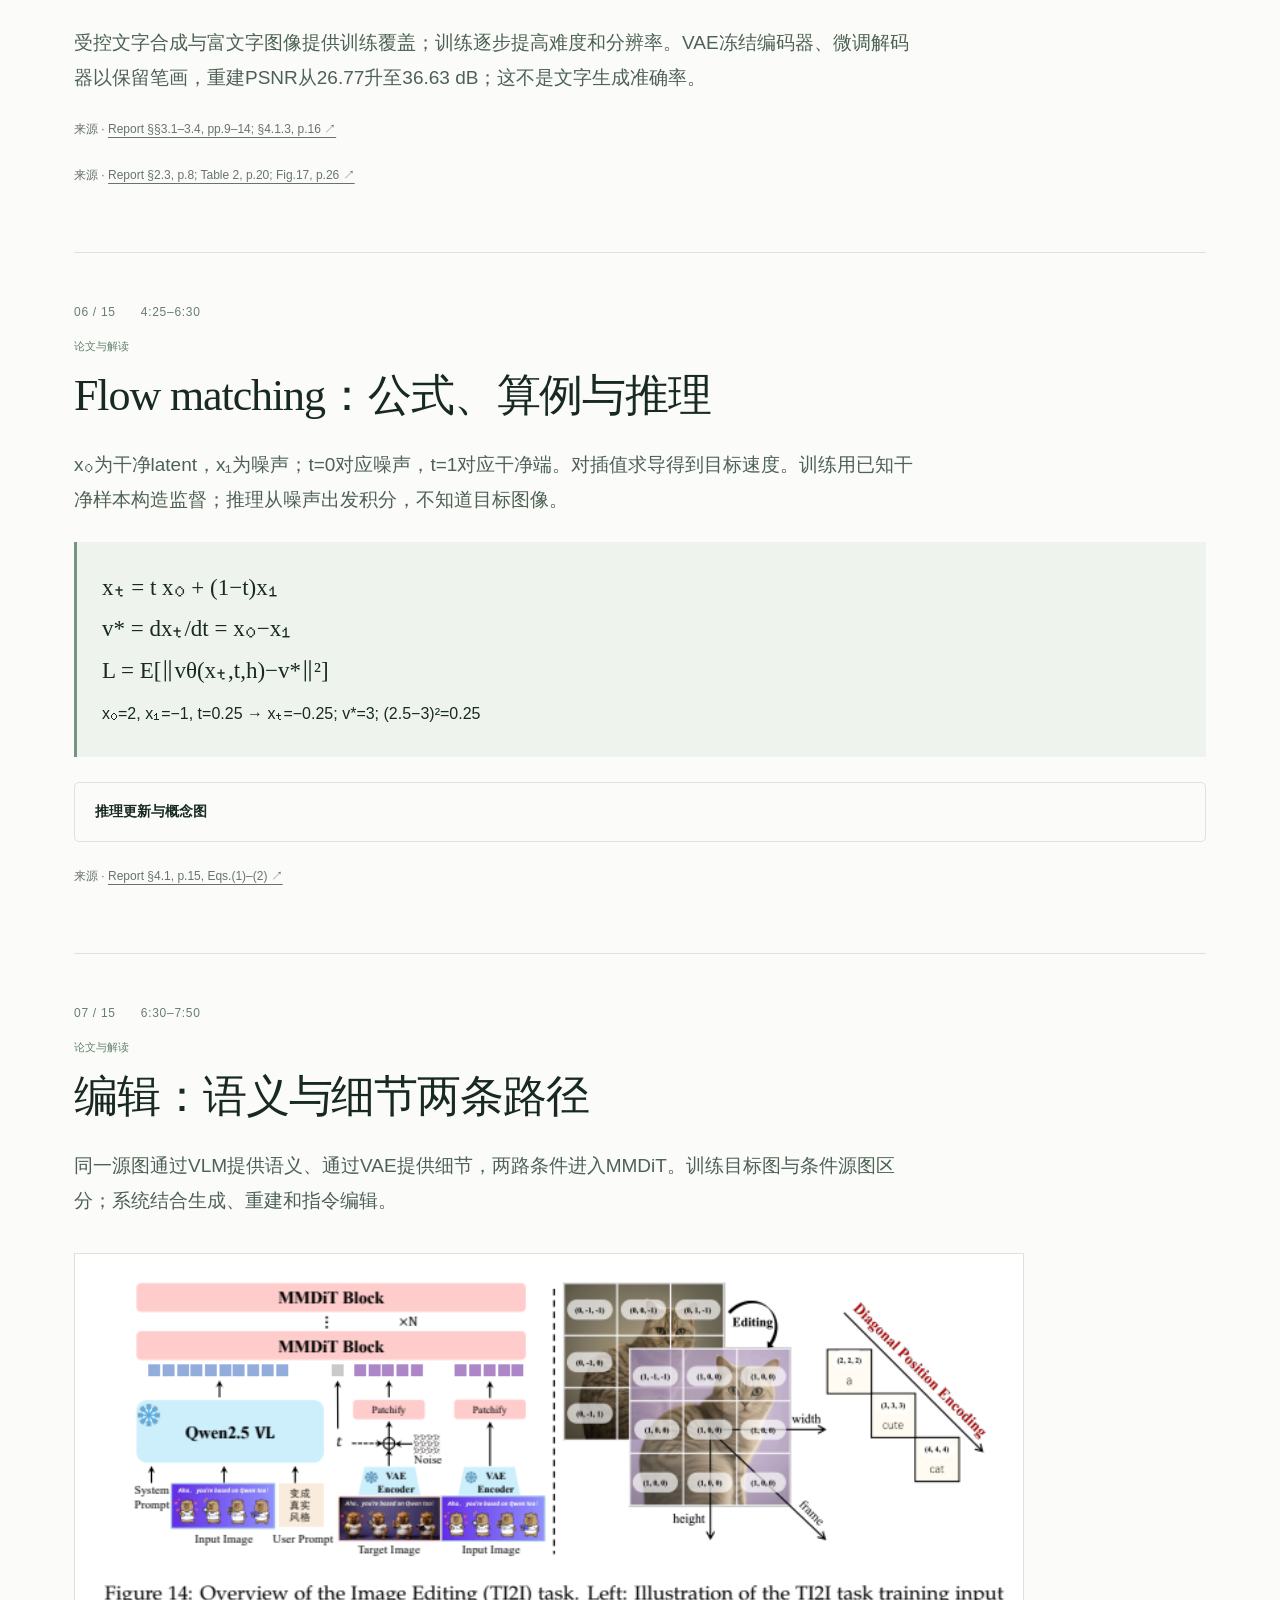
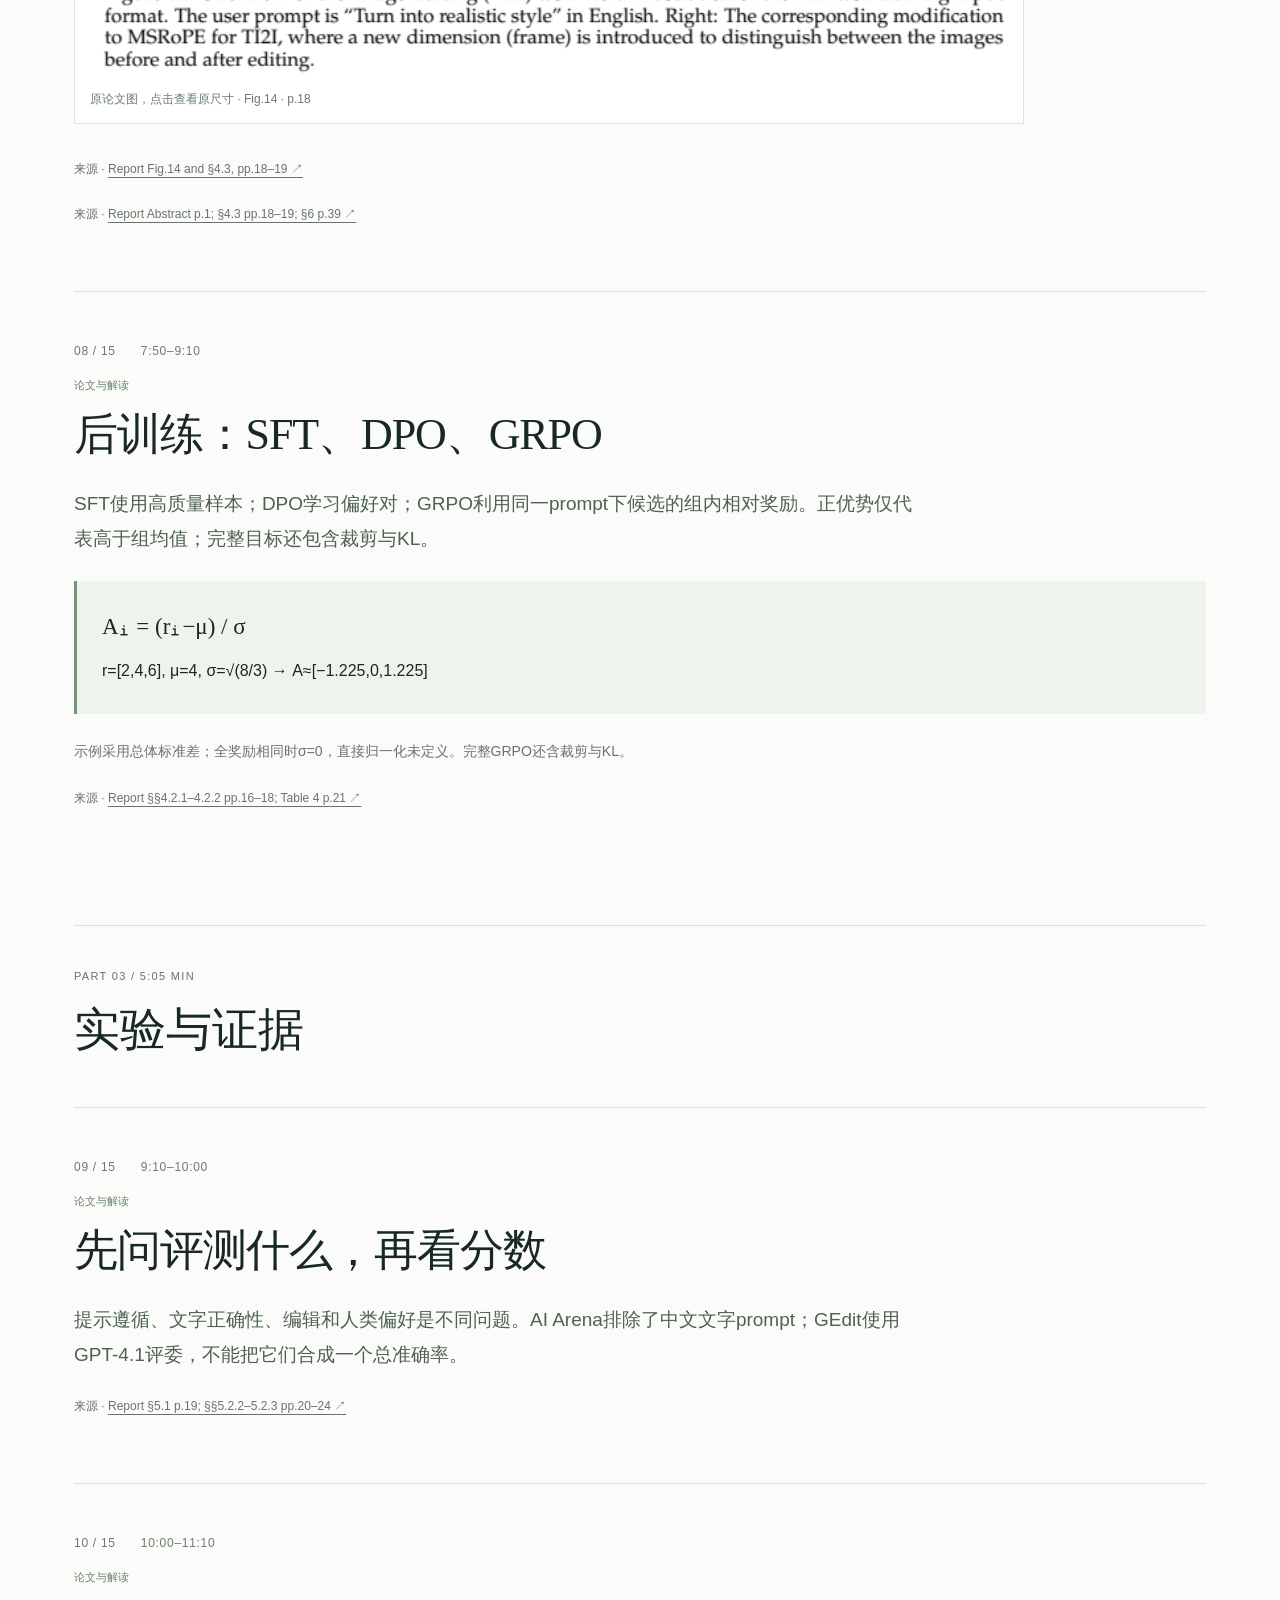
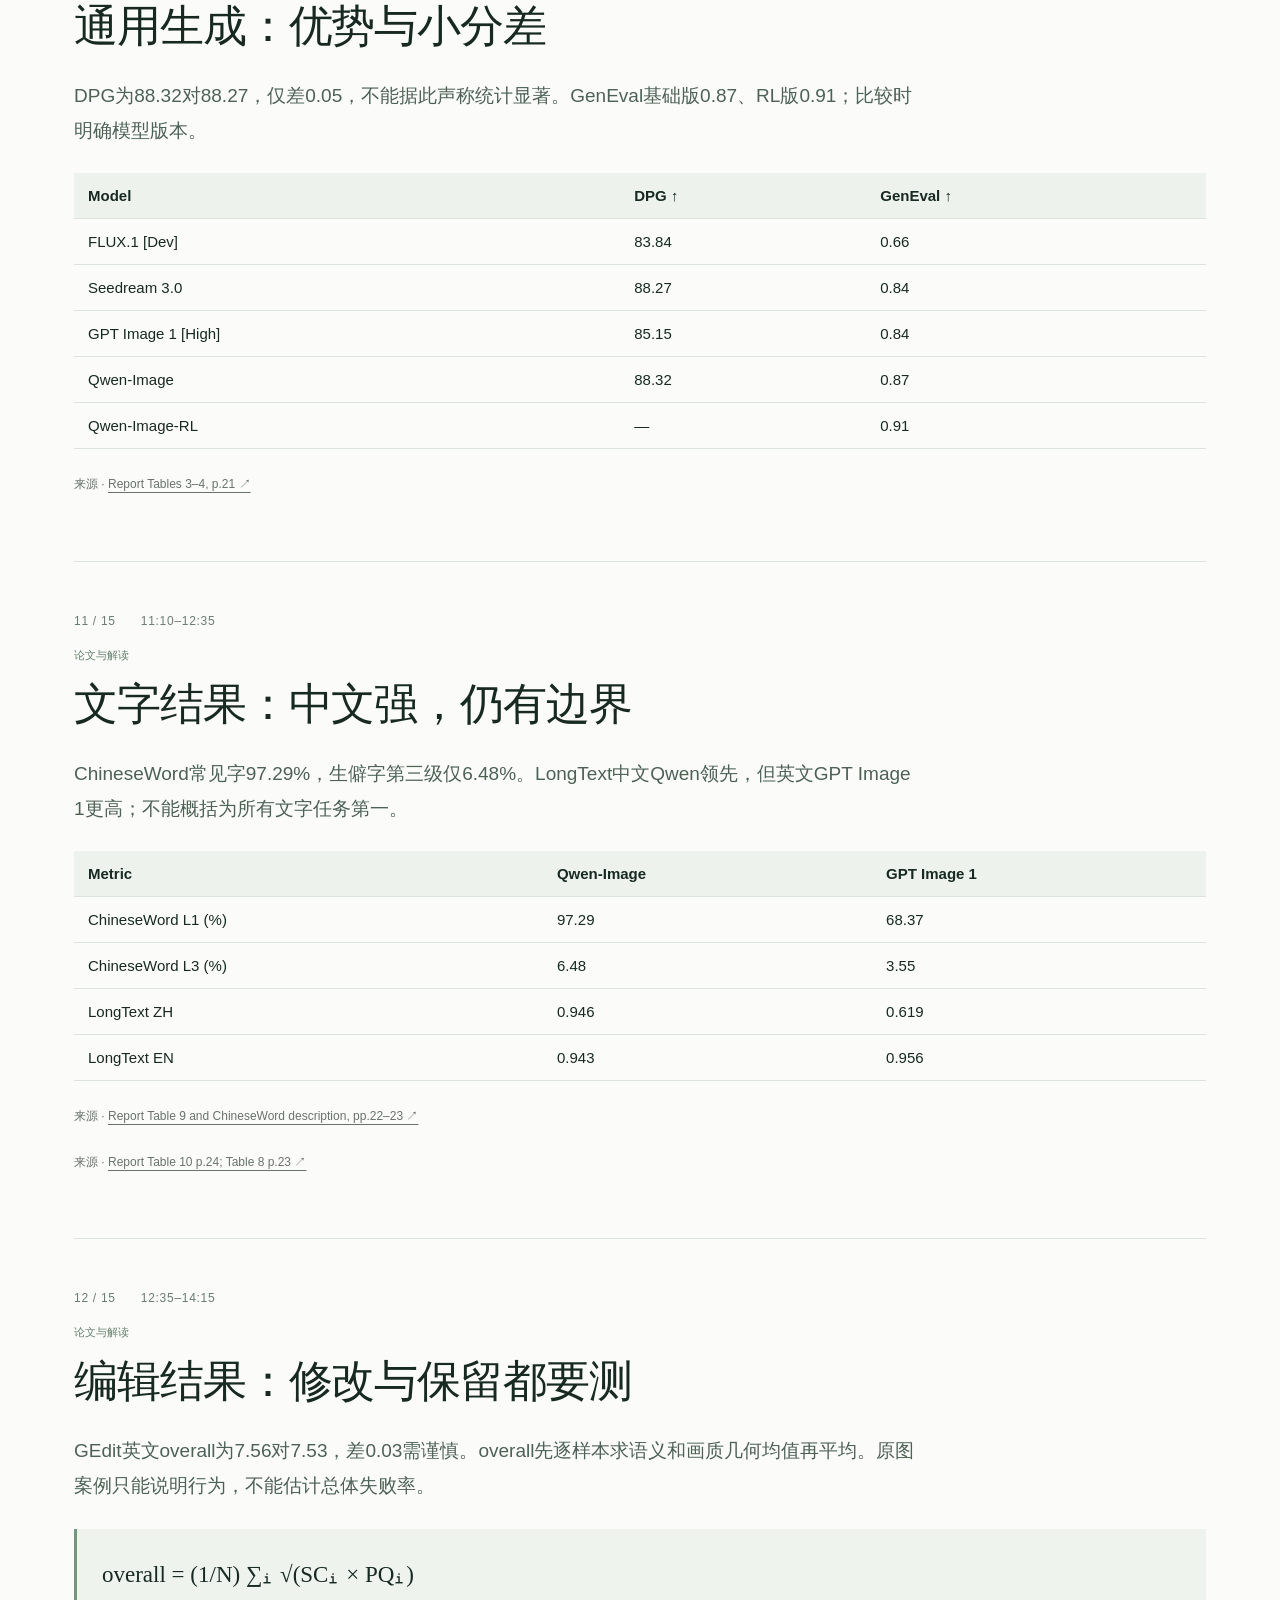
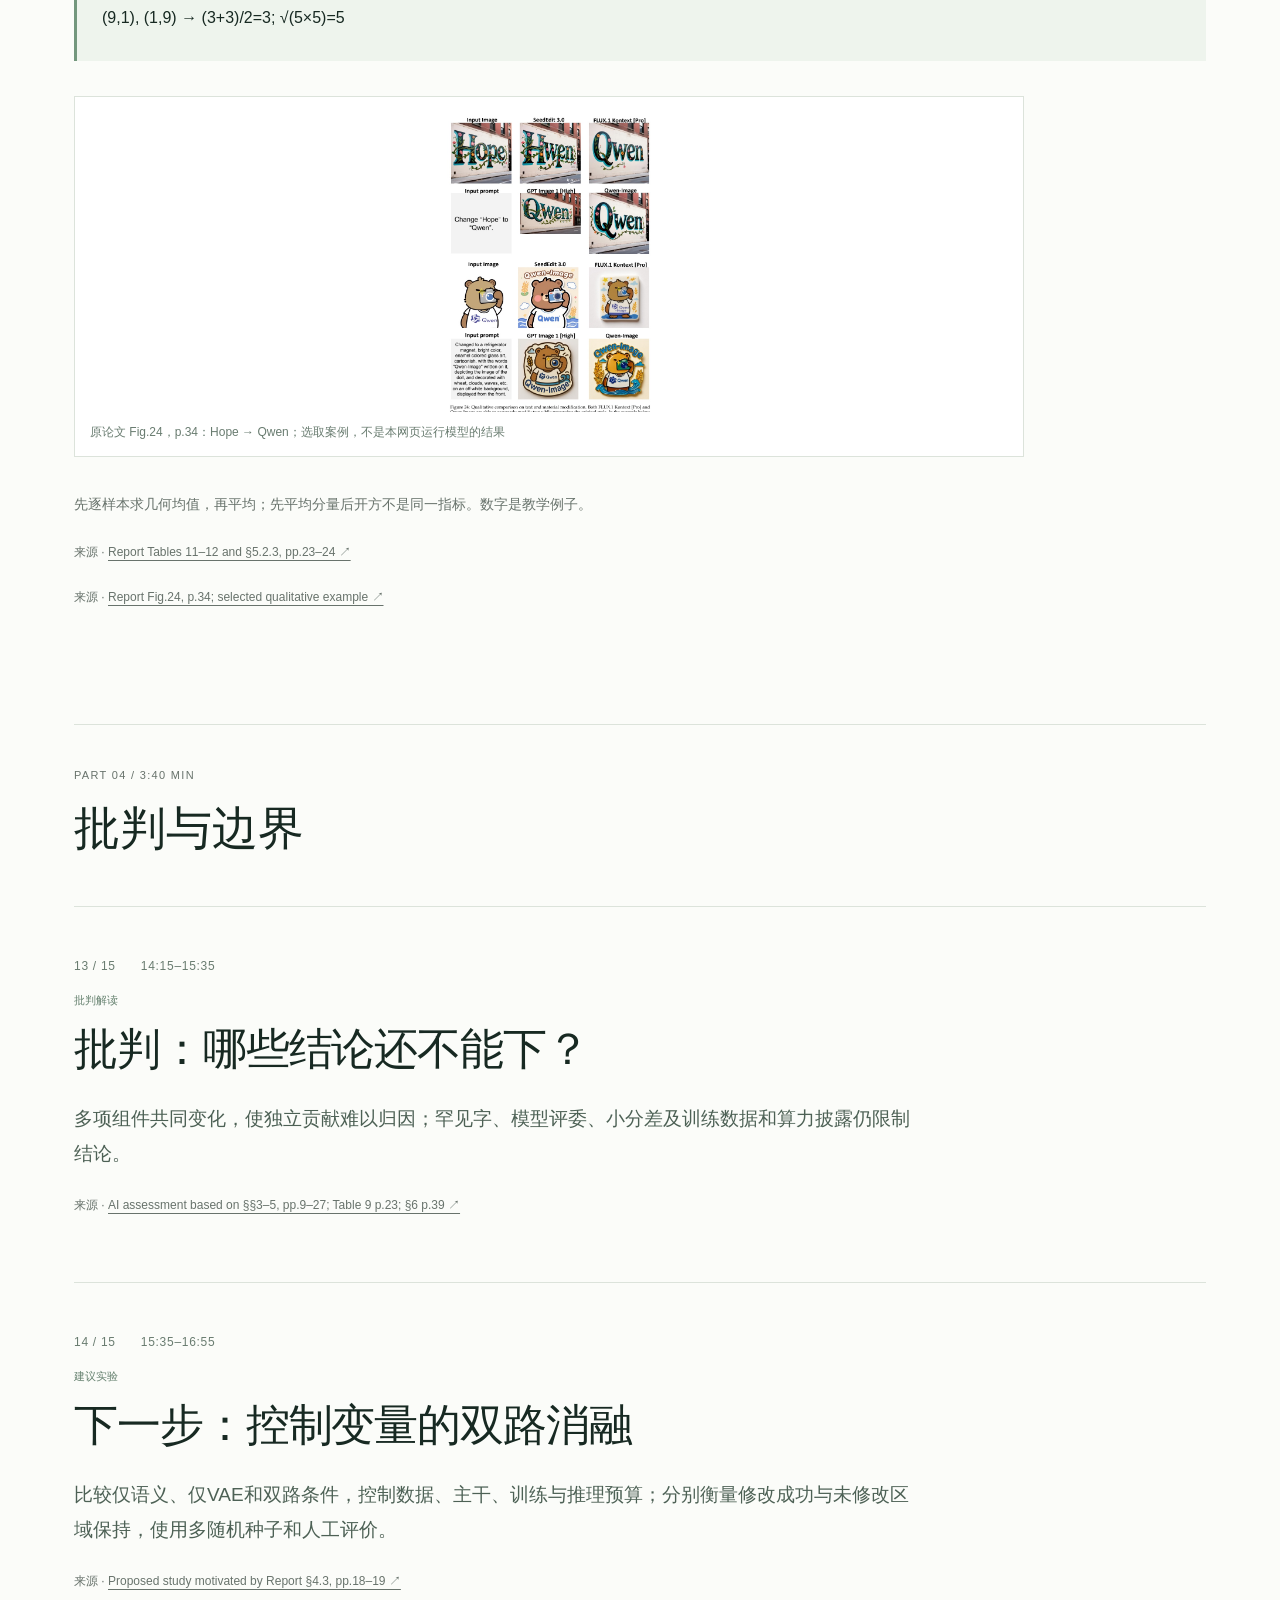
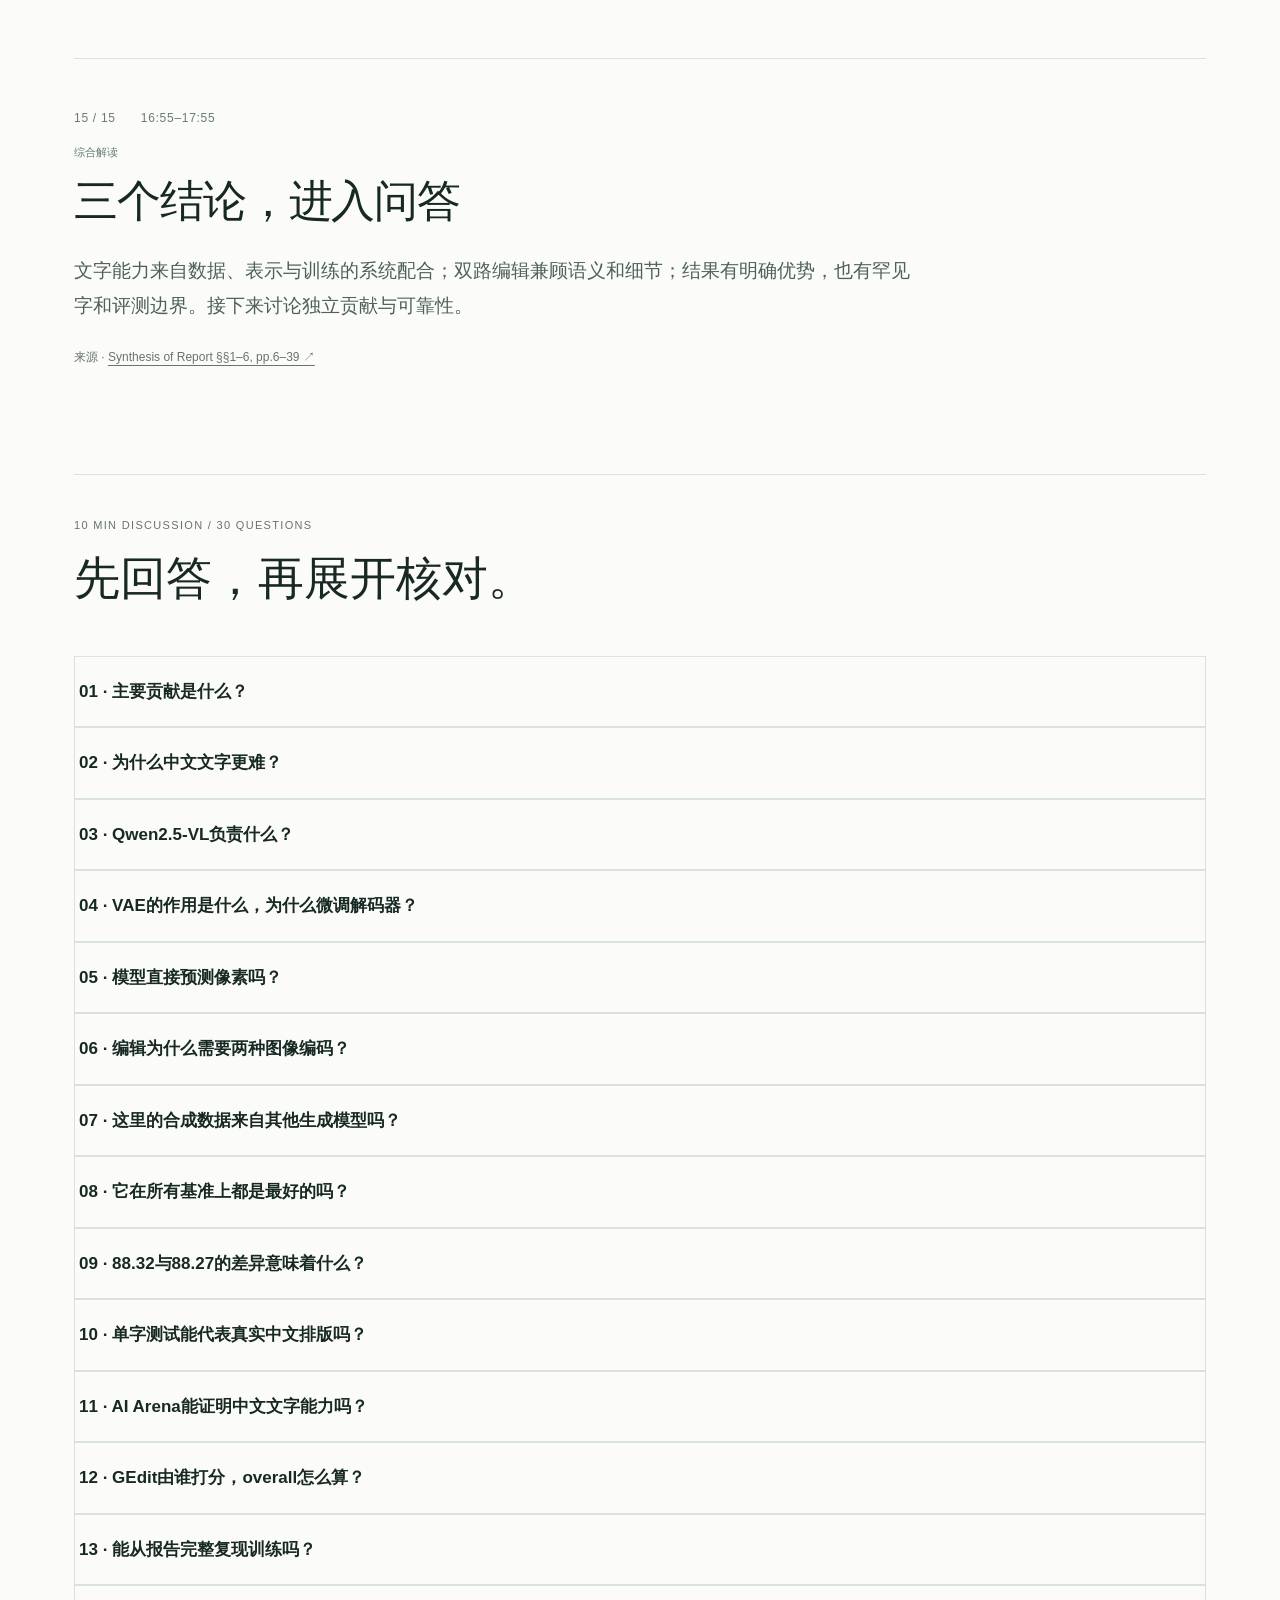
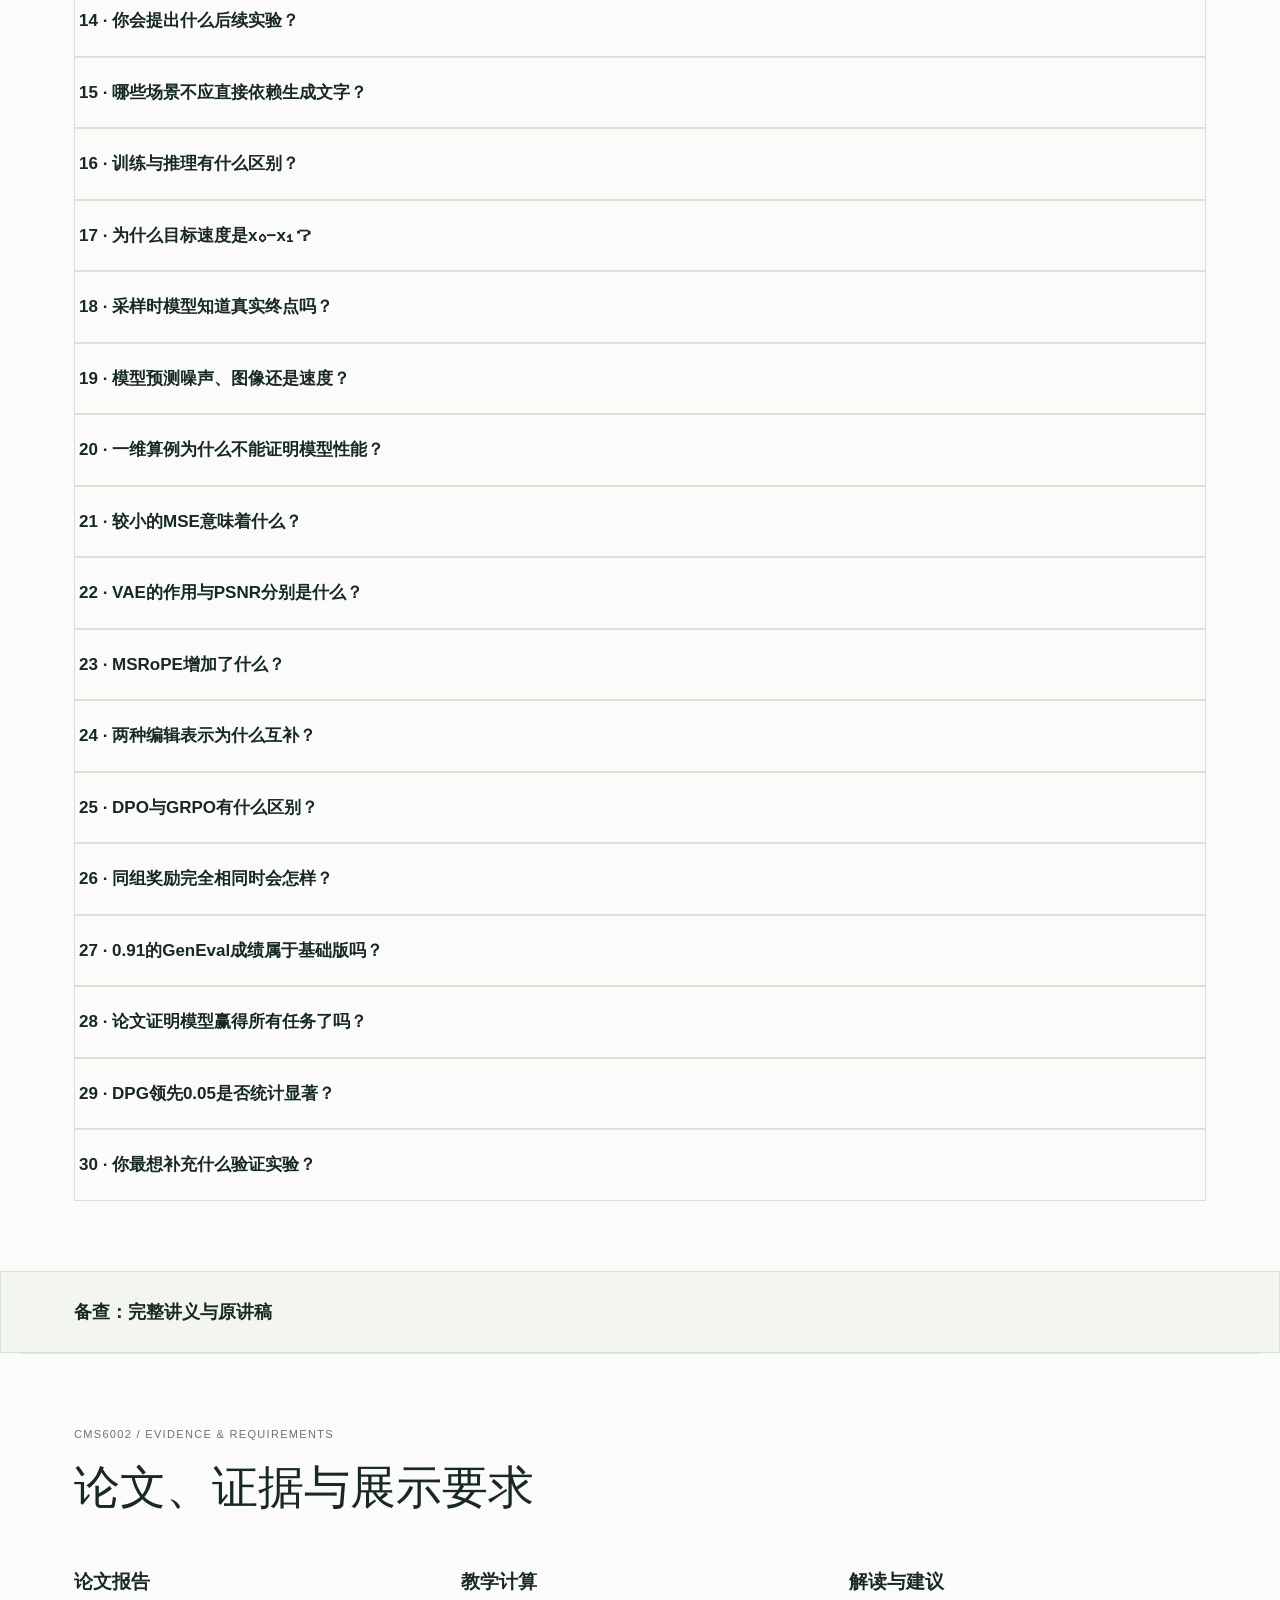
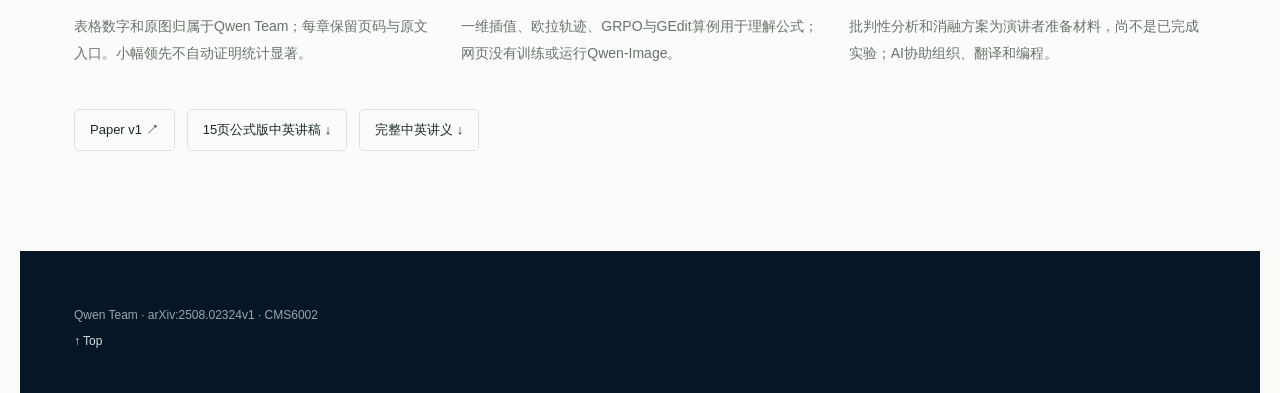
==== commit 49d78419: "Publish 15-slide Qwen-Image presentation and paired bilingual script" ====
--- a/qwen-image/index.html
+++ b/qwen-image/index.html
@@ -1,12 +1,2 @@
-<!doctype html><html lang="zh-CN"><head><meta charset="UTF-8"><meta name="viewport" content="width=device-width,initial-scale=1"><meta name="description" content="Qwen-Image 论文互动课堂：数学、架构与展示准备"><title>Qwen-Image · 看见生成</title><link rel="stylesheet" href="style.css"></head><body>
-<header><a class="brand" href="#top">QI<span> / </span>研究课堂</a><nav aria-label="课程导航"><a href="#map">整体框架</a><a href="#lab">数学实验</a><a href="#presentation-prep">展示冲刺</a><a href="#video">讲解视频</a><a href="#notes">论文讲义</a></nav><button id="language-toggle" class="language-toggle" type="button" aria-label="Switch to English">EN</button><a class="paper" href="https://arxiv.org/abs/2508.02324v1" target="_blank" rel="noopener">论文原文 ↗</a></header>
-<main id="top"><section class="hero wrap"><div class="hero-copy"><div class="eyebrow"><span class="dot"></span> 视觉生成 · 论文互动讲解</div><h1>看见<span>生成</span><br>理解每一步。</h1><p>一张图是如何从噪声走向可读的文字？从 Qwen-Image 的整体结构出发，亲手计算它的训练目标、理解编辑机制，并准备论文展示。</p><div class="hero-actions"><a class="button primary" href="#lab">开始互动实验 <span>↗</span></a><a class="button ghost" href="#notes">阅读完整讲义 ↓</a></div><div class="hero-meta"><span>01 / 理解架构</span><span>02 / 动手计算</span><span>03 / 批判性评估</span></div></div><div class="hero-art"><img src="assets/qwen-flow.jpg" alt="概念图：文字和图像条件进入生成模型，噪声逐渐变成图片"><div class="art-label"><span>CONCEPTUAL FRAMEWORK</span><b>从条件到图像</b></div></div></section>
-<section class="intro-band"><div class="wrap"><p>RESEARCH QUESTION</p><h2>画得漂亮，还要<span>写得准确。</span></h2><div>论文关注复杂文字渲染和图像编辑一致性：看懂要求、生成正确文字，并在修改局部时保持其他内容。</div></div></section>
-<section id="map" class="wrap section"><div class="section-head"><div><div class="eyebrow">01 / SYSTEM OVERVIEW</div><h2>先看整体，再看细节。</h2></div><p>这是根据论文构造的概念框架。图像为 AI 生成的示意图，以下结构说明和术语以文字为准。</p></div><div class="flow-grid"><article><span>01</span><h3>理解条件</h3><p>Qwen2.5-VL 编码提示词；编辑时也理解源图，提供语义条件。</p><small>论文 §2.2 · p.7</small></article><article><span>02</span><h3>压缩图像</h3><p>VAE 将图像编码为 latent；最终再由解码器将 latent 还原成像素。</p><small>论文 §2.3 · p.8</small></article><article><span>03</span><h3>预测速度</h3><p>MMDiT 结合条件和当前图像状态，学习预测从噪声到图像的速度。</p><small>论文 §4.1 · p.15</small></article><article><span>04</span><h3>双路编辑</h3><p>语义路径帮助理解修改要求，VAE 路径提供源图细节；两路提供互补条件。</p><small>论文 §4.3 · pp.18–19</small></article></div></section>
-<section id="lab" class="lab section"><div class="wrap"><div class="section-head"><div><div class="eyebrow light">02 / INTERACTIVE MATH</div><h2>一维实验，看懂速度。</h2></div><p>从预测开始，再调整参数观察。下面是可计算的教学例子，不是真实 Qwen-Image 训练或模型输出。</p></div><div class="lab-grid"><div class="controls"><div class="control-head"><b>训练混合器</b><span class="pill">计算型教学例子</span></div><label>干净 latent x₀ <output id="x0val">2.00</output><input type="range" id="x0" min="-3" max="3" step="0.25" value="2"></label><label>噪声 x₁ <output id="x1val">−1.00</output><input type="range" id="x1" min="-3" max="3" step="0.25" value="-1"></label><label>模型预测速度 v̂ <output id="predval">2.50</output><input type="range" id="pred" min="-6" max="6" step="0.25" value="2.5"></label><div class="preset"><button data-preset="paper">讲义算例</button><button data-preset="reverse">方向反转</button><button data-preset="equal">端点相同</button></div><div class="prediction"><b>先预测：t 增大时 xₜ 会怎样变化？</b><div><button data-answer="rise">增加 ↗</button><button data-answer="fall">减少 ↘</button><button data-answer="same">不变 →</button></div><p id="feedback" role="status">选择你的判断，反馈会按当前参数计算。</p></div></div><div class="visual"><div class="visual-title"><div><span>INTERPOLATION</span><h3>从噪声走向干净 latent</h3></div><div class="time">t = <strong id="tval">0.00</strong></div></div><svg viewBox="0 0 720 225" role="img" aria-labelledby="svg-title"><title id="svg-title">数轴显示噪声、干净值和当前混合值，数值同步显示在下方</title><line x1="60" y1="118" x2="660" y2="118" stroke="#3d536a" stroke-width="3"/><g id="ticks"></g><line id="line" x1="260" y1="118" x2="560" y2="118" stroke="#72d5c0" stroke-width="4"/><circle id="noiseDot" cy="118" r="8" fill="#88a5ff"/><circle id="cleanDot" cy="118" r="8" fill="#eac37b"/><circle id="currentDot" cy="118" r="15" fill="#72d5c0" stroke="#e7fff7" stroke-width="3"/><text id="noiseLabel" y="67" fill="#aebfff" text-anchor="middle" font-size="16">噪声 x₁</text><text id="cleanLabel" y="67" fill="#eac37b" text-anchor="middle" font-size="16">干净 x₀</text><text id="currentLabel" y="169" fill="#72d5c0" text-anchor="middle" font-size="18">当前 xₜ</text></svg><div class="formula">x<sub>t</sub> = t x<sub>0</sub> + (1 − t) x<sub>1</sub></div><div class="values"><div><span>混合位置 xₜ</span><b id="xt">−1.00</b></div><div><span>目标速度 x₀ − x₁</span><b id="velocity">3.00</b></div><div><span>平方误差 (v̂ − v)²</span><b id="loss">0.25</b></div></div><label class="scrub">时间进度 <input id="time" type="range" min="0" max="1" step="0.01" value="0" aria-label="时间 t"><span>噪声 0 → 干净 1</span></label><div class="player"><button id="prev">← 上一步</button><button id="play" class="primary">播放</button><button id="next">下一步 →</button><button id="reset">重置</button><label>速度 <select id="speed"><option value="0.5">0.5×</option><option value="1" selected>1×</option><option value="2">2×</option></select></label></div><p id="explain" class="explain">t = 0 时，混合结果等于噪声 x₁。滑动进度条观察计算变化。</p></div></div><div class="lab-foot">论文 Eq.(1)–(2), p.15。x₀ 与 x₁ 是教学简化的一维标量；论文使用高维 latent。训练目标使用真实图像，而推理从噪声出发。</div><div class="metric-lab"><div><div class="eyebrow light">SECOND EXPERIMENT / METRICS</div><h3>先平均再开方，会得到同一个答案吗？</h3><p>GEdit 的 overall 是对每个样本先算语义分与画质分的几何均值，再对样本求平均。下面使用自拟的两条数据，非论文实验结果。</p></div><div><div class="metric-inputs"><label>样本 A · 语义 <input id="a-sem" type="number" min="0" max="10" step="0.5" value="9"></label><label>样本 A · 画质 <input id="a-quality" type="number" min="0" max="10" step="0.5" value="1"></label><label>样本 B · 语义 <input id="b-sem" type="number" min="0" max="10" step="0.5" value="1"></label><label>样本 B · 画质 <input id="b-quality" type="number" min="0" max="10" step="0.5" value="9"></label></div><div class="metric-results"><div><span>论文顺序：先逐样本求几何均值</span><b id="metric-correct">3.00</b><small id="metric-formula">(√(9×1) + √(1×9)) / 2</small></div><div><span>另一顺序：先分别平均再开方</span><b id="metric-other">5.00</b><small id="metric-other-formula">√(5×5)</small></div></div><p id="metric-note">两种运算不一定相同。改变任何分数查看结果。</p><button id="metric-reset">恢复示例</button></div></div></div></section>
-<section id="presentation-prep" class="section prep"><div class="wrap"><div class="section-head"><div><div class="eyebrow">03 / PRESENTATION PREP</div><h2>明日展示，数学与答问。</h2></div><p>先对照论文查漏，再练习训练与推理、GRPO相对优势。下面的数字均为手工设定的教学算例，不代表Qwen-Image实测。</p></div>
-<div class="prep-grid"><article class="prep-card"><span class="badge2">计算型教学例子 · 论文 p.15</span><h3>训练直线与推理更新</h3><p>沿用上方输入：x₀ 为已知教学参考，x₁ 是初始噪声，v̂ 是假定不变的预测速度。实际模型的预测随状态、时间和条件变化；真实推理不提供 x₀。</p><label>显示 t <output id="inference-tval">0.00</output><input id="inference-t" type="range" min="0" max="1" step="0.25" value="0"></label><div class="comparison"><div><span>训练对的参考位置</span><b id="train-point">−1.00</b><small>x₁ + t(x₀ − x₁)</small></div><div><span>玩具欧拉轨迹</span><b id="sample-point">−1.00</b><small>x₁ + t v̂（假定速度恒定）</small></div></div><p id="inference-explain" role="status"></p><div class="exercise"><b>若预测速度比目标小，推理终点会怎样？</b><div><button data-infer-answer="short">低于参考</button><button data-infer-answer="equal">一定相等</button><button data-infer-answer="over">高于参考</button></div><p id="infer-feedback" role="status">在此恒定速度假设下，选择答案。</p></div><button id="infer-reset">重置时间与答题</button></article>
-<article class="prep-card"><span class="badge2">计算型教学例子 · Eq.(4) p.17</span><h3>GRPO：同组奖励如何比较？</h3><p>假设同一提示词下产生三个候选，输入自拟奖励。演示使用<strong>总体标准差</strong>；论文该公式处未明确此计算约定，因此数值仅为教学示例。</p><div class="reward-inputs"><label>候选 A<input id="reward-a" type="number" value="2" min="-10" max="10" step="1"></label><label>候选 B<input id="reward-b" type="number" value="4" min="-10" max="10" step="1"></label><label>候选 C<input id="reward-c" type="number" value="6" min="-10" max="10" step="1"></label></div><div class="comparison"><div><span>组内均值 μ</span><b id="reward-mean">4.00</b></div><div><span>总体标准差 σ</span><b id="reward-std">1.633</b></div></div><div class="advantage" id="reward-adv" aria-live="polite">A: −1.225　 B: 0.000　 C: 1.225</div><p id="reward-explain">正优势表示高于这组平均，不等于绝对质量已经足够好。</p><div class="exercise"><b>若三个奖励完全相同，分母会怎样？</b><div><button data-reward-answer="zero">标准差为零</button><button data-reward-answer="one">标准差为一</button></div><p id="reward-feedback" role="status">请选择，再试“相同奖励”预设。</p></div><div class="player"><button id="reward-equal">相同奖励</button><button id="reward-reset">恢复 2 / 4 / 6</button></div></article></div>
-<details class="prep-notes" open><summary>展开覆盖检查、推导与15个强化答问 <span>↓</span></summary><div id="revision" class="prose"></div></details></div></section>
-<section id="video" class="section wrap"><div class="section-head"><div><div class="eyebrow">03 / WATCH & LEARN</div><h2>两分钟，看懂核心路径。</h2></div><p>中文旁白，支持中英字幕切换；教学视频使用概念示意与可复算例子。</p></div><div class="video-layout"><div class="video-player"><video controls playsinline preload="metadata" poster="assets/qwen-flow.jpg"><track kind="subtitles" srclang="zh-CN" label="中文" src="video/subtitles.vtt"><track kind="subtitles" srclang="en" label="English" src="video/subtitles-en.vtt"></video><div class="subtitle-controls" role="group" aria-label="字幕语言"><span>字幕</span><button type="button" data-caption="zh" aria-pressed="false">中文</button><button type="button" data-caption="en" aria-pressed="false">English</button><button type="button" data-caption="off" aria-pressed="false">关闭</button></div></div><div><h3>从一张海报开始</h3><p>一条清晰的路线：先理解需求，再看语义条件、图像表示、速度预测与解码，最后检验实验与结论。</p><a class="button primary" href="video/qwen-image-explainer.mp4" download>下载讲解视频 ↓</a><a class="button ghost dark" href="video/subtitles.srt" download>下载中文字幕 ↓</a><a class="button ghost dark" href="video/subtitles-en.srt" download>下载英文字幕 ↓</a></div></div></section>
-<section id="notes" class="section notes"><div class="wrap"><div class="section-head"><div><div class="eyebrow">04 / STUDY GUIDE</div><h2>把论文讲清楚。</h2></div><p>中英对照讲解、20 分钟逐页汇报时间表、15 组中英问答。所有结论以指定论文版本为依据。</p></div><details open id="bilingual"><summary>中英对照论文讲义 / Bilingual lecture <span>↓</span></summary><div id="bilingual-lecture" class="prose"></div></details><details><summary>展开中文论文精读与展示准备 <span>↓</span></summary><div id="lesson" class="prose"></div></details><details><summary>展开20分钟逐页英文讲稿与中文理解 <span>↓</span></summary><div id="speaker" class="prose"></div></details></div></section></main><footer><div class="wrap"><span>QWEN-IMAGE / STUDY PROJECT</span><p>基于 Qwen Team (2025), arXiv:2508.02324v1。数学交互为教学示例，不代表实际模型训练。</p><a href="#top">回到顶部 ↑</a></div></footer><script src="lesson-content.js"></script><script src="speaker-content.js"></script><script type="module" src="app.js"></script><script type="module" src="locale.js"></script></body></html>
+<!doctype html><html lang="zh-CN" data-lang="zh"><head><meta charset="UTF-8"><meta name="viewport" content="width=device-width,initial-scale=1"><title>Qwen-Image · Research presentation preview</title><link rel="stylesheet" href="style.css?v=15-20261031"><link rel="stylesheet" href="presentation.css?v=15-20261031"></head><body data-notes="zh"><header><a class="brand" href="#top"><b>q.</b> Qwen-Image</a><nav aria-label="课程导航"><a href="#part-1">1. <span class="only-zh">背景与问题</span><span class="only-en">The question</span></a><a href="#part-2">2. <span class="only-zh">方法与机制</span><span class="only-en">The mechanism</span></a><a href="#part-3">3. <span class="only-zh">实验与证据</span><span class="only-en">The evidence</span></a><a href="#part-4">4. <span class="only-zh">批判与边界</span><span class="only-en">The boundaries</span></a></nav><button id="language-toggle" class="language-toggle" aria-label="Switch to English">EN</button><button id="theme-toggle" aria-label="Toggle theme">◐</button><button id="present-start"><span class="only-zh">演示 ↗</span><span class="only-en">Present ↗</span></button></header><main id="main"><section class="hero wrap" id="top"><div class="hero-copy"><div class="eyebrow">CMS6002 / WEEK 4 / QWEN TEAM 2025</div><h1>Qwen-Image<br><span class="only-zh">从噪声到文字。</span><span class="only-en">From noise to text.</span></h1><h2>Qwen-Image Technical Report</h2><p><span class="only-zh">理解文字条件、生成可读字形，在局部编辑时保留图像细节。沿着问题、方法、证据与边界，读懂一个互联网规模的图像生成系统。</span><span class="only-en">Understand text conditions, render legible characters, and preserve details during editing. Follow the question, mechanism, evidence and boundaries of a large-scale image generation system.</span></p><button class="button primary" id="hero-present"><span class="only-zh">开始20分钟演示 ↗</span><span class="only-en">Start the 20-minute talk ↗</span></button><p class="hero-time">20 MIN TALK + 10 MIN Q&A</p></div><div class="hero-art"><img src="assets/qwen-flow.jpg" alt="AI-generated conceptual framework"><p><span class="only-zh">AI生成概念图 · 结构解读见原论文Fig.6</span><span class="only-en">AI-generated conceptual diagram · see original Fig.6</span></p></div></section><section class="wrap overview" id="overview"><div class="eyebrow">15 SLIDES / ONE CONNECTED ARGUMENT</div><h2><span class="only-zh">问题、机制、证据、边界。</span><span class="only-en">One paper. Four questions.</span></h2><div class="part-grid"><a href="#part-1"><small>01</small><h3><span class="only-zh">背景与问题</span><span class="only-en">The question</span></h3><span>3:05 MIN ↘</span></a><a href="#part-2"><small>02</small><h3><span class="only-zh">方法与机制</span><span class="only-en">The mechanism</span></h3><span>6:05 MIN ↘</span></a><a href="#part-3"><small>03</small><h3><span class="only-zh">实验与证据</span><span class="only-en">The evidence</span></h3><span>5:05 MIN ↘</span></a><a href="#part-4"><small>04</small><h3><span class="only-zh">批判与边界</span><span class="only-en">The boundaries</span></h3><span>3:40 MIN ↘</span></a></div><div class="study-toolbar"><button id="notes-language">Notes: 中文</button><button id="all-notes"><span class="only-zh">展开全部讲稿</span><span class="only-en">Show all notes</span></button><a href="#map"><span class="only-zh">流程框架</span><span class="only-en">Framework</span></a><a href="#video"><span class="only-zh">讲解视频</span><span class="only-en">Video</span></a><a href="#editing-original"><span class="only-zh">论文原图</span><span class="only-en">Paper figure</span></a><a href="#qa">Q&A · 30</a><a href="speaker-15-bilingual.html" target="_blank"><span class="only-zh">精简计时讲稿 ↗</span><span class="only-en">Concise timed script ↗</span></a><a href="#evidence-policy"><span class="only-zh">出处与下载</span><span class="only-en">Sources and downloads</span></a></div></section>
+<section class="wrap presentation-part" id="part-1"><div class="part-heading"><small>PART 01 / 3:05 MIN</small><h2><span class="only-zh">背景与问题</span><span class="only-en">The question</span></h2></div><article class="chapter" id="chapter-1" data-index="0"><div class="chapter-meta">01 / 15 <span>0:00–0:35</span></div><div class="evidence-tag"><span class="only-zh">综合解读</span><span class="only-en">Synthesis</span></div><h2><span class="only-zh">为什么这篇论文值得读？</span><span class="only-en">Why this paper?</span></h2><div class="chapter-body only-zh"><p>漂亮的海报仍可能写错店名；只改价格也可能破坏背景。论文围绕两个目标：准确文字渲染，以及编辑时保留其他内容。</p></div><ul class="chapter-body only-en"><li>Precise text rendering: characters, order and layout.</li><li>Consistent editing: change what is requested and preserve the rest.</li><li>Evaluate the system through method, evidence and limitations.</li></ul><div class="source-line"><span class="only-zh">来源</span><span class="only-en">Source</span> · <a href="https://arxiv.org/pdf/2508.02324v1#page=1" target="_blank" rel="noopener">Qwen Team (2025), arXiv:2508.02324v1, p.1; course: Lecture1 p.17 ↗</a></div><div class="source-line"><span class="only-zh">来源</span><span class="only-en">Source</span> · <a href="https://arxiv.org/pdf/2508.02324v1#page=6" target="_blank" rel="noopener">Report §1, p.6; café poster is an illustrative example ↗</a></div><details class="speaker-note"><summary><span class="only-zh">精简讲稿与中文理解</span><span class="only-en">Concise speaker notes</span> +</summary><div class="note-en" lang="en">Precise text rendering: characters, order and layout. Consistent editing: change what is requested and preserve the rest. Evaluate the system through method, evidence and limitations. Use the example to explain why visual appeal and task correctness are different. We will examine the architecture, training choices and reported results before discussing what the evidence does not isolate.</div><div class="note-zh" lang="zh-CN">漂亮的海报仍可能写错店名；只改价格也可能破坏背景。论文围绕两个目标：准确文字渲染，以及编辑时保留其他内容。</div></details></article><section id="map" class="wrap section chapter" data-index="1"><div class="chapter-meta">02 / 15 <span>0:35–1:20</span></div><div class="section-head"><div><div class="eyebrow">01 / SYSTEM OVERVIEW</div><h2>先看整体，再看细节。</h2></div><p>这是根据论文构造的概念框架。图像为 AI 生成的示意图，以下结构说明和术语以文字为准。</p></div><figure class="restored-flow"><a href="assets/qwen-flow.png" target="_blank"><img src="assets/qwen-flow.jpg" alt="Qwen-Image conceptual workflow"></a><figcaption><span class="only-zh">原流程概念图 · 点击查看高清图；AI生成示意，以论文结构文字为准</span><span class="only-en">Original conceptual workflow · open full resolution; AI-generated illustration, refer to the paper architecture for details</span></figcaption></figure><div class="flow-grid"><article><span>01</span><h3>理解条件</h3><p>Qwen2.5-VL 编码提示词；编辑时也理解源图，提供语义条件。</p><small>论文 §2.2 · p.7</small></article><article><span>02</span><h3>压缩图像</h3><p>VAE 将图像编码为 latent；最终再由解码器将 latent 还原成像素。</p><small>论文 §2.3 · p.8</small></article><article><span>03</span><h3>预测速度</h3><p>MMDiT 结合条件和当前图像状态，学习预测从噪声到图像的速度。</p><small>论文 §4.1 · p.15</small></article><article><span>04</span><h3>双路编辑</h3><p>语义路径帮助理解修改要求，VAE 路径提供源图细节；两路提供互补条件。</p><small>论文 §4.3 · pp.18–19</small></article></div></section><article class="chapter" id="chapter-3" data-index="2"><div class="chapter-meta">03 / 15 <span>1:20–2:30</span></div><div class="evidence-tag"><span class="only-zh">论文与解读</span><span class="only-en">Paper and interpretation</span></div><h2><span class="only-zh">整体架构：三个组件</span><span class="only-en">The system in three components</span></h2><div class="chapter-body only-zh"><p>Qwen2.5-VL提供语义条件；VAE编码和解码图像；MMDiT根据条件预测latent速度。20B指MMDiT主干参数。</p></div><ul class="chapter-body only-en"><li>Qwen2.5-VL encodes prompt and source-image meaning.</li><li>The VAE maps pixels to latents and back.</li><li>The 20B MMDiT backbone predicts conditional latent velocity.</li></ul><figure><a href="assets/fig6-architecture.png" target="_blank"><img src="assets/fig6-architecture.png" alt="Original paper Fig.6 · p.7" loading="lazy"></a><figcaption><span class="only-zh">原论文图，点击查看原尺寸</span><span class="only-en">Original paper figure; open at full size</span> · Fig.6 · p.7</figcaption></figure><div class="source-line"><span class="only-zh">来源</span><span class="only-en">Source</span> · <a href="https://arxiv.org/pdf/2508.02324v1#page=6" target="_blank" rel="noopener">Report §§1–4, pp.6–18 ↗</a></div><div class="source-line"><span class="only-zh">来源</span><span class="only-en">Source</span> · <a href="https://arxiv.org/pdf/2508.02324v1#page=7" target="_blank" rel="noopener">Report Fig.6, p.7; Table 1, p.9 ↗</a></div><details class="speaker-note"><summary><span class="only-zh">精简讲稿与中文理解</span><span class="only-en">Concise speaker notes</span> +</summary><div class="note-en" lang="en">Qwen2.5-VL encodes prompt and source-image meaning. The VAE maps pixels to latents and back. The 20B MMDiT backbone predicts conditional latent velocity. Read the original figure from the conditioning inputs to the latent generator and decoder. During inference the generator begins with noise; it does not receive a known clean target. The parameter count refers to the diffusion backbone.</div><div class="note-zh" lang="zh-CN">Qwen2.5-VL提供语义条件；VAE编码和解码图像；MMDiT根据条件预测latent速度。20B指MMDiT主干参数。</div></details></article><section id="video" class="section wrap chapter" data-index="3"><div class="chapter-meta">04 / 15 <span>2:30–3:05</span></div><div class="section-head"><div><div class="eyebrow">03 / WATCH & LEARN</div><h2>30秒，看懂核心路径。</h2></div><p>30秒文字动态图解，配背景音乐，无旁白；支持中英字幕切换。</p></div><div class="video-layout"><div class="video-player"><video controls playsinline preload="metadata" poster="assets/qwen-flow.jpg"><track kind="subtitles" srclang="zh-CN" label="中文" src="video/subtitles.vtt"><track kind="subtitles" srclang="en" label="English" src="video/subtitles-en.vtt"></video><div class="subtitle-controls" role="group" aria-label="字幕语言"><span>字幕</span><button type="button" data-caption="zh" aria-pressed="false">中文</button><button type="button" data-caption="en" aria-pressed="false">English</button><button type="button" data-caption="off" aria-pressed="false">关闭</button></div></div><div><h3>从条件到图像</h3><p>一条清晰的路线：先理解需求，再看语义条件、图像表示、速度预测与解码，最后检验实验与结论。</p><a class="button primary" href="video/qwen-core-30s-music.mp4" download>下载讲解视频 ↓</a><a class="button ghost dark" href="video/subtitles.srt" download>下载中文字幕 ↓</a><a class="button ghost dark" href="video/subtitles-en.srt" download>下载英文字幕 ↓</a></div></div></section></section><section class="wrap presentation-part" id="part-2"><div class="part-heading"><small>PART 02 / 6:05 MIN</small><h2><span class="only-zh">方法与机制</span><span class="only-en">The mechanism</span></h2></div><article class="chapter" id="chapter-5" data-index="4"><div class="chapter-meta">05 / 15 <span>3:05–4:25</span></div><div class="evidence-tag"><span class="only-zh">论文与解读</span><span class="only-en">Paper and interpretation</span></div><h2><span class="only-zh">数据、渐进训练与VAE</span><span class="only-en">Data, progressive training and the VAE</span></h2><div class="chapter-body only-zh"><p>受控文字合成与富文字图像提供训练覆盖；训练逐步提高难度和分辨率。VAE冻结编码器、微调解码器以保留笔画，重建PSNR从26.77升至36.63 dB；这不是文字生成准确率。</p></div><ul class="chapter-body only-en"><li>Text-rich images and rendered text; progressive resolution: 256p → 640p → 1328p.</li><li>Freeze the VAE encoder; tune the decoder to preserve small strokes.</li><li>Text reconstruction PSNR: 26.77 → 36.63 dB; not prompted-text accuracy.</li></ul><div class="source-line"><span class="only-zh">来源</span><span class="only-en">Source</span> · <a href="https://arxiv.org/pdf/2508.02324v1#page=9" target="_blank" rel="noopener">Report §§3.1–3.4, pp.9–14; §4.1.3, p.16 ↗</a></div><details class="speaker-note"><summary><span class="only-zh">精简讲稿与中文理解</span><span class="only-en">Concise speaker notes</span> +</summary><div class="note-en" lang="en">Text-rich design data and controlled text synthesis. Synthetic here means rendered/composed text, not other generators’ outputs. Progressive training: 256p → 640p → 1328p. These data choices aim to expose the model to accurate characters and difficult layouts. The curriculum and data mixture are part of the system, but the final benchmark results do not isolate the causal effect of every individual choice.</div><div class="note-zh" lang="zh-CN">富文字数据与受控文字合成提高训练覆盖；Synthetic指程序化渲染和模板合成。训练由简单到复杂，分辨率逐步提高。</div></details><div class="source-line"><span class="only-zh">来源</span><span class="only-en">Source</span> · <a href="https://arxiv.org/pdf/2508.02324v1#page=8" target="_blank" rel="noopener">Report §2.3, p.8; Table 2, p.20; Fig.17, p.26 ↗</a></div></article><article class="chapter" id="chapter-6" data-index="5"><div class="chapter-meta">06 / 15 <span>4:25–6:30</span></div><div class="evidence-tag"><span class="only-zh">论文与解读</span><span class="only-en">Paper and interpretation</span></div><h2><span class="only-zh">Flow matching：公式、算例与推理</span><span class="only-en">Flow matching: formula, example and inference</span></h2><div class="chapter-body only-zh"><p>x₀为干净latent，x₁为噪声；t=0对应噪声，t=1对应干净端。对插值求导得到目标速度。训练用已知干净样本构造监督；推理从噪声出发积分，不知道目标图像。</p></div><ul class="chapter-body only-en"><li>Differentiate the interpolation to obtain target velocity x₀−x₁.</li><li>Worked scalar example: x₀=2, x₁=−1, t=0.25 gives xₜ=−0.25.</li><li>Inference integrates a learned velocity field without access to the clean endpoint.</li></ul><div class="worked">xₜ = t x₀ + (1−t)x₁<br>v* = dxₜ/dt = x₀−x₁<br>L = E[‖vθ(xₜ,t,h)−v*‖²]<br><small>x₀=2, x₁=−1, t=0.25 → xₜ=−0.25; v*=3; (2.5−3)²=0.25</small></div><details class="formula-detail"><summary><span class="only-zh">推理更新与概念图</span><span class="only-en">Inference update and conceptual illustration</span></summary><p>x(t+Δt) ≈ x(t)+Δt·vθ(x(t),t,h)</p><p><span class="only-zh">简化欧拉说明；真实速度随状态、时间和条件变化。</span><span class="only-en">A simplified Euler explanation; real velocity depends on state, time and conditions.</span></p><figure><img src="assets/training-inference-concept.jpg" alt="AI-generated conceptual illustration of training and inference"><figcaption><span class="only-zh">上：训练对的直线监督；下：学习到的速度场推理。AI概念图，不是实测轨迹。</span><span class="only-en">Top: straight-line training supervision; bottom: inference through a learned field. AI illustration, not measured trajectories.</span></figcaption></figure></details><div class="source-line"><span class="only-zh">来源</span><span class="only-en">Source</span> · <a href="https://arxiv.org/pdf/2508.02324v1#page=15" target="_blank" rel="noopener">Report §4.1, p.15, Eqs.(1)–(2) ↗</a></div><details class="speaker-note"><summary><span class="only-zh">精简讲稿与中文理解</span><span class="only-en">Concise speaker notes</span> +</summary><div class="note-en" lang="en">xₜ = t x₀ + (1−t)x₁; t=0 is noise. Differentiate: dxₜ/dt = x₀−x₁. Learn vθ(xₜ,t,h) by minimizing squared velocity error. State the time convention before differentiating. The derivative of the straight interpolation is the difference between its endpoints. The neural network learns a conditional velocity field from many image, noise and time samples.</div><div class="note-zh" lang="zh-CN">x₀为干净latent、x₁为噪声。本论文t=0为噪声，t=1为干净端；对插值求导得到目标速度x₀−x₁，模型用平方误差学习。</div></details></article><article class="chapter" id="chapter-7" data-index="6"><div class="chapter-meta">07 / 15 <span>6:30–7:50</span></div><div class="evidence-tag"><span class="only-zh">论文与解读</span><span class="only-en">Paper and interpretation</span></div><h2><span class="only-zh">编辑：语义与细节两条路径</span><span class="only-en">Editing: meaning and detail</span></h2><div class="chapter-body only-zh"><p>同一源图通过VLM提供语义、通过VAE提供细节，两路条件进入MMDiT。训练目标图与条件源图区分；系统结合生成、重建和指令编辑。</p></div><ul class="chapter-body only-en"><li>VLM route: interpret the instruction and source meaning.</li><li>VAE route: supply source texture, structure and details.</li><li>Source conditions differ from the noised target used during training.</li></ul><figure><a href="assets/fig14-editing.png" target="_blank"><img src="assets/fig14-editing.png" alt="Original paper Fig.14 · p.18" loading="lazy"></a><figcaption><span class="only-zh">原论文图，点击查看原尺寸</span><span class="only-en">Original paper figure; open at full size</span> · Fig.14 · p.18</figcaption></figure><div class="source-line"><span class="only-zh">来源</span><span class="only-en">Source</span> · <a href="https://arxiv.org/pdf/2508.02324v1#page=18" target="_blank" rel="noopener">Report Fig.14 and §4.3, pp.18–19 ↗</a></div><div class="source-line"><span class="only-zh">来源</span><span class="only-en">Source</span> · <a href="https://arxiv.org/pdf/2508.02324v1#page=1" target="_blank" rel="noopener">Report Abstract p.1; §4.3 pp.18–19; §6 p.39 ↗</a></div><details class="speaker-note"><summary><span class="only-zh">精简讲稿与中文理解</span><span class="only-en">Concise speaker notes</span> +</summary><div class="note-en" lang="en">VLM route: interpret the instruction and source meaning. VAE route: supply source texture, structure and details. Source conditions differ from the noised target used during training. Walk through the two routes in the original figure. They condition one generator rather than produce two independent pictures for compositing. The architecture motivates complementary roles, but controlled ablations are needed to quantify them.</div><div class="note-zh" lang="zh-CN">同一源图通过VLM提供语义、通过VAE提供细节，两路条件进入MMDiT。训练目标图与条件源图区分；系统结合生成、重建和指令编辑。</div></details></article><article class="chapter" id="chapter-8" data-index="7"><div class="chapter-meta">08 / 15 <span>7:50–9:10</span></div><div class="evidence-tag"><span class="only-zh">论文与解读</span><span class="only-en">Paper and interpretation</span></div><h2><span class="only-zh">后训练：SFT、DPO、GRPO</span><span class="only-en">Post-training: SFT, DPO and GRPO</span></h2><div class="chapter-body only-zh"><p>SFT使用高质量样本；DPO学习偏好对；GRPO利用同一prompt下候选的组内相对奖励。正优势仅代表高于组均值；完整目标还包含裁剪与KL。</p></div><ul class="chapter-body only-en"><li>SFT: curated examples; DPO: preferred/rejected pairs.</li><li>GRPO: group-relative rewards, clipping and KL regularization.</li><li>Positive advantage is relative, not proof of absolute quality.</li></ul><div class="worked">Aᵢ = (rᵢ−μ) / σ<br><small>r=[2,4,6], μ=4, σ=√(8/3) → A≈[−1.225,0,1.225]</small></div><p class="formula-note"><span class="only-zh">示例采用总体标准差；全奖励相同时σ=0，直接归一化未定义。完整GRPO还含裁剪与KL。</span><span class="only-en">Population standard deviation is assumed here. Equal rewards give σ=0; direct normalization is undefined. Full GRPO also includes clipping and KL.</span></p><div class="source-line"><span class="only-zh">来源</span><span class="only-en">Source</span> · <a href="https://arxiv.org/pdf/2508.02324v1#page=16" target="_blank" rel="noopener">Report §§4.2.1–4.2.2 pp.16–18; Table 4 p.21 ↗</a></div><details class="speaker-note"><summary><span class="only-zh">精简讲稿与中文理解</span><span class="only-en">Concise speaker notes</span> +</summary><div class="note-en" lang="en">SFT: curated examples; DPO: preferred/rejected pairs. GRPO: group-relative rewards, clipping and KL regularization. Positive advantage is relative, not proof of absolute quality. For illustrative rewards two, four and six, the group mean is four. A population-standard-deviation convention gives advantages around minus one point two-two-five, zero and plus one point two-two-five. Equal rewards create zero variance; the displayed normalization needs an implementation convention.</div><div class="note-zh" lang="zh-CN">SFT使用高质量样本；DPO学习偏好对；GRPO利用同一prompt下候选的组内相对奖励。正优势仅代表高于组均值；完整目标还包含裁剪与KL。</div></details></article></section><section class="wrap presentation-part" id="part-3"><div class="part-heading"><small>PART 03 / 5:05 MIN</small><h2><span class="only-zh">实验与证据</span><span class="only-en">The evidence</span></h2></div><article class="chapter" id="chapter-9" data-index="8"><div class="chapter-meta">09 / 15 <span>9:10–10:00</span></div><div class="evidence-tag"><span class="only-zh">论文与解读</span><span class="only-en">Paper and interpretation</span></div><h2><span class="only-zh">先问评测什么，再看分数</span><span class="only-en">Read the evaluation protocol first</span></h2><div class="chapter-body only-zh"><p>提示遵循、文字正确性、编辑和人类偏好是不同问题。AI Arena排除了中文文字prompt；GEdit使用GPT-4.1评委，不能把它们合成一个总准确率。</p></div><ul class="chapter-body only-en"><li>Prompt following, text accuracy and editing need different benchmarks.</li><li>The reported AI Arena comparison excludes Chinese-text prompts.</li><li>GEdit uses GPT-4.1; judge-based scores have limitations.</li></ul><div class="source-line"><span class="only-zh">来源</span><span class="only-en">Source</span> · <a href="https://arxiv.org/pdf/2508.02324v1#page=19" target="_blank" rel="noopener">Report §5.1 p.19; §§5.2.2–5.2.3 pp.20–24 ↗</a></div><details class="speaker-note"><summary><span class="only-zh">精简讲稿与中文理解</span><span class="only-en">Concise speaker notes</span> +</summary><div class="note-en" lang="en">Prompt following, text accuracy and editing need different benchmarks. The reported AI Arena comparison excludes Chinese-text prompts. GEdit uses GPT-4.1; judge-based scores have limitations. Identify the task, model version and evaluator before interpreting a score. Preference, exact text and preservation answer different questions. Excluding Chinese-text prompts from one evaluation limits what that evaluation can establish.</div><div class="note-zh" lang="zh-CN">提示遵循、文字正确性、编辑和人类偏好是不同问题。AI Arena排除了中文文字prompt；GEdit使用GPT-4.1评委，不能把它们合成一个总准确率。</div></details></article><article class="chapter" id="chapter-10" data-index="9"><div class="chapter-meta">10 / 15 <span>10:00–11:10</span></div><div class="evidence-tag"><span class="only-zh">论文与解读</span><span class="only-en">Paper and interpretation</span></div><h2><span class="only-zh">通用生成：优势与小分差</span><span class="only-en">General generation: strengths and small margins</span></h2><div class="chapter-body only-zh"><p>DPG为88.32对88.27，仅差0.05，不能据此声称统计显著。GenEval基础版0.87、RL版0.91；比较时明确模型版本。</p></div><ul class="chapter-body only-en"><li>DPG: Qwen 88.32 vs Seedream 3.0 88.27.</li><li>GenEval: Qwen base 0.87; Qwen-RL 0.91.</li><li>A numerical lead alone does not establish statistical significance.</li></ul><div class="table-scroll"><table><tr><th>Model</th><th>DPG ↑</th><th>GenEval ↑</th></tr><tr><td>FLUX.1 [Dev]</td><td>83.84</td><td>0.66</td></tr><tr><td>Seedream 3.0</td><td>88.27</td><td>0.84</td></tr><tr><td>GPT Image 1 [High]</td><td>85.15</td><td>0.84</td></tr><tr><td>Qwen-Image</td><td>88.32</td><td>0.87</td></tr><tr><td>Qwen-Image-RL</td><td>—</td><td>0.91</td></tr></table></div><div class="source-line"><span class="only-zh">来源</span><span class="only-en">Source</span> · <a href="https://arxiv.org/pdf/2508.02324v1#page=21" target="_blank" rel="noopener">Report Tables 3–4, p.21 ↗</a></div><details class="speaker-note"><summary><span class="only-zh">精简讲稿与中文理解</span><span class="only-en">Concise speaker notes</span> +</summary><div class="note-en" lang="en">DPG: Qwen 88.32 vs Seedream 3.0 88.27. GenEval: Qwen base 0.87; Qwen-RL 0.91. A numerical lead alone does not establish statistical significance. Read the score differences, not just the ordering. The small DPG margin has no uncertainty estimate in the reported table. The base and reinforcement-learning variants must remain distinct when making comparisons.</div><div class="note-zh" lang="zh-CN">DPG为88.32对88.27，仅差0.05，不能据此声称统计显著。GenEval基础版0.87、RL版0.91；比较时明确模型版本。</div></details></article><article class="chapter" id="chapter-11" data-index="10"><div class="chapter-meta">11 / 15 <span>11:10–12:35</span></div><div class="evidence-tag"><span class="only-zh">论文与解读</span><span class="only-en">Paper and interpretation</span></div><h2><span class="only-zh">文字结果：中文强，仍有边界</span><span class="only-en">Text results: strong Chinese, clear boundaries</span></h2><div class="chapter-body only-zh"><p>ChineseWord常见字97.29%，生僻字第三级仅6.48%。LongText中文Qwen领先，但英文GPT Image 1更高；不能概括为所有文字任务第一。</p></div><ul class="chapter-body only-en"><li>ChineseWord: 97.29% at level 1, but 6.48% at level 3.</li><li>LongText Chinese: Qwen 0.946 vs GPT Image 1 0.619.</li><li>LongText English: Qwen 0.943 vs GPT Image 1 0.956.</li></ul><div class="table-scroll"><table><tr><th>Metric</th><th>Qwen-Image</th><th>GPT Image 1</th></tr><tr><td>ChineseWord L1 (%)</td><td>97.29</td><td>68.37</td></tr><tr><td>ChineseWord L3 (%)</td><td>6.48</td><td>3.55</td></tr><tr><td>LongText ZH</td><td>0.946</td><td>0.619</td></tr><tr><td>LongText EN</td><td>0.943</td><td>0.956</td></tr></table></div><div class="source-line"><span class="only-zh">来源</span><span class="only-en">Source</span> · <a href="https://arxiv.org/pdf/2508.02324v1#page=22" target="_blank" rel="noopener">Report Table 9 and ChineseWord description, pp.22–23 ↗</a></div><div class="source-line"><span class="only-zh">来源</span><span class="only-en">Source</span> · <a href="https://arxiv.org/pdf/2508.02324v1#page=24" target="_blank" rel="noopener">Report Table 10 p.24; Table 8 p.23 ↗</a></div><details class="speaker-note"><summary><span class="only-zh">精简讲稿与中文理解</span><span class="only-en">Concise speaker notes</span> +</summary><div class="note-en" lang="en">ChineseWord: 97.29% at level 1, but 6.48% at level 3. LongText Chinese: Qwen 0.946 vs GPT Image 1 0.619. LongText English: Qwen 0.943 vs GPT Image 1 0.956. The evidence is language- and task-specific. Single-character recognition is not an entire poster, and uncommon characters remain difficult. The English long-text comparison gives a concrete counterexample to a claim of universal superiority.</div><div class="note-zh" lang="zh-CN">ChineseWord常见字97.29%，生僻字第三级仅6.48%。LongText中文Qwen领先，但英文GPT Image 1更高；不能概括为所有文字任务第一。</div></details></article><article class="chapter" id="chapter-12" data-index="11"><div class="chapter-meta">12 / 15 <span>12:35–14:15</span></div><div class="evidence-tag"><span class="only-zh">论文与解读</span><span class="only-en">Paper and interpretation</span></div><h2><span class="only-zh">编辑结果：修改与保留都要测</span><span class="only-en">Editing results: change and preservation</span></h2><div class="chapter-body only-zh"><p>GEdit英文overall为7.56对7.53，差0.03需谨慎。overall先逐样本求语义和画质几何均值再平均。原图案例只能说明行为，不能估计总体失败率。</p></div><ul class="chapter-body only-en"><li>English GEdit overall: Qwen 7.56 vs GPT Image 1 7.53.</li><li>Average per-sample √(semantic consistency × perceptual quality).</li><li>Selected qualitative examples do not estimate the failure rate.</li></ul><div class="worked">overall = (1/N) ∑ᵢ √(SCᵢ × PQᵢ)<br><small>(9,1), (1,9) → (3+3)/2=3; √(5×5)=5</small></div><figure id="editing-original"><a href="assets/fig24-editing-example.jpg" target="_blank"><img src="assets/fig24-editing-example.jpg" alt="Original paper Figure 24: text editing from Hope to Qwen" loading="lazy"></a><figcaption><span class="only-zh">原论文 Fig.24，p.34：Hope → Qwen；选取案例，不是本网页运行模型的结果</span><span class="only-en">Original Fig.24, p.34: Hope → Qwen; selected qualitative evidence, not a model run by this website</span></figcaption></figure><p class="formula-note"><span class="only-zh">先逐样本求几何均值，再平均；先平均分量后开方不是同一指标。数字是教学例子。</span><span class="only-en">Compute the geometric mean per sample, then average. Averaging components first is a different calculation. Numbers are illustrative.</span></p><div class="source-line"><span class="only-zh">来源</span><span class="only-en">Source</span> · <a href="https://arxiv.org/pdf/2508.02324v1#page=23" target="_blank" rel="noopener">Report Tables 11–12 and §5.2.3, pp.23–24 ↗</a></div><div class="source-line"><span class="only-zh">来源</span><span class="only-en">Source</span> · <a href="https://arxiv.org/pdf/2508.02324v1#page=34" target="_blank" rel="noopener">Report Fig.24, p.34; selected qualitative example ↗</a></div><details class="speaker-note"><summary><span class="only-zh">精简讲稿与中文理解</span><span class="only-en">Concise speaker notes</span> +</summary><div class="note-en" lang="en">English GEdit overall: Qwen 7.56 vs GPT Image 1 7.53. Average per-sample √(semantic consistency × perceptual quality). Selected qualitative examples do not estimate the failure rate. The order of aggregation matters. For sample scores nine and one, and one and nine, the mean of sample geometric means is three; taking the geometric mean after averaging the components gives five. Those illustrative values explain the metric, not model performance.</div><div class="note-zh" lang="zh-CN">GEdit英文overall为7.56对7.53，差0.03需谨慎。overall先逐样本求语义和画质几何均值再平均。原图案例只能说明行为，不能估计总体失败率。</div></details></article></section><section class="wrap presentation-part" id="part-4"><div class="part-heading"><small>PART 04 / 3:40 MIN</small><h2><span class="only-zh">批判与边界</span><span class="only-en">The boundaries</span></h2></div><article class="chapter" id="chapter-13" data-index="12"><div class="chapter-meta">13 / 15 <span>14:15–15:35</span></div><div class="evidence-tag"><span class="only-zh">批判解读</span><span class="only-en">Critical interpretation</span></div><h2><span class="only-zh">批判：哪些结论还不能下？</span><span class="only-en">Critique: what remains unproven?</span></h2><div class="chapter-body only-zh"><p>多项组件共同变化，使独立贡献难以归因；罕见字、模型评委、小分差及训练数据和算力披露仍限制结论。</p></div><ul class="chapter-body only-en"><li>Attribution: combined changes do not isolate each component.</li><li>Reliability: rare characters and complex layouts remain hard.</li><li>Evaluation and reproduction: judges, uncertainty and limited data/compute disclosure.</li></ul><div class="source-line"><span class="only-zh">来源</span><span class="only-en">Source</span> · <a href="https://arxiv.org/pdf/2508.02324v1#page=9" target="_blank" rel="noopener">AI assessment based on §§3–5, pp.9–27; Table 9 p.23; §6 p.39 ↗</a></div><details class="speaker-note"><summary><span class="only-zh">精简讲稿与中文理解</span><span class="only-en">Concise speaker notes</span> +</summary><div class="note-en" lang="en">Attribution: combined changes do not isolate each component. Reliability: rare characters and complex layouts remain hard. Evaluation and reproduction: judges, uncertainty and limited data/compute disclosure. The paper offers useful comparisons, including the VAE reconstruction and RL rows. Our criticism is that they do not constitute a matched isolation of every system component. Selected cases and model-based judges also limit broad reliability claims.</div><div class="note-zh" lang="zh-CN">多项组件共同变化，使独立贡献难以归因；罕见字、模型评委、小分差及训练数据和算力披露仍限制结论。</div></details></article><article class="chapter" id="chapter-14" data-index="13"><div class="chapter-meta">14 / 15 <span>15:35–16:55</span></div><div class="evidence-tag"><span class="only-zh">建议实验</span><span class="only-en">Proposed experiment</span></div><h2><span class="only-zh">下一步：控制变量的双路消融</span><span class="only-en">Next step: a controlled editing ablation</span></h2><div class="chapter-body only-zh"><p>比较仅语义、仅VAE和双路条件，控制数据、主干、训练与推理预算；分别衡量修改成功与未修改区域保持，使用多随机种子和人工评价。</p></div><ul class="chapter-body only-en"><li>Compare semantic-only, VAE-only and dual conditioning.</li><li>Match data, backbone, training steps and inference budget.</li><li>Measure edit success and preservation separately across seeds.</li></ul><div class="source-line"><span class="only-zh">来源</span><span class="only-en">Source</span> · <a href="https://arxiv.org/pdf/2508.02324v1#page=18" target="_blank" rel="noopener">Proposed study motivated by Report §4.3, pp.18–19 ↗</a></div><details class="speaker-note"><summary><span class="only-zh">精简讲稿与中文理解</span><span class="only-en">Concise speaker notes</span> +</summary><div class="note-en" lang="en">Compare semantic-only, VAE-only and dual conditioning. Match data, backbone, training steps and inference budget. Measure edit success and preservation separately across seeds. This is a proposed experiment, not a completed result. Use repeated seeds and independent human evaluation, and report uncertainty for instruction success as well as preservation. The study would test the central claim more directly.</div><div class="note-zh" lang="zh-CN">比较仅语义、仅VAE和双路条件，控制数据、主干、训练与推理预算；分别衡量修改成功与未修改区域保持，使用多随机种子和人工评价。</div></details></article><article class="chapter" id="chapter-15" data-index="14"><div class="chapter-meta">15 / 15 <span>16:55–17:55</span></div><div class="evidence-tag"><span class="only-zh">综合解读</span><span class="only-en">Synthesis</span></div><h2><span class="only-zh">三个结论，进入问答</span><span class="only-en">Three takeaways; then discussion</span></h2><div class="chapter-body only-zh"><p>文字能力来自数据、表示与训练的系统配合；双路编辑兼顾语义和细节；结果有明确优势，也有罕见字和评测边界。接下来讨论独立贡献与可靠性。</p></div><ul class="chapter-body only-en"><li>Text accuracy depends on data, representation and training together.</li><li>Dual conditioning targets semantic control and visual preservation.</li><li>Strong reported results need careful attribution and reliability testing.</li></ul><div class="source-line"><span class="only-zh">来源</span><span class="only-en">Source</span> · <a href="https://arxiv.org/pdf/2508.02324v1#page=6" target="_blank" rel="noopener">Synthesis of Report §§1–6, pp.6–39 ↗</a></div><details class="speaker-note"><summary><span class="only-zh">精简讲稿与中文理解</span><span class="only-en">Concise speaker notes</span> +</summary><div class="note-en" lang="en">Text accuracy depends on data, representation and training together. Dual conditioning targets semantic control and visual preservation. Strong reported results need careful attribution and reliability testing. The report makes progress on practical objectives, while its strongest conclusions remain tied to particular languages, tasks and protocols. I would prioritise controlled attribution and reliability beyond common characters. We can now use the ten-minute discussion to examine those boundaries.</div><div class="note-zh" lang="zh-CN">文字能力来自数据、表示与训练的系统配合；双路编辑兼顾语义和细节；结果有明确优势，也有罕见字和评测边界。接下来讨论独立贡献与可靠性。</div></details></article></section><section class="wrap" id="qa"><div class="part-heading"><small>10 MIN DISCUSSION / 30 QUESTIONS</small><h2><span class="only-zh">先回答，再展开核对。</span><span class="only-en">Answer first. Then inspect.</span></h2></div><div id="question-bank"></div></section><details class="extras backup-materials"><summary class="wrap backup-summary"><span class="only-zh">备查：完整讲义与原讲稿</span><span class="only-en">Backup: complete study guide and earlier notes</span></summary><div class="wrap"><div class="part-heading"><small>EXPLORE / BACKUP MATERIAL</small><h2><span class="only-zh">数学、视频与完整讲义</span><span class="only-en">Math, video and full study guide</span></h2></div></div><section id="notes" class="section notes"><div class="wrap"><div class="section-head"><div><div class="eyebrow">04 / STUDY GUIDE</div><h2>把论文讲清楚。</h2></div><p>中英对照讲解、20 分钟逐页汇报时间表、15 组中英问答。所有结论以指定论文版本为依据。</p></div><details open id="bilingual"><summary>中英对照论文讲义 / Bilingual lecture <span>↓</span></summary><div id="bilingual-lecture" class="prose"></div></details><details><summary>展开中文论文精读与展示准备 <span>↓</span></summary><details><summary><span class="only-zh">补充推导与答问</span><span class="only-en">Additional derivations and Q&A</span></summary><div id="revision" class="prose"></div></details><div id="lesson" class="prose"></div></details><details><summary>原20页备份讲稿与中文理解 <span>↓</span></summary><div id="speaker" class="prose"></div></details></div></section></details><section class="wrap policy" id="evidence-policy"><small>CMS6002 / EVIDENCE & REQUIREMENTS</small><h2><span class="only-zh">论文、证据与展示要求</span><span class="only-en">Paper, evidence and presentation requirements</span></h2><div class="evidence-grid"><article><h3><span class="only-zh">论文报告</span><span class="only-en">Reported evidence</span></h3><p><span class="only-zh">表格数字和原图归属于Qwen Team；每章保留页码与原文入口。小幅领先不自动证明统计显著。</span><span class="only-en">Tables and original figures belong to Qwen Team. Each chapter links to the relevant paper evidence. Small numerical leads do not establish significance.</span></p></article><article><h3><span class="only-zh">教学计算</span><span class="only-en">Teaching computations</span></h3><p><span class="only-zh">一维插值、欧拉轨迹、GRPO与GEdit算例用于理解公式；网页没有训练或运行Qwen-Image。</span><span class="only-en">Scalar interpolation, Euler trajectories, GRPO and GEdit examples explain the mathematics; this website does not train or run Qwen-Image.</span></p></article><article><h3><span class="only-zh">解读与建议</span><span class="only-en">Interpretation and proposals</span></h3><p><span class="only-zh">批判性分析和消融方案为演讲者准备材料，尚不是已完成实验；AI协助组织、翻译和编程。</span><span class="only-en">Critical analysis and the proposed ablation are preparation materials, not completed experiments. AI assisted organization, translation and code.</span></p></article></div><div class="downloads"><a href="https://arxiv.org/abs/2508.02324v1" target="_blank">Paper v1 ↗</a><a href="speaker-15-final.md" download><span class="only-zh">15页公式版中英讲稿 ↓</span><span class="only-en">15-slide concise bilingual notes ↓</span></a><a href="bilingual-lecture.md" download><span class="only-zh">完整中英讲义 ↓</span><span class="only-en">Full bilingual guide ↓</span></a></div></section></main><footer class="wrap"><p>Qwen Team · arXiv:2508.02324v1 · CMS6002</p><a href="#top">↑ Top</a></footer><div id="present-controls" hidden><button id="present-prev">←</button><output id="present-count">1 / 15</output><button id="present-next">→</button><button id="present-exit">Esc ×</button></div><script src="lesson-content.js?v=15-20261031"></script><script src="speaker-content.js?v=15-20261031"></script><script type="module" src="app.js?v=15-20261031"></script><script type="module" src="locale.js?v=15-20261031"></script><script type="module" src="presentation.js?v=15-20261031"></script></body></html>
--- a/qwen-image/presentation.css
+++ b/qwen-image/presentation.css
@@ -0,0 +1,12 @@
+:root{--paper:#fbfcf9;--ink:#172922;--muted:#68736c;--line:#dce3db;--accent:#42755b}html{scroll-padding-top:90px}body{background:var(--paper);color:var(--ink)}header{height:78px;background:var(--paper);gap:20px;padding:0 5vw}.brand{font-size:17px;letter-spacing:0}.brand b{font:italic 35px Georgia;margin-right:10px;color:#42755b}nav{gap:22px}header button{cursor:pointer;border:0;background:none;color:inherit;white-space:nowrap;font-size:13px}.language-toggle{border:1px solid var(--line)}#present-start{background:#19382b;color:white;padding:12px 18px;border-radius:5px}.wrap{max-width:1240px;padding-left:54px;padding-right:54px}.hero{min-height:690px;grid-template-columns:1.2fr 1fr;gap:55px;padding-top:95px;padding-bottom:75px}.hero h1{font:clamp(48px,5.8vw,80px)/1.07 Georgia,"Songti SC",serif;letter-spacing:-.045em;margin:25px 0}.hero h1 span{color:inherit}.hero h2{font-size:17px;font-weight:500}.hero-art{box-shadow:none;background:none;border-radius:0;overflow:visible}.hero-art img{min-height:0;border-radius:4px}.hero-art p{font-size:11px;color:var(--muted)}.hero-time{font-size:11px!important;letter-spacing:.12em}.eyebrow{font-size:11px;color:#64806e}.overview{padding-top:60px;padding-bottom:90px;border-top:1px solid var(--line)}.overview>h2,.part-heading h2,.policy>h2{font:46px/1.2 Georgia,"Songti SC",serif;margin:18px 0 35px}.part-grid{display:grid;grid-template-columns:repeat(4,1fr);gap:20px}.part-grid>a{border-top:1px solid #99aaa0;padding:20px 0}.part-grid small{color:#64806e}.part-grid h3{font-size:21px}.part-grid span{font-size:12px}.study-toolbar{display:flex;flex-wrap:wrap;gap:12px;align-items:center;margin-top:28px}.study-toolbar button,.study-toolbar a,.downloads a{border:1px solid var(--line);background:transparent;color:inherit;font-size:13px;border-radius:5px;padding:11px 15px;cursor:pointer}.presentation-part{padding-top:50px}.part-heading{padding:40px 0 15px;border-top:1px solid var(--line)}.part-heading small,.policy>small{letter-spacing:.12em;color:var(--muted);font-size:11px}.chapter{padding:52px 0 65px;position:relative;border-top:1px solid var(--line);scroll-margin-top:85px}.chapter-meta{display:flex;gap:25px;color:#697c70;font-size:12px;letter-spacing:.06em}.evidence-tag{margin-top:20px;font-size:11px;color:#64806e}.chapter>h2{font:clamp(31px,3.5vw,44px)/1.25 Georgia,"Songti SC",serif;letter-spacing:-.025em;max-width:920px;margin:14px 0 24px}.chapter-body{font-size:19px;line-height:1.85;max-width:850px;color:#4d6155}.chapter-body li{margin:10px 0;padding-left:5px}.source-line{font-size:12px;color:var(--muted);margin-top:24px;line-height:1.8}.source-line a{text-decoration:underline;text-underline-offset:4px}.chapter figure{margin:35px 0;max-width:950px;background:white;padding:15px;border:1px solid var(--line)}.chapter figure img{display:block;width:100%;max-height:480px;object-fit:contain}.chapter figcaption{font-size:12px;color:#697c70;margin-top:12px}.worked{font:23px/1.8 Georgia,serif;padding:25px;background:#eef4ed;border-left:3px solid #73977d;margin:25px 0;overflow-wrap:anywhere}.speaker-note{margin-top:25px;background:#f1f5ee;border:1px solid var(--line);border-radius:5px;max-width:950px}.speaker-note summary{padding:15px 20px;font-size:13px;cursor:pointer}.speaker-note>div{padding:0 24px 24px;line-height:1.95;font-size:16px;white-space:pre-line}body[data-notes="zh"] .note-en,body[data-notes="en"] .note-zh{display:none}#qa{padding-top:40px;padding-bottom:70px}#question-bank details{padding:0;border-top:1px solid var(--line)}#question-bank summary{font-size:17px;padding:22px 4px;cursor:pointer;line-height:1.5}#question-bank details>p{font-size:16px;line-height:1.9;max-width:850px;padding:0 4px 20px}.policy{padding-top:70px;padding-bottom:100px;border-top:1px solid var(--line)}.policy>p{font-size:16px;line-height:1.9;max-width:950px}.evidence-grid{display:grid;grid-template-columns:repeat(3,1fr);gap:30px}.evidence-grid p{line-height:1.9;color:var(--muted);font-size:14px}.downloads{display:flex;gap:12px;flex-wrap:wrap;margin-top:28px}.extras{background:#f3f6f0}.extras .section{padding-top:65px;padding-bottom:65px}.notes{background:transparent}.primary{background:#19382b;border-color:#19382b}#present-controls{position:fixed;bottom:20px;left:50%;transform:translateX(-50%);z-index:30;align-items:center;gap:18px;background:#172e24;color:white;padding:12px 20px;border-radius:40px;box-shadow:0 4px 30px #0002}#present-controls:not([hidden]){display:flex}#present-controls button{color:white;background:none;border:none;font-size:18px;cursor:pointer}body.presenting .hero,body.presenting .overview,body.presenting .part-heading,body.presenting #qa,body.presenting .extras,body.presenting .policy,body.presenting footer,body.presenting .chapter:not(.is-current){display:none}body.presenting .presentation-part{padding-top:0}body.presenting .chapter.is-current{min-height:calc(100vh - 78px);border:0;padding-top:45px;padding-bottom:95px}body.presenting .chapter>h2{font-size:clamp(35px,4.5vw,58px)}body.presenting .chapter-body{font-size:22px}body.dark{--paper:#111e18;--ink:#e7eee5;--muted:#a5b4a8;--line:#33493b;background:var(--paper)}body.dark .chapter-body{color:#bdcdbf}body.dark .speaker-note,body.dark .worked,body.dark .extras{background:#1d3025}body.dark .prose,body.dark .prep-card{color:#172922}body.dark .section-head h2{color:inherit}body.dark .hero-art p{color:var(--muted)}@media(max-width:900px){header{gap:10px;flex-wrap:wrap;height:auto;min-height:75px;padding:12px 20px}nav{order:2;width:100%;margin:0;overflow:auto;justify-content:space-between}header .brand{margin-right:auto}.wrap{padding-left:25px;padding-right:25px}.hero{grid-template-columns:1fr;padding-top:55px;min-height:0}.hero-art{max-width:600px}.part-grid{grid-template-columns:1fr 1fr}.hero h1{font-size:58px}.evidence-grid{grid-template-columns:1fr}.chapter-body{font-size:17px}.overview>h2,.part-heading h2,.policy>h2{font-size:35px}html{scroll-padding-top:120px}}@media print{header,.study-toolbar,#present-controls,.extras{display:none}.chapter{break-inside:avoid}.speaker-note{display:block}}
+.table-scroll{overflow-x:auto;margin:25px 0}.table-scroll table{border-collapse:collapse;width:100%;font-size:15px;text-align:left;min-width:420px}.table-scroll th,.table-scroll td{border-bottom:1px solid var(--line);padding:14px}.table-scroll th{background:#edf3ec}body.dark .table-scroll th{background:#263b2d}
+.backup-summary{cursor:pointer;padding-top:28px;padding-bottom:28px;font-size:18px;font-weight:650}.backup-materials[open]>.backup-summary{border-bottom:1px solid var(--line)}
+summary .only-zh,summary .only-en{float:none}
+.restored-flow{margin:0 0 32px}.restored-flow img{display:block;width:100%;max-height:460px;object-fit:contain;background:#09182a;border-radius:5px}.restored-flow figcaption{font-size:12px;line-height:1.8;color:var(--muted);margin-top:10px}body.presenting #map,body.presenting #video{display:none}body.presenting #editing-original img{max-height:250px}body.presenting #editing-original{margin:15px 0}.restored-flow a{display:block}
+body.presenting #lab,body.presenting #presentation-prep{display:none}
+/* Media and experiments are real slides, visible in the presentation sequence. */
+body.presenting #map.chapter.is-current,body.presenting #video.chapter.is-current,body.presenting #lab.chapter.is-current,body.presenting #presentation-prep.chapter.is-current{display:block}.presentation-part>.chapter.section{padding-top:45px;padding-bottom:55px}.presentation-part>.chapter.wrap{padding-left:0;padding-right:0}.presentation-part>.chapter>.wrap{padding-left:25px;padding-right:25px}.presentation-part>#lab{margin-left:-25px;margin-right:-25px}.chapter>.chapter-meta{margin-bottom:20px}.lab.chapter>.chapter-meta{padding:0 25px;color:#a6c7ba}.chapter>.speaker-note{margin-left:0;margin-right:0}#grpo-lab>.prep-card,#presentation-prep>.prep-card{max-width:900px}.chapter .video-layout{grid-template-columns:minmax(180px,300px) 1fr;gap:35px}.chapter .video-layout video{max-height:510px}.chapter .flow-grid article{padding:18px 20px;min-height:180px}.chapter .flow-grid h3{margin:15px 0 10px}#map .restored-flow img{max-height:360px}#metric-lab .metric-lab{border:0;padding:20px 0;margin:0}.chapter .section-head{margin-bottom:24px}.chapter.lab .speaker-note{background:#16382e;color:#e4eee5;border-color:#46705f}@media(max-width:700px){.chapter .video-layout{grid-template-columns:1fr}.presentation-part>.chapter.wrap{padding-left:0;padding-right:0}.chapter>.chapter-meta{padding-left:5px}}
+
+/* Speaker scripts are available as a download rather than per-slide panels. */
+.chapter>.speaker-note,#notes-language,#all-notes{display:none!important}
+.formula-note{font-size:14px;line-height:1.8;color:var(--muted);max-width:900px}.formula-detail{border:1px solid var(--line);border-radius:5px;margin:18px 0;padding:15px}.formula-detail summary{font-size:14px;padding:5px;cursor:pointer}.formula-detail p{line-height:1.7}.formula-detail figure{padding:0!important}.worked small{font:16px/1.6 -apple-system,sans-serif}.chapter #editing-original img{max-height:300px}
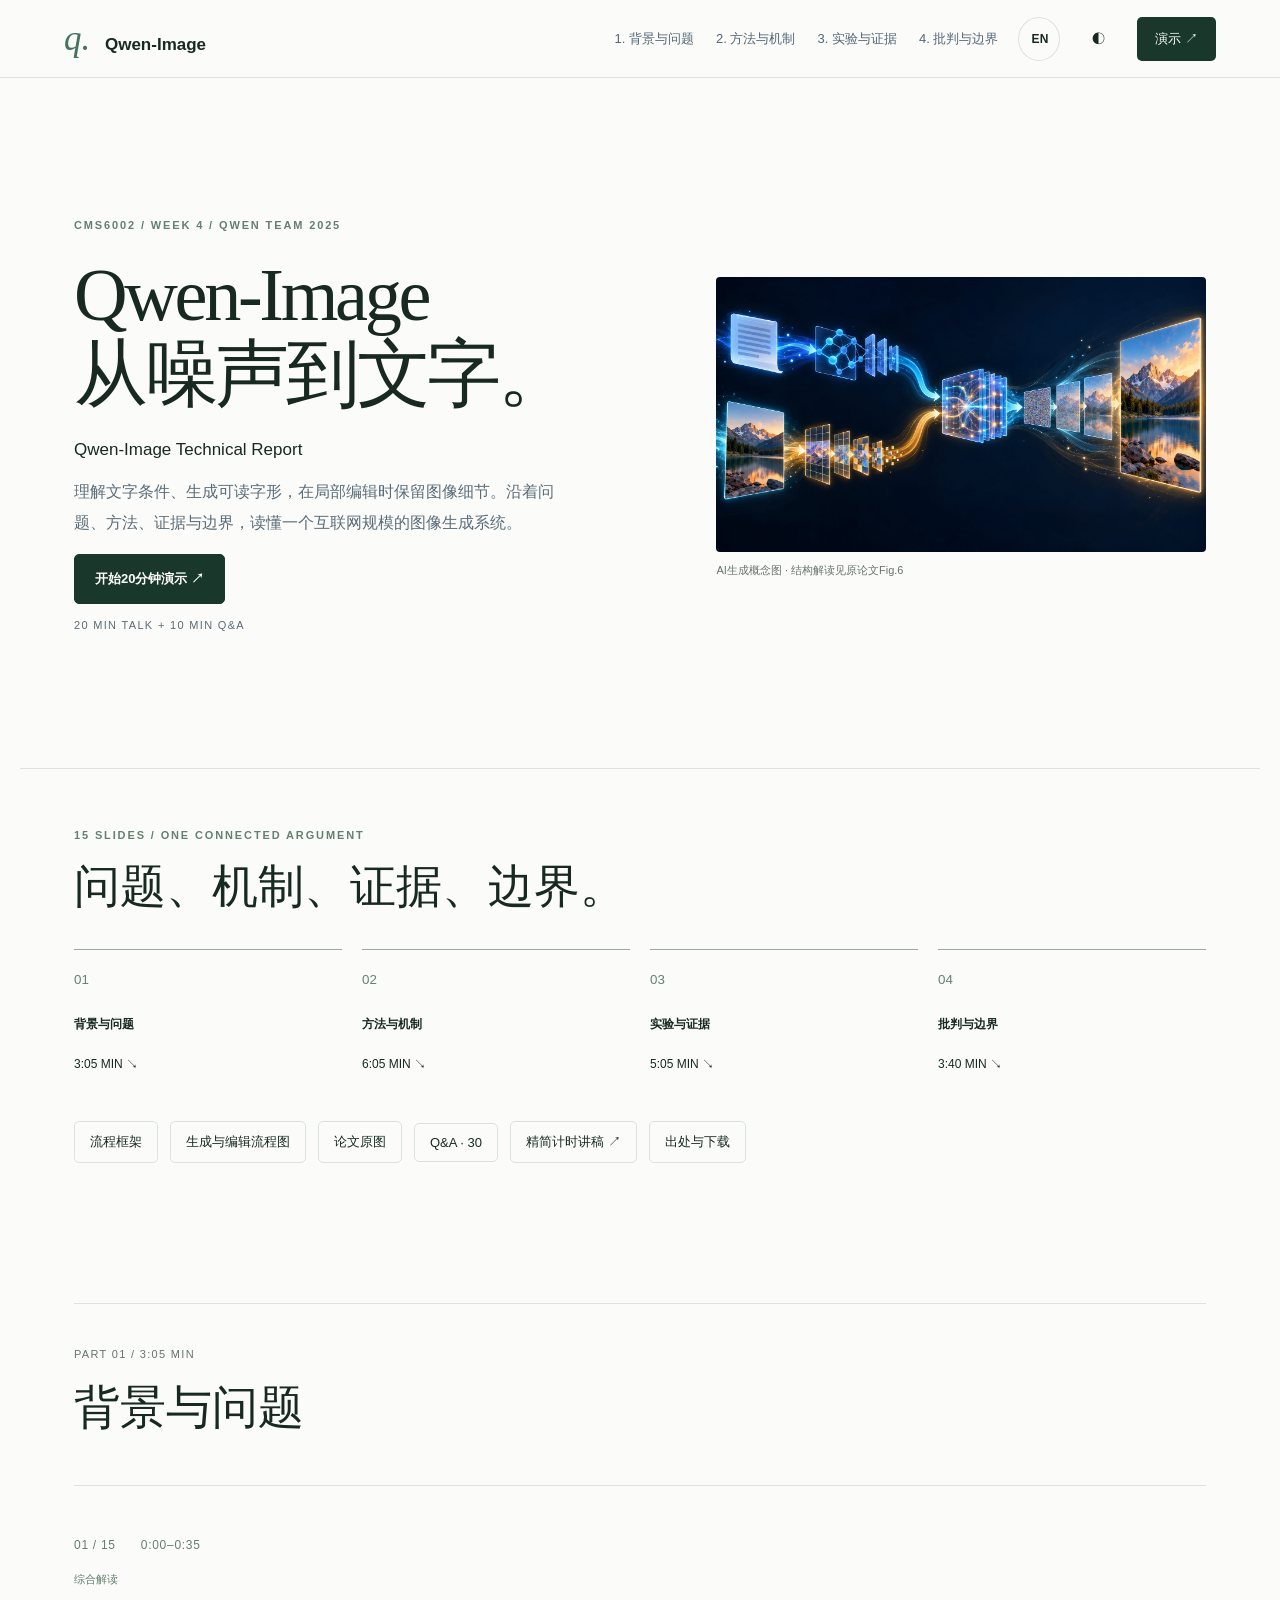
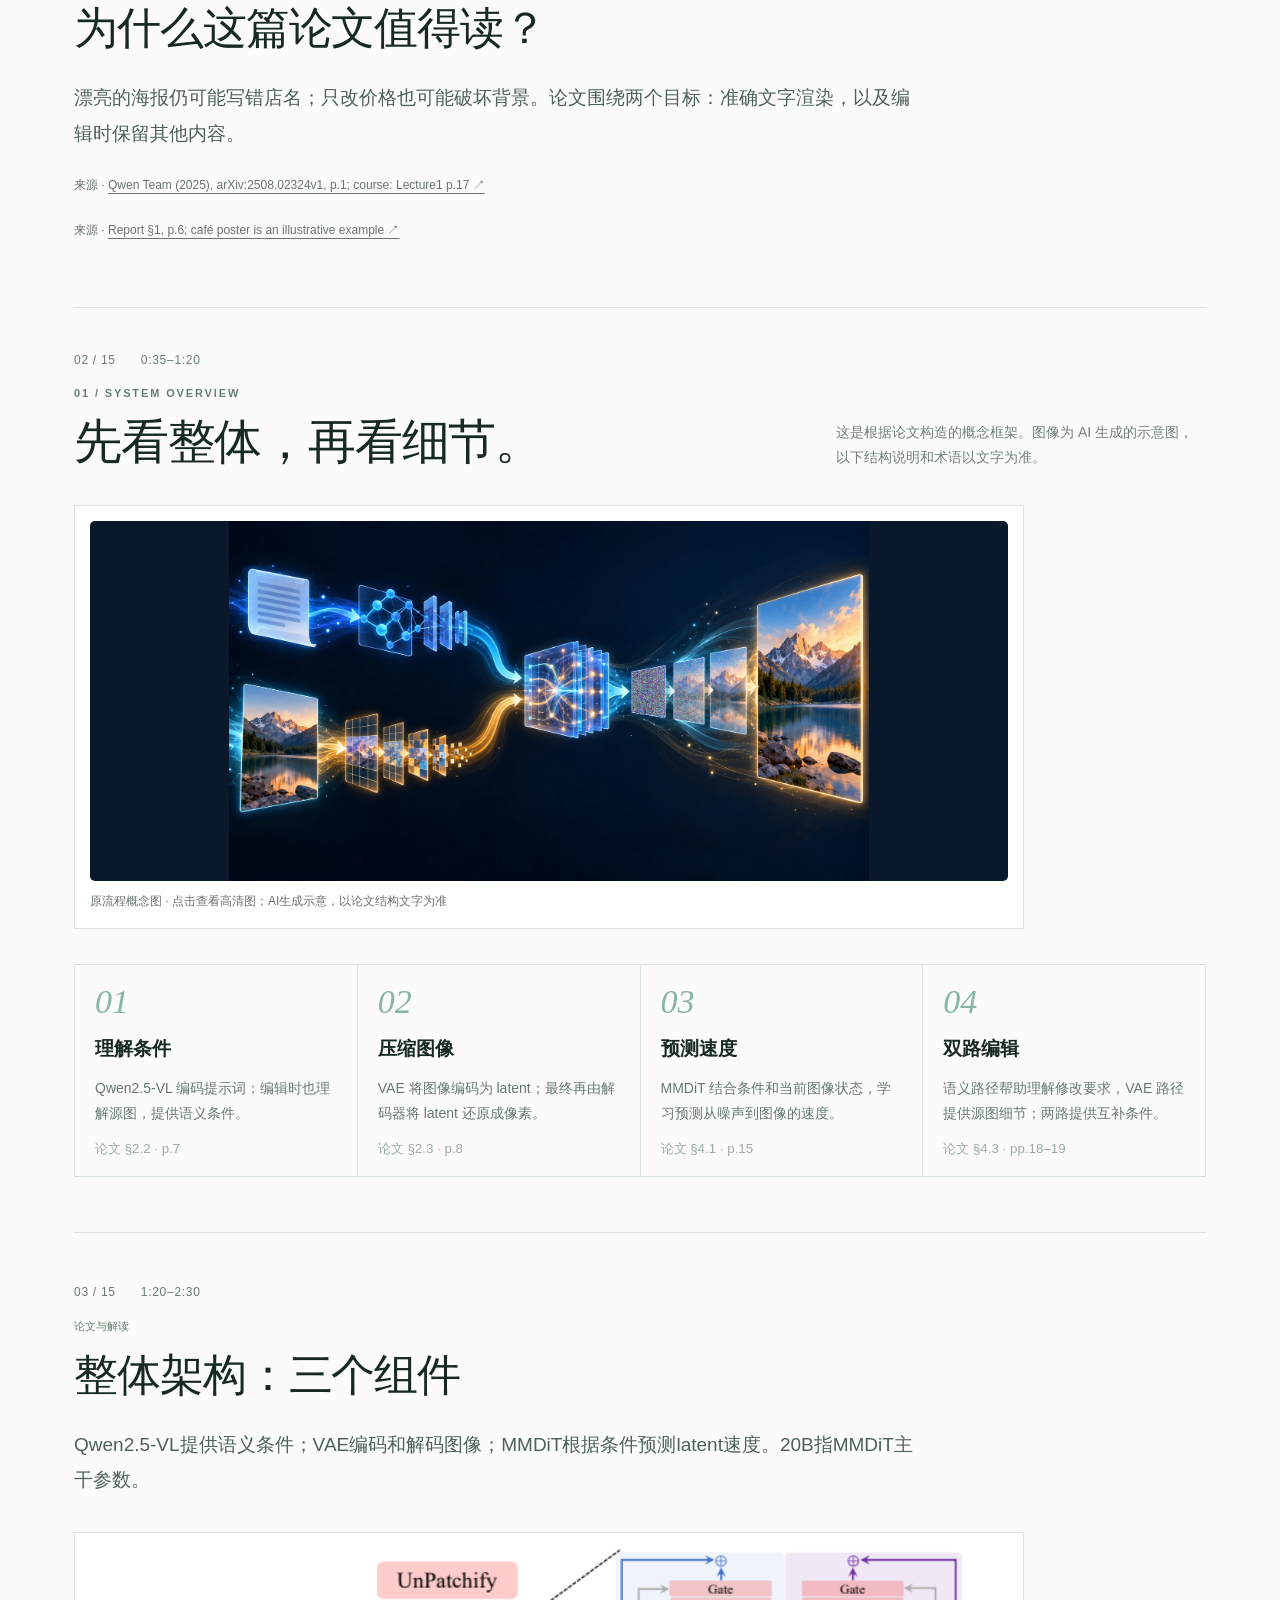
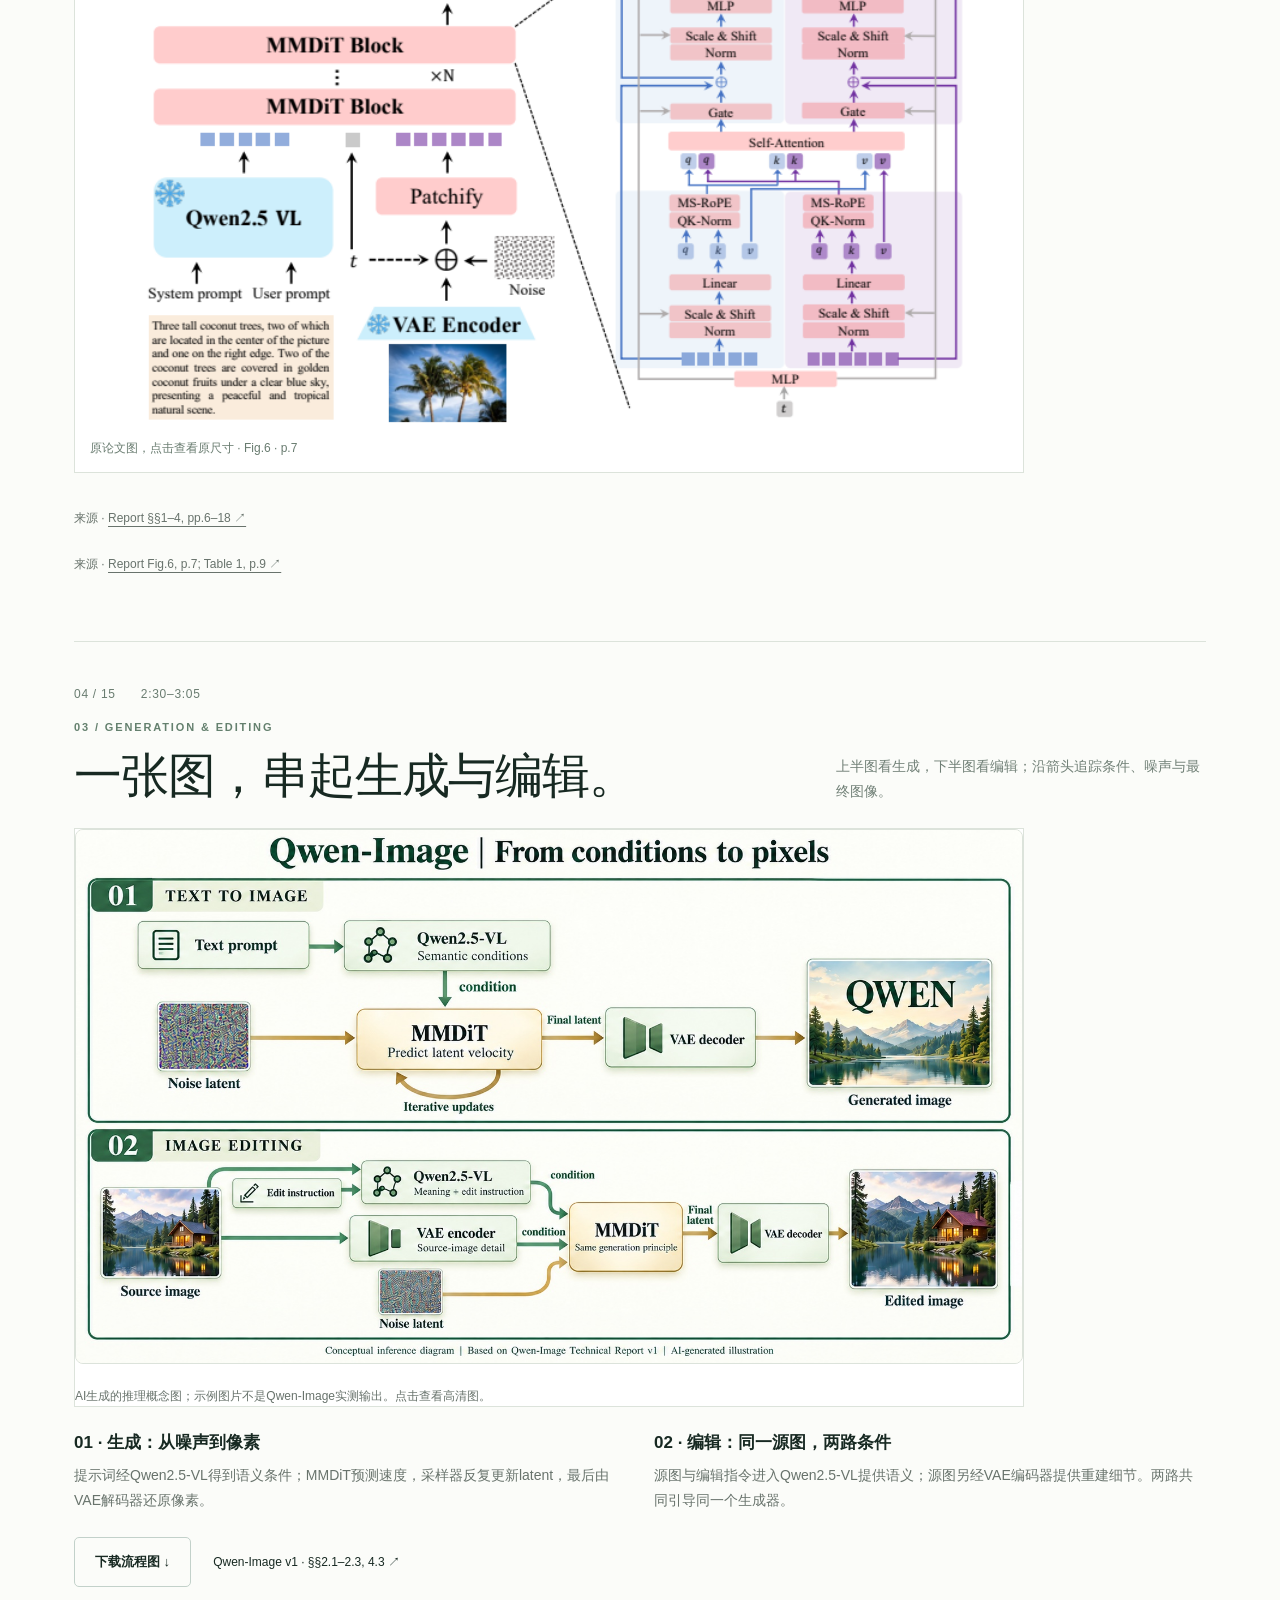
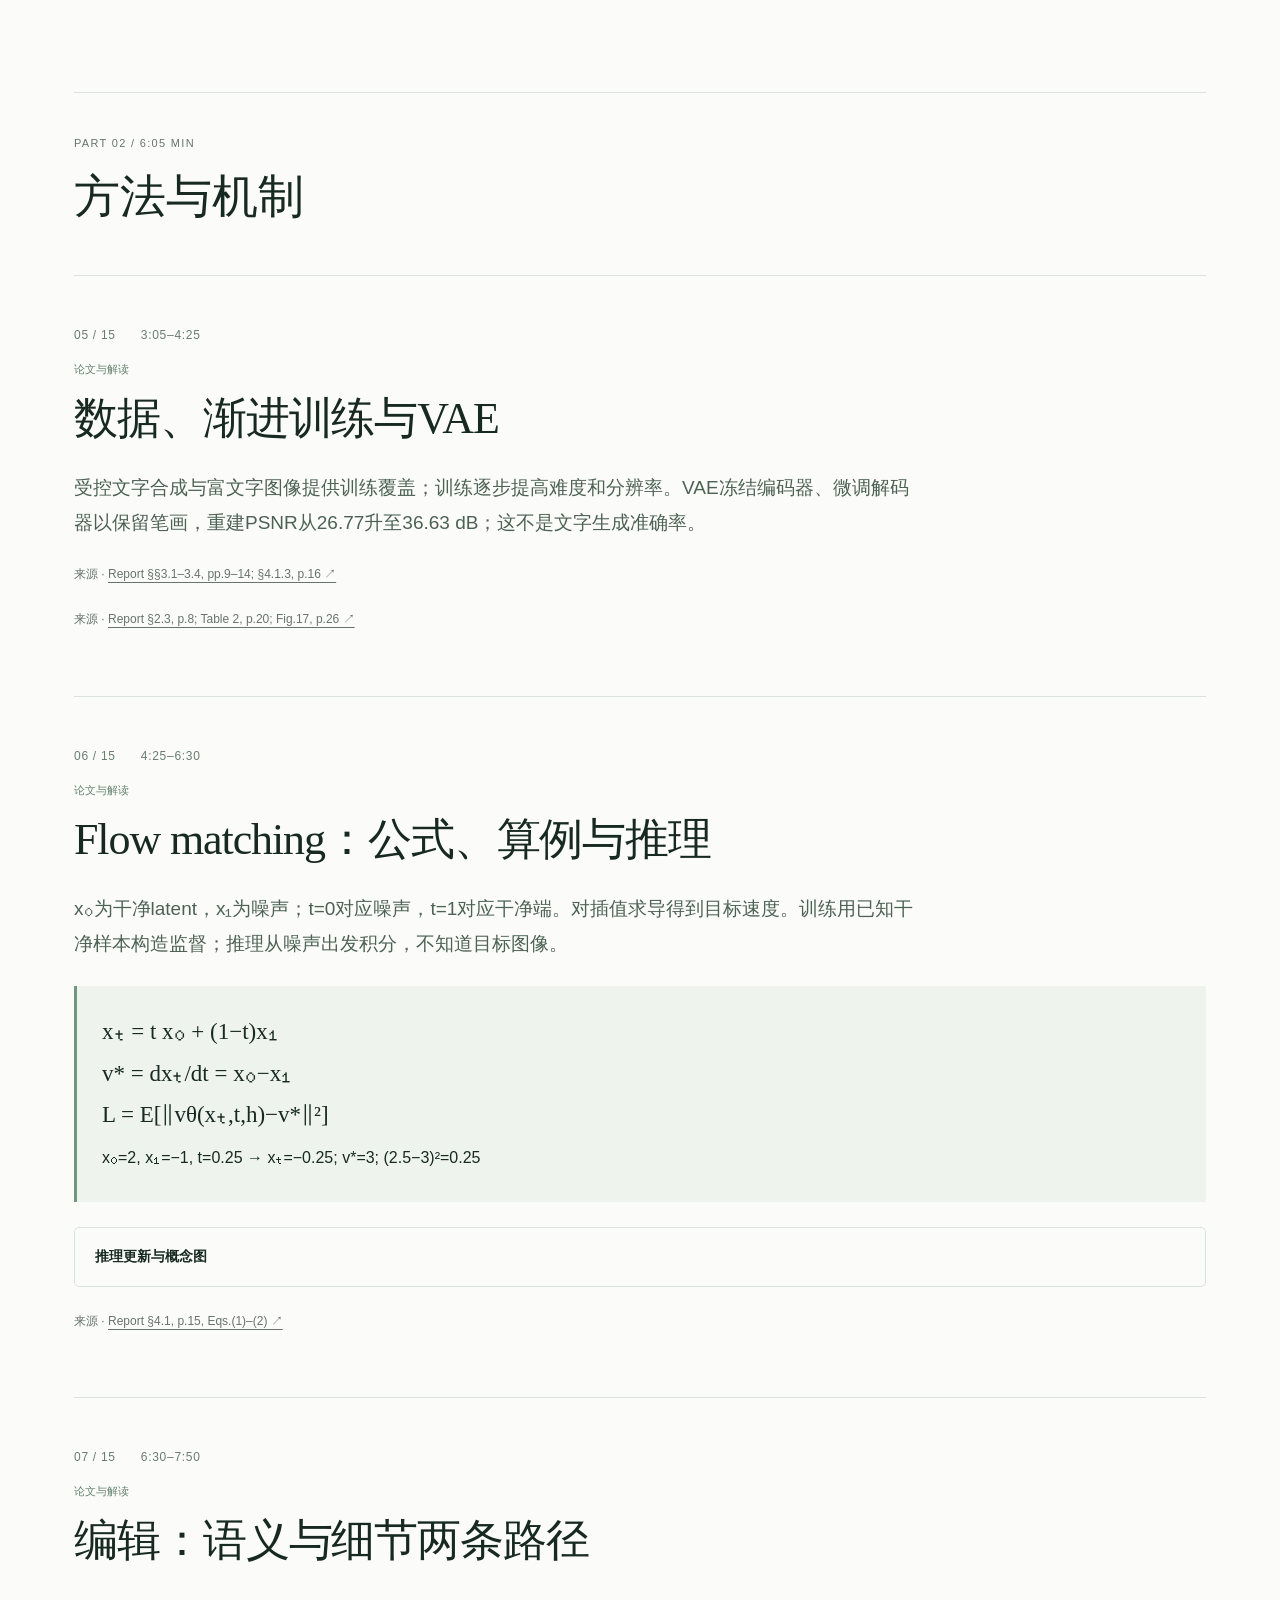
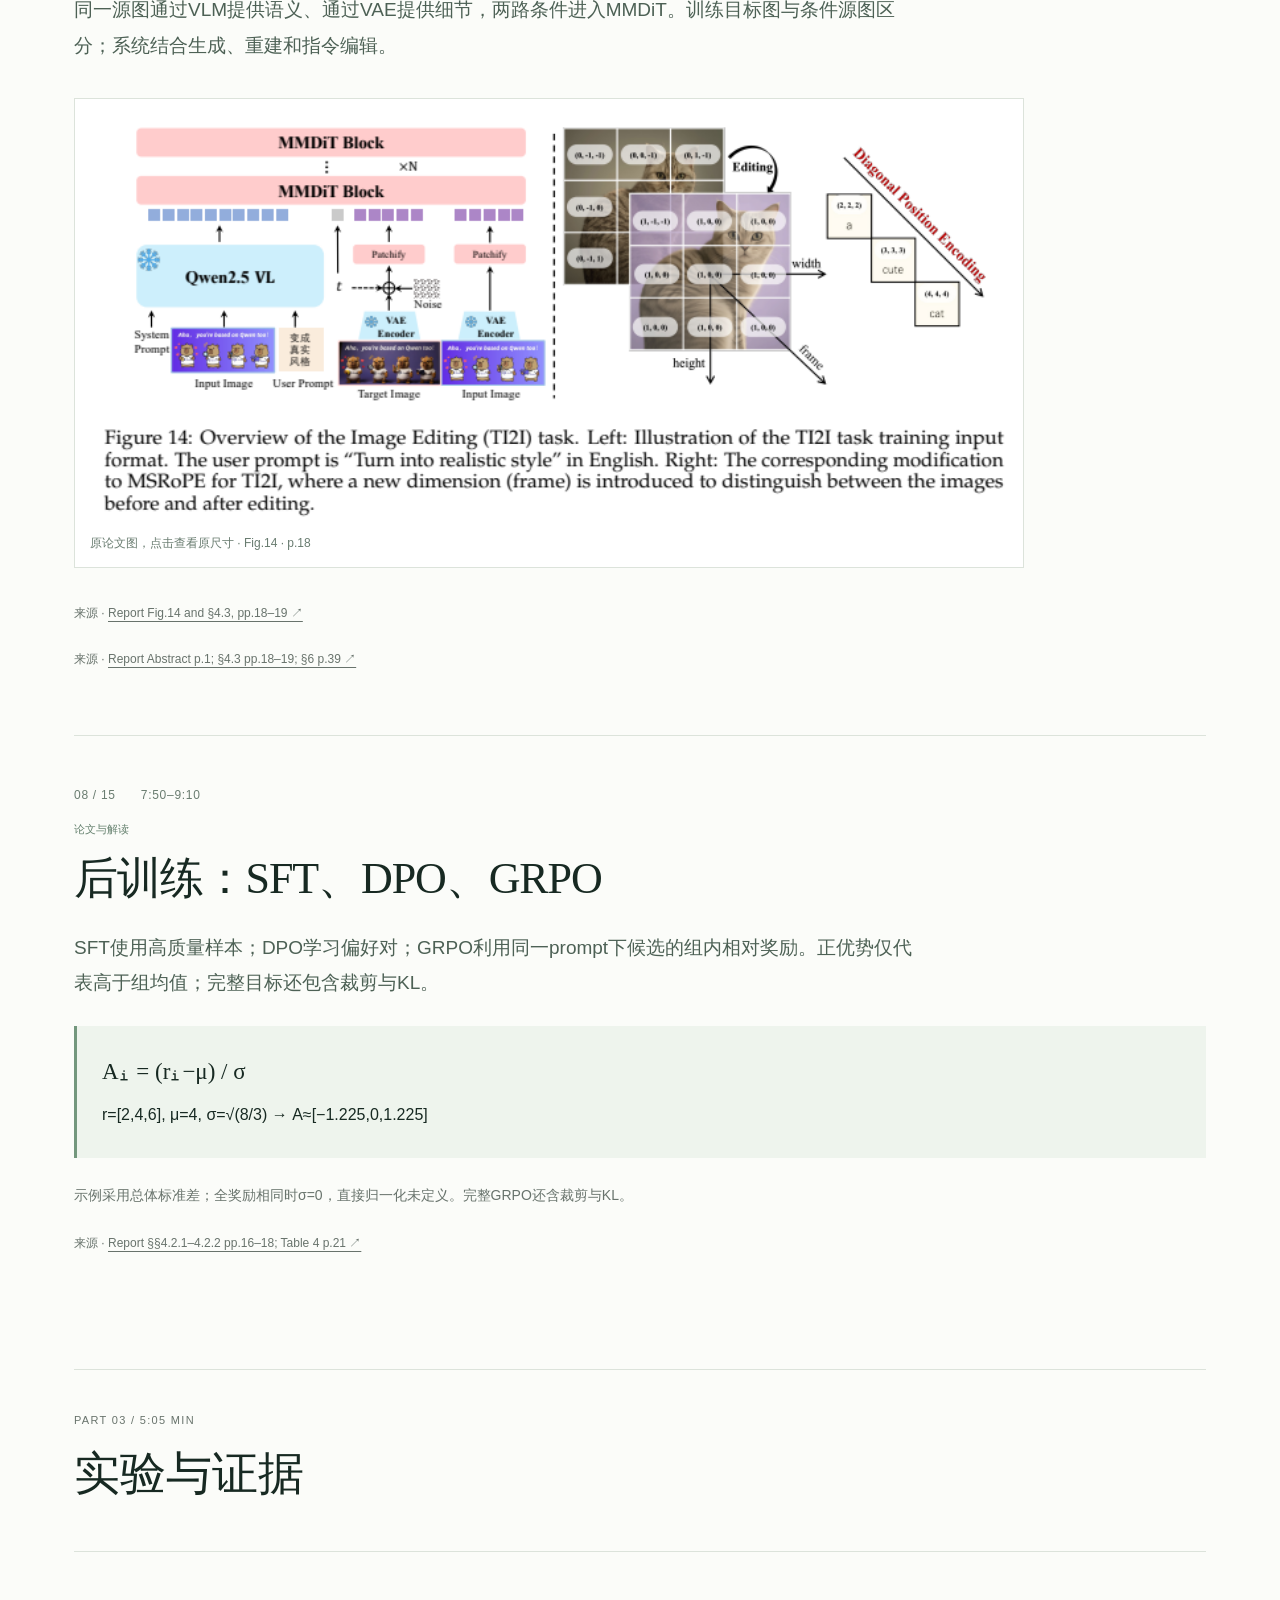
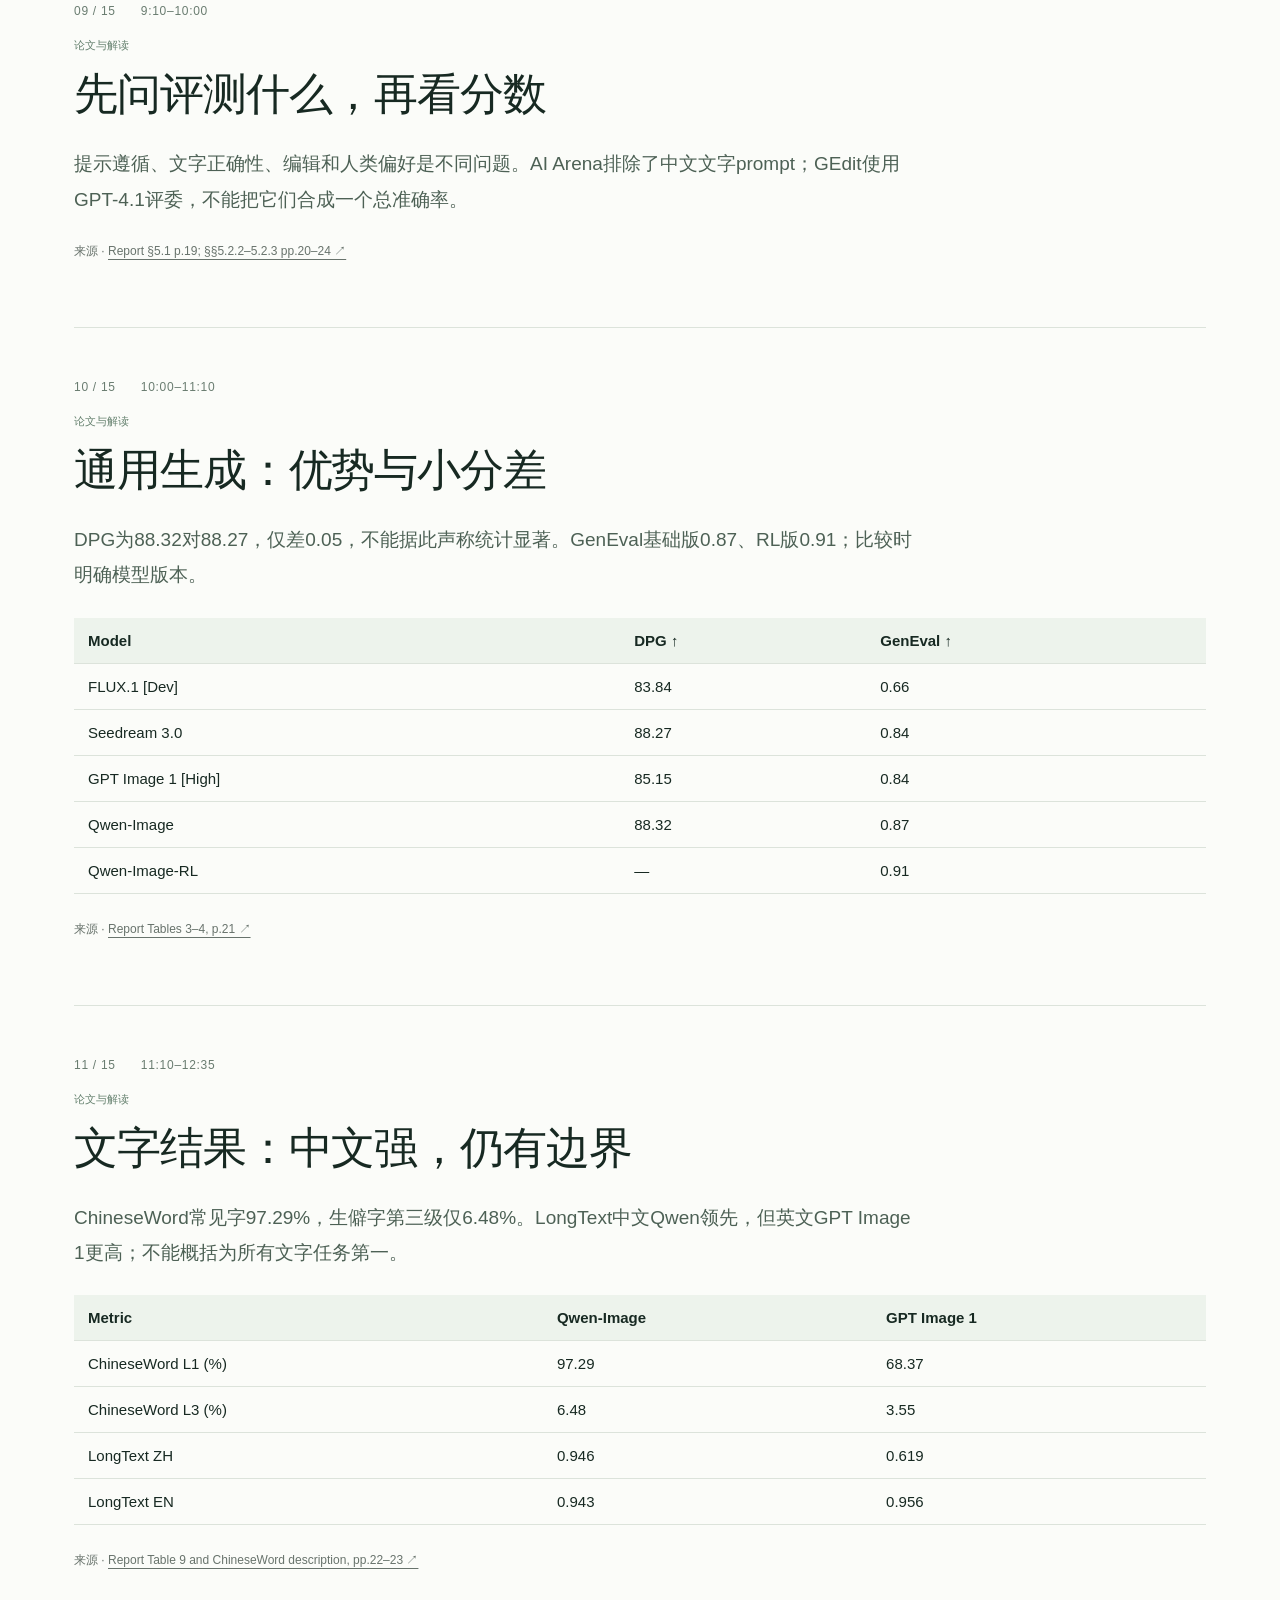
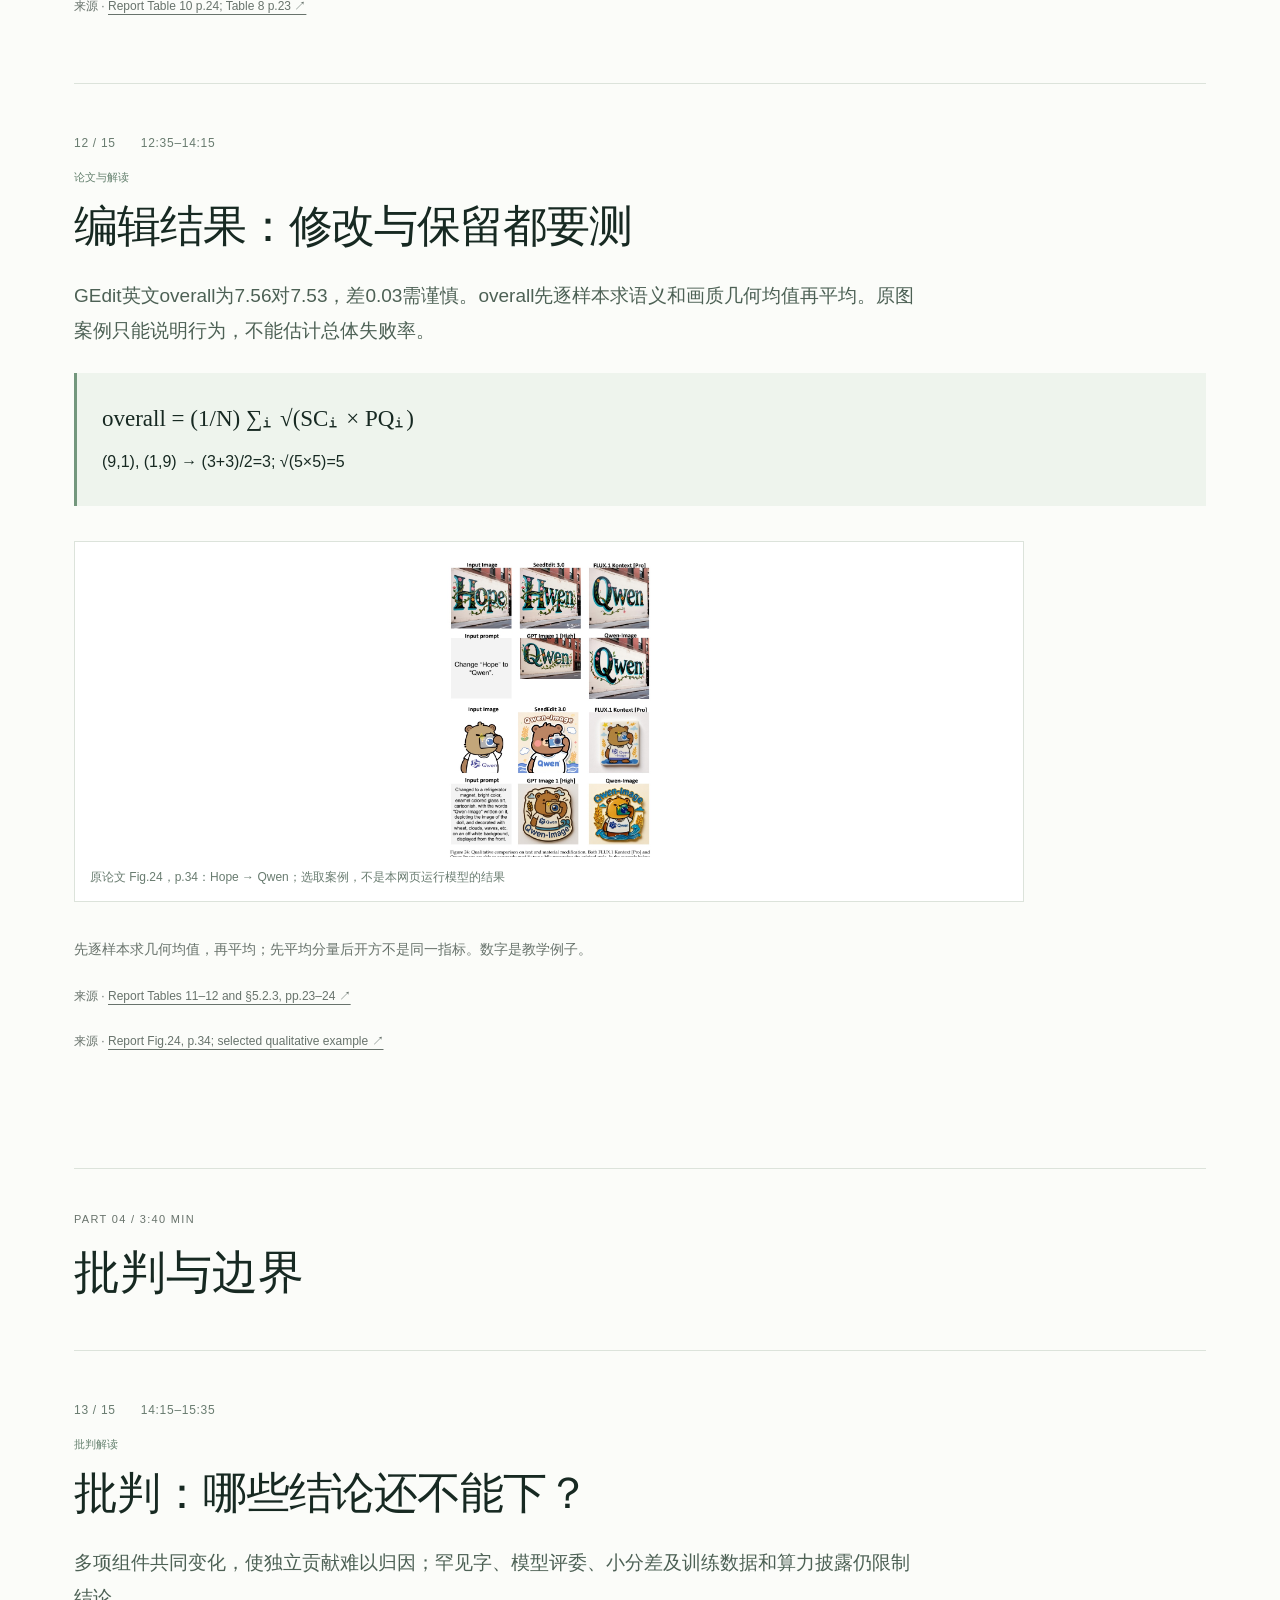
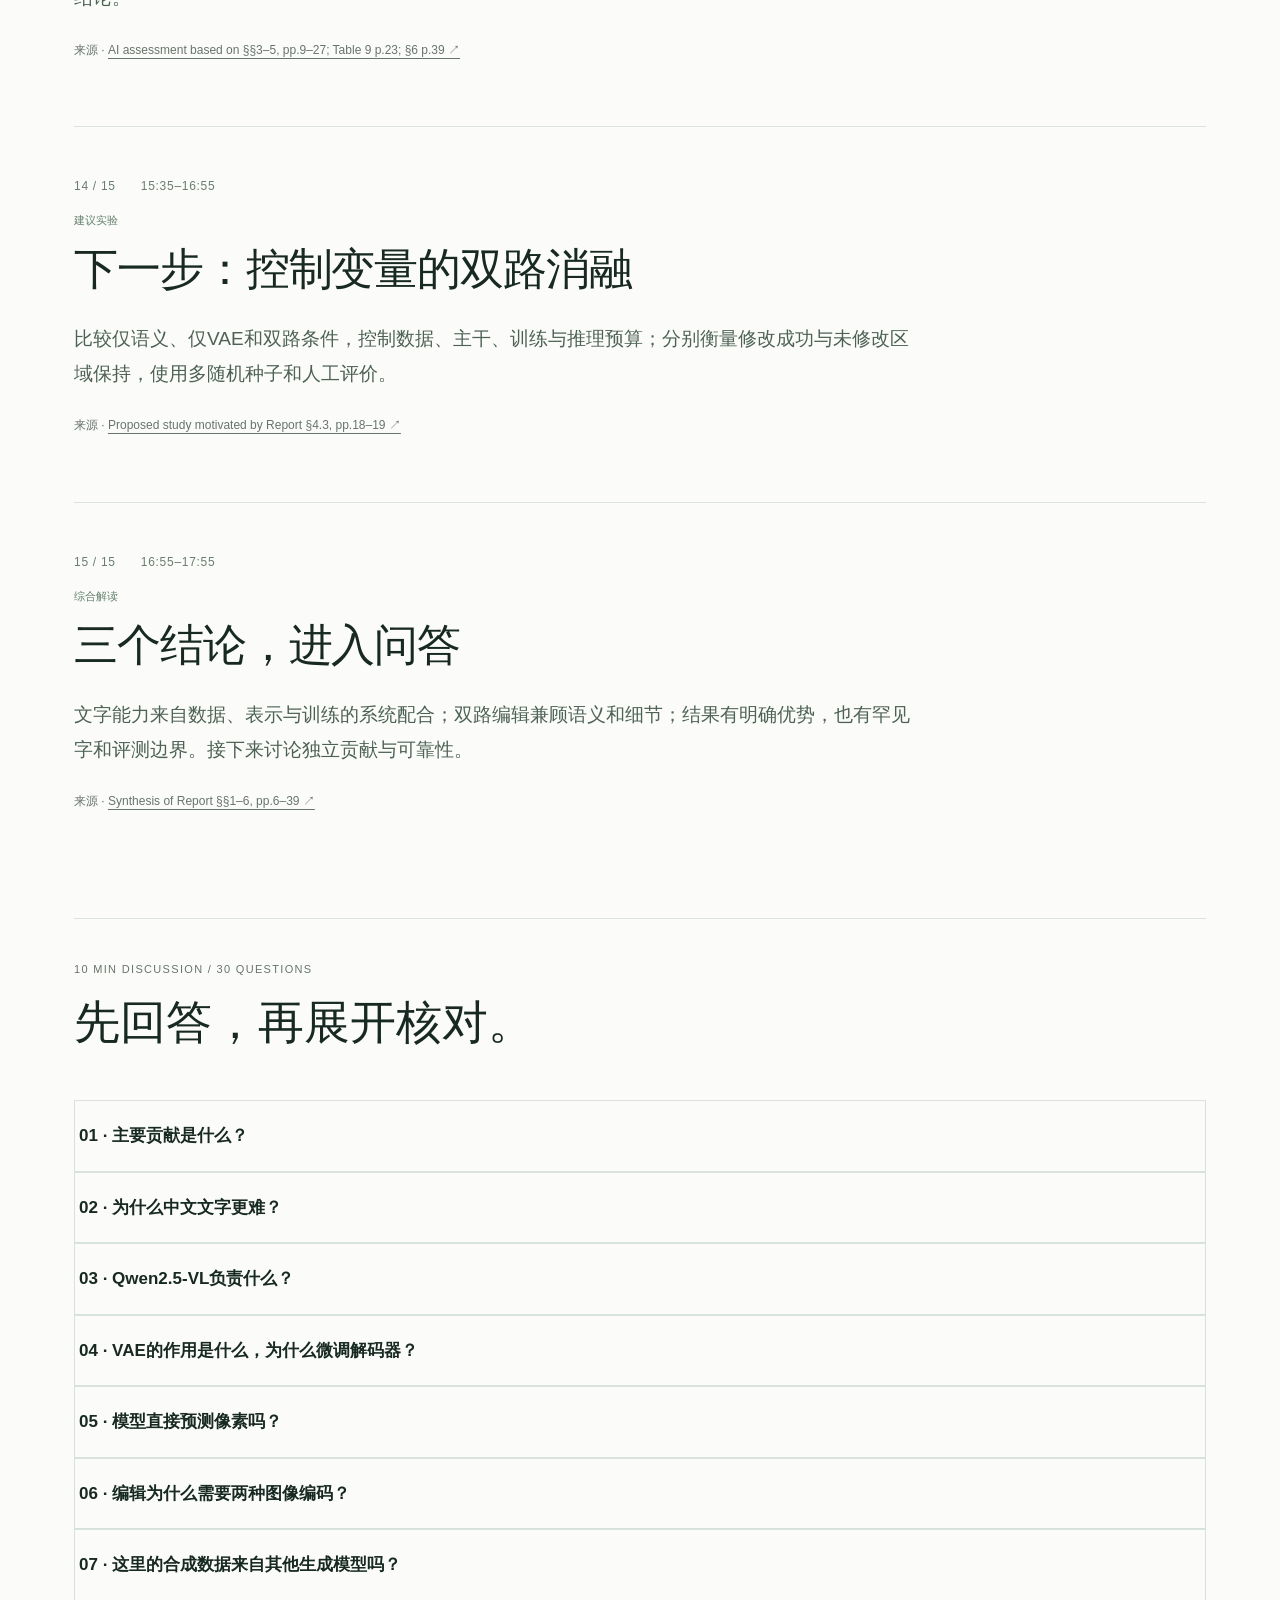
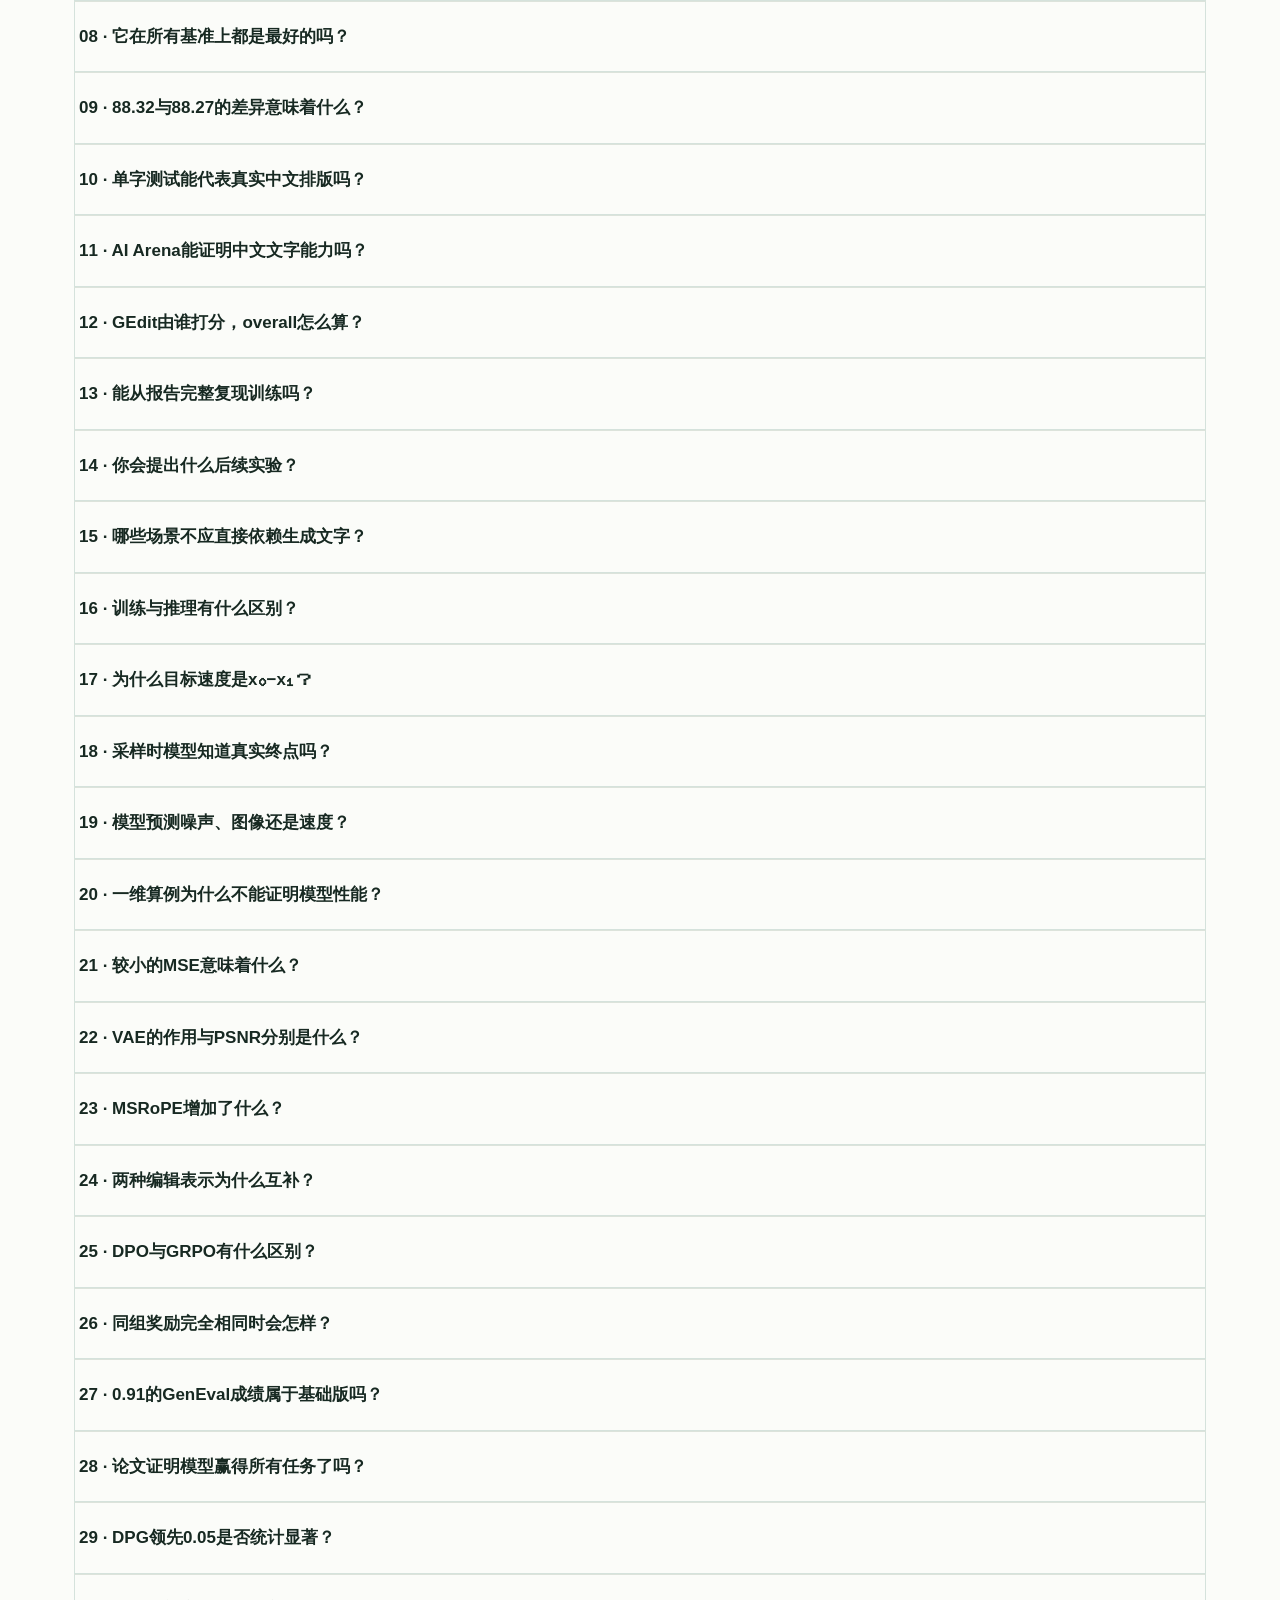
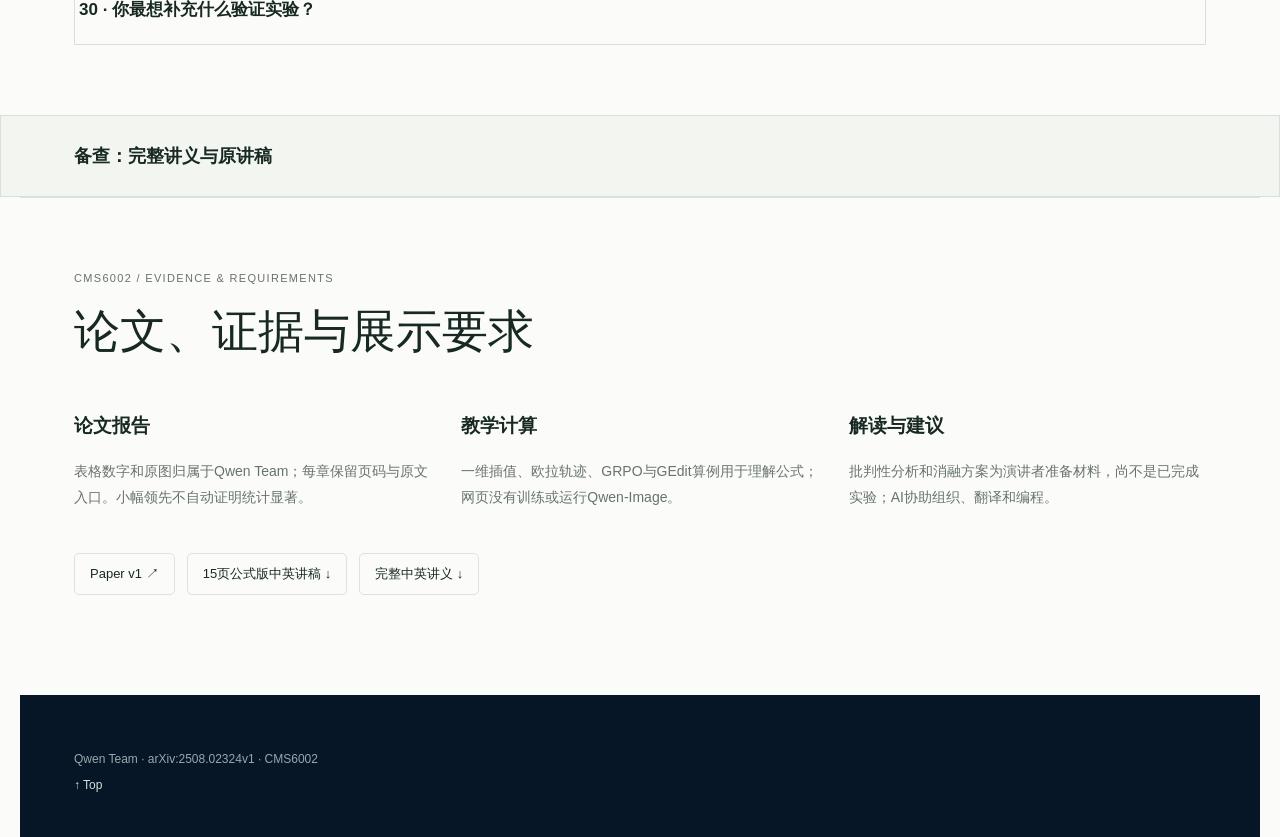
==== commit 8d5d299a: "Replace Qwen-Image video with generated inference framework and update bilingual speaker notes" ====
--- a/qwen-image/index.html
+++ b/qwen-image/index.html
@@ -1,2 +1,2 @@
-<!doctype html><html lang="zh-CN" data-lang="zh"><head><meta charset="UTF-8"><meta name="viewport" content="width=device-width,initial-scale=1"><title>Qwen-Image · Research presentation preview</title><link rel="stylesheet" href="style.css?v=15-20261031"><link rel="stylesheet" href="presentation.css?v=15-20261031"></head><body data-notes="zh"><header><a class="brand" href="#top"><b>q.</b> Qwen-Image</a><nav aria-label="课程导航"><a href="#part-1">1. <span class="only-zh">背景与问题</span><span class="only-en">The question</span></a><a href="#part-2">2. <span class="only-zh">方法与机制</span><span class="only-en">The mechanism</span></a><a href="#part-3">3. <span class="only-zh">实验与证据</span><span class="only-en">The evidence</span></a><a href="#part-4">4. <span class="only-zh">批判与边界</span><span class="only-en">The boundaries</span></a></nav><button id="language-toggle" class="language-toggle" aria-label="Switch to English">EN</button><button id="theme-toggle" aria-label="Toggle theme">◐</button><button id="present-start"><span class="only-zh">演示 ↗</span><span class="only-en">Present ↗</span></button></header><main id="main"><section class="hero wrap" id="top"><div class="hero-copy"><div class="eyebrow">CMS6002 / WEEK 4 / QWEN TEAM 2025</div><h1>Qwen-Image<br><span class="only-zh">从噪声到文字。</span><span class="only-en">From noise to text.</span></h1><h2>Qwen-Image Technical Report</h2><p><span class="only-zh">理解文字条件、生成可读字形，在局部编辑时保留图像细节。沿着问题、方法、证据与边界，读懂一个互联网规模的图像生成系统。</span><span class="only-en">Understand text conditions, render legible characters, and preserve details during editing. Follow the question, mechanism, evidence and boundaries of a large-scale image generation system.</span></p><button class="button primary" id="hero-present"><span class="only-zh">开始20分钟演示 ↗</span><span class="only-en">Start the 20-minute talk ↗</span></button><p class="hero-time">20 MIN TALK + 10 MIN Q&A</p></div><div class="hero-art"><img src="assets/qwen-flow.jpg" alt="AI-generated conceptual framework"><p><span class="only-zh">AI生成概念图 · 结构解读见原论文Fig.6</span><span class="only-en">AI-generated conceptual diagram · see original Fig.6</span></p></div></section><section class="wrap overview" id="overview"><div class="eyebrow">15 SLIDES / ONE CONNECTED ARGUMENT</div><h2><span class="only-zh">问题、机制、证据、边界。</span><span class="only-en">One paper. Four questions.</span></h2><div class="part-grid"><a href="#part-1"><small>01</small><h3><span class="only-zh">背景与问题</span><span class="only-en">The question</span></h3><span>3:05 MIN ↘</span></a><a href="#part-2"><small>02</small><h3><span class="only-zh">方法与机制</span><span class="only-en">The mechanism</span></h3><span>6:05 MIN ↘</span></a><a href="#part-3"><small>03</small><h3><span class="only-zh">实验与证据</span><span class="only-en">The evidence</span></h3><span>5:05 MIN ↘</span></a><a href="#part-4"><small>04</small><h3><span class="only-zh">批判与边界</span><span class="only-en">The boundaries</span></h3><span>3:40 MIN ↘</span></a></div><div class="study-toolbar"><button id="notes-language">Notes: 中文</button><button id="all-notes"><span class="only-zh">展开全部讲稿</span><span class="only-en">Show all notes</span></button><a href="#map"><span class="only-zh">流程框架</span><span class="only-en">Framework</span></a><a href="#video"><span class="only-zh">讲解视频</span><span class="only-en">Video</span></a><a href="#editing-original"><span class="only-zh">论文原图</span><span class="only-en">Paper figure</span></a><a href="#qa">Q&A · 30</a><a href="speaker-15-bilingual.html" target="_blank"><span class="only-zh">精简计时讲稿 ↗</span><span class="only-en">Concise timed script ↗</span></a><a href="#evidence-policy"><span class="only-zh">出处与下载</span><span class="only-en">Sources and downloads</span></a></div></section>
-<section class="wrap presentation-part" id="part-1"><div class="part-heading"><small>PART 01 / 3:05 MIN</small><h2><span class="only-zh">背景与问题</span><span class="only-en">The question</span></h2></div><article class="chapter" id="chapter-1" data-index="0"><div class="chapter-meta">01 / 15 <span>0:00–0:35</span></div><div class="evidence-tag"><span class="only-zh">综合解读</span><span class="only-en">Synthesis</span></div><h2><span class="only-zh">为什么这篇论文值得读？</span><span class="only-en">Why this paper?</span></h2><div class="chapter-body only-zh"><p>漂亮的海报仍可能写错店名；只改价格也可能破坏背景。论文围绕两个目标：准确文字渲染，以及编辑时保留其他内容。</p></div><ul class="chapter-body only-en"><li>Precise text rendering: characters, order and layout.</li><li>Consistent editing: change what is requested and preserve the rest.</li><li>Evaluate the system through method, evidence and limitations.</li></ul><div class="source-line"><span class="only-zh">来源</span><span class="only-en">Source</span> · <a href="https://arxiv.org/pdf/2508.02324v1#page=1" target="_blank" rel="noopener">Qwen Team (2025), arXiv:2508.02324v1, p.1; course: Lecture1 p.17 ↗</a></div><div class="source-line"><span class="only-zh">来源</span><span class="only-en">Source</span> · <a href="https://arxiv.org/pdf/2508.02324v1#page=6" target="_blank" rel="noopener">Report §1, p.6; café poster is an illustrative example ↗</a></div><details class="speaker-note"><summary><span class="only-zh">精简讲稿与中文理解</span><span class="only-en">Concise speaker notes</span> +</summary><div class="note-en" lang="en">Precise text rendering: characters, order and layout. Consistent editing: change what is requested and preserve the rest. Evaluate the system through method, evidence and limitations. Use the example to explain why visual appeal and task correctness are different. We will examine the architecture, training choices and reported results before discussing what the evidence does not isolate.</div><div class="note-zh" lang="zh-CN">漂亮的海报仍可能写错店名；只改价格也可能破坏背景。论文围绕两个目标：准确文字渲染，以及编辑时保留其他内容。</div></details></article><section id="map" class="wrap section chapter" data-index="1"><div class="chapter-meta">02 / 15 <span>0:35–1:20</span></div><div class="section-head"><div><div class="eyebrow">01 / SYSTEM OVERVIEW</div><h2>先看整体，再看细节。</h2></div><p>这是根据论文构造的概念框架。图像为 AI 生成的示意图，以下结构说明和术语以文字为准。</p></div><figure class="restored-flow"><a href="assets/qwen-flow.png" target="_blank"><img src="assets/qwen-flow.jpg" alt="Qwen-Image conceptual workflow"></a><figcaption><span class="only-zh">原流程概念图 · 点击查看高清图；AI生成示意，以论文结构文字为准</span><span class="only-en">Original conceptual workflow · open full resolution; AI-generated illustration, refer to the paper architecture for details</span></figcaption></figure><div class="flow-grid"><article><span>01</span><h3>理解条件</h3><p>Qwen2.5-VL 编码提示词；编辑时也理解源图，提供语义条件。</p><small>论文 §2.2 · p.7</small></article><article><span>02</span><h3>压缩图像</h3><p>VAE 将图像编码为 latent；最终再由解码器将 latent 还原成像素。</p><small>论文 §2.3 · p.8</small></article><article><span>03</span><h3>预测速度</h3><p>MMDiT 结合条件和当前图像状态，学习预测从噪声到图像的速度。</p><small>论文 §4.1 · p.15</small></article><article><span>04</span><h3>双路编辑</h3><p>语义路径帮助理解修改要求，VAE 路径提供源图细节；两路提供互补条件。</p><small>论文 §4.3 · pp.18–19</small></article></div></section><article class="chapter" id="chapter-3" data-index="2"><div class="chapter-meta">03 / 15 <span>1:20–2:30</span></div><div class="evidence-tag"><span class="only-zh">论文与解读</span><span class="only-en">Paper and interpretation</span></div><h2><span class="only-zh">整体架构：三个组件</span><span class="only-en">The system in three components</span></h2><div class="chapter-body only-zh"><p>Qwen2.5-VL提供语义条件；VAE编码和解码图像；MMDiT根据条件预测latent速度。20B指MMDiT主干参数。</p></div><ul class="chapter-body only-en"><li>Qwen2.5-VL encodes prompt and source-image meaning.</li><li>The VAE maps pixels to latents and back.</li><li>The 20B MMDiT backbone predicts conditional latent velocity.</li></ul><figure><a href="assets/fig6-architecture.png" target="_blank"><img src="assets/fig6-architecture.png" alt="Original paper Fig.6 · p.7" loading="lazy"></a><figcaption><span class="only-zh">原论文图，点击查看原尺寸</span><span class="only-en">Original paper figure; open at full size</span> · Fig.6 · p.7</figcaption></figure><div class="source-line"><span class="only-zh">来源</span><span class="only-en">Source</span> · <a href="https://arxiv.org/pdf/2508.02324v1#page=6" target="_blank" rel="noopener">Report §§1–4, pp.6–18 ↗</a></div><div class="source-line"><span class="only-zh">来源</span><span class="only-en">Source</span> · <a href="https://arxiv.org/pdf/2508.02324v1#page=7" target="_blank" rel="noopener">Report Fig.6, p.7; Table 1, p.9 ↗</a></div><details class="speaker-note"><summary><span class="only-zh">精简讲稿与中文理解</span><span class="only-en">Concise speaker notes</span> +</summary><div class="note-en" lang="en">Qwen2.5-VL encodes prompt and source-image meaning. The VAE maps pixels to latents and back. The 20B MMDiT backbone predicts conditional latent velocity. Read the original figure from the conditioning inputs to the latent generator and decoder. During inference the generator begins with noise; it does not receive a known clean target. The parameter count refers to the diffusion backbone.</div><div class="note-zh" lang="zh-CN">Qwen2.5-VL提供语义条件；VAE编码和解码图像；MMDiT根据条件预测latent速度。20B指MMDiT主干参数。</div></details></article><section id="video" class="section wrap chapter" data-index="3"><div class="chapter-meta">04 / 15 <span>2:30–3:05</span></div><div class="section-head"><div><div class="eyebrow">03 / WATCH & LEARN</div><h2>30秒，看懂核心路径。</h2></div><p>30秒文字动态图解，配背景音乐，无旁白；支持中英字幕切换。</p></div><div class="video-layout"><div class="video-player"><video controls playsinline preload="metadata" poster="assets/qwen-flow.jpg"><track kind="subtitles" srclang="zh-CN" label="中文" src="video/subtitles.vtt"><track kind="subtitles" srclang="en" label="English" src="video/subtitles-en.vtt"></video><div class="subtitle-controls" role="group" aria-label="字幕语言"><span>字幕</span><button type="button" data-caption="zh" aria-pressed="false">中文</button><button type="button" data-caption="en" aria-pressed="false">English</button><button type="button" data-caption="off" aria-pressed="false">关闭</button></div></div><div><h3>从条件到图像</h3><p>一条清晰的路线：先理解需求，再看语义条件、图像表示、速度预测与解码，最后检验实验与结论。</p><a class="button primary" href="video/qwen-core-30s-music.mp4" download>下载讲解视频 ↓</a><a class="button ghost dark" href="video/subtitles.srt" download>下载中文字幕 ↓</a><a class="button ghost dark" href="video/subtitles-en.srt" download>下载英文字幕 ↓</a></div></div></section></section><section class="wrap presentation-part" id="part-2"><div class="part-heading"><small>PART 02 / 6:05 MIN</small><h2><span class="only-zh">方法与机制</span><span class="only-en">The mechanism</span></h2></div><article class="chapter" id="chapter-5" data-index="4"><div class="chapter-meta">05 / 15 <span>3:05–4:25</span></div><div class="evidence-tag"><span class="only-zh">论文与解读</span><span class="only-en">Paper and interpretation</span></div><h2><span class="only-zh">数据、渐进训练与VAE</span><span class="only-en">Data, progressive training and the VAE</span></h2><div class="chapter-body only-zh"><p>受控文字合成与富文字图像提供训练覆盖；训练逐步提高难度和分辨率。VAE冻结编码器、微调解码器以保留笔画，重建PSNR从26.77升至36.63 dB；这不是文字生成准确率。</p></div><ul class="chapter-body only-en"><li>Text-rich images and rendered text; progressive resolution: 256p → 640p → 1328p.</li><li>Freeze the VAE encoder; tune the decoder to preserve small strokes.</li><li>Text reconstruction PSNR: 26.77 → 36.63 dB; not prompted-text accuracy.</li></ul><div class="source-line"><span class="only-zh">来源</span><span class="only-en">Source</span> · <a href="https://arxiv.org/pdf/2508.02324v1#page=9" target="_blank" rel="noopener">Report §§3.1–3.4, pp.9–14; §4.1.3, p.16 ↗</a></div><details class="speaker-note"><summary><span class="only-zh">精简讲稿与中文理解</span><span class="only-en">Concise speaker notes</span> +</summary><div class="note-en" lang="en">Text-rich design data and controlled text synthesis. Synthetic here means rendered/composed text, not other generators’ outputs. Progressive training: 256p → 640p → 1328p. These data choices aim to expose the model to accurate characters and difficult layouts. The curriculum and data mixture are part of the system, but the final benchmark results do not isolate the causal effect of every individual choice.</div><div class="note-zh" lang="zh-CN">富文字数据与受控文字合成提高训练覆盖；Synthetic指程序化渲染和模板合成。训练由简单到复杂，分辨率逐步提高。</div></details><div class="source-line"><span class="only-zh">来源</span><span class="only-en">Source</span> · <a href="https://arxiv.org/pdf/2508.02324v1#page=8" target="_blank" rel="noopener">Report §2.3, p.8; Table 2, p.20; Fig.17, p.26 ↗</a></div></article><article class="chapter" id="chapter-6" data-index="5"><div class="chapter-meta">06 / 15 <span>4:25–6:30</span></div><div class="evidence-tag"><span class="only-zh">论文与解读</span><span class="only-en">Paper and interpretation</span></div><h2><span class="only-zh">Flow matching：公式、算例与推理</span><span class="only-en">Flow matching: formula, example and inference</span></h2><div class="chapter-body only-zh"><p>x₀为干净latent，x₁为噪声；t=0对应噪声，t=1对应干净端。对插值求导得到目标速度。训练用已知干净样本构造监督；推理从噪声出发积分，不知道目标图像。</p></div><ul class="chapter-body only-en"><li>Differentiate the interpolation to obtain target velocity x₀−x₁.</li><li>Worked scalar example: x₀=2, x₁=−1, t=0.25 gives xₜ=−0.25.</li><li>Inference integrates a learned velocity field without access to the clean endpoint.</li></ul><div class="worked">xₜ = t x₀ + (1−t)x₁<br>v* = dxₜ/dt = x₀−x₁<br>L = E[‖vθ(xₜ,t,h)−v*‖²]<br><small>x₀=2, x₁=−1, t=0.25 → xₜ=−0.25; v*=3; (2.5−3)²=0.25</small></div><details class="formula-detail"><summary><span class="only-zh">推理更新与概念图</span><span class="only-en">Inference update and conceptual illustration</span></summary><p>x(t+Δt) ≈ x(t)+Δt·vθ(x(t),t,h)</p><p><span class="only-zh">简化欧拉说明；真实速度随状态、时间和条件变化。</span><span class="only-en">A simplified Euler explanation; real velocity depends on state, time and conditions.</span></p><figure><img src="assets/training-inference-concept.jpg" alt="AI-generated conceptual illustration of training and inference"><figcaption><span class="only-zh">上：训练对的直线监督；下：学习到的速度场推理。AI概念图，不是实测轨迹。</span><span class="only-en">Top: straight-line training supervision; bottom: inference through a learned field. AI illustration, not measured trajectories.</span></figcaption></figure></details><div class="source-line"><span class="only-zh">来源</span><span class="only-en">Source</span> · <a href="https://arxiv.org/pdf/2508.02324v1#page=15" target="_blank" rel="noopener">Report §4.1, p.15, Eqs.(1)–(2) ↗</a></div><details class="speaker-note"><summary><span class="only-zh">精简讲稿与中文理解</span><span class="only-en">Concise speaker notes</span> +</summary><div class="note-en" lang="en">xₜ = t x₀ + (1−t)x₁; t=0 is noise. Differentiate: dxₜ/dt = x₀−x₁. Learn vθ(xₜ,t,h) by minimizing squared velocity error. State the time convention before differentiating. The derivative of the straight interpolation is the difference between its endpoints. The neural network learns a conditional velocity field from many image, noise and time samples.</div><div class="note-zh" lang="zh-CN">x₀为干净latent、x₁为噪声。本论文t=0为噪声，t=1为干净端；对插值求导得到目标速度x₀−x₁，模型用平方误差学习。</div></details></article><article class="chapter" id="chapter-7" data-index="6"><div class="chapter-meta">07 / 15 <span>6:30–7:50</span></div><div class="evidence-tag"><span class="only-zh">论文与解读</span><span class="only-en">Paper and interpretation</span></div><h2><span class="only-zh">编辑：语义与细节两条路径</span><span class="only-en">Editing: meaning and detail</span></h2><div class="chapter-body only-zh"><p>同一源图通过VLM提供语义、通过VAE提供细节，两路条件进入MMDiT。训练目标图与条件源图区分；系统结合生成、重建和指令编辑。</p></div><ul class="chapter-body only-en"><li>VLM route: interpret the instruction and source meaning.</li><li>VAE route: supply source texture, structure and details.</li><li>Source conditions differ from the noised target used during training.</li></ul><figure><a href="assets/fig14-editing.png" target="_blank"><img src="assets/fig14-editing.png" alt="Original paper Fig.14 · p.18" loading="lazy"></a><figcaption><span class="only-zh">原论文图，点击查看原尺寸</span><span class="only-en">Original paper figure; open at full size</span> · Fig.14 · p.18</figcaption></figure><div class="source-line"><span class="only-zh">来源</span><span class="only-en">Source</span> · <a href="https://arxiv.org/pdf/2508.02324v1#page=18" target="_blank" rel="noopener">Report Fig.14 and §4.3, pp.18–19 ↗</a></div><div class="source-line"><span class="only-zh">来源</span><span class="only-en">Source</span> · <a href="https://arxiv.org/pdf/2508.02324v1#page=1" target="_blank" rel="noopener">Report Abstract p.1; §4.3 pp.18–19; §6 p.39 ↗</a></div><details class="speaker-note"><summary><span class="only-zh">精简讲稿与中文理解</span><span class="only-en">Concise speaker notes</span> +</summary><div class="note-en" lang="en">VLM route: interpret the instruction and source meaning. VAE route: supply source texture, structure and details. Source conditions differ from the noised target used during training. Walk through the two routes in the original figure. They condition one generator rather than produce two independent pictures for compositing. The architecture motivates complementary roles, but controlled ablations are needed to quantify them.</div><div class="note-zh" lang="zh-CN">同一源图通过VLM提供语义、通过VAE提供细节，两路条件进入MMDiT。训练目标图与条件源图区分；系统结合生成、重建和指令编辑。</div></details></article><article class="chapter" id="chapter-8" data-index="7"><div class="chapter-meta">08 / 15 <span>7:50–9:10</span></div><div class="evidence-tag"><span class="only-zh">论文与解读</span><span class="only-en">Paper and interpretation</span></div><h2><span class="only-zh">后训练：SFT、DPO、GRPO</span><span class="only-en">Post-training: SFT, DPO and GRPO</span></h2><div class="chapter-body only-zh"><p>SFT使用高质量样本；DPO学习偏好对；GRPO利用同一prompt下候选的组内相对奖励。正优势仅代表高于组均值；完整目标还包含裁剪与KL。</p></div><ul class="chapter-body only-en"><li>SFT: curated examples; DPO: preferred/rejected pairs.</li><li>GRPO: group-relative rewards, clipping and KL regularization.</li><li>Positive advantage is relative, not proof of absolute quality.</li></ul><div class="worked">Aᵢ = (rᵢ−μ) / σ<br><small>r=[2,4,6], μ=4, σ=√(8/3) → A≈[−1.225,0,1.225]</small></div><p class="formula-note"><span class="only-zh">示例采用总体标准差；全奖励相同时σ=0，直接归一化未定义。完整GRPO还含裁剪与KL。</span><span class="only-en">Population standard deviation is assumed here. Equal rewards give σ=0; direct normalization is undefined. Full GRPO also includes clipping and KL.</span></p><div class="source-line"><span class="only-zh">来源</span><span class="only-en">Source</span> · <a href="https://arxiv.org/pdf/2508.02324v1#page=16" target="_blank" rel="noopener">Report §§4.2.1–4.2.2 pp.16–18; Table 4 p.21 ↗</a></div><details class="speaker-note"><summary><span class="only-zh">精简讲稿与中文理解</span><span class="only-en">Concise speaker notes</span> +</summary><div class="note-en" lang="en">SFT: curated examples; DPO: preferred/rejected pairs. GRPO: group-relative rewards, clipping and KL regularization. Positive advantage is relative, not proof of absolute quality. For illustrative rewards two, four and six, the group mean is four. A population-standard-deviation convention gives advantages around minus one point two-two-five, zero and plus one point two-two-five. Equal rewards create zero variance; the displayed normalization needs an implementation convention.</div><div class="note-zh" lang="zh-CN">SFT使用高质量样本；DPO学习偏好对；GRPO利用同一prompt下候选的组内相对奖励。正优势仅代表高于组均值；完整目标还包含裁剪与KL。</div></details></article></section><section class="wrap presentation-part" id="part-3"><div class="part-heading"><small>PART 03 / 5:05 MIN</small><h2><span class="only-zh">实验与证据</span><span class="only-en">The evidence</span></h2></div><article class="chapter" id="chapter-9" data-index="8"><div class="chapter-meta">09 / 15 <span>9:10–10:00</span></div><div class="evidence-tag"><span class="only-zh">论文与解读</span><span class="only-en">Paper and interpretation</span></div><h2><span class="only-zh">先问评测什么，再看分数</span><span class="only-en">Read the evaluation protocol first</span></h2><div class="chapter-body only-zh"><p>提示遵循、文字正确性、编辑和人类偏好是不同问题。AI Arena排除了中文文字prompt；GEdit使用GPT-4.1评委，不能把它们合成一个总准确率。</p></div><ul class="chapter-body only-en"><li>Prompt following, text accuracy and editing need different benchmarks.</li><li>The reported AI Arena comparison excludes Chinese-text prompts.</li><li>GEdit uses GPT-4.1; judge-based scores have limitations.</li></ul><div class="source-line"><span class="only-zh">来源</span><span class="only-en">Source</span> · <a href="https://arxiv.org/pdf/2508.02324v1#page=19" target="_blank" rel="noopener">Report §5.1 p.19; §§5.2.2–5.2.3 pp.20–24 ↗</a></div><details class="speaker-note"><summary><span class="only-zh">精简讲稿与中文理解</span><span class="only-en">Concise speaker notes</span> +</summary><div class="note-en" lang="en">Prompt following, text accuracy and editing need different benchmarks. The reported AI Arena comparison excludes Chinese-text prompts. GEdit uses GPT-4.1; judge-based scores have limitations. Identify the task, model version and evaluator before interpreting a score. Preference, exact text and preservation answer different questions. Excluding Chinese-text prompts from one evaluation limits what that evaluation can establish.</div><div class="note-zh" lang="zh-CN">提示遵循、文字正确性、编辑和人类偏好是不同问题。AI Arena排除了中文文字prompt；GEdit使用GPT-4.1评委，不能把它们合成一个总准确率。</div></details></article><article class="chapter" id="chapter-10" data-index="9"><div class="chapter-meta">10 / 15 <span>10:00–11:10</span></div><div class="evidence-tag"><span class="only-zh">论文与解读</span><span class="only-en">Paper and interpretation</span></div><h2><span class="only-zh">通用生成：优势与小分差</span><span class="only-en">General generation: strengths and small margins</span></h2><div class="chapter-body only-zh"><p>DPG为88.32对88.27，仅差0.05，不能据此声称统计显著。GenEval基础版0.87、RL版0.91；比较时明确模型版本。</p></div><ul class="chapter-body only-en"><li>DPG: Qwen 88.32 vs Seedream 3.0 88.27.</li><li>GenEval: Qwen base 0.87; Qwen-RL 0.91.</li><li>A numerical lead alone does not establish statistical significance.</li></ul><div class="table-scroll"><table><tr><th>Model</th><th>DPG ↑</th><th>GenEval ↑</th></tr><tr><td>FLUX.1 [Dev]</td><td>83.84</td><td>0.66</td></tr><tr><td>Seedream 3.0</td><td>88.27</td><td>0.84</td></tr><tr><td>GPT Image 1 [High]</td><td>85.15</td><td>0.84</td></tr><tr><td>Qwen-Image</td><td>88.32</td><td>0.87</td></tr><tr><td>Qwen-Image-RL</td><td>—</td><td>0.91</td></tr></table></div><div class="source-line"><span class="only-zh">来源</span><span class="only-en">Source</span> · <a href="https://arxiv.org/pdf/2508.02324v1#page=21" target="_blank" rel="noopener">Report Tables 3–4, p.21 ↗</a></div><details class="speaker-note"><summary><span class="only-zh">精简讲稿与中文理解</span><span class="only-en">Concise speaker notes</span> +</summary><div class="note-en" lang="en">DPG: Qwen 88.32 vs Seedream 3.0 88.27. GenEval: Qwen base 0.87; Qwen-RL 0.91. A numerical lead alone does not establish statistical significance. Read the score differences, not just the ordering. The small DPG margin has no uncertainty estimate in the reported table. The base and reinforcement-learning variants must remain distinct when making comparisons.</div><div class="note-zh" lang="zh-CN">DPG为88.32对88.27，仅差0.05，不能据此声称统计显著。GenEval基础版0.87、RL版0.91；比较时明确模型版本。</div></details></article><article class="chapter" id="chapter-11" data-index="10"><div class="chapter-meta">11 / 15 <span>11:10–12:35</span></div><div class="evidence-tag"><span class="only-zh">论文与解读</span><span class="only-en">Paper and interpretation</span></div><h2><span class="only-zh">文字结果：中文强，仍有边界</span><span class="only-en">Text results: strong Chinese, clear boundaries</span></h2><div class="chapter-body only-zh"><p>ChineseWord常见字97.29%，生僻字第三级仅6.48%。LongText中文Qwen领先，但英文GPT Image 1更高；不能概括为所有文字任务第一。</p></div><ul class="chapter-body only-en"><li>ChineseWord: 97.29% at level 1, but 6.48% at level 3.</li><li>LongText Chinese: Qwen 0.946 vs GPT Image 1 0.619.</li><li>LongText English: Qwen 0.943 vs GPT Image 1 0.956.</li></ul><div class="table-scroll"><table><tr><th>Metric</th><th>Qwen-Image</th><th>GPT Image 1</th></tr><tr><td>ChineseWord L1 (%)</td><td>97.29</td><td>68.37</td></tr><tr><td>ChineseWord L3 (%)</td><td>6.48</td><td>3.55</td></tr><tr><td>LongText ZH</td><td>0.946</td><td>0.619</td></tr><tr><td>LongText EN</td><td>0.943</td><td>0.956</td></tr></table></div><div class="source-line"><span class="only-zh">来源</span><span class="only-en">Source</span> · <a href="https://arxiv.org/pdf/2508.02324v1#page=22" target="_blank" rel="noopener">Report Table 9 and ChineseWord description, pp.22–23 ↗</a></div><div class="source-line"><span class="only-zh">来源</span><span class="only-en">Source</span> · <a href="https://arxiv.org/pdf/2508.02324v1#page=24" target="_blank" rel="noopener">Report Table 10 p.24; Table 8 p.23 ↗</a></div><details class="speaker-note"><summary><span class="only-zh">精简讲稿与中文理解</span><span class="only-en">Concise speaker notes</span> +</summary><div class="note-en" lang="en">ChineseWord: 97.29% at level 1, but 6.48% at level 3. LongText Chinese: Qwen 0.946 vs GPT Image 1 0.619. LongText English: Qwen 0.943 vs GPT Image 1 0.956. The evidence is language- and task-specific. Single-character recognition is not an entire poster, and uncommon characters remain difficult. The English long-text comparison gives a concrete counterexample to a claim of universal superiority.</div><div class="note-zh" lang="zh-CN">ChineseWord常见字97.29%，生僻字第三级仅6.48%。LongText中文Qwen领先，但英文GPT Image 1更高；不能概括为所有文字任务第一。</div></details></article><article class="chapter" id="chapter-12" data-index="11"><div class="chapter-meta">12 / 15 <span>12:35–14:15</span></div><div class="evidence-tag"><span class="only-zh">论文与解读</span><span class="only-en">Paper and interpretation</span></div><h2><span class="only-zh">编辑结果：修改与保留都要测</span><span class="only-en">Editing results: change and preservation</span></h2><div class="chapter-body only-zh"><p>GEdit英文overall为7.56对7.53，差0.03需谨慎。overall先逐样本求语义和画质几何均值再平均。原图案例只能说明行为，不能估计总体失败率。</p></div><ul class="chapter-body only-en"><li>English GEdit overall: Qwen 7.56 vs GPT Image 1 7.53.</li><li>Average per-sample √(semantic consistency × perceptual quality).</li><li>Selected qualitative examples do not estimate the failure rate.</li></ul><div class="worked">overall = (1/N) ∑ᵢ √(SCᵢ × PQᵢ)<br><small>(9,1), (1,9) → (3+3)/2=3; √(5×5)=5</small></div><figure id="editing-original"><a href="assets/fig24-editing-example.jpg" target="_blank"><img src="assets/fig24-editing-example.jpg" alt="Original paper Figure 24: text editing from Hope to Qwen" loading="lazy"></a><figcaption><span class="only-zh">原论文 Fig.24，p.34：Hope → Qwen；选取案例，不是本网页运行模型的结果</span><span class="only-en">Original Fig.24, p.34: Hope → Qwen; selected qualitative evidence, not a model run by this website</span></figcaption></figure><p class="formula-note"><span class="only-zh">先逐样本求几何均值，再平均；先平均分量后开方不是同一指标。数字是教学例子。</span><span class="only-en">Compute the geometric mean per sample, then average. Averaging components first is a different calculation. Numbers are illustrative.</span></p><div class="source-line"><span class="only-zh">来源</span><span class="only-en">Source</span> · <a href="https://arxiv.org/pdf/2508.02324v1#page=23" target="_blank" rel="noopener">Report Tables 11–12 and §5.2.3, pp.23–24 ↗</a></div><div class="source-line"><span class="only-zh">来源</span><span class="only-en">Source</span> · <a href="https://arxiv.org/pdf/2508.02324v1#page=34" target="_blank" rel="noopener">Report Fig.24, p.34; selected qualitative example ↗</a></div><details class="speaker-note"><summary><span class="only-zh">精简讲稿与中文理解</span><span class="only-en">Concise speaker notes</span> +</summary><div class="note-en" lang="en">English GEdit overall: Qwen 7.56 vs GPT Image 1 7.53. Average per-sample √(semantic consistency × perceptual quality). Selected qualitative examples do not estimate the failure rate. The order of aggregation matters. For sample scores nine and one, and one and nine, the mean of sample geometric means is three; taking the geometric mean after averaging the components gives five. Those illustrative values explain the metric, not model performance.</div><div class="note-zh" lang="zh-CN">GEdit英文overall为7.56对7.53，差0.03需谨慎。overall先逐样本求语义和画质几何均值再平均。原图案例只能说明行为，不能估计总体失败率。</div></details></article></section><section class="wrap presentation-part" id="part-4"><div class="part-heading"><small>PART 04 / 3:40 MIN</small><h2><span class="only-zh">批判与边界</span><span class="only-en">The boundaries</span></h2></div><article class="chapter" id="chapter-13" data-index="12"><div class="chapter-meta">13 / 15 <span>14:15–15:35</span></div><div class="evidence-tag"><span class="only-zh">批判解读</span><span class="only-en">Critical interpretation</span></div><h2><span class="only-zh">批判：哪些结论还不能下？</span><span class="only-en">Critique: what remains unproven?</span></h2><div class="chapter-body only-zh"><p>多项组件共同变化，使独立贡献难以归因；罕见字、模型评委、小分差及训练数据和算力披露仍限制结论。</p></div><ul class="chapter-body only-en"><li>Attribution: combined changes do not isolate each component.</li><li>Reliability: rare characters and complex layouts remain hard.</li><li>Evaluation and reproduction: judges, uncertainty and limited data/compute disclosure.</li></ul><div class="source-line"><span class="only-zh">来源</span><span class="only-en">Source</span> · <a href="https://arxiv.org/pdf/2508.02324v1#page=9" target="_blank" rel="noopener">AI assessment based on §§3–5, pp.9–27; Table 9 p.23; §6 p.39 ↗</a></div><details class="speaker-note"><summary><span class="only-zh">精简讲稿与中文理解</span><span class="only-en">Concise speaker notes</span> +</summary><div class="note-en" lang="en">Attribution: combined changes do not isolate each component. Reliability: rare characters and complex layouts remain hard. Evaluation and reproduction: judges, uncertainty and limited data/compute disclosure. The paper offers useful comparisons, including the VAE reconstruction and RL rows. Our criticism is that they do not constitute a matched isolation of every system component. Selected cases and model-based judges also limit broad reliability claims.</div><div class="note-zh" lang="zh-CN">多项组件共同变化，使独立贡献难以归因；罕见字、模型评委、小分差及训练数据和算力披露仍限制结论。</div></details></article><article class="chapter" id="chapter-14" data-index="13"><div class="chapter-meta">14 / 15 <span>15:35–16:55</span></div><div class="evidence-tag"><span class="only-zh">建议实验</span><span class="only-en">Proposed experiment</span></div><h2><span class="only-zh">下一步：控制变量的双路消融</span><span class="only-en">Next step: a controlled editing ablation</span></h2><div class="chapter-body only-zh"><p>比较仅语义、仅VAE和双路条件，控制数据、主干、训练与推理预算；分别衡量修改成功与未修改区域保持，使用多随机种子和人工评价。</p></div><ul class="chapter-body only-en"><li>Compare semantic-only, VAE-only and dual conditioning.</li><li>Match data, backbone, training steps and inference budget.</li><li>Measure edit success and preservation separately across seeds.</li></ul><div class="source-line"><span class="only-zh">来源</span><span class="only-en">Source</span> · <a href="https://arxiv.org/pdf/2508.02324v1#page=18" target="_blank" rel="noopener">Proposed study motivated by Report §4.3, pp.18–19 ↗</a></div><details class="speaker-note"><summary><span class="only-zh">精简讲稿与中文理解</span><span class="only-en">Concise speaker notes</span> +</summary><div class="note-en" lang="en">Compare semantic-only, VAE-only and dual conditioning. Match data, backbone, training steps and inference budget. Measure edit success and preservation separately across seeds. This is a proposed experiment, not a completed result. Use repeated seeds and independent human evaluation, and report uncertainty for instruction success as well as preservation. The study would test the central claim more directly.</div><div class="note-zh" lang="zh-CN">比较仅语义、仅VAE和双路条件，控制数据、主干、训练与推理预算；分别衡量修改成功与未修改区域保持，使用多随机种子和人工评价。</div></details></article><article class="chapter" id="chapter-15" data-index="14"><div class="chapter-meta">15 / 15 <span>16:55–17:55</span></div><div class="evidence-tag"><span class="only-zh">综合解读</span><span class="only-en">Synthesis</span></div><h2><span class="only-zh">三个结论，进入问答</span><span class="only-en">Three takeaways; then discussion</span></h2><div class="chapter-body only-zh"><p>文字能力来自数据、表示与训练的系统配合；双路编辑兼顾语义和细节；结果有明确优势，也有罕见字和评测边界。接下来讨论独立贡献与可靠性。</p></div><ul class="chapter-body only-en"><li>Text accuracy depends on data, representation and training together.</li><li>Dual conditioning targets semantic control and visual preservation.</li><li>Strong reported results need careful attribution and reliability testing.</li></ul><div class="source-line"><span class="only-zh">来源</span><span class="only-en">Source</span> · <a href="https://arxiv.org/pdf/2508.02324v1#page=6" target="_blank" rel="noopener">Synthesis of Report §§1–6, pp.6–39 ↗</a></div><details class="speaker-note"><summary><span class="only-zh">精简讲稿与中文理解</span><span class="only-en">Concise speaker notes</span> +</summary><div class="note-en" lang="en">Text accuracy depends on data, representation and training together. Dual conditioning targets semantic control and visual preservation. Strong reported results need careful attribution and reliability testing. The report makes progress on practical objectives, while its strongest conclusions remain tied to particular languages, tasks and protocols. I would prioritise controlled attribution and reliability beyond common characters. We can now use the ten-minute discussion to examine those boundaries.</div><div class="note-zh" lang="zh-CN">文字能力来自数据、表示与训练的系统配合；双路编辑兼顾语义和细节；结果有明确优势，也有罕见字和评测边界。接下来讨论独立贡献与可靠性。</div></details></article></section><section class="wrap" id="qa"><div class="part-heading"><small>10 MIN DISCUSSION / 30 QUESTIONS</small><h2><span class="only-zh">先回答，再展开核对。</span><span class="only-en">Answer first. Then inspect.</span></h2></div><div id="question-bank"></div></section><details class="extras backup-materials"><summary class="wrap backup-summary"><span class="only-zh">备查：完整讲义与原讲稿</span><span class="only-en">Backup: complete study guide and earlier notes</span></summary><div class="wrap"><div class="part-heading"><small>EXPLORE / BACKUP MATERIAL</small><h2><span class="only-zh">数学、视频与完整讲义</span><span class="only-en">Math, video and full study guide</span></h2></div></div><section id="notes" class="section notes"><div class="wrap"><div class="section-head"><div><div class="eyebrow">04 / STUDY GUIDE</div><h2>把论文讲清楚。</h2></div><p>中英对照讲解、20 分钟逐页汇报时间表、15 组中英问答。所有结论以指定论文版本为依据。</p></div><details open id="bilingual"><summary>中英对照论文讲义 / Bilingual lecture <span>↓</span></summary><div id="bilingual-lecture" class="prose"></div></details><details><summary>展开中文论文精读与展示准备 <span>↓</span></summary><details><summary><span class="only-zh">补充推导与答问</span><span class="only-en">Additional derivations and Q&A</span></summary><div id="revision" class="prose"></div></details><div id="lesson" class="prose"></div></details><details><summary>原20页备份讲稿与中文理解 <span>↓</span></summary><div id="speaker" class="prose"></div></details></div></section></details><section class="wrap policy" id="evidence-policy"><small>CMS6002 / EVIDENCE & REQUIREMENTS</small><h2><span class="only-zh">论文、证据与展示要求</span><span class="only-en">Paper, evidence and presentation requirements</span></h2><div class="evidence-grid"><article><h3><span class="only-zh">论文报告</span><span class="only-en">Reported evidence</span></h3><p><span class="only-zh">表格数字和原图归属于Qwen Team；每章保留页码与原文入口。小幅领先不自动证明统计显著。</span><span class="only-en">Tables and original figures belong to Qwen Team. Each chapter links to the relevant paper evidence. Small numerical leads do not establish significance.</span></p></article><article><h3><span class="only-zh">教学计算</span><span class="only-en">Teaching computations</span></h3><p><span class="only-zh">一维插值、欧拉轨迹、GRPO与GEdit算例用于理解公式；网页没有训练或运行Qwen-Image。</span><span class="only-en">Scalar interpolation, Euler trajectories, GRPO and GEdit examples explain the mathematics; this website does not train or run Qwen-Image.</span></p></article><article><h3><span class="only-zh">解读与建议</span><span class="only-en">Interpretation and proposals</span></h3><p><span class="only-zh">批判性分析和消融方案为演讲者准备材料，尚不是已完成实验；AI协助组织、翻译和编程。</span><span class="only-en">Critical analysis and the proposed ablation are preparation materials, not completed experiments. AI assisted organization, translation and code.</span></p></article></div><div class="downloads"><a href="https://arxiv.org/abs/2508.02324v1" target="_blank">Paper v1 ↗</a><a href="speaker-15-final.md" download><span class="only-zh">15页公式版中英讲稿 ↓</span><span class="only-en">15-slide concise bilingual notes ↓</span></a><a href="bilingual-lecture.md" download><span class="only-zh">完整中英讲义 ↓</span><span class="only-en">Full bilingual guide ↓</span></a></div></section></main><footer class="wrap"><p>Qwen Team · arXiv:2508.02324v1 · CMS6002</p><a href="#top">↑ Top</a></footer><div id="present-controls" hidden><button id="present-prev">←</button><output id="present-count">1 / 15</output><button id="present-next">→</button><button id="present-exit">Esc ×</button></div><script src="lesson-content.js?v=15-20261031"></script><script src="speaker-content.js?v=15-20261031"></script><script type="module" src="app.js?v=15-20261031"></script><script type="module" src="locale.js?v=15-20261031"></script><script type="module" src="presentation.js?v=15-20261031"></script></body></html>+<!doctype html><html lang="zh-CN" data-lang="zh"><head><meta charset="UTF-8"><meta name="viewport" content="width=device-width,initial-scale=1"><title>Qwen-Image · Research presentation preview</title><link rel="stylesheet" href="style.css?v=framework-20261101"><link rel="stylesheet" href="presentation.css?v=framework-20261101"></head><body data-notes="zh"><header><a class="brand" href="#top"><b>q.</b> Qwen-Image</a><nav aria-label="课程导航"><a href="#part-1">1. <span class="only-zh">背景与问题</span><span class="only-en">The question</span></a><a href="#part-2">2. <span class="only-zh">方法与机制</span><span class="only-en">The mechanism</span></a><a href="#part-3">3. <span class="only-zh">实验与证据</span><span class="only-en">The evidence</span></a><a href="#part-4">4. <span class="only-zh">批判与边界</span><span class="only-en">The boundaries</span></a></nav><button id="language-toggle" class="language-toggle" aria-label="Switch to English">EN</button><button id="theme-toggle" aria-label="Toggle theme">◐</button><button id="present-start"><span class="only-zh">演示 ↗</span><span class="only-en">Present ↗</span></button></header><main id="main"><section class="hero wrap" id="top"><div class="hero-copy"><div class="eyebrow">CMS6002 / WEEK 4 / QWEN TEAM 2025</div><h1>Qwen-Image<br><span class="only-zh">从噪声到文字。</span><span class="only-en">From noise to text.</span></h1><h2>Qwen-Image Technical Report</h2><p><span class="only-zh">理解文字条件、生成可读字形，在局部编辑时保留图像细节。沿着问题、方法、证据与边界，读懂一个互联网规模的图像生成系统。</span><span class="only-en">Understand text conditions, render legible characters, and preserve details during editing. Follow the question, mechanism, evidence and boundaries of a large-scale image generation system.</span></p><button class="button primary" id="hero-present"><span class="only-zh">开始20分钟演示 ↗</span><span class="only-en">Start the 20-minute talk ↗</span></button><p class="hero-time">20 MIN TALK + 10 MIN Q&A</p></div><div class="hero-art"><img src="assets/qwen-flow.jpg" alt="AI-generated conceptual framework"><p><span class="only-zh">AI生成概念图 · 结构解读见原论文Fig.6</span><span class="only-en">AI-generated conceptual diagram · see original Fig.6</span></p></div></section><section class="wrap overview" id="overview"><div class="eyebrow">15 SLIDES / ONE CONNECTED ARGUMENT</div><h2><span class="only-zh">问题、机制、证据、边界。</span><span class="only-en">One paper. Four questions.</span></h2><div class="part-grid"><a href="#part-1"><small>01</small><h3><span class="only-zh">背景与问题</span><span class="only-en">The question</span></h3><span>3:05 MIN ↘</span></a><a href="#part-2"><small>02</small><h3><span class="only-zh">方法与机制</span><span class="only-en">The mechanism</span></h3><span>6:05 MIN ↘</span></a><a href="#part-3"><small>03</small><h3><span class="only-zh">实验与证据</span><span class="only-en">The evidence</span></h3><span>5:05 MIN ↘</span></a><a href="#part-4"><small>04</small><h3><span class="only-zh">批判与边界</span><span class="only-en">The boundaries</span></h3><span>3:40 MIN ↘</span></a></div><div class="study-toolbar"><button id="notes-language">Notes: 中文</button><button id="all-notes"><span class="only-zh">展开全部讲稿</span><span class="only-en">Show all notes</span></button><a href="#map"><span class="only-zh">流程框架</span><span class="only-en">Framework</span></a><a href="#core-path"><span class="only-zh">生成与编辑流程图</span><span class="only-en">Generation &amp; editing</span></a><a href="#editing-original"><span class="only-zh">论文原图</span><span class="only-en">Paper figure</span></a><a href="#qa">Q&A · 30</a><a href="speaker-15-bilingual.html" target="_blank"><span class="only-zh">精简计时讲稿 ↗</span><span class="only-en">Concise timed script ↗</span></a><a href="#evidence-policy"><span class="only-zh">出处与下载</span><span class="only-en">Sources and downloads</span></a></div></section>
+<section class="wrap presentation-part" id="part-1"><div class="part-heading"><small>PART 01 / 3:05 MIN</small><h2><span class="only-zh">背景与问题</span><span class="only-en">The question</span></h2></div><article class="chapter" id="chapter-1" data-index="0"><div class="chapter-meta">01 / 15 <span>0:00–0:35</span></div><div class="evidence-tag"><span class="only-zh">综合解读</span><span class="only-en">Synthesis</span></div><h2><span class="only-zh">为什么这篇论文值得读？</span><span class="only-en">Why this paper?</span></h2><div class="chapter-body only-zh"><p>漂亮的海报仍可能写错店名；只改价格也可能破坏背景。论文围绕两个目标：准确文字渲染，以及编辑时保留其他内容。</p></div><ul class="chapter-body only-en"><li>Precise text rendering: characters, order and layout.</li><li>Consistent editing: change what is requested and preserve the rest.</li><li>Evaluate the system through method, evidence and limitations.</li></ul><div class="source-line"><span class="only-zh">来源</span><span class="only-en">Source</span> · <a href="https://arxiv.org/pdf/2508.02324v1#page=1" target="_blank" rel="noopener">Qwen Team (2025), arXiv:2508.02324v1, p.1; course: Lecture1 p.17 ↗</a></div><div class="source-line"><span class="only-zh">来源</span><span class="only-en">Source</span> · <a href="https://arxiv.org/pdf/2508.02324v1#page=6" target="_blank" rel="noopener">Report §1, p.6; café poster is an illustrative example ↗</a></div><details class="speaker-note"><summary><span class="only-zh">精简讲稿与中文理解</span><span class="only-en">Concise speaker notes</span> +</summary><div class="note-en" lang="en">Precise text rendering: characters, order and layout. Consistent editing: change what is requested and preserve the rest. Evaluate the system through method, evidence and limitations. Use the example to explain why visual appeal and task correctness are different. We will examine the architecture, training choices and reported results before discussing what the evidence does not isolate.</div><div class="note-zh" lang="zh-CN">漂亮的海报仍可能写错店名；只改价格也可能破坏背景。论文围绕两个目标：准确文字渲染，以及编辑时保留其他内容。</div></details></article><section id="map" class="wrap section chapter" data-index="1"><div class="chapter-meta">02 / 15 <span>0:35–1:20</span></div><div class="section-head"><div><div class="eyebrow">01 / SYSTEM OVERVIEW</div><h2>先看整体，再看细节。</h2></div><p>这是根据论文构造的概念框架。图像为 AI 生成的示意图，以下结构说明和术语以文字为准。</p></div><figure class="restored-flow"><a href="assets/qwen-flow.png" target="_blank"><img src="assets/qwen-flow.jpg" alt="Qwen-Image conceptual workflow"></a><figcaption><span class="only-zh">原流程概念图 · 点击查看高清图；AI生成示意，以论文结构文字为准</span><span class="only-en">Original conceptual workflow · open full resolution; AI-generated illustration, refer to the paper architecture for details</span></figcaption></figure><div class="flow-grid"><article><span>01</span><h3>理解条件</h3><p>Qwen2.5-VL 编码提示词；编辑时也理解源图，提供语义条件。</p><small>论文 §2.2 · p.7</small></article><article><span>02</span><h3>压缩图像</h3><p>VAE 将图像编码为 latent；最终再由解码器将 latent 还原成像素。</p><small>论文 §2.3 · p.8</small></article><article><span>03</span><h3>预测速度</h3><p>MMDiT 结合条件和当前图像状态，学习预测从噪声到图像的速度。</p><small>论文 §4.1 · p.15</small></article><article><span>04</span><h3>双路编辑</h3><p>语义路径帮助理解修改要求，VAE 路径提供源图细节；两路提供互补条件。</p><small>论文 §4.3 · pp.18–19</small></article></div></section><article class="chapter" id="chapter-3" data-index="2"><div class="chapter-meta">03 / 15 <span>1:20–2:30</span></div><div class="evidence-tag"><span class="only-zh">论文与解读</span><span class="only-en">Paper and interpretation</span></div><h2><span class="only-zh">整体架构：三个组件</span><span class="only-en">The system in three components</span></h2><div class="chapter-body only-zh"><p>Qwen2.5-VL提供语义条件；VAE编码和解码图像；MMDiT根据条件预测latent速度。20B指MMDiT主干参数。</p></div><ul class="chapter-body only-en"><li>Qwen2.5-VL encodes prompt and source-image meaning.</li><li>The VAE maps pixels to latents and back.</li><li>The 20B MMDiT backbone predicts conditional latent velocity.</li></ul><figure><a href="assets/fig6-architecture.png" target="_blank"><img src="assets/fig6-architecture.png" alt="Original paper Fig.6 · p.7" loading="lazy"></a><figcaption><span class="only-zh">原论文图，点击查看原尺寸</span><span class="only-en">Original paper figure; open at full size</span> · Fig.6 · p.7</figcaption></figure><div class="source-line"><span class="only-zh">来源</span><span class="only-en">Source</span> · <a href="https://arxiv.org/pdf/2508.02324v1#page=6" target="_blank" rel="noopener">Report §§1–4, pp.6–18 ↗</a></div><div class="source-line"><span class="only-zh">来源</span><span class="only-en">Source</span> · <a href="https://arxiv.org/pdf/2508.02324v1#page=7" target="_blank" rel="noopener">Report Fig.6, p.7; Table 1, p.9 ↗</a></div><details class="speaker-note"><summary><span class="only-zh">精简讲稿与中文理解</span><span class="only-en">Concise speaker notes</span> +</summary><div class="note-en" lang="en">Qwen2.5-VL encodes prompt and source-image meaning. The VAE maps pixels to latents and back. The 20B MMDiT backbone predicts conditional latent velocity. Read the original figure from the conditioning inputs to the latent generator and decoder. During inference the generator begins with noise; it does not receive a known clean target. The parameter count refers to the diffusion backbone.</div><div class="note-zh" lang="zh-CN">Qwen2.5-VL提供语义条件；VAE编码和解码图像；MMDiT根据条件预测latent速度。20B指MMDiT主干参数。</div></details></article><section id="core-path" class="section wrap chapter" data-index="3"><span id="video" aria-hidden="true"></span><div class="chapter-meta">04 / 15 <span>2:30–3:05</span></div><div class="section-head"><div><div class="eyebrow">03 / GENERATION &amp; EDITING</div><h2><span class="only-zh">一张图，串起生成与编辑。</span><span class="only-en">One framework: generation and editing.</span></h2></div><p><span class="only-zh">上半图看生成，下半图看编辑；沿箭头追踪条件、噪声与最终图像。</span><span class="only-en">Read generation above and editing below; trace conditions, noise and the final image.</span></p></div><figure class="core-framework"><a href="assets/qwen-core-framework-v2.jpg" target="_blank" rel="noopener"><img src="assets/qwen-core-framework-v2.jpg" width="1672" height="941" alt="Qwen-Image inference framework: semantic conditions guide iterative latent generation and VAE decoding; editing adds semantic and source-image latent conditions."></a><figcaption><span class="only-zh">AI生成的推理概念图；示例图片不是Qwen-Image实测输出。点击查看高清图。</span><span class="only-en">AI-generated conceptual inference diagram; example images are illustrative, not measured Qwen-Image outputs. Open at full resolution.</span></figcaption></figure><div class="core-path-notes"><div><h3><span class="only-zh">01 · 生成：从噪声到像素</span><span class="only-en">01 · Generation: noise to pixels</span></h3><p><span class="only-zh">提示词经Qwen2.5-VL得到语义条件；MMDiT预测速度，采样器反复更新latent，最后由VAE解码器还原像素。</span><span class="only-en">Qwen2.5-VL encodes the prompt. MMDiT predicts velocity; the sampler repeatedly updates the latent, then the VAE decoder reconstructs pixels.</span></p></div><div><h3><span class="only-zh">02 · 编辑：同一源图，两路条件</span><span class="only-en">02 · Editing: one source, two conditions</span></h3><p><span class="only-zh">源图与编辑指令进入Qwen2.5-VL提供语义；源图另经VAE编码器提供重建细节。两路共同引导同一个生成器。</span><span class="only-en">The source image and instruction enter Qwen2.5-VL for meaning; the VAE encoder supplies reconstructive detail. Both condition one generator.</span></p></div></div><div class="core-path-footer"><a class="button ghost" href="assets/qwen-core-framework-v2.jpg" download><span class="only-zh">下载流程图 ↓</span><span class="only-en">Download the framework ↓</span></a><a href="https://arxiv.org/html/2508.02324v1#S4.SS3" target="_blank" rel="noopener">Qwen-Image v1 · §§2.1–2.3, 4.3 ↗</a></div></section></section><section class="wrap presentation-part" id="part-2"><div class="part-heading"><small>PART 02 / 6:05 MIN</small><h2><span class="only-zh">方法与机制</span><span class="only-en">The mechanism</span></h2></div><article class="chapter" id="chapter-5" data-index="4"><div class="chapter-meta">05 / 15 <span>3:05–4:25</span></div><div class="evidence-tag"><span class="only-zh">论文与解读</span><span class="only-en">Paper and interpretation</span></div><h2><span class="only-zh">数据、渐进训练与VAE</span><span class="only-en">Data, progressive training and the VAE</span></h2><div class="chapter-body only-zh"><p>受控文字合成与富文字图像提供训练覆盖；训练逐步提高难度和分辨率。VAE冻结编码器、微调解码器以保留笔画，重建PSNR从26.77升至36.63 dB；这不是文字生成准确率。</p></div><ul class="chapter-body only-en"><li>Text-rich images and rendered text; progressive resolution: 256p → 640p → 1328p.</li><li>Freeze the VAE encoder; tune the decoder to preserve small strokes.</li><li>Text reconstruction PSNR: 26.77 → 36.63 dB; not prompted-text accuracy.</li></ul><div class="source-line"><span class="only-zh">来源</span><span class="only-en">Source</span> · <a href="https://arxiv.org/pdf/2508.02324v1#page=9" target="_blank" rel="noopener">Report §§3.1–3.4, pp.9–14; §4.1.3, p.16 ↗</a></div><details class="speaker-note"><summary><span class="only-zh">精简讲稿与中文理解</span><span class="only-en">Concise speaker notes</span> +</summary><div class="note-en" lang="en">Text-rich design data and controlled text synthesis. Synthetic here means rendered/composed text, not other generators’ outputs. Progressive training: 256p → 640p → 1328p. These data choices aim to expose the model to accurate characters and difficult layouts. The curriculum and data mixture are part of the system, but the final benchmark results do not isolate the causal effect of every individual choice.</div><div class="note-zh" lang="zh-CN">富文字数据与受控文字合成提高训练覆盖；Synthetic指程序化渲染和模板合成。训练由简单到复杂，分辨率逐步提高。</div></details><div class="source-line"><span class="only-zh">来源</span><span class="only-en">Source</span> · <a href="https://arxiv.org/pdf/2508.02324v1#page=8" target="_blank" rel="noopener">Report §2.3, p.8; Table 2, p.20; Fig.17, p.26 ↗</a></div></article><article class="chapter" id="chapter-6" data-index="5"><div class="chapter-meta">06 / 15 <span>4:25–6:30</span></div><div class="evidence-tag"><span class="only-zh">论文与解读</span><span class="only-en">Paper and interpretation</span></div><h2><span class="only-zh">Flow matching：公式、算例与推理</span><span class="only-en">Flow matching: formula, example and inference</span></h2><div class="chapter-body only-zh"><p>x₀为干净latent，x₁为噪声；t=0对应噪声，t=1对应干净端。对插值求导得到目标速度。训练用已知干净样本构造监督；推理从噪声出发积分，不知道目标图像。</p></div><ul class="chapter-body only-en"><li>Differentiate the interpolation to obtain target velocity x₀−x₁.</li><li>Worked scalar example: x₀=2, x₁=−1, t=0.25 gives xₜ=−0.25.</li><li>Inference integrates a learned velocity field without access to the clean endpoint.</li></ul><div class="worked">xₜ = t x₀ + (1−t)x₁<br>v* = dxₜ/dt = x₀−x₁<br>L = E[‖vθ(xₜ,t,h)−v*‖²]<br><small>x₀=2, x₁=−1, t=0.25 → xₜ=−0.25; v*=3; (2.5−3)²=0.25</small></div><details class="formula-detail"><summary><span class="only-zh">推理更新与概念图</span><span class="only-en">Inference update and conceptual illustration</span></summary><p>x(t+Δt) ≈ x(t)+Δt·vθ(x(t),t,h)</p><p><span class="only-zh">简化欧拉说明；真实速度随状态、时间和条件变化。</span><span class="only-en">A simplified Euler explanation; real velocity depends on state, time and conditions.</span></p><figure><img src="assets/training-inference-concept.jpg" alt="AI-generated conceptual illustration of training and inference"><figcaption><span class="only-zh">上：训练对的直线监督；下：学习到的速度场推理。AI概念图，不是实测轨迹。</span><span class="only-en">Top: straight-line training supervision; bottom: inference through a learned field. AI illustration, not measured trajectories.</span></figcaption></figure></details><div class="source-line"><span class="only-zh">来源</span><span class="only-en">Source</span> · <a href="https://arxiv.org/pdf/2508.02324v1#page=15" target="_blank" rel="noopener">Report §4.1, p.15, Eqs.(1)–(2) ↗</a></div><details class="speaker-note"><summary><span class="only-zh">精简讲稿与中文理解</span><span class="only-en">Concise speaker notes</span> +</summary><div class="note-en" lang="en">xₜ = t x₀ + (1−t)x₁; t=0 is noise. Differentiate: dxₜ/dt = x₀−x₁. Learn vθ(xₜ,t,h) by minimizing squared velocity error. State the time convention before differentiating. The derivative of the straight interpolation is the difference between its endpoints. The neural network learns a conditional velocity field from many image, noise and time samples.</div><div class="note-zh" lang="zh-CN">x₀为干净latent、x₁为噪声。本论文t=0为噪声，t=1为干净端；对插值求导得到目标速度x₀−x₁，模型用平方误差学习。</div></details></article><article class="chapter" id="chapter-7" data-index="6"><div class="chapter-meta">07 / 15 <span>6:30–7:50</span></div><div class="evidence-tag"><span class="only-zh">论文与解读</span><span class="only-en">Paper and interpretation</span></div><h2><span class="only-zh">编辑：语义与细节两条路径</span><span class="only-en">Editing: meaning and detail</span></h2><div class="chapter-body only-zh"><p>同一源图通过VLM提供语义、通过VAE提供细节，两路条件进入MMDiT。训练目标图与条件源图区分；系统结合生成、重建和指令编辑。</p></div><ul class="chapter-body only-en"><li>VLM route: interpret the instruction and source meaning.</li><li>VAE route: supply source texture, structure and details.</li><li>Source conditions differ from the noised target used during training.</li></ul><figure><a href="assets/fig14-editing.png" target="_blank"><img src="assets/fig14-editing.png" alt="Original paper Fig.14 · p.18" loading="lazy"></a><figcaption><span class="only-zh">原论文图，点击查看原尺寸</span><span class="only-en">Original paper figure; open at full size</span> · Fig.14 · p.18</figcaption></figure><div class="source-line"><span class="only-zh">来源</span><span class="only-en">Source</span> · <a href="https://arxiv.org/pdf/2508.02324v1#page=18" target="_blank" rel="noopener">Report Fig.14 and §4.3, pp.18–19 ↗</a></div><div class="source-line"><span class="only-zh">来源</span><span class="only-en">Source</span> · <a href="https://arxiv.org/pdf/2508.02324v1#page=1" target="_blank" rel="noopener">Report Abstract p.1; §4.3 pp.18–19; §6 p.39 ↗</a></div><details class="speaker-note"><summary><span class="only-zh">精简讲稿与中文理解</span><span class="only-en">Concise speaker notes</span> +</summary><div class="note-en" lang="en">VLM route: interpret the instruction and source meaning. VAE route: supply source texture, structure and details. Source conditions differ from the noised target used during training. Walk through the two routes in the original figure. They condition one generator rather than produce two independent pictures for compositing. The architecture motivates complementary roles, but controlled ablations are needed to quantify them.</div><div class="note-zh" lang="zh-CN">同一源图通过VLM提供语义、通过VAE提供细节，两路条件进入MMDiT。训练目标图与条件源图区分；系统结合生成、重建和指令编辑。</div></details></article><article class="chapter" id="chapter-8" data-index="7"><div class="chapter-meta">08 / 15 <span>7:50–9:10</span></div><div class="evidence-tag"><span class="only-zh">论文与解读</span><span class="only-en">Paper and interpretation</span></div><h2><span class="only-zh">后训练：SFT、DPO、GRPO</span><span class="only-en">Post-training: SFT, DPO and GRPO</span></h2><div class="chapter-body only-zh"><p>SFT使用高质量样本；DPO学习偏好对；GRPO利用同一prompt下候选的组内相对奖励。正优势仅代表高于组均值；完整目标还包含裁剪与KL。</p></div><ul class="chapter-body only-en"><li>SFT: curated examples; DPO: preferred/rejected pairs.</li><li>GRPO: group-relative rewards, clipping and KL regularization.</li><li>Positive advantage is relative, not proof of absolute quality.</li></ul><div class="worked">Aᵢ = (rᵢ−μ) / σ<br><small>r=[2,4,6], μ=4, σ=√(8/3) → A≈[−1.225,0,1.225]</small></div><p class="formula-note"><span class="only-zh">示例采用总体标准差；全奖励相同时σ=0，直接归一化未定义。完整GRPO还含裁剪与KL。</span><span class="only-en">Population standard deviation is assumed here. Equal rewards give σ=0; direct normalization is undefined. Full GRPO also includes clipping and KL.</span></p><div class="source-line"><span class="only-zh">来源</span><span class="only-en">Source</span> · <a href="https://arxiv.org/pdf/2508.02324v1#page=16" target="_blank" rel="noopener">Report §§4.2.1–4.2.2 pp.16–18; Table 4 p.21 ↗</a></div><details class="speaker-note"><summary><span class="only-zh">精简讲稿与中文理解</span><span class="only-en">Concise speaker notes</span> +</summary><div class="note-en" lang="en">SFT: curated examples; DPO: preferred/rejected pairs. GRPO: group-relative rewards, clipping and KL regularization. Positive advantage is relative, not proof of absolute quality. For illustrative rewards two, four and six, the group mean is four. A population-standard-deviation convention gives advantages around minus one point two-two-five, zero and plus one point two-two-five. Equal rewards create zero variance; the displayed normalization needs an implementation convention.</div><div class="note-zh" lang="zh-CN">SFT使用高质量样本；DPO学习偏好对；GRPO利用同一prompt下候选的组内相对奖励。正优势仅代表高于组均值；完整目标还包含裁剪与KL。</div></details></article></section><section class="wrap presentation-part" id="part-3"><div class="part-heading"><small>PART 03 / 5:05 MIN</small><h2><span class="only-zh">实验与证据</span><span class="only-en">The evidence</span></h2></div><article class="chapter" id="chapter-9" data-index="8"><div class="chapter-meta">09 / 15 <span>9:10–10:00</span></div><div class="evidence-tag"><span class="only-zh">论文与解读</span><span class="only-en">Paper and interpretation</span></div><h2><span class="only-zh">先问评测什么，再看分数</span><span class="only-en">Read the evaluation protocol first</span></h2><div class="chapter-body only-zh"><p>提示遵循、文字正确性、编辑和人类偏好是不同问题。AI Arena排除了中文文字prompt；GEdit使用GPT-4.1评委，不能把它们合成一个总准确率。</p></div><ul class="chapter-body only-en"><li>Prompt following, text accuracy and editing need different benchmarks.</li><li>The reported AI Arena comparison excludes Chinese-text prompts.</li><li>GEdit uses GPT-4.1; judge-based scores have limitations.</li></ul><div class="source-line"><span class="only-zh">来源</span><span class="only-en">Source</span> · <a href="https://arxiv.org/pdf/2508.02324v1#page=19" target="_blank" rel="noopener">Report §5.1 p.19; §§5.2.2–5.2.3 pp.20–24 ↗</a></div><details class="speaker-note"><summary><span class="only-zh">精简讲稿与中文理解</span><span class="only-en">Concise speaker notes</span> +</summary><div class="note-en" lang="en">Prompt following, text accuracy and editing need different benchmarks. The reported AI Arena comparison excludes Chinese-text prompts. GEdit uses GPT-4.1; judge-based scores have limitations. Identify the task, model version and evaluator before interpreting a score. Preference, exact text and preservation answer different questions. Excluding Chinese-text prompts from one evaluation limits what that evaluation can establish.</div><div class="note-zh" lang="zh-CN">提示遵循、文字正确性、编辑和人类偏好是不同问题。AI Arena排除了中文文字prompt；GEdit使用GPT-4.1评委，不能把它们合成一个总准确率。</div></details></article><article class="chapter" id="chapter-10" data-index="9"><div class="chapter-meta">10 / 15 <span>10:00–11:10</span></div><div class="evidence-tag"><span class="only-zh">论文与解读</span><span class="only-en">Paper and interpretation</span></div><h2><span class="only-zh">通用生成：优势与小分差</span><span class="only-en">General generation: strengths and small margins</span></h2><div class="chapter-body only-zh"><p>DPG为88.32对88.27，仅差0.05，不能据此声称统计显著。GenEval基础版0.87、RL版0.91；比较时明确模型版本。</p></div><ul class="chapter-body only-en"><li>DPG: Qwen 88.32 vs Seedream 3.0 88.27.</li><li>GenEval: Qwen base 0.87; Qwen-RL 0.91.</li><li>A numerical lead alone does not establish statistical significance.</li></ul><div class="table-scroll"><table><tr><th>Model</th><th>DPG ↑</th><th>GenEval ↑</th></tr><tr><td>FLUX.1 [Dev]</td><td>83.84</td><td>0.66</td></tr><tr><td>Seedream 3.0</td><td>88.27</td><td>0.84</td></tr><tr><td>GPT Image 1 [High]</td><td>85.15</td><td>0.84</td></tr><tr><td>Qwen-Image</td><td>88.32</td><td>0.87</td></tr><tr><td>Qwen-Image-RL</td><td>—</td><td>0.91</td></tr></table></div><div class="source-line"><span class="only-zh">来源</span><span class="only-en">Source</span> · <a href="https://arxiv.org/pdf/2508.02324v1#page=21" target="_blank" rel="noopener">Report Tables 3–4, p.21 ↗</a></div><details class="speaker-note"><summary><span class="only-zh">精简讲稿与中文理解</span><span class="only-en">Concise speaker notes</span> +</summary><div class="note-en" lang="en">DPG: Qwen 88.32 vs Seedream 3.0 88.27. GenEval: Qwen base 0.87; Qwen-RL 0.91. A numerical lead alone does not establish statistical significance. Read the score differences, not just the ordering. The small DPG margin has no uncertainty estimate in the reported table. The base and reinforcement-learning variants must remain distinct when making comparisons.</div><div class="note-zh" lang="zh-CN">DPG为88.32对88.27，仅差0.05，不能据此声称统计显著。GenEval基础版0.87、RL版0.91；比较时明确模型版本。</div></details></article><article class="chapter" id="chapter-11" data-index="10"><div class="chapter-meta">11 / 15 <span>11:10–12:35</span></div><div class="evidence-tag"><span class="only-zh">论文与解读</span><span class="only-en">Paper and interpretation</span></div><h2><span class="only-zh">文字结果：中文强，仍有边界</span><span class="only-en">Text results: strong Chinese, clear boundaries</span></h2><div class="chapter-body only-zh"><p>ChineseWord常见字97.29%，生僻字第三级仅6.48%。LongText中文Qwen领先，但英文GPT Image 1更高；不能概括为所有文字任务第一。</p></div><ul class="chapter-body only-en"><li>ChineseWord: 97.29% at level 1, but 6.48% at level 3.</li><li>LongText Chinese: Qwen 0.946 vs GPT Image 1 0.619.</li><li>LongText English: Qwen 0.943 vs GPT Image 1 0.956.</li></ul><div class="table-scroll"><table><tr><th>Metric</th><th>Qwen-Image</th><th>GPT Image 1</th></tr><tr><td>ChineseWord L1 (%)</td><td>97.29</td><td>68.37</td></tr><tr><td>ChineseWord L3 (%)</td><td>6.48</td><td>3.55</td></tr><tr><td>LongText ZH</td><td>0.946</td><td>0.619</td></tr><tr><td>LongText EN</td><td>0.943</td><td>0.956</td></tr></table></div><div class="source-line"><span class="only-zh">来源</span><span class="only-en">Source</span> · <a href="https://arxiv.org/pdf/2508.02324v1#page=22" target="_blank" rel="noopener">Report Table 9 and ChineseWord description, pp.22–23 ↗</a></div><div class="source-line"><span class="only-zh">来源</span><span class="only-en">Source</span> · <a href="https://arxiv.org/pdf/2508.02324v1#page=24" target="_blank" rel="noopener">Report Table 10 p.24; Table 8 p.23 ↗</a></div><details class="speaker-note"><summary><span class="only-zh">精简讲稿与中文理解</span><span class="only-en">Concise speaker notes</span> +</summary><div class="note-en" lang="en">ChineseWord: 97.29% at level 1, but 6.48% at level 3. LongText Chinese: Qwen 0.946 vs GPT Image 1 0.619. LongText English: Qwen 0.943 vs GPT Image 1 0.956. The evidence is language- and task-specific. Single-character recognition is not an entire poster, and uncommon characters remain difficult. The English long-text comparison gives a concrete counterexample to a claim of universal superiority.</div><div class="note-zh" lang="zh-CN">ChineseWord常见字97.29%，生僻字第三级仅6.48%。LongText中文Qwen领先，但英文GPT Image 1更高；不能概括为所有文字任务第一。</div></details></article><article class="chapter" id="chapter-12" data-index="11"><div class="chapter-meta">12 / 15 <span>12:35–14:15</span></div><div class="evidence-tag"><span class="only-zh">论文与解读</span><span class="only-en">Paper and interpretation</span></div><h2><span class="only-zh">编辑结果：修改与保留都要测</span><span class="only-en">Editing results: change and preservation</span></h2><div class="chapter-body only-zh"><p>GEdit英文overall为7.56对7.53，差0.03需谨慎。overall先逐样本求语义和画质几何均值再平均。原图案例只能说明行为，不能估计总体失败率。</p></div><ul class="chapter-body only-en"><li>English GEdit overall: Qwen 7.56 vs GPT Image 1 7.53.</li><li>Average per-sample √(semantic consistency × perceptual quality).</li><li>Selected qualitative examples do not estimate the failure rate.</li></ul><div class="worked">overall = (1/N) ∑ᵢ √(SCᵢ × PQᵢ)<br><small>(9,1), (1,9) → (3+3)/2=3; √(5×5)=5</small></div><figure id="editing-original"><a href="assets/fig24-editing-example.jpg" target="_blank"><img src="assets/fig24-editing-example.jpg" alt="Original paper Figure 24: text editing from Hope to Qwen" loading="lazy"></a><figcaption><span class="only-zh">原论文 Fig.24，p.34：Hope → Qwen；选取案例，不是本网页运行模型的结果</span><span class="only-en">Original Fig.24, p.34: Hope → Qwen; selected qualitative evidence, not a model run by this website</span></figcaption></figure><p class="formula-note"><span class="only-zh">先逐样本求几何均值，再平均；先平均分量后开方不是同一指标。数字是教学例子。</span><span class="only-en">Compute the geometric mean per sample, then average. Averaging components first is a different calculation. Numbers are illustrative.</span></p><div class="source-line"><span class="only-zh">来源</span><span class="only-en">Source</span> · <a href="https://arxiv.org/pdf/2508.02324v1#page=23" target="_blank" rel="noopener">Report Tables 11–12 and §5.2.3, pp.23–24 ↗</a></div><div class="source-line"><span class="only-zh">来源</span><span class="only-en">Source</span> · <a href="https://arxiv.org/pdf/2508.02324v1#page=34" target="_blank" rel="noopener">Report Fig.24, p.34; selected qualitative example ↗</a></div><details class="speaker-note"><summary><span class="only-zh">精简讲稿与中文理解</span><span class="only-en">Concise speaker notes</span> +</summary><div class="note-en" lang="en">English GEdit overall: Qwen 7.56 vs GPT Image 1 7.53. Average per-sample √(semantic consistency × perceptual quality). Selected qualitative examples do not estimate the failure rate. The order of aggregation matters. For sample scores nine and one, and one and nine, the mean of sample geometric means is three; taking the geometric mean after averaging the components gives five. Those illustrative values explain the metric, not model performance.</div><div class="note-zh" lang="zh-CN">GEdit英文overall为7.56对7.53，差0.03需谨慎。overall先逐样本求语义和画质几何均值再平均。原图案例只能说明行为，不能估计总体失败率。</div></details></article></section><section class="wrap presentation-part" id="part-4"><div class="part-heading"><small>PART 04 / 3:40 MIN</small><h2><span class="only-zh">批判与边界</span><span class="only-en">The boundaries</span></h2></div><article class="chapter" id="chapter-13" data-index="12"><div class="chapter-meta">13 / 15 <span>14:15–15:35</span></div><div class="evidence-tag"><span class="only-zh">批判解读</span><span class="only-en">Critical interpretation</span></div><h2><span class="only-zh">批判：哪些结论还不能下？</span><span class="only-en">Critique: what remains unproven?</span></h2><div class="chapter-body only-zh"><p>多项组件共同变化，使独立贡献难以归因；罕见字、模型评委、小分差及训练数据和算力披露仍限制结论。</p></div><ul class="chapter-body only-en"><li>Attribution: combined changes do not isolate each component.</li><li>Reliability: rare characters and complex layouts remain hard.</li><li>Evaluation and reproduction: judges, uncertainty and limited data/compute disclosure.</li></ul><div class="source-line"><span class="only-zh">来源</span><span class="only-en">Source</span> · <a href="https://arxiv.org/pdf/2508.02324v1#page=9" target="_blank" rel="noopener">AI assessment based on §§3–5, pp.9–27; Table 9 p.23; §6 p.39 ↗</a></div><details class="speaker-note"><summary><span class="only-zh">精简讲稿与中文理解</span><span class="only-en">Concise speaker notes</span> +</summary><div class="note-en" lang="en">Attribution: combined changes do not isolate each component. Reliability: rare characters and complex layouts remain hard. Evaluation and reproduction: judges, uncertainty and limited data/compute disclosure. The paper offers useful comparisons, including the VAE reconstruction and RL rows. Our criticism is that they do not constitute a matched isolation of every system component. Selected cases and model-based judges also limit broad reliability claims.</div><div class="note-zh" lang="zh-CN">多项组件共同变化，使独立贡献难以归因；罕见字、模型评委、小分差及训练数据和算力披露仍限制结论。</div></details></article><article class="chapter" id="chapter-14" data-index="13"><div class="chapter-meta">14 / 15 <span>15:35–16:55</span></div><div class="evidence-tag"><span class="only-zh">建议实验</span><span class="only-en">Proposed experiment</span></div><h2><span class="only-zh">下一步：控制变量的双路消融</span><span class="only-en">Next step: a controlled editing ablation</span></h2><div class="chapter-body only-zh"><p>比较仅语义、仅VAE和双路条件，控制数据、主干、训练与推理预算；分别衡量修改成功与未修改区域保持，使用多随机种子和人工评价。</p></div><ul class="chapter-body only-en"><li>Compare semantic-only, VAE-only and dual conditioning.</li><li>Match data, backbone, training steps and inference budget.</li><li>Measure edit success and preservation separately across seeds.</li></ul><div class="source-line"><span class="only-zh">来源</span><span class="only-en">Source</span> · <a href="https://arxiv.org/pdf/2508.02324v1#page=18" target="_blank" rel="noopener">Proposed study motivated by Report §4.3, pp.18–19 ↗</a></div><details class="speaker-note"><summary><span class="only-zh">精简讲稿与中文理解</span><span class="only-en">Concise speaker notes</span> +</summary><div class="note-en" lang="en">Compare semantic-only, VAE-only and dual conditioning. Match data, backbone, training steps and inference budget. Measure edit success and preservation separately across seeds. This is a proposed experiment, not a completed result. Use repeated seeds and independent human evaluation, and report uncertainty for instruction success as well as preservation. The study would test the central claim more directly.</div><div class="note-zh" lang="zh-CN">比较仅语义、仅VAE和双路条件，控制数据、主干、训练与推理预算；分别衡量修改成功与未修改区域保持，使用多随机种子和人工评价。</div></details></article><article class="chapter" id="chapter-15" data-index="14"><div class="chapter-meta">15 / 15 <span>16:55–17:55</span></div><div class="evidence-tag"><span class="only-zh">综合解读</span><span class="only-en">Synthesis</span></div><h2><span class="only-zh">三个结论，进入问答</span><span class="only-en">Three takeaways; then discussion</span></h2><div class="chapter-body only-zh"><p>文字能力来自数据、表示与训练的系统配合；双路编辑兼顾语义和细节；结果有明确优势，也有罕见字和评测边界。接下来讨论独立贡献与可靠性。</p></div><ul class="chapter-body only-en"><li>Text accuracy depends on data, representation and training together.</li><li>Dual conditioning targets semantic control and visual preservation.</li><li>Strong reported results need careful attribution and reliability testing.</li></ul><div class="source-line"><span class="only-zh">来源</span><span class="only-en">Source</span> · <a href="https://arxiv.org/pdf/2508.02324v1#page=6" target="_blank" rel="noopener">Synthesis of Report §§1–6, pp.6–39 ↗</a></div><details class="speaker-note"><summary><span class="only-zh">精简讲稿与中文理解</span><span class="only-en">Concise speaker notes</span> +</summary><div class="note-en" lang="en">Text accuracy depends on data, representation and training together. Dual conditioning targets semantic control and visual preservation. Strong reported results need careful attribution and reliability testing. The report makes progress on practical objectives, while its strongest conclusions remain tied to particular languages, tasks and protocols. I would prioritise controlled attribution and reliability beyond common characters. We can now use the ten-minute discussion to examine those boundaries.</div><div class="note-zh" lang="zh-CN">文字能力来自数据、表示与训练的系统配合；双路编辑兼顾语义和细节；结果有明确优势，也有罕见字和评测边界。接下来讨论独立贡献与可靠性。</div></details></article></section><section class="wrap" id="qa"><div class="part-heading"><small>10 MIN DISCUSSION / 30 QUESTIONS</small><h2><span class="only-zh">先回答，再展开核对。</span><span class="only-en">Answer first. Then inspect.</span></h2></div><div id="question-bank"></div></section><details class="extras backup-materials"><summary class="wrap backup-summary"><span class="only-zh">备查：完整讲义与原讲稿</span><span class="only-en">Backup: complete study guide and earlier notes</span></summary><div class="wrap"><div class="part-heading"><small>EXPLORE / BACKUP MATERIAL</small><h2><span class="only-zh">公式、图示与完整讲义</span><span class="only-en">Formulas, figures and full study guide</span></h2></div></div><section id="notes" class="section notes"><div class="wrap"><div class="section-head"><div><div class="eyebrow">04 / STUDY GUIDE</div><h2>把论文讲清楚。</h2></div><p>中英对照讲解、20 分钟逐页汇报时间表、15 组中英问答。所有结论以指定论文版本为依据。</p></div><details open id="bilingual"><summary>中英对照论文讲义 / Bilingual lecture <span>↓</span></summary><div id="bilingual-lecture" class="prose"></div></details><details><summary>展开中文论文精读与展示准备 <span>↓</span></summary><details><summary><span class="only-zh">补充推导与答问</span><span class="only-en">Additional derivations and Q&A</span></summary><div id="revision" class="prose"></div></details><div id="lesson" class="prose"></div></details><details><summary>原20页备份讲稿与中文理解 <span>↓</span></summary><div id="speaker" class="prose"></div></details></div></section></details><section class="wrap policy" id="evidence-policy"><small>CMS6002 / EVIDENCE & REQUIREMENTS</small><h2><span class="only-zh">论文、证据与展示要求</span><span class="only-en">Paper, evidence and presentation requirements</span></h2><div class="evidence-grid"><article><h3><span class="only-zh">论文报告</span><span class="only-en">Reported evidence</span></h3><p><span class="only-zh">表格数字和原图归属于Qwen Team；每章保留页码与原文入口。小幅领先不自动证明统计显著。</span><span class="only-en">Tables and original figures belong to Qwen Team. Each chapter links to the relevant paper evidence. Small numerical leads do not establish significance.</span></p></article><article><h3><span class="only-zh">教学计算</span><span class="only-en">Teaching computations</span></h3><p><span class="only-zh">一维插值、欧拉轨迹、GRPO与GEdit算例用于理解公式；网页没有训练或运行Qwen-Image。</span><span class="only-en">Scalar interpolation, Euler trajectories, GRPO and GEdit examples explain the mathematics; this website does not train or run Qwen-Image.</span></p></article><article><h3><span class="only-zh">解读与建议</span><span class="only-en">Interpretation and proposals</span></h3><p><span class="only-zh">批判性分析和消融方案为演讲者准备材料，尚不是已完成实验；AI协助组织、翻译和编程。</span><span class="only-en">Critical analysis and the proposed ablation are preparation materials, not completed experiments. AI assisted organization, translation and code.</span></p></article></div><div class="downloads"><a href="https://arxiv.org/abs/2508.02324v1" target="_blank">Paper v1 ↗</a><a href="speaker-15-final.md" download><span class="only-zh">15页公式版中英讲稿 ↓</span><span class="only-en">15-slide concise bilingual notes ↓</span></a><a href="bilingual-lecture.md" download><span class="only-zh">完整中英讲义 ↓</span><span class="only-en">Full bilingual guide ↓</span></a></div></section></main><footer class="wrap"><p>Qwen Team · arXiv:2508.02324v1 · CMS6002</p><a href="#top">↑ Top</a></footer><div id="present-controls" hidden><button id="present-prev">←</button><output id="present-count">1 / 15</output><button id="present-next">→</button><button id="present-exit">Esc ×</button></div><script src="lesson-content.js?v=framework-20261101"></script><script src="speaker-content.js?v=framework-20261101"></script><script type="module" src="app.js?v=framework-20261101"></script><script type="module" src="locale.js?v=framework-20261101"></script><script type="module" src="presentation.js?v=framework-20261101"></script></body></html>
--- a/qwen-image/presentation.css
+++ b/qwen-image/presentation.css
@@ -2,11 +2,13 @@
 .table-scroll{overflow-x:auto;margin:25px 0}.table-scroll table{border-collapse:collapse;width:100%;font-size:15px;text-align:left;min-width:420px}.table-scroll th,.table-scroll td{border-bottom:1px solid var(--line);padding:14px}.table-scroll th{background:#edf3ec}body.dark .table-scroll th{background:#263b2d}
 .backup-summary{cursor:pointer;padding-top:28px;padding-bottom:28px;font-size:18px;font-weight:650}.backup-materials[open]>.backup-summary{border-bottom:1px solid var(--line)}
 summary .only-zh,summary .only-en{float:none}
-.restored-flow{margin:0 0 32px}.restored-flow img{display:block;width:100%;max-height:460px;object-fit:contain;background:#09182a;border-radius:5px}.restored-flow figcaption{font-size:12px;line-height:1.8;color:var(--muted);margin-top:10px}body.presenting #map,body.presenting #video{display:none}body.presenting #editing-original img{max-height:250px}body.presenting #editing-original{margin:15px 0}.restored-flow a{display:block}
+.restored-flow{margin:0 0 32px}.restored-flow img{display:block;width:100%;max-height:460px;object-fit:contain;background:#09182a;border-radius:5px}.restored-flow figcaption{font-size:12px;line-height:1.8;color:var(--muted);margin-top:10px}body.presenting #map,body.presenting #core-path{display:none}body.presenting #editing-original img{max-height:250px}body.presenting #editing-original{margin:15px 0}.restored-flow a{display:block}
 body.presenting #lab,body.presenting #presentation-prep{display:none}
 /* Media and experiments are real slides, visible in the presentation sequence. */
-body.presenting #map.chapter.is-current,body.presenting #video.chapter.is-current,body.presenting #lab.chapter.is-current,body.presenting #presentation-prep.chapter.is-current{display:block}.presentation-part>.chapter.section{padding-top:45px;padding-bottom:55px}.presentation-part>.chapter.wrap{padding-left:0;padding-right:0}.presentation-part>.chapter>.wrap{padding-left:25px;padding-right:25px}.presentation-part>#lab{margin-left:-25px;margin-right:-25px}.chapter>.chapter-meta{margin-bottom:20px}.lab.chapter>.chapter-meta{padding:0 25px;color:#a6c7ba}.chapter>.speaker-note{margin-left:0;margin-right:0}#grpo-lab>.prep-card,#presentation-prep>.prep-card{max-width:900px}.chapter .video-layout{grid-template-columns:minmax(180px,300px) 1fr;gap:35px}.chapter .video-layout video{max-height:510px}.chapter .flow-grid article{padding:18px 20px;min-height:180px}.chapter .flow-grid h3{margin:15px 0 10px}#map .restored-flow img{max-height:360px}#metric-lab .metric-lab{border:0;padding:20px 0;margin:0}.chapter .section-head{margin-bottom:24px}.chapter.lab .speaker-note{background:#16382e;color:#e4eee5;border-color:#46705f}@media(max-width:700px){.chapter .video-layout{grid-template-columns:1fr}.presentation-part>.chapter.wrap{padding-left:0;padding-right:0}.chapter>.chapter-meta{padding-left:5px}}
+body.presenting #map.chapter.is-current,body.presenting #core-path.chapter.is-current,body.presenting #lab.chapter.is-current,body.presenting #presentation-prep.chapter.is-current{display:block}.presentation-part>.chapter.section{padding-top:45px;padding-bottom:55px}.presentation-part>.chapter.wrap{padding-left:0;padding-right:0}.presentation-part>.chapter>.wrap{padding-left:25px;padding-right:25px}.presentation-part>#lab{margin-left:-25px;margin-right:-25px}.chapter>.chapter-meta{margin-bottom:20px}.lab.chapter>.chapter-meta{padding:0 25px;color:#a6c7ba}.chapter>.speaker-note{margin-left:0;margin-right:0}#grpo-lab>.prep-card,#presentation-prep>.prep-card{max-width:900px}.chapter .video-layout{grid-template-columns:minmax(180px,300px) 1fr;gap:35px}.chapter .video-layout video{max-height:510px}.chapter .flow-grid article{padding:18px 20px;min-height:180px}.chapter .flow-grid h3{margin:15px 0 10px}#map .restored-flow img{max-height:360px}#metric-lab .metric-lab{border:0;padding:20px 0;margin:0}.chapter .section-head{margin-bottom:24px}.chapter.lab .speaker-note{background:#16382e;color:#e4eee5;border-color:#46705f}@media(max-width:700px){.chapter .video-layout{grid-template-columns:1fr}.presentation-part>.chapter.wrap{padding-left:0;padding-right:0}.chapter>.chapter-meta{padding-left:5px}}
 
 /* Speaker scripts are available as a download rather than per-slide panels. */
 .chapter>.speaker-note,#notes-language,#all-notes{display:none!important}
 .formula-note{font-size:14px;line-height:1.8;color:var(--muted);max-width:900px}.formula-detail{border:1px solid var(--line);border-radius:5px;margin:18px 0;padding:15px}.formula-detail summary{font-size:14px;padding:5px;cursor:pointer}.formula-detail p{line-height:1.7}.formula-detail figure{padding:0!important}.worked small{font:16px/1.6 -apple-system,sans-serif}.chapter #editing-original img{max-height:300px}
+
+.core-framework{margin:0!important;padding:0!important}.core-framework a{display:block}.core-framework img{display:block;width:100%;height:auto!important;max-height:none!important;object-fit:contain;background:#fffdf5;border:1px solid var(--line);border-radius:8px}.core-framework figcaption{font-size:12px;line-height:1.7;color:var(--muted);padding-top:10px}.core-path-notes{display:grid;grid-template-columns:1fr 1fr;gap:28px;margin:24px 0}.core-path-notes h3{font-size:17px;margin:0 0 9px}.core-path-notes p{font-size:14px;line-height:1.8;margin:0;color:var(--muted)}.core-path-footer{display:flex;align-items:center;gap:22px;flex-wrap:wrap;font-size:12px}.core-path-footer .ghost{color:var(--ink)}body.presenting #core-path .core-framework img{max-height:54vh!important;width:100%;object-fit:contain}body.presenting #core-path .core-path-notes{margin:14px 0;gap:24px}body.presenting #core-path .core-path-footer{display:none}@media(max-width:700px){.core-path-notes{grid-template-columns:1fr;gap:20px}.core-path-footer{gap:14px}.core-framework figcaption{font-size:11px}}
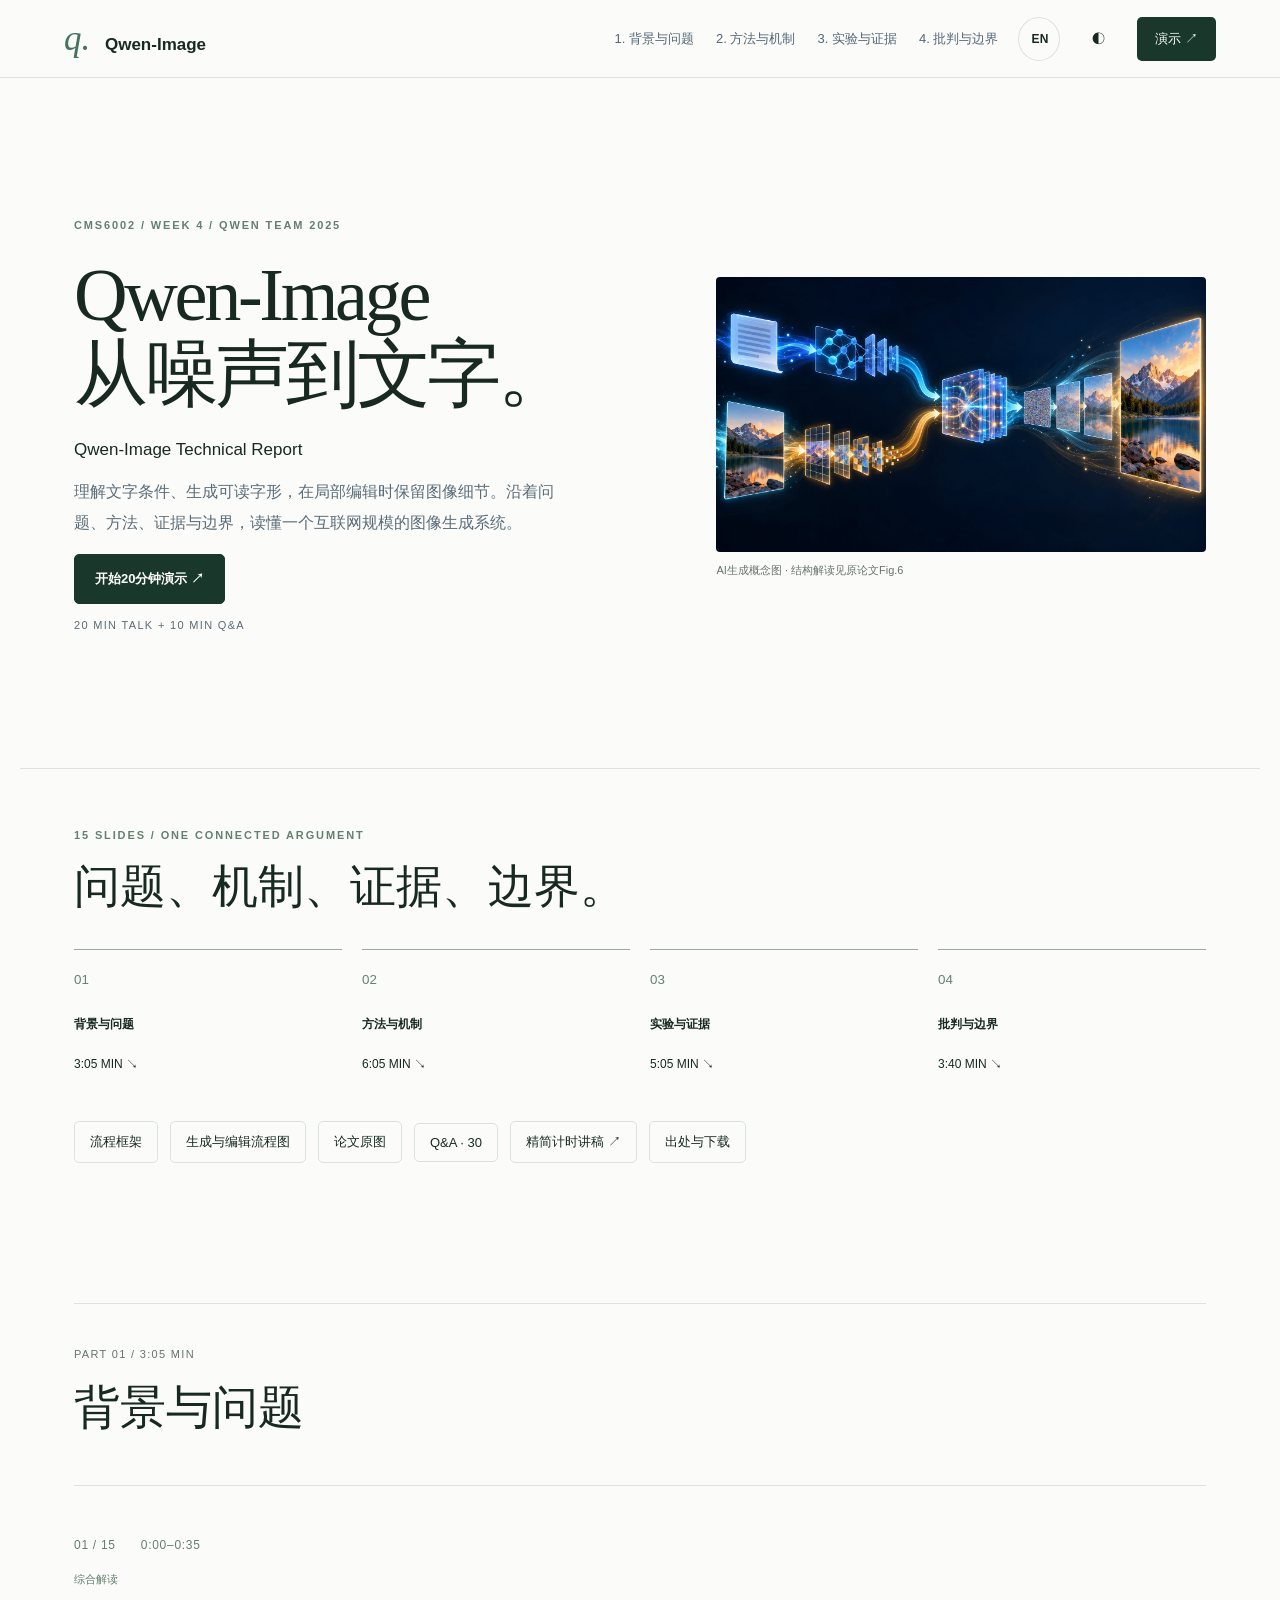
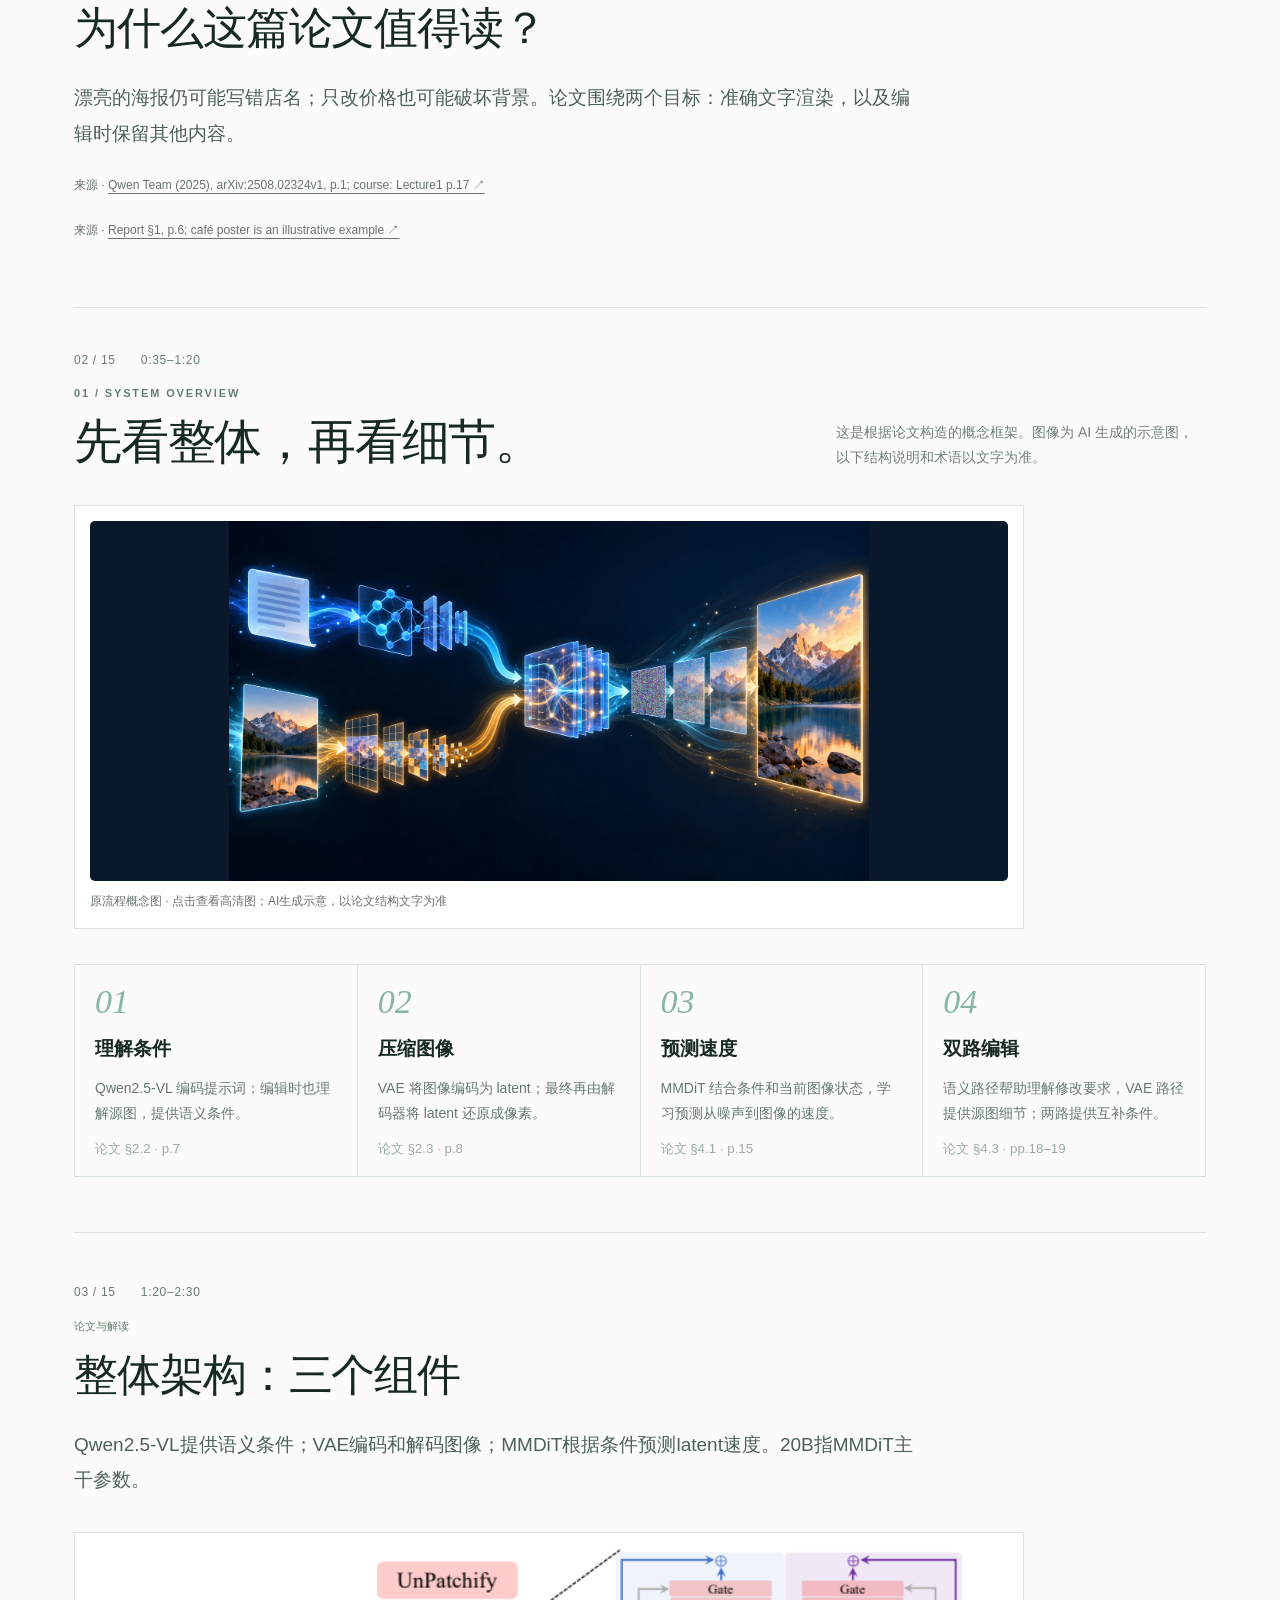
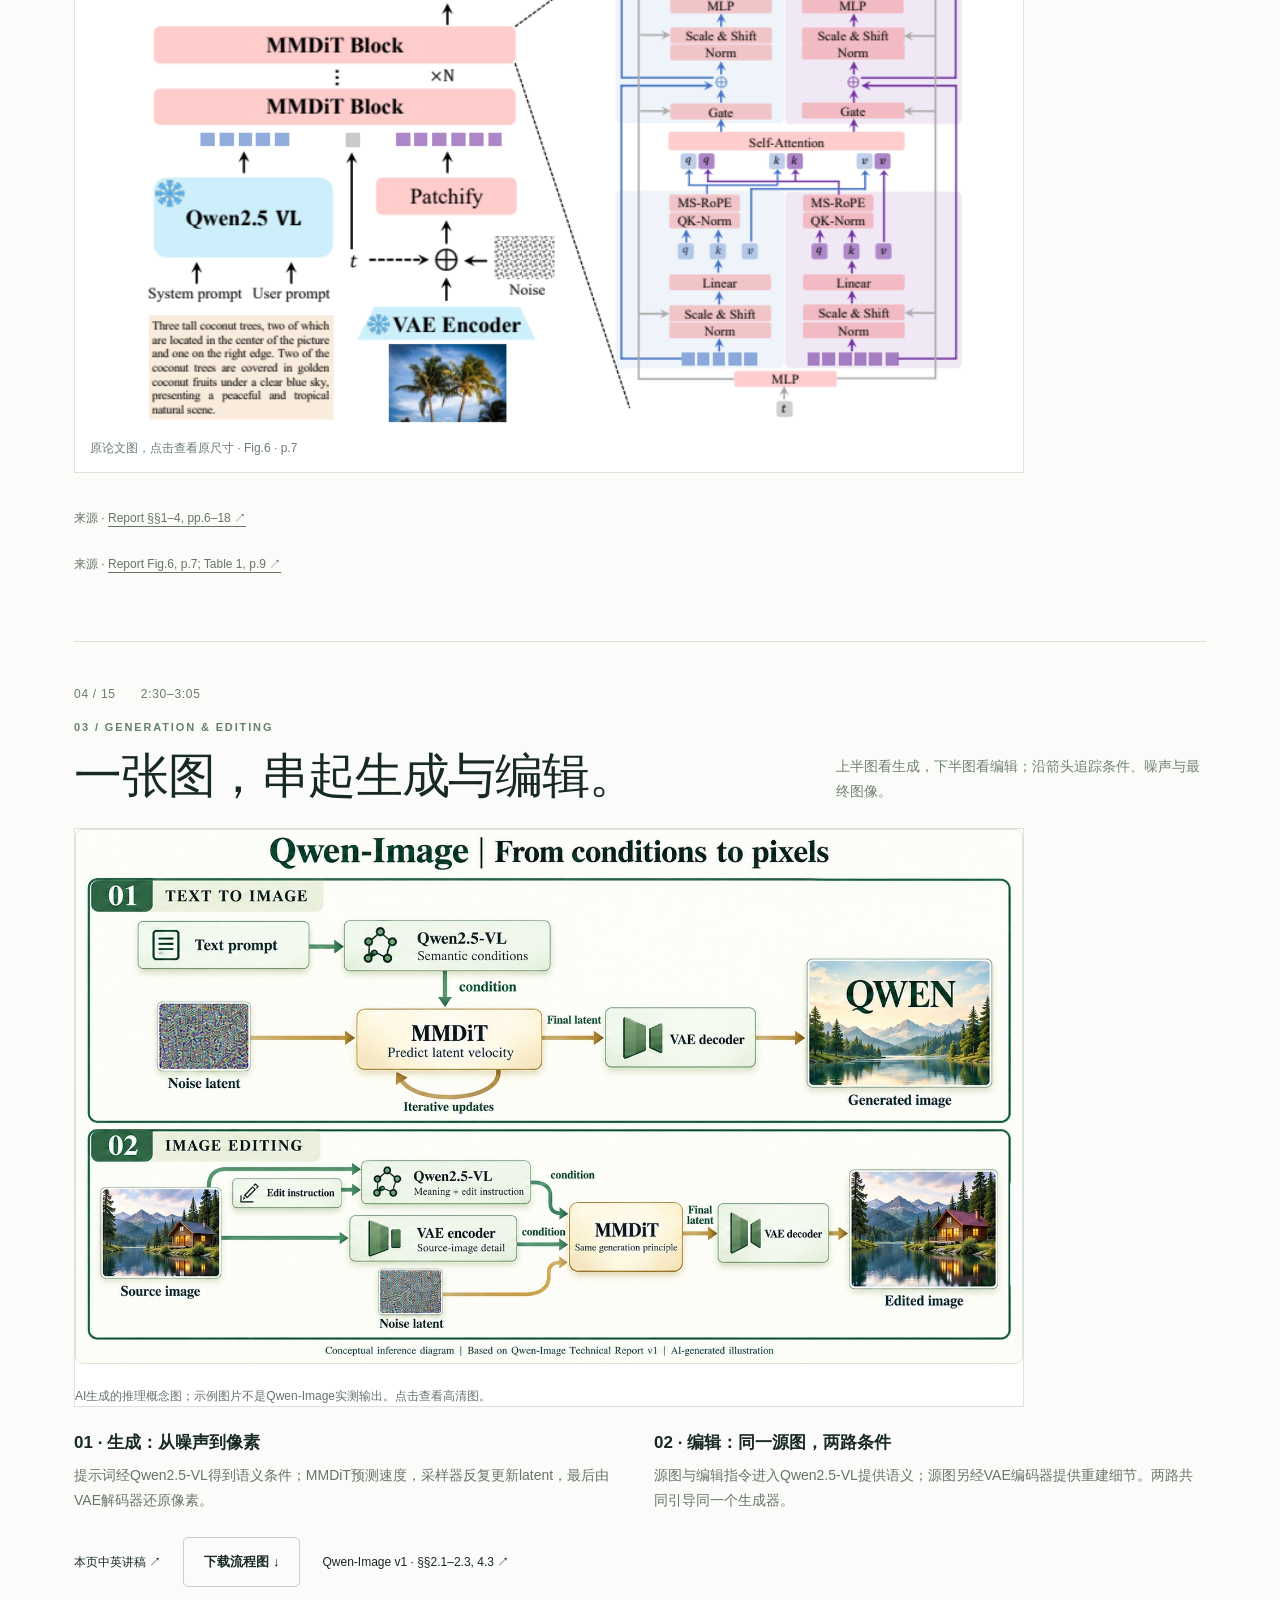
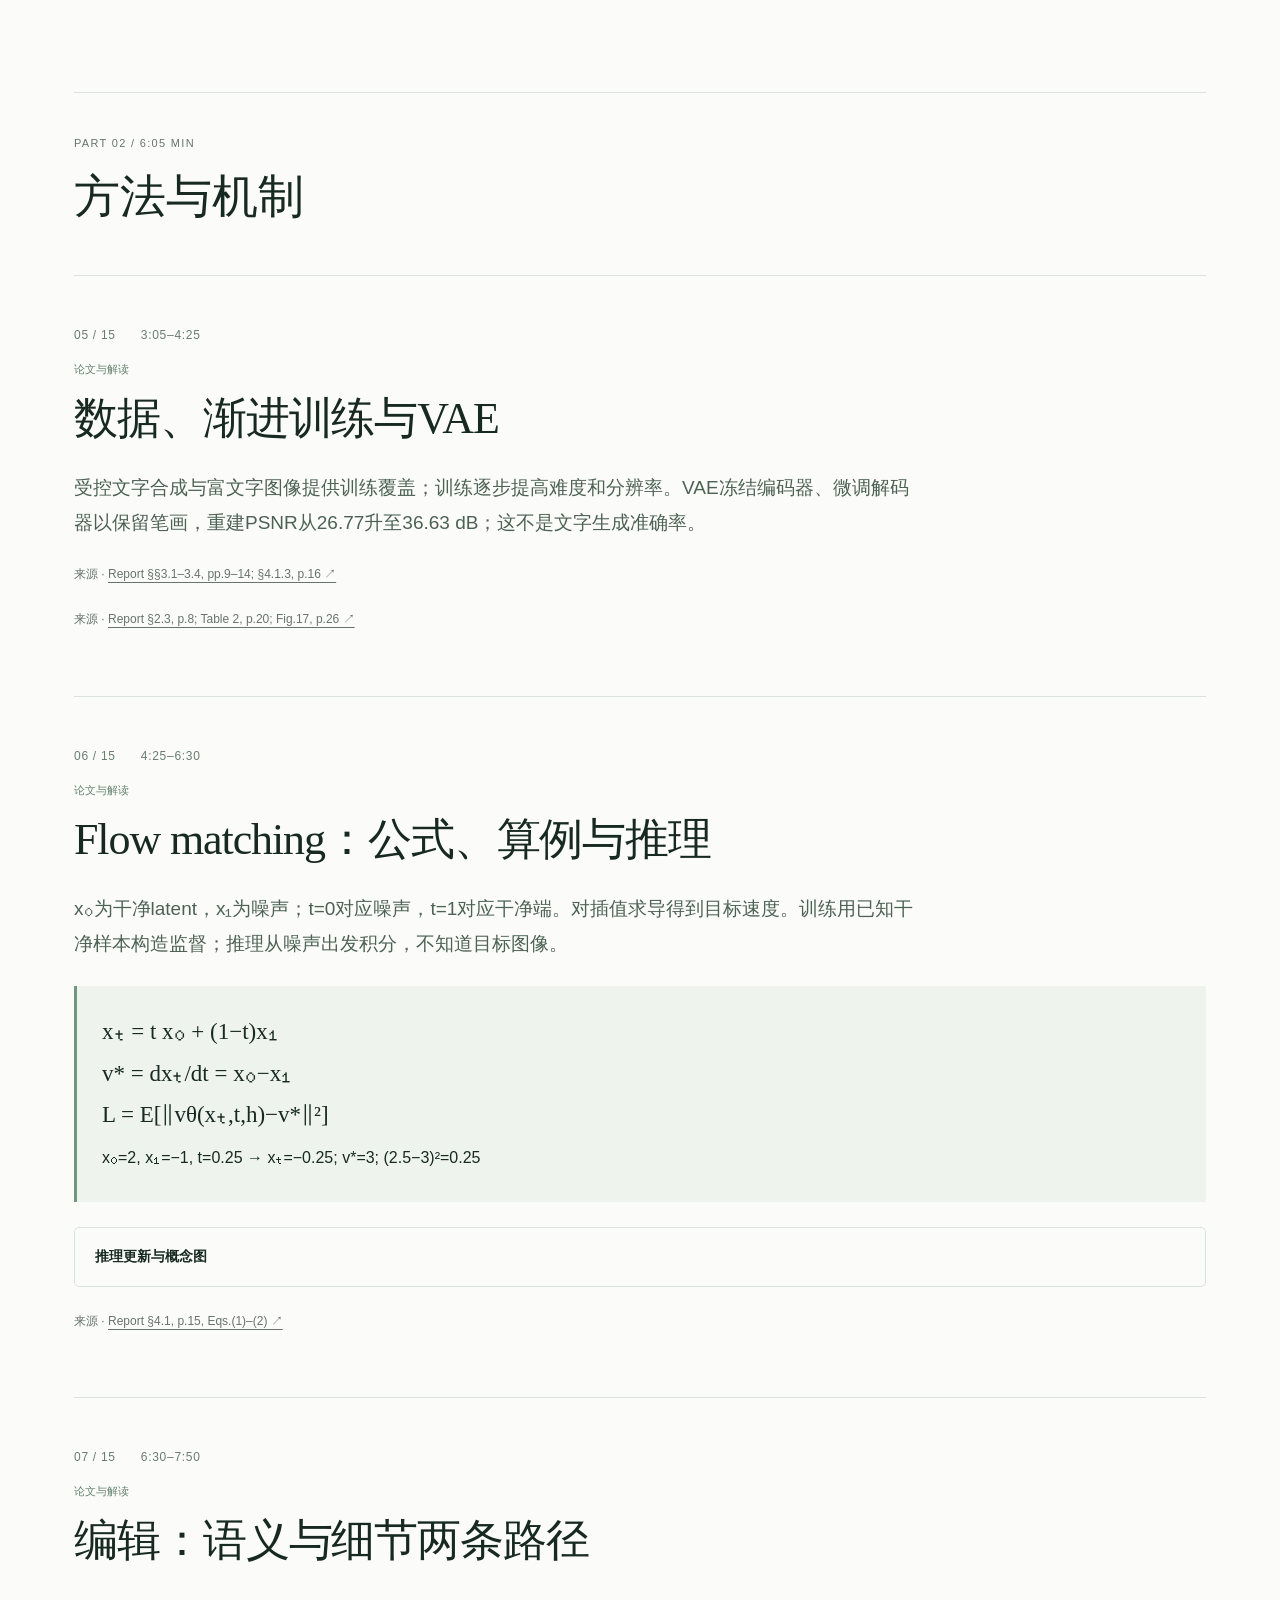
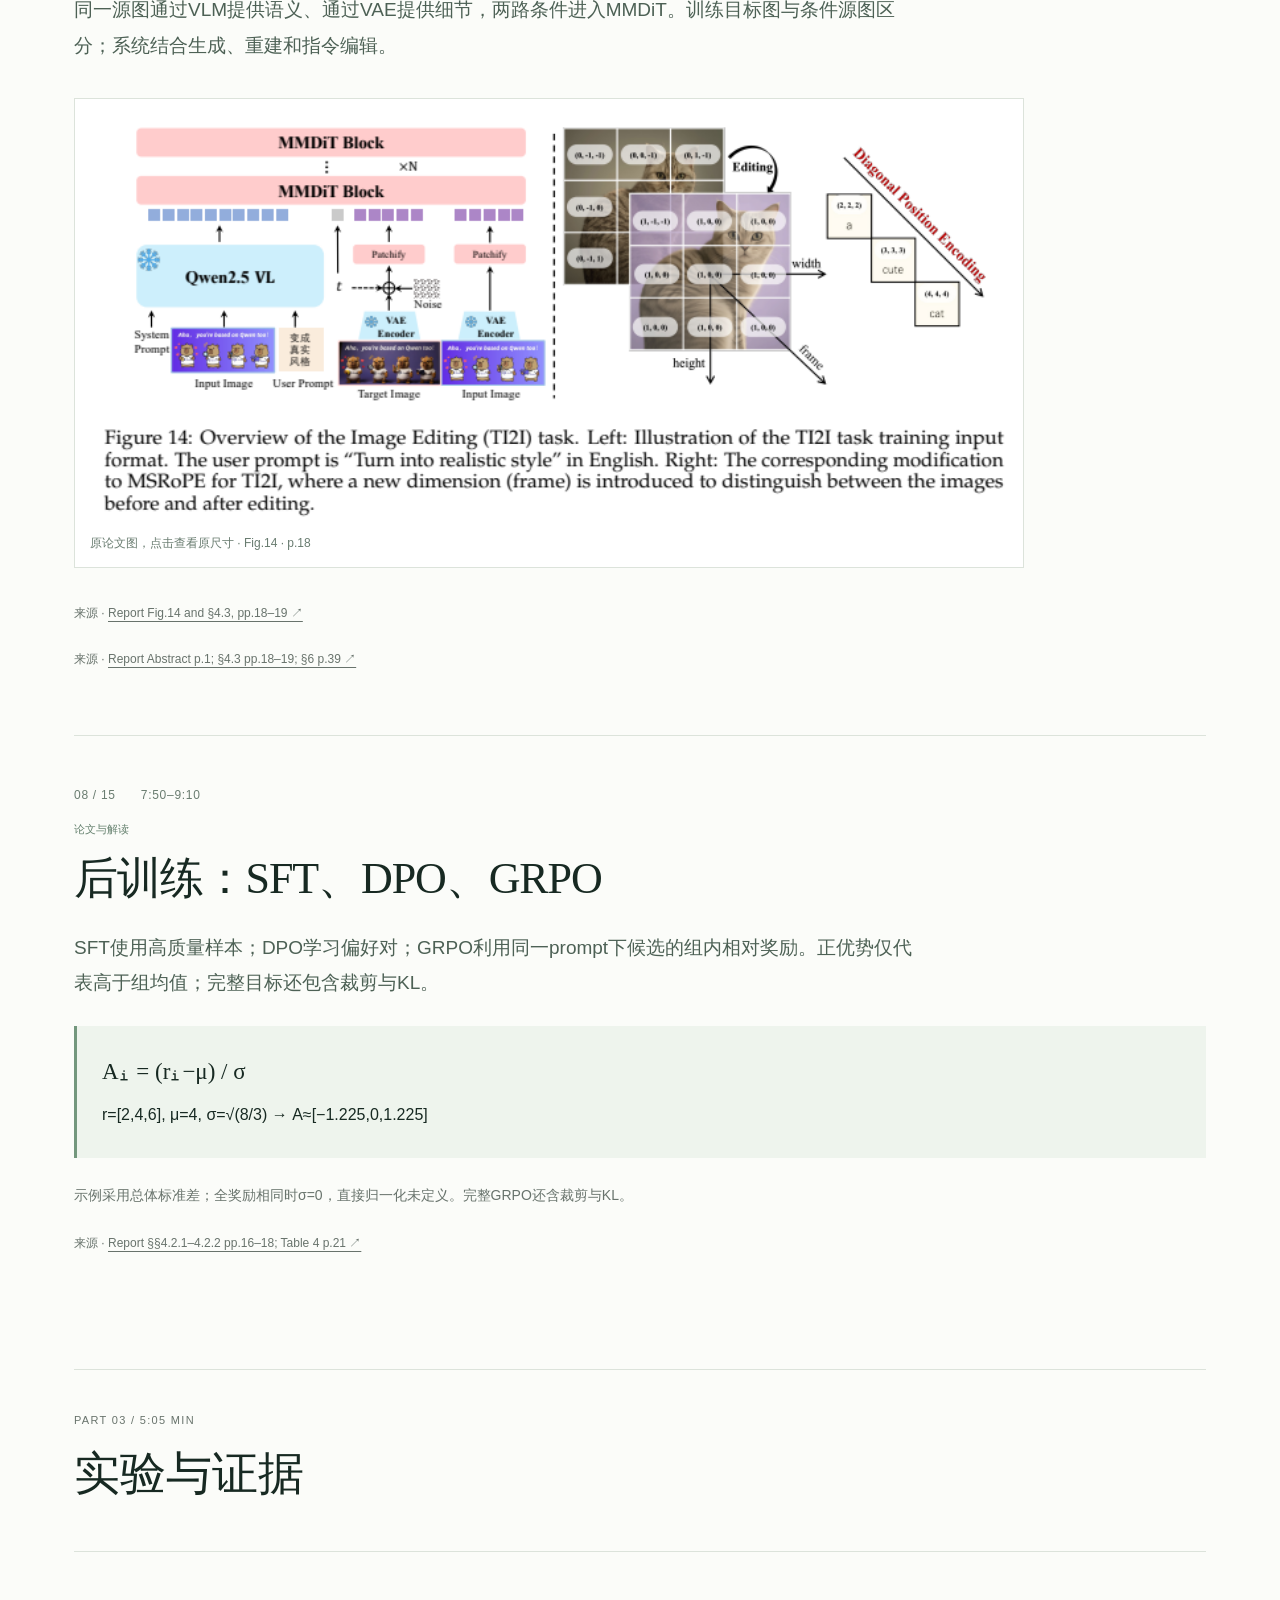
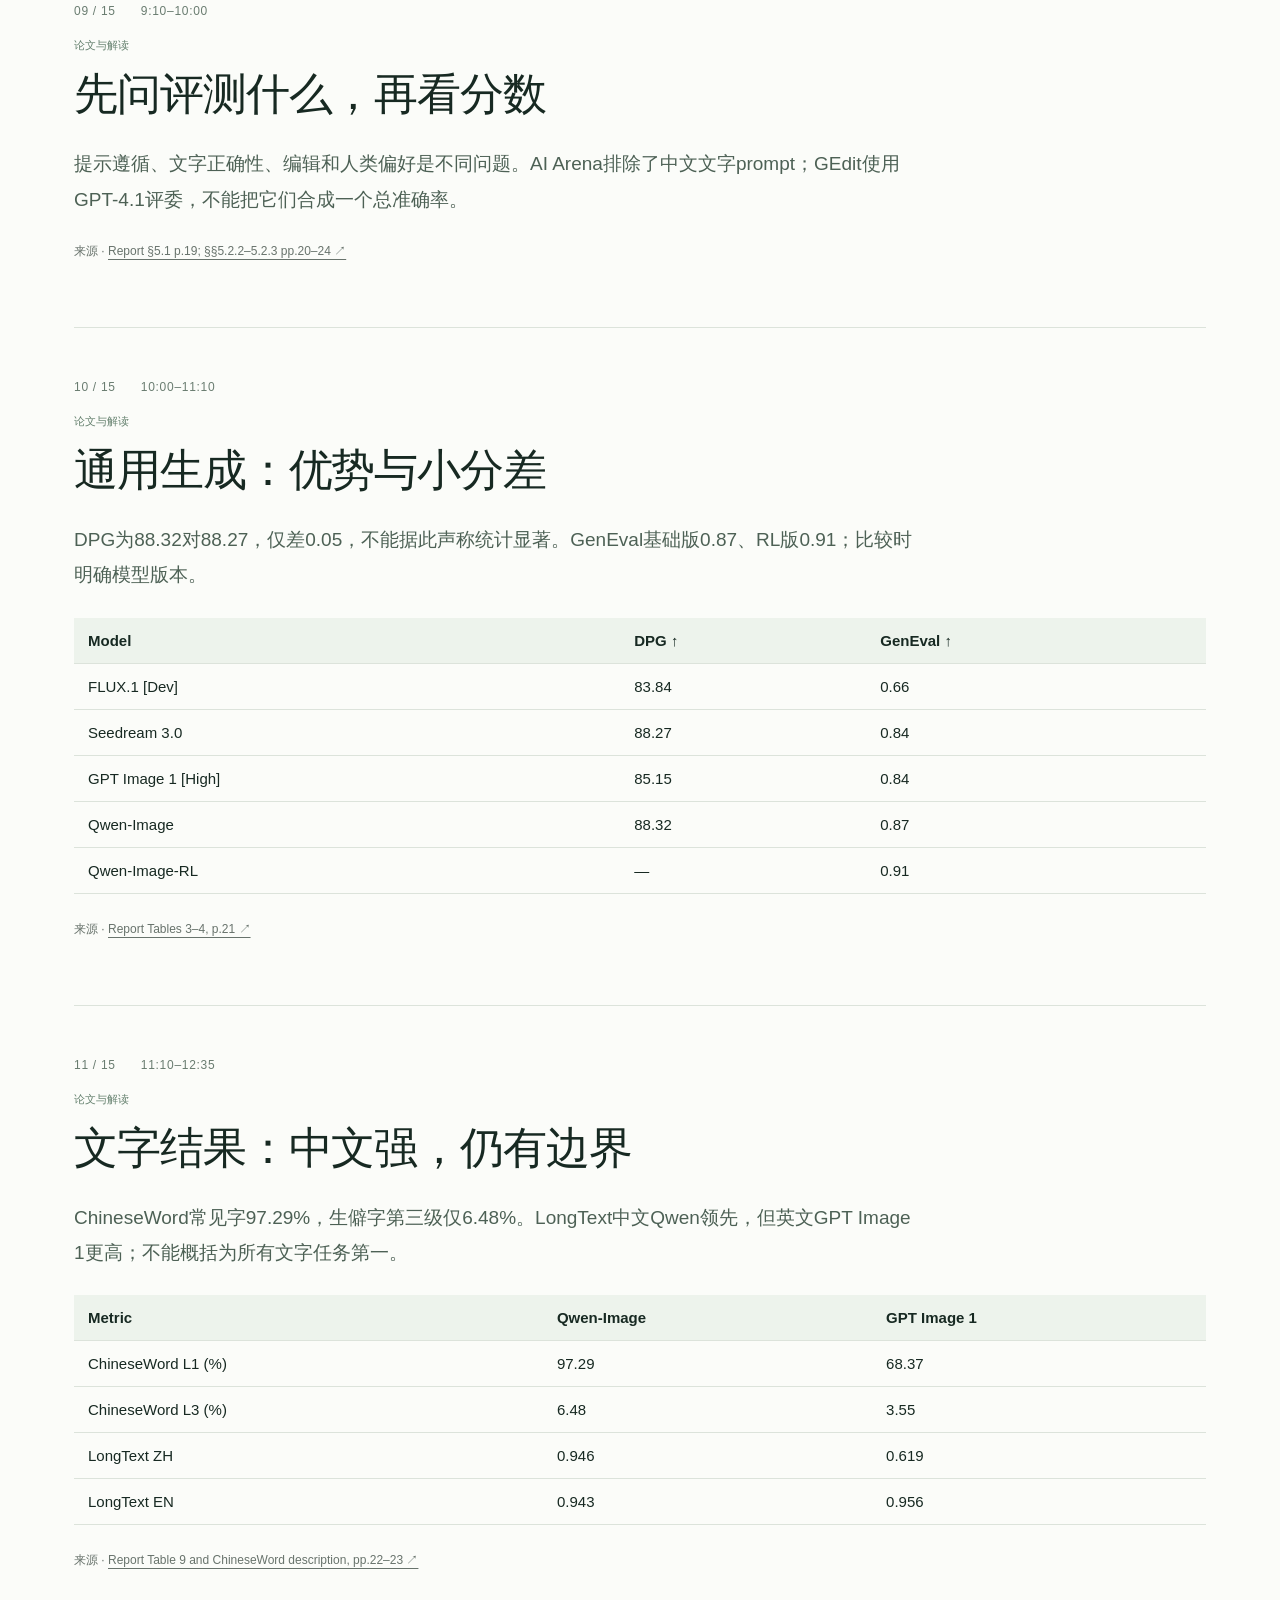
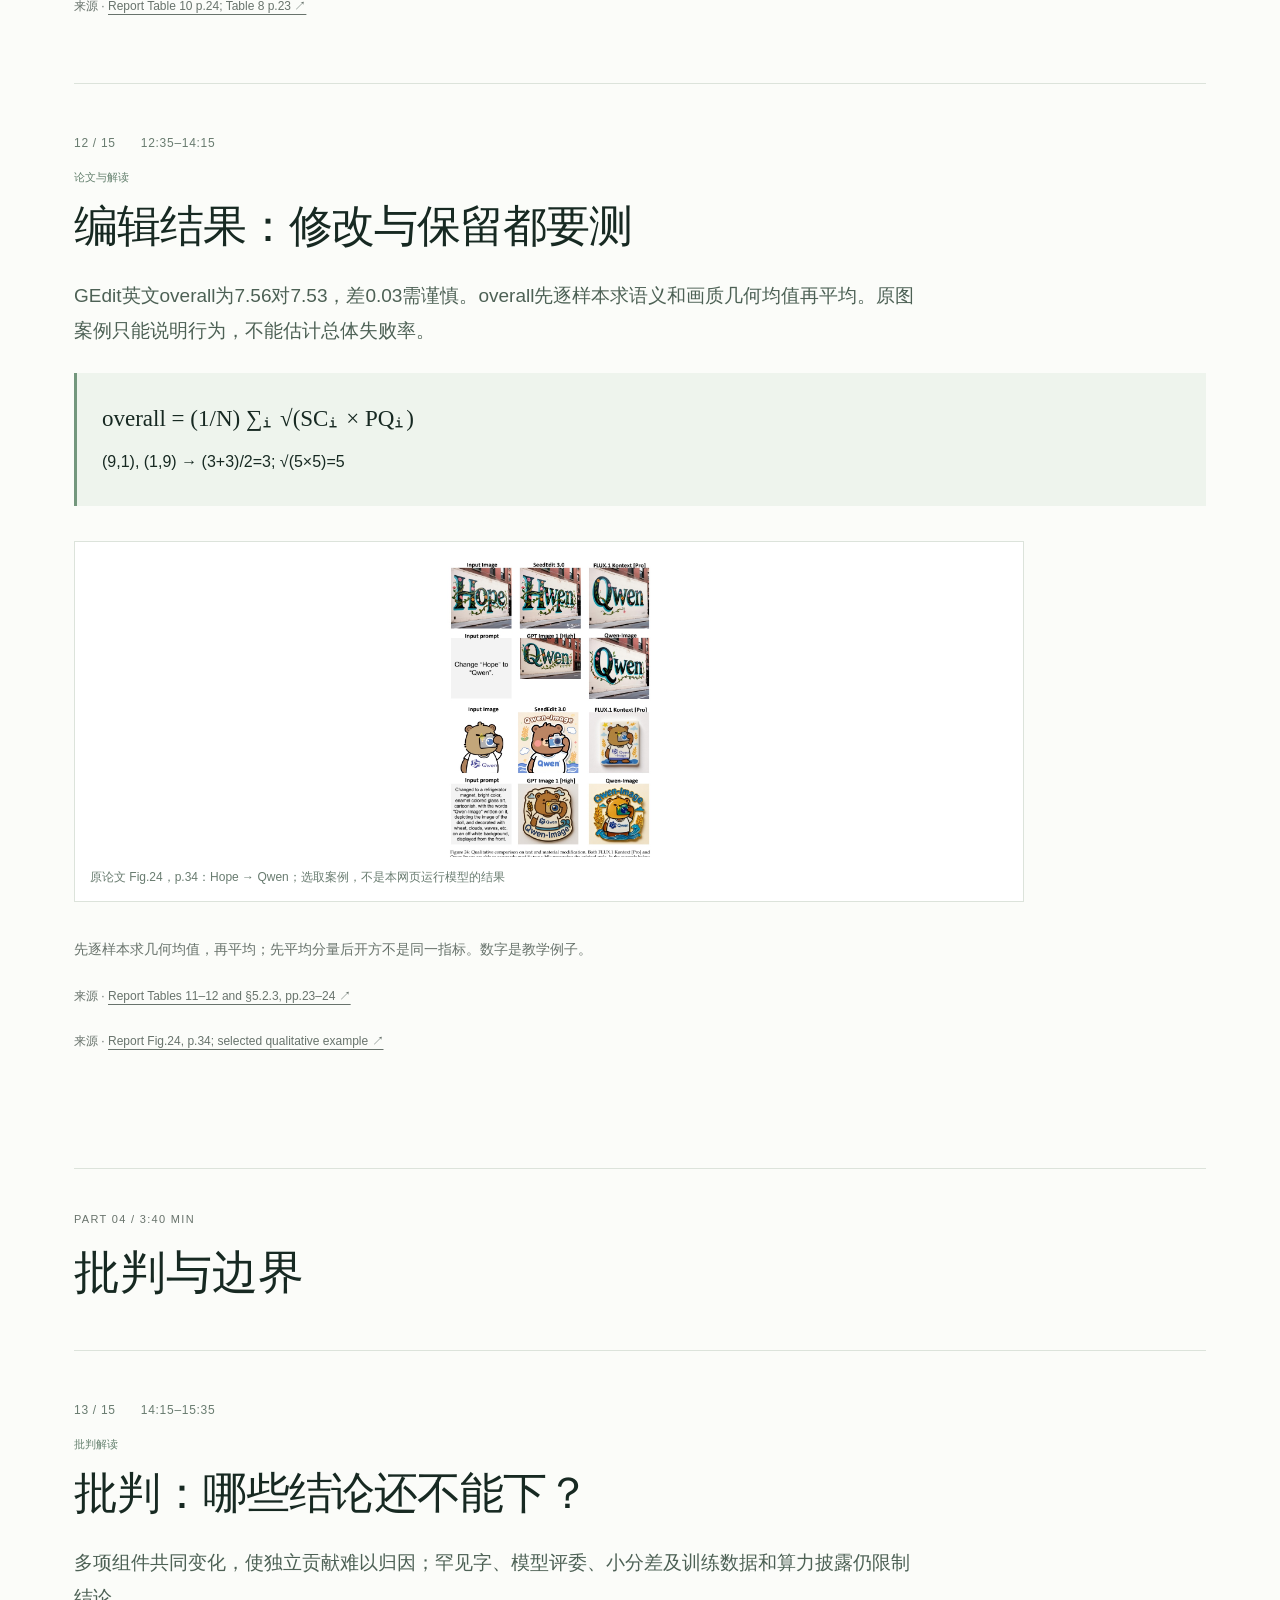
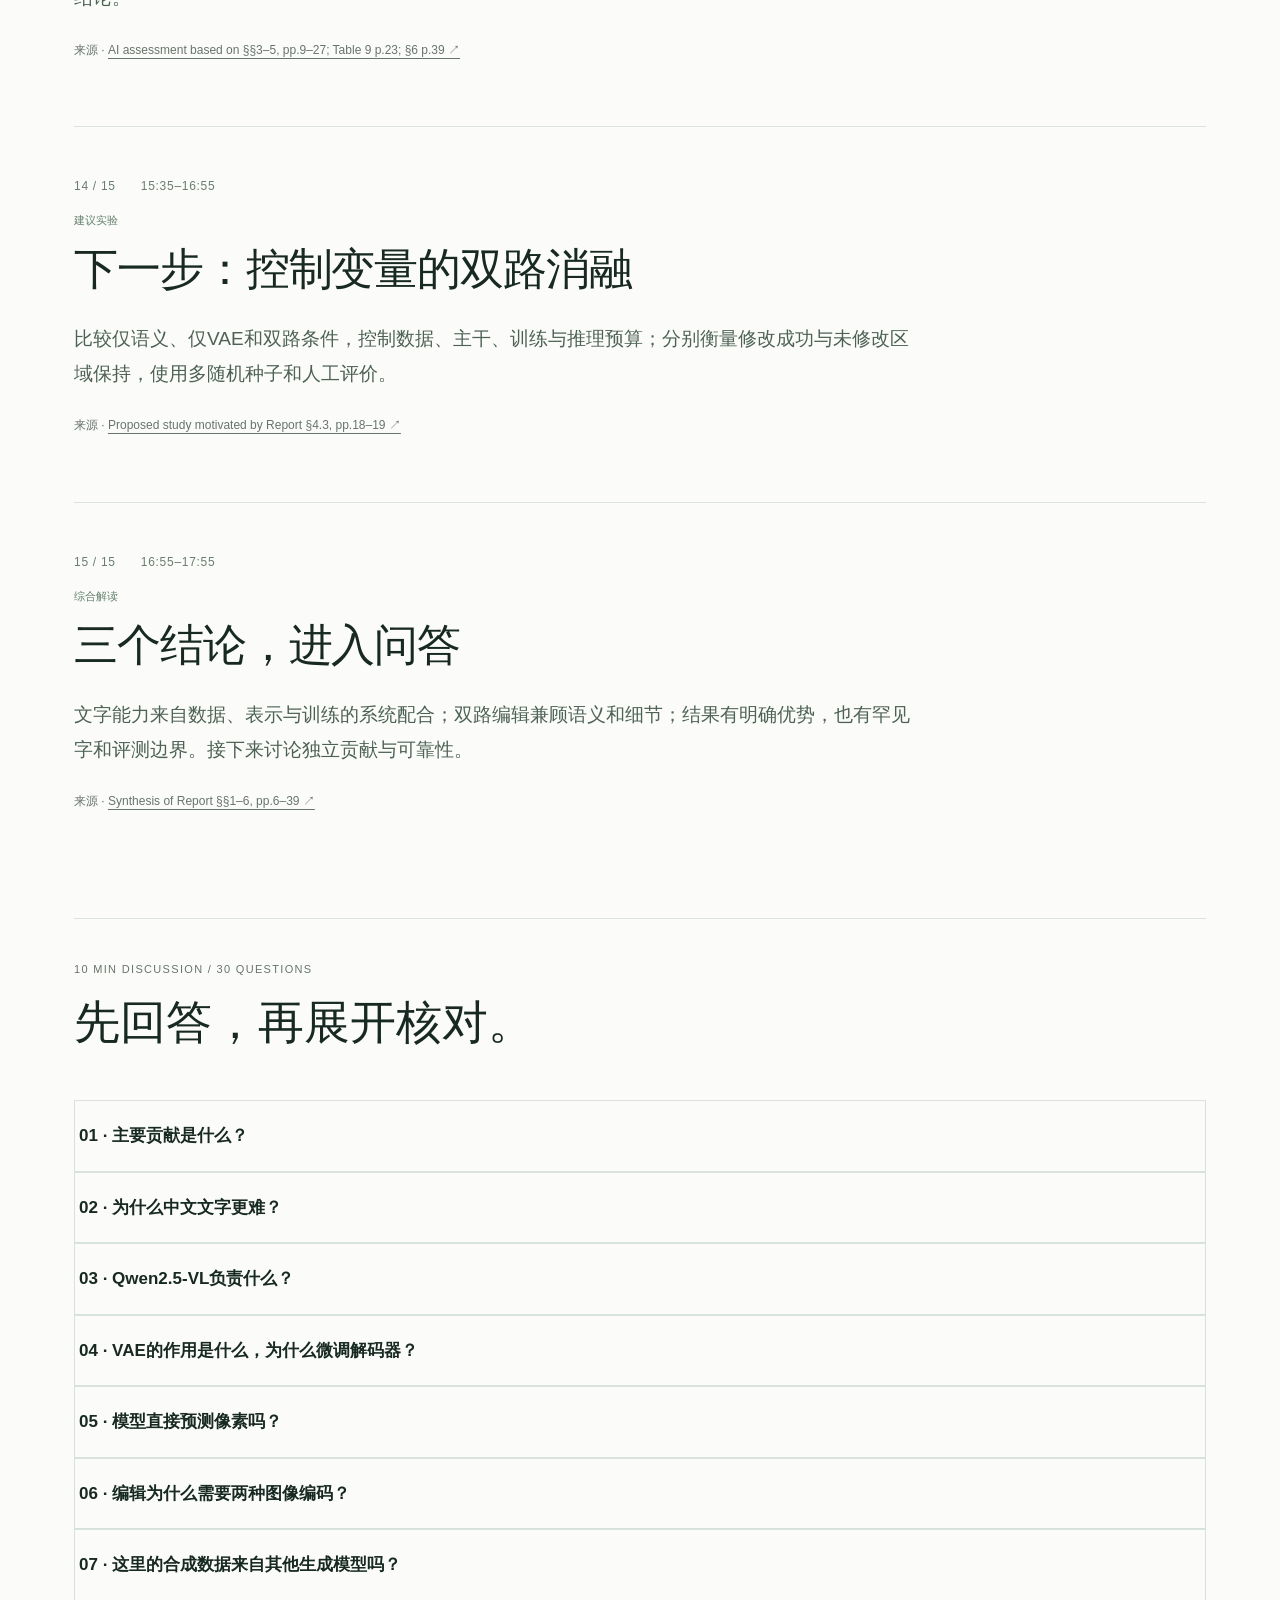
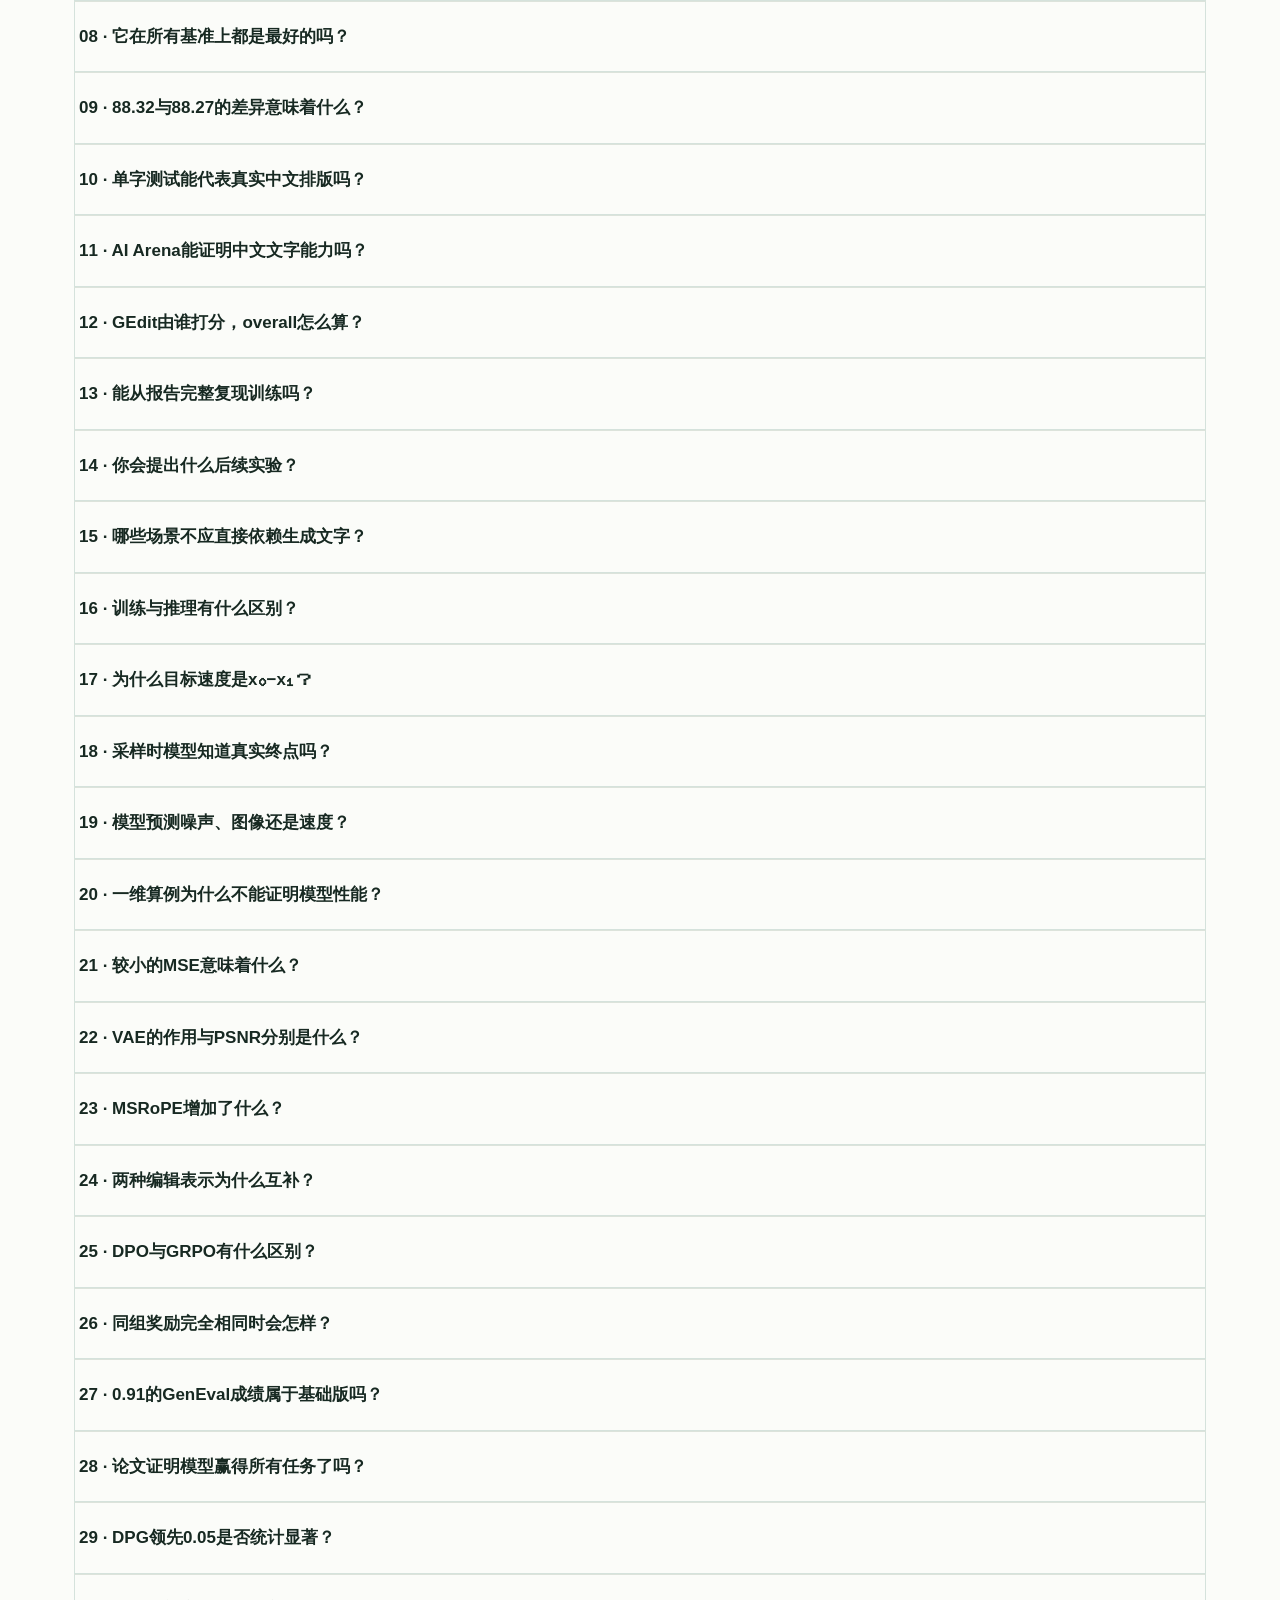
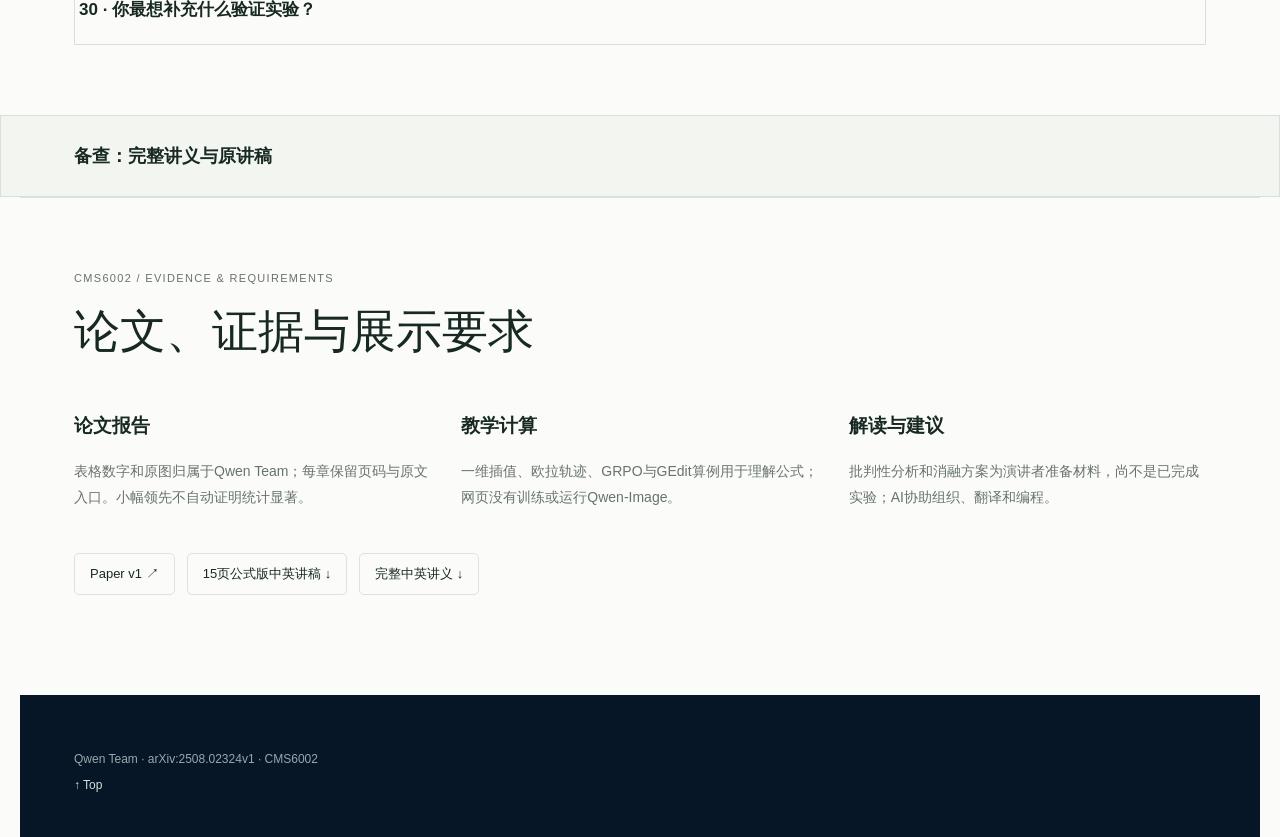
==== commit 53132e7e: "Synchronize original speaker-note route with framework slide narration" ====
--- a/qwen-image/index.html
+++ b/qwen-image/index.html
@@ -1,2 +1,2 @@
-<!doctype html><html lang="zh-CN" data-lang="zh"><head><meta charset="UTF-8"><meta name="viewport" content="width=device-width,initial-scale=1"><title>Qwen-Image · Research presentation preview</title><link rel="stylesheet" href="style.css?v=framework-20261101"><link rel="stylesheet" href="presentation.css?v=framework-20261101"></head><body data-notes="zh"><header><a class="brand" href="#top"><b>q.</b> Qwen-Image</a><nav aria-label="课程导航"><a href="#part-1">1. <span class="only-zh">背景与问题</span><span class="only-en">The question</span></a><a href="#part-2">2. <span class="only-zh">方法与机制</span><span class="only-en">The mechanism</span></a><a href="#part-3">3. <span class="only-zh">实验与证据</span><span class="only-en">The evidence</span></a><a href="#part-4">4. <span class="only-zh">批判与边界</span><span class="only-en">The boundaries</span></a></nav><button id="language-toggle" class="language-toggle" aria-label="Switch to English">EN</button><button id="theme-toggle" aria-label="Toggle theme">◐</button><button id="present-start"><span class="only-zh">演示 ↗</span><span class="only-en">Present ↗</span></button></header><main id="main"><section class="hero wrap" id="top"><div class="hero-copy"><div class="eyebrow">CMS6002 / WEEK 4 / QWEN TEAM 2025</div><h1>Qwen-Image<br><span class="only-zh">从噪声到文字。</span><span class="only-en">From noise to text.</span></h1><h2>Qwen-Image Technical Report</h2><p><span class="only-zh">理解文字条件、生成可读字形，在局部编辑时保留图像细节。沿着问题、方法、证据与边界，读懂一个互联网规模的图像生成系统。</span><span class="only-en">Understand text conditions, render legible characters, and preserve details during editing. Follow the question, mechanism, evidence and boundaries of a large-scale image generation system.</span></p><button class="button primary" id="hero-present"><span class="only-zh">开始20分钟演示 ↗</span><span class="only-en">Start the 20-minute talk ↗</span></button><p class="hero-time">20 MIN TALK + 10 MIN Q&A</p></div><div class="hero-art"><img src="assets/qwen-flow.jpg" alt="AI-generated conceptual framework"><p><span class="only-zh">AI生成概念图 · 结构解读见原论文Fig.6</span><span class="only-en">AI-generated conceptual diagram · see original Fig.6</span></p></div></section><section class="wrap overview" id="overview"><div class="eyebrow">15 SLIDES / ONE CONNECTED ARGUMENT</div><h2><span class="only-zh">问题、机制、证据、边界。</span><span class="only-en">One paper. Four questions.</span></h2><div class="part-grid"><a href="#part-1"><small>01</small><h3><span class="only-zh">背景与问题</span><span class="only-en">The question</span></h3><span>3:05 MIN ↘</span></a><a href="#part-2"><small>02</small><h3><span class="only-zh">方法与机制</span><span class="only-en">The mechanism</span></h3><span>6:05 MIN ↘</span></a><a href="#part-3"><small>03</small><h3><span class="only-zh">实验与证据</span><span class="only-en">The evidence</span></h3><span>5:05 MIN ↘</span></a><a href="#part-4"><small>04</small><h3><span class="only-zh">批判与边界</span><span class="only-en">The boundaries</span></h3><span>3:40 MIN ↘</span></a></div><div class="study-toolbar"><button id="notes-language">Notes: 中文</button><button id="all-notes"><span class="only-zh">展开全部讲稿</span><span class="only-en">Show all notes</span></button><a href="#map"><span class="only-zh">流程框架</span><span class="only-en">Framework</span></a><a href="#core-path"><span class="only-zh">生成与编辑流程图</span><span class="only-en">Generation &amp; editing</span></a><a href="#editing-original"><span class="only-zh">论文原图</span><span class="only-en">Paper figure</span></a><a href="#qa">Q&A · 30</a><a href="speaker-15-bilingual.html" target="_blank"><span class="only-zh">精简计时讲稿 ↗</span><span class="only-en">Concise timed script ↗</span></a><a href="#evidence-policy"><span class="only-zh">出处与下载</span><span class="only-en">Sources and downloads</span></a></div></section>
-<section class="wrap presentation-part" id="part-1"><div class="part-heading"><small>PART 01 / 3:05 MIN</small><h2><span class="only-zh">背景与问题</span><span class="only-en">The question</span></h2></div><article class="chapter" id="chapter-1" data-index="0"><div class="chapter-meta">01 / 15 <span>0:00–0:35</span></div><div class="evidence-tag"><span class="only-zh">综合解读</span><span class="only-en">Synthesis</span></div><h2><span class="only-zh">为什么这篇论文值得读？</span><span class="only-en">Why this paper?</span></h2><div class="chapter-body only-zh"><p>漂亮的海报仍可能写错店名；只改价格也可能破坏背景。论文围绕两个目标：准确文字渲染，以及编辑时保留其他内容。</p></div><ul class="chapter-body only-en"><li>Precise text rendering: characters, order and layout.</li><li>Consistent editing: change what is requested and preserve the rest.</li><li>Evaluate the system through method, evidence and limitations.</li></ul><div class="source-line"><span class="only-zh">来源</span><span class="only-en">Source</span> · <a href="https://arxiv.org/pdf/2508.02324v1#page=1" target="_blank" rel="noopener">Qwen Team (2025), arXiv:2508.02324v1, p.1; course: Lecture1 p.17 ↗</a></div><div class="source-line"><span class="only-zh">来源</span><span class="only-en">Source</span> · <a href="https://arxiv.org/pdf/2508.02324v1#page=6" target="_blank" rel="noopener">Report §1, p.6; café poster is an illustrative example ↗</a></div><details class="speaker-note"><summary><span class="only-zh">精简讲稿与中文理解</span><span class="only-en">Concise speaker notes</span> +</summary><div class="note-en" lang="en">Precise text rendering: characters, order and layout. Consistent editing: change what is requested and preserve the rest. Evaluate the system through method, evidence and limitations. Use the example to explain why visual appeal and task correctness are different. We will examine the architecture, training choices and reported results before discussing what the evidence does not isolate.</div><div class="note-zh" lang="zh-CN">漂亮的海报仍可能写错店名；只改价格也可能破坏背景。论文围绕两个目标：准确文字渲染，以及编辑时保留其他内容。</div></details></article><section id="map" class="wrap section chapter" data-index="1"><div class="chapter-meta">02 / 15 <span>0:35–1:20</span></div><div class="section-head"><div><div class="eyebrow">01 / SYSTEM OVERVIEW</div><h2>先看整体，再看细节。</h2></div><p>这是根据论文构造的概念框架。图像为 AI 生成的示意图，以下结构说明和术语以文字为准。</p></div><figure class="restored-flow"><a href="assets/qwen-flow.png" target="_blank"><img src="assets/qwen-flow.jpg" alt="Qwen-Image conceptual workflow"></a><figcaption><span class="only-zh">原流程概念图 · 点击查看高清图；AI生成示意，以论文结构文字为准</span><span class="only-en">Original conceptual workflow · open full resolution; AI-generated illustration, refer to the paper architecture for details</span></figcaption></figure><div class="flow-grid"><article><span>01</span><h3>理解条件</h3><p>Qwen2.5-VL 编码提示词；编辑时也理解源图，提供语义条件。</p><small>论文 §2.2 · p.7</small></article><article><span>02</span><h3>压缩图像</h3><p>VAE 将图像编码为 latent；最终再由解码器将 latent 还原成像素。</p><small>论文 §2.3 · p.8</small></article><article><span>03</span><h3>预测速度</h3><p>MMDiT 结合条件和当前图像状态，学习预测从噪声到图像的速度。</p><small>论文 §4.1 · p.15</small></article><article><span>04</span><h3>双路编辑</h3><p>语义路径帮助理解修改要求，VAE 路径提供源图细节；两路提供互补条件。</p><small>论文 §4.3 · pp.18–19</small></article></div></section><article class="chapter" id="chapter-3" data-index="2"><div class="chapter-meta">03 / 15 <span>1:20–2:30</span></div><div class="evidence-tag"><span class="only-zh">论文与解读</span><span class="only-en">Paper and interpretation</span></div><h2><span class="only-zh">整体架构：三个组件</span><span class="only-en">The system in three components</span></h2><div class="chapter-body only-zh"><p>Qwen2.5-VL提供语义条件；VAE编码和解码图像；MMDiT根据条件预测latent速度。20B指MMDiT主干参数。</p></div><ul class="chapter-body only-en"><li>Qwen2.5-VL encodes prompt and source-image meaning.</li><li>The VAE maps pixels to latents and back.</li><li>The 20B MMDiT backbone predicts conditional latent velocity.</li></ul><figure><a href="assets/fig6-architecture.png" target="_blank"><img src="assets/fig6-architecture.png" alt="Original paper Fig.6 · p.7" loading="lazy"></a><figcaption><span class="only-zh">原论文图，点击查看原尺寸</span><span class="only-en">Original paper figure; open at full size</span> · Fig.6 · p.7</figcaption></figure><div class="source-line"><span class="only-zh">来源</span><span class="only-en">Source</span> · <a href="https://arxiv.org/pdf/2508.02324v1#page=6" target="_blank" rel="noopener">Report §§1–4, pp.6–18 ↗</a></div><div class="source-line"><span class="only-zh">来源</span><span class="only-en">Source</span> · <a href="https://arxiv.org/pdf/2508.02324v1#page=7" target="_blank" rel="noopener">Report Fig.6, p.7; Table 1, p.9 ↗</a></div><details class="speaker-note"><summary><span class="only-zh">精简讲稿与中文理解</span><span class="only-en">Concise speaker notes</span> +</summary><div class="note-en" lang="en">Qwen2.5-VL encodes prompt and source-image meaning. The VAE maps pixels to latents and back. The 20B MMDiT backbone predicts conditional latent velocity. Read the original figure from the conditioning inputs to the latent generator and decoder. During inference the generator begins with noise; it does not receive a known clean target. The parameter count refers to the diffusion backbone.</div><div class="note-zh" lang="zh-CN">Qwen2.5-VL提供语义条件；VAE编码和解码图像；MMDiT根据条件预测latent速度。20B指MMDiT主干参数。</div></details></article><section id="core-path" class="section wrap chapter" data-index="3"><span id="video" aria-hidden="true"></span><div class="chapter-meta">04 / 15 <span>2:30–3:05</span></div><div class="section-head"><div><div class="eyebrow">03 / GENERATION &amp; EDITING</div><h2><span class="only-zh">一张图，串起生成与编辑。</span><span class="only-en">One framework: generation and editing.</span></h2></div><p><span class="only-zh">上半图看生成，下半图看编辑；沿箭头追踪条件、噪声与最终图像。</span><span class="only-en">Read generation above and editing below; trace conditions, noise and the final image.</span></p></div><figure class="core-framework"><a href="assets/qwen-core-framework-v2.jpg" target="_blank" rel="noopener"><img src="assets/qwen-core-framework-v2.jpg" width="1672" height="941" alt="Qwen-Image inference framework: semantic conditions guide iterative latent generation and VAE decoding; editing adds semantic and source-image latent conditions."></a><figcaption><span class="only-zh">AI生成的推理概念图；示例图片不是Qwen-Image实测输出。点击查看高清图。</span><span class="only-en">AI-generated conceptual inference diagram; example images are illustrative, not measured Qwen-Image outputs. Open at full resolution.</span></figcaption></figure><div class="core-path-notes"><div><h3><span class="only-zh">01 · 生成：从噪声到像素</span><span class="only-en">01 · Generation: noise to pixels</span></h3><p><span class="only-zh">提示词经Qwen2.5-VL得到语义条件；MMDiT预测速度，采样器反复更新latent，最后由VAE解码器还原像素。</span><span class="only-en">Qwen2.5-VL encodes the prompt. MMDiT predicts velocity; the sampler repeatedly updates the latent, then the VAE decoder reconstructs pixels.</span></p></div><div><h3><span class="only-zh">02 · 编辑：同一源图，两路条件</span><span class="only-en">02 · Editing: one source, two conditions</span></h3><p><span class="only-zh">源图与编辑指令进入Qwen2.5-VL提供语义；源图另经VAE编码器提供重建细节。两路共同引导同一个生成器。</span><span class="only-en">The source image and instruction enter Qwen2.5-VL for meaning; the VAE encoder supplies reconstructive detail. Both condition one generator.</span></p></div></div><div class="core-path-footer"><a class="button ghost" href="assets/qwen-core-framework-v2.jpg" download><span class="only-zh">下载流程图 ↓</span><span class="only-en">Download the framework ↓</span></a><a href="https://arxiv.org/html/2508.02324v1#S4.SS3" target="_blank" rel="noopener">Qwen-Image v1 · §§2.1–2.3, 4.3 ↗</a></div></section></section><section class="wrap presentation-part" id="part-2"><div class="part-heading"><small>PART 02 / 6:05 MIN</small><h2><span class="only-zh">方法与机制</span><span class="only-en">The mechanism</span></h2></div><article class="chapter" id="chapter-5" data-index="4"><div class="chapter-meta">05 / 15 <span>3:05–4:25</span></div><div class="evidence-tag"><span class="only-zh">论文与解读</span><span class="only-en">Paper and interpretation</span></div><h2><span class="only-zh">数据、渐进训练与VAE</span><span class="only-en">Data, progressive training and the VAE</span></h2><div class="chapter-body only-zh"><p>受控文字合成与富文字图像提供训练覆盖；训练逐步提高难度和分辨率。VAE冻结编码器、微调解码器以保留笔画，重建PSNR从26.77升至36.63 dB；这不是文字生成准确率。</p></div><ul class="chapter-body only-en"><li>Text-rich images and rendered text; progressive resolution: 256p → 640p → 1328p.</li><li>Freeze the VAE encoder; tune the decoder to preserve small strokes.</li><li>Text reconstruction PSNR: 26.77 → 36.63 dB; not prompted-text accuracy.</li></ul><div class="source-line"><span class="only-zh">来源</span><span class="only-en">Source</span> · <a href="https://arxiv.org/pdf/2508.02324v1#page=9" target="_blank" rel="noopener">Report §§3.1–3.4, pp.9–14; §4.1.3, p.16 ↗</a></div><details class="speaker-note"><summary><span class="only-zh">精简讲稿与中文理解</span><span class="only-en">Concise speaker notes</span> +</summary><div class="note-en" lang="en">Text-rich design data and controlled text synthesis. Synthetic here means rendered/composed text, not other generators’ outputs. Progressive training: 256p → 640p → 1328p. These data choices aim to expose the model to accurate characters and difficult layouts. The curriculum and data mixture are part of the system, but the final benchmark results do not isolate the causal effect of every individual choice.</div><div class="note-zh" lang="zh-CN">富文字数据与受控文字合成提高训练覆盖；Synthetic指程序化渲染和模板合成。训练由简单到复杂，分辨率逐步提高。</div></details><div class="source-line"><span class="only-zh">来源</span><span class="only-en">Source</span> · <a href="https://arxiv.org/pdf/2508.02324v1#page=8" target="_blank" rel="noopener">Report §2.3, p.8; Table 2, p.20; Fig.17, p.26 ↗</a></div></article><article class="chapter" id="chapter-6" data-index="5"><div class="chapter-meta">06 / 15 <span>4:25–6:30</span></div><div class="evidence-tag"><span class="only-zh">论文与解读</span><span class="only-en">Paper and interpretation</span></div><h2><span class="only-zh">Flow matching：公式、算例与推理</span><span class="only-en">Flow matching: formula, example and inference</span></h2><div class="chapter-body only-zh"><p>x₀为干净latent，x₁为噪声；t=0对应噪声，t=1对应干净端。对插值求导得到目标速度。训练用已知干净样本构造监督；推理从噪声出发积分，不知道目标图像。</p></div><ul class="chapter-body only-en"><li>Differentiate the interpolation to obtain target velocity x₀−x₁.</li><li>Worked scalar example: x₀=2, x₁=−1, t=0.25 gives xₜ=−0.25.</li><li>Inference integrates a learned velocity field without access to the clean endpoint.</li></ul><div class="worked">xₜ = t x₀ + (1−t)x₁<br>v* = dxₜ/dt = x₀−x₁<br>L = E[‖vθ(xₜ,t,h)−v*‖²]<br><small>x₀=2, x₁=−1, t=0.25 → xₜ=−0.25; v*=3; (2.5−3)²=0.25</small></div><details class="formula-detail"><summary><span class="only-zh">推理更新与概念图</span><span class="only-en">Inference update and conceptual illustration</span></summary><p>x(t+Δt) ≈ x(t)+Δt·vθ(x(t),t,h)</p><p><span class="only-zh">简化欧拉说明；真实速度随状态、时间和条件变化。</span><span class="only-en">A simplified Euler explanation; real velocity depends on state, time and conditions.</span></p><figure><img src="assets/training-inference-concept.jpg" alt="AI-generated conceptual illustration of training and inference"><figcaption><span class="only-zh">上：训练对的直线监督；下：学习到的速度场推理。AI概念图，不是实测轨迹。</span><span class="only-en">Top: straight-line training supervision; bottom: inference through a learned field. AI illustration, not measured trajectories.</span></figcaption></figure></details><div class="source-line"><span class="only-zh">来源</span><span class="only-en">Source</span> · <a href="https://arxiv.org/pdf/2508.02324v1#page=15" target="_blank" rel="noopener">Report §4.1, p.15, Eqs.(1)–(2) ↗</a></div><details class="speaker-note"><summary><span class="only-zh">精简讲稿与中文理解</span><span class="only-en">Concise speaker notes</span> +</summary><div class="note-en" lang="en">xₜ = t x₀ + (1−t)x₁; t=0 is noise. Differentiate: dxₜ/dt = x₀−x₁. Learn vθ(xₜ,t,h) by minimizing squared velocity error. State the time convention before differentiating. The derivative of the straight interpolation is the difference between its endpoints. The neural network learns a conditional velocity field from many image, noise and time samples.</div><div class="note-zh" lang="zh-CN">x₀为干净latent、x₁为噪声。本论文t=0为噪声，t=1为干净端；对插值求导得到目标速度x₀−x₁，模型用平方误差学习。</div></details></article><article class="chapter" id="chapter-7" data-index="6"><div class="chapter-meta">07 / 15 <span>6:30–7:50</span></div><div class="evidence-tag"><span class="only-zh">论文与解读</span><span class="only-en">Paper and interpretation</span></div><h2><span class="only-zh">编辑：语义与细节两条路径</span><span class="only-en">Editing: meaning and detail</span></h2><div class="chapter-body only-zh"><p>同一源图通过VLM提供语义、通过VAE提供细节，两路条件进入MMDiT。训练目标图与条件源图区分；系统结合生成、重建和指令编辑。</p></div><ul class="chapter-body only-en"><li>VLM route: interpret the instruction and source meaning.</li><li>VAE route: supply source texture, structure and details.</li><li>Source conditions differ from the noised target used during training.</li></ul><figure><a href="assets/fig14-editing.png" target="_blank"><img src="assets/fig14-editing.png" alt="Original paper Fig.14 · p.18" loading="lazy"></a><figcaption><span class="only-zh">原论文图，点击查看原尺寸</span><span class="only-en">Original paper figure; open at full size</span> · Fig.14 · p.18</figcaption></figure><div class="source-line"><span class="only-zh">来源</span><span class="only-en">Source</span> · <a href="https://arxiv.org/pdf/2508.02324v1#page=18" target="_blank" rel="noopener">Report Fig.14 and §4.3, pp.18–19 ↗</a></div><div class="source-line"><span class="only-zh">来源</span><span class="only-en">Source</span> · <a href="https://arxiv.org/pdf/2508.02324v1#page=1" target="_blank" rel="noopener">Report Abstract p.1; §4.3 pp.18–19; §6 p.39 ↗</a></div><details class="speaker-note"><summary><span class="only-zh">精简讲稿与中文理解</span><span class="only-en">Concise speaker notes</span> +</summary><div class="note-en" lang="en">VLM route: interpret the instruction and source meaning. VAE route: supply source texture, structure and details. Source conditions differ from the noised target used during training. Walk through the two routes in the original figure. They condition one generator rather than produce two independent pictures for compositing. The architecture motivates complementary roles, but controlled ablations are needed to quantify them.</div><div class="note-zh" lang="zh-CN">同一源图通过VLM提供语义、通过VAE提供细节，两路条件进入MMDiT。训练目标图与条件源图区分；系统结合生成、重建和指令编辑。</div></details></article><article class="chapter" id="chapter-8" data-index="7"><div class="chapter-meta">08 / 15 <span>7:50–9:10</span></div><div class="evidence-tag"><span class="only-zh">论文与解读</span><span class="only-en">Paper and interpretation</span></div><h2><span class="only-zh">后训练：SFT、DPO、GRPO</span><span class="only-en">Post-training: SFT, DPO and GRPO</span></h2><div class="chapter-body only-zh"><p>SFT使用高质量样本；DPO学习偏好对；GRPO利用同一prompt下候选的组内相对奖励。正优势仅代表高于组均值；完整目标还包含裁剪与KL。</p></div><ul class="chapter-body only-en"><li>SFT: curated examples; DPO: preferred/rejected pairs.</li><li>GRPO: group-relative rewards, clipping and KL regularization.</li><li>Positive advantage is relative, not proof of absolute quality.</li></ul><div class="worked">Aᵢ = (rᵢ−μ) / σ<br><small>r=[2,4,6], μ=4, σ=√(8/3) → A≈[−1.225,0,1.225]</small></div><p class="formula-note"><span class="only-zh">示例采用总体标准差；全奖励相同时σ=0，直接归一化未定义。完整GRPO还含裁剪与KL。</span><span class="only-en">Population standard deviation is assumed here. Equal rewards give σ=0; direct normalization is undefined. Full GRPO also includes clipping and KL.</span></p><div class="source-line"><span class="only-zh">来源</span><span class="only-en">Source</span> · <a href="https://arxiv.org/pdf/2508.02324v1#page=16" target="_blank" rel="noopener">Report §§4.2.1–4.2.2 pp.16–18; Table 4 p.21 ↗</a></div><details class="speaker-note"><summary><span class="only-zh">精简讲稿与中文理解</span><span class="only-en">Concise speaker notes</span> +</summary><div class="note-en" lang="en">SFT: curated examples; DPO: preferred/rejected pairs. GRPO: group-relative rewards, clipping and KL regularization. Positive advantage is relative, not proof of absolute quality. For illustrative rewards two, four and six, the group mean is four. A population-standard-deviation convention gives advantages around minus one point two-two-five, zero and plus one point two-two-five. Equal rewards create zero variance; the displayed normalization needs an implementation convention.</div><div class="note-zh" lang="zh-CN">SFT使用高质量样本；DPO学习偏好对；GRPO利用同一prompt下候选的组内相对奖励。正优势仅代表高于组均值；完整目标还包含裁剪与KL。</div></details></article></section><section class="wrap presentation-part" id="part-3"><div class="part-heading"><small>PART 03 / 5:05 MIN</small><h2><span class="only-zh">实验与证据</span><span class="only-en">The evidence</span></h2></div><article class="chapter" id="chapter-9" data-index="8"><div class="chapter-meta">09 / 15 <span>9:10–10:00</span></div><div class="evidence-tag"><span class="only-zh">论文与解读</span><span class="only-en">Paper and interpretation</span></div><h2><span class="only-zh">先问评测什么，再看分数</span><span class="only-en">Read the evaluation protocol first</span></h2><div class="chapter-body only-zh"><p>提示遵循、文字正确性、编辑和人类偏好是不同问题。AI Arena排除了中文文字prompt；GEdit使用GPT-4.1评委，不能把它们合成一个总准确率。</p></div><ul class="chapter-body only-en"><li>Prompt following, text accuracy and editing need different benchmarks.</li><li>The reported AI Arena comparison excludes Chinese-text prompts.</li><li>GEdit uses GPT-4.1; judge-based scores have limitations.</li></ul><div class="source-line"><span class="only-zh">来源</span><span class="only-en">Source</span> · <a href="https://arxiv.org/pdf/2508.02324v1#page=19" target="_blank" rel="noopener">Report §5.1 p.19; §§5.2.2–5.2.3 pp.20–24 ↗</a></div><details class="speaker-note"><summary><span class="only-zh">精简讲稿与中文理解</span><span class="only-en">Concise speaker notes</span> +</summary><div class="note-en" lang="en">Prompt following, text accuracy and editing need different benchmarks. The reported AI Arena comparison excludes Chinese-text prompts. GEdit uses GPT-4.1; judge-based scores have limitations. Identify the task, model version and evaluator before interpreting a score. Preference, exact text and preservation answer different questions. Excluding Chinese-text prompts from one evaluation limits what that evaluation can establish.</div><div class="note-zh" lang="zh-CN">提示遵循、文字正确性、编辑和人类偏好是不同问题。AI Arena排除了中文文字prompt；GEdit使用GPT-4.1评委，不能把它们合成一个总准确率。</div></details></article><article class="chapter" id="chapter-10" data-index="9"><div class="chapter-meta">10 / 15 <span>10:00–11:10</span></div><div class="evidence-tag"><span class="only-zh">论文与解读</span><span class="only-en">Paper and interpretation</span></div><h2><span class="only-zh">通用生成：优势与小分差</span><span class="only-en">General generation: strengths and small margins</span></h2><div class="chapter-body only-zh"><p>DPG为88.32对88.27，仅差0.05，不能据此声称统计显著。GenEval基础版0.87、RL版0.91；比较时明确模型版本。</p></div><ul class="chapter-body only-en"><li>DPG: Qwen 88.32 vs Seedream 3.0 88.27.</li><li>GenEval: Qwen base 0.87; Qwen-RL 0.91.</li><li>A numerical lead alone does not establish statistical significance.</li></ul><div class="table-scroll"><table><tr><th>Model</th><th>DPG ↑</th><th>GenEval ↑</th></tr><tr><td>FLUX.1 [Dev]</td><td>83.84</td><td>0.66</td></tr><tr><td>Seedream 3.0</td><td>88.27</td><td>0.84</td></tr><tr><td>GPT Image 1 [High]</td><td>85.15</td><td>0.84</td></tr><tr><td>Qwen-Image</td><td>88.32</td><td>0.87</td></tr><tr><td>Qwen-Image-RL</td><td>—</td><td>0.91</td></tr></table></div><div class="source-line"><span class="only-zh">来源</span><span class="only-en">Source</span> · <a href="https://arxiv.org/pdf/2508.02324v1#page=21" target="_blank" rel="noopener">Report Tables 3–4, p.21 ↗</a></div><details class="speaker-note"><summary><span class="only-zh">精简讲稿与中文理解</span><span class="only-en">Concise speaker notes</span> +</summary><div class="note-en" lang="en">DPG: Qwen 88.32 vs Seedream 3.0 88.27. GenEval: Qwen base 0.87; Qwen-RL 0.91. A numerical lead alone does not establish statistical significance. Read the score differences, not just the ordering. The small DPG margin has no uncertainty estimate in the reported table. The base and reinforcement-learning variants must remain distinct when making comparisons.</div><div class="note-zh" lang="zh-CN">DPG为88.32对88.27，仅差0.05，不能据此声称统计显著。GenEval基础版0.87、RL版0.91；比较时明确模型版本。</div></details></article><article class="chapter" id="chapter-11" data-index="10"><div class="chapter-meta">11 / 15 <span>11:10–12:35</span></div><div class="evidence-tag"><span class="only-zh">论文与解读</span><span class="only-en">Paper and interpretation</span></div><h2><span class="only-zh">文字结果：中文强，仍有边界</span><span class="only-en">Text results: strong Chinese, clear boundaries</span></h2><div class="chapter-body only-zh"><p>ChineseWord常见字97.29%，生僻字第三级仅6.48%。LongText中文Qwen领先，但英文GPT Image 1更高；不能概括为所有文字任务第一。</p></div><ul class="chapter-body only-en"><li>ChineseWord: 97.29% at level 1, but 6.48% at level 3.</li><li>LongText Chinese: Qwen 0.946 vs GPT Image 1 0.619.</li><li>LongText English: Qwen 0.943 vs GPT Image 1 0.956.</li></ul><div class="table-scroll"><table><tr><th>Metric</th><th>Qwen-Image</th><th>GPT Image 1</th></tr><tr><td>ChineseWord L1 (%)</td><td>97.29</td><td>68.37</td></tr><tr><td>ChineseWord L3 (%)</td><td>6.48</td><td>3.55</td></tr><tr><td>LongText ZH</td><td>0.946</td><td>0.619</td></tr><tr><td>LongText EN</td><td>0.943</td><td>0.956</td></tr></table></div><div class="source-line"><span class="only-zh">来源</span><span class="only-en">Source</span> · <a href="https://arxiv.org/pdf/2508.02324v1#page=22" target="_blank" rel="noopener">Report Table 9 and ChineseWord description, pp.22–23 ↗</a></div><div class="source-line"><span class="only-zh">来源</span><span class="only-en">Source</span> · <a href="https://arxiv.org/pdf/2508.02324v1#page=24" target="_blank" rel="noopener">Report Table 10 p.24; Table 8 p.23 ↗</a></div><details class="speaker-note"><summary><span class="only-zh">精简讲稿与中文理解</span><span class="only-en">Concise speaker notes</span> +</summary><div class="note-en" lang="en">ChineseWord: 97.29% at level 1, but 6.48% at level 3. LongText Chinese: Qwen 0.946 vs GPT Image 1 0.619. LongText English: Qwen 0.943 vs GPT Image 1 0.956. The evidence is language- and task-specific. Single-character recognition is not an entire poster, and uncommon characters remain difficult. The English long-text comparison gives a concrete counterexample to a claim of universal superiority.</div><div class="note-zh" lang="zh-CN">ChineseWord常见字97.29%，生僻字第三级仅6.48%。LongText中文Qwen领先，但英文GPT Image 1更高；不能概括为所有文字任务第一。</div></details></article><article class="chapter" id="chapter-12" data-index="11"><div class="chapter-meta">12 / 15 <span>12:35–14:15</span></div><div class="evidence-tag"><span class="only-zh">论文与解读</span><span class="only-en">Paper and interpretation</span></div><h2><span class="only-zh">编辑结果：修改与保留都要测</span><span class="only-en">Editing results: change and preservation</span></h2><div class="chapter-body only-zh"><p>GEdit英文overall为7.56对7.53，差0.03需谨慎。overall先逐样本求语义和画质几何均值再平均。原图案例只能说明行为，不能估计总体失败率。</p></div><ul class="chapter-body only-en"><li>English GEdit overall: Qwen 7.56 vs GPT Image 1 7.53.</li><li>Average per-sample √(semantic consistency × perceptual quality).</li><li>Selected qualitative examples do not estimate the failure rate.</li></ul><div class="worked">overall = (1/N) ∑ᵢ √(SCᵢ × PQᵢ)<br><small>(9,1), (1,9) → (3+3)/2=3; √(5×5)=5</small></div><figure id="editing-original"><a href="assets/fig24-editing-example.jpg" target="_blank"><img src="assets/fig24-editing-example.jpg" alt="Original paper Figure 24: text editing from Hope to Qwen" loading="lazy"></a><figcaption><span class="only-zh">原论文 Fig.24，p.34：Hope → Qwen；选取案例，不是本网页运行模型的结果</span><span class="only-en">Original Fig.24, p.34: Hope → Qwen; selected qualitative evidence, not a model run by this website</span></figcaption></figure><p class="formula-note"><span class="only-zh">先逐样本求几何均值，再平均；先平均分量后开方不是同一指标。数字是教学例子。</span><span class="only-en">Compute the geometric mean per sample, then average. Averaging components first is a different calculation. Numbers are illustrative.</span></p><div class="source-line"><span class="only-zh">来源</span><span class="only-en">Source</span> · <a href="https://arxiv.org/pdf/2508.02324v1#page=23" target="_blank" rel="noopener">Report Tables 11–12 and §5.2.3, pp.23–24 ↗</a></div><div class="source-line"><span class="only-zh">来源</span><span class="only-en">Source</span> · <a href="https://arxiv.org/pdf/2508.02324v1#page=34" target="_blank" rel="noopener">Report Fig.24, p.34; selected qualitative example ↗</a></div><details class="speaker-note"><summary><span class="only-zh">精简讲稿与中文理解</span><span class="only-en">Concise speaker notes</span> +</summary><div class="note-en" lang="en">English GEdit overall: Qwen 7.56 vs GPT Image 1 7.53. Average per-sample √(semantic consistency × perceptual quality). Selected qualitative examples do not estimate the failure rate. The order of aggregation matters. For sample scores nine and one, and one and nine, the mean of sample geometric means is three; taking the geometric mean after averaging the components gives five. Those illustrative values explain the metric, not model performance.</div><div class="note-zh" lang="zh-CN">GEdit英文overall为7.56对7.53，差0.03需谨慎。overall先逐样本求语义和画质几何均值再平均。原图案例只能说明行为，不能估计总体失败率。</div></details></article></section><section class="wrap presentation-part" id="part-4"><div class="part-heading"><small>PART 04 / 3:40 MIN</small><h2><span class="only-zh">批判与边界</span><span class="only-en">The boundaries</span></h2></div><article class="chapter" id="chapter-13" data-index="12"><div class="chapter-meta">13 / 15 <span>14:15–15:35</span></div><div class="evidence-tag"><span class="only-zh">批判解读</span><span class="only-en">Critical interpretation</span></div><h2><span class="only-zh">批判：哪些结论还不能下？</span><span class="only-en">Critique: what remains unproven?</span></h2><div class="chapter-body only-zh"><p>多项组件共同变化，使独立贡献难以归因；罕见字、模型评委、小分差及训练数据和算力披露仍限制结论。</p></div><ul class="chapter-body only-en"><li>Attribution: combined changes do not isolate each component.</li><li>Reliability: rare characters and complex layouts remain hard.</li><li>Evaluation and reproduction: judges, uncertainty and limited data/compute disclosure.</li></ul><div class="source-line"><span class="only-zh">来源</span><span class="only-en">Source</span> · <a href="https://arxiv.org/pdf/2508.02324v1#page=9" target="_blank" rel="noopener">AI assessment based on §§3–5, pp.9–27; Table 9 p.23; §6 p.39 ↗</a></div><details class="speaker-note"><summary><span class="only-zh">精简讲稿与中文理解</span><span class="only-en">Concise speaker notes</span> +</summary><div class="note-en" lang="en">Attribution: combined changes do not isolate each component. Reliability: rare characters and complex layouts remain hard. Evaluation and reproduction: judges, uncertainty and limited data/compute disclosure. The paper offers useful comparisons, including the VAE reconstruction and RL rows. Our criticism is that they do not constitute a matched isolation of every system component. Selected cases and model-based judges also limit broad reliability claims.</div><div class="note-zh" lang="zh-CN">多项组件共同变化，使独立贡献难以归因；罕见字、模型评委、小分差及训练数据和算力披露仍限制结论。</div></details></article><article class="chapter" id="chapter-14" data-index="13"><div class="chapter-meta">14 / 15 <span>15:35–16:55</span></div><div class="evidence-tag"><span class="only-zh">建议实验</span><span class="only-en">Proposed experiment</span></div><h2><span class="only-zh">下一步：控制变量的双路消融</span><span class="only-en">Next step: a controlled editing ablation</span></h2><div class="chapter-body only-zh"><p>比较仅语义、仅VAE和双路条件，控制数据、主干、训练与推理预算；分别衡量修改成功与未修改区域保持，使用多随机种子和人工评价。</p></div><ul class="chapter-body only-en"><li>Compare semantic-only, VAE-only and dual conditioning.</li><li>Match data, backbone, training steps and inference budget.</li><li>Measure edit success and preservation separately across seeds.</li></ul><div class="source-line"><span class="only-zh">来源</span><span class="only-en">Source</span> · <a href="https://arxiv.org/pdf/2508.02324v1#page=18" target="_blank" rel="noopener">Proposed study motivated by Report §4.3, pp.18–19 ↗</a></div><details class="speaker-note"><summary><span class="only-zh">精简讲稿与中文理解</span><span class="only-en">Concise speaker notes</span> +</summary><div class="note-en" lang="en">Compare semantic-only, VAE-only and dual conditioning. Match data, backbone, training steps and inference budget. Measure edit success and preservation separately across seeds. This is a proposed experiment, not a completed result. Use repeated seeds and independent human evaluation, and report uncertainty for instruction success as well as preservation. The study would test the central claim more directly.</div><div class="note-zh" lang="zh-CN">比较仅语义、仅VAE和双路条件，控制数据、主干、训练与推理预算；分别衡量修改成功与未修改区域保持，使用多随机种子和人工评价。</div></details></article><article class="chapter" id="chapter-15" data-index="14"><div class="chapter-meta">15 / 15 <span>16:55–17:55</span></div><div class="evidence-tag"><span class="only-zh">综合解读</span><span class="only-en">Synthesis</span></div><h2><span class="only-zh">三个结论，进入问答</span><span class="only-en">Three takeaways; then discussion</span></h2><div class="chapter-body only-zh"><p>文字能力来自数据、表示与训练的系统配合；双路编辑兼顾语义和细节；结果有明确优势，也有罕见字和评测边界。接下来讨论独立贡献与可靠性。</p></div><ul class="chapter-body only-en"><li>Text accuracy depends on data, representation and training together.</li><li>Dual conditioning targets semantic control and visual preservation.</li><li>Strong reported results need careful attribution and reliability testing.</li></ul><div class="source-line"><span class="only-zh">来源</span><span class="only-en">Source</span> · <a href="https://arxiv.org/pdf/2508.02324v1#page=6" target="_blank" rel="noopener">Synthesis of Report §§1–6, pp.6–39 ↗</a></div><details class="speaker-note"><summary><span class="only-zh">精简讲稿与中文理解</span><span class="only-en">Concise speaker notes</span> +</summary><div class="note-en" lang="en">Text accuracy depends on data, representation and training together. Dual conditioning targets semantic control and visual preservation. Strong reported results need careful attribution and reliability testing. The report makes progress on practical objectives, while its strongest conclusions remain tied to particular languages, tasks and protocols. I would prioritise controlled attribution and reliability beyond common characters. We can now use the ten-minute discussion to examine those boundaries.</div><div class="note-zh" lang="zh-CN">文字能力来自数据、表示与训练的系统配合；双路编辑兼顾语义和细节；结果有明确优势，也有罕见字和评测边界。接下来讨论独立贡献与可靠性。</div></details></article></section><section class="wrap" id="qa"><div class="part-heading"><small>10 MIN DISCUSSION / 30 QUESTIONS</small><h2><span class="only-zh">先回答，再展开核对。</span><span class="only-en">Answer first. Then inspect.</span></h2></div><div id="question-bank"></div></section><details class="extras backup-materials"><summary class="wrap backup-summary"><span class="only-zh">备查：完整讲义与原讲稿</span><span class="only-en">Backup: complete study guide and earlier notes</span></summary><div class="wrap"><div class="part-heading"><small>EXPLORE / BACKUP MATERIAL</small><h2><span class="only-zh">公式、图示与完整讲义</span><span class="only-en">Formulas, figures and full study guide</span></h2></div></div><section id="notes" class="section notes"><div class="wrap"><div class="section-head"><div><div class="eyebrow">04 / STUDY GUIDE</div><h2>把论文讲清楚。</h2></div><p>中英对照讲解、20 分钟逐页汇报时间表、15 组中英问答。所有结论以指定论文版本为依据。</p></div><details open id="bilingual"><summary>中英对照论文讲义 / Bilingual lecture <span>↓</span></summary><div id="bilingual-lecture" class="prose"></div></details><details><summary>展开中文论文精读与展示准备 <span>↓</span></summary><details><summary><span class="only-zh">补充推导与答问</span><span class="only-en">Additional derivations and Q&A</span></summary><div id="revision" class="prose"></div></details><div id="lesson" class="prose"></div></details><details><summary>原20页备份讲稿与中文理解 <span>↓</span></summary><div id="speaker" class="prose"></div></details></div></section></details><section class="wrap policy" id="evidence-policy"><small>CMS6002 / EVIDENCE & REQUIREMENTS</small><h2><span class="only-zh">论文、证据与展示要求</span><span class="only-en">Paper, evidence and presentation requirements</span></h2><div class="evidence-grid"><article><h3><span class="only-zh">论文报告</span><span class="only-en">Reported evidence</span></h3><p><span class="only-zh">表格数字和原图归属于Qwen Team；每章保留页码与原文入口。小幅领先不自动证明统计显著。</span><span class="only-en">Tables and original figures belong to Qwen Team. Each chapter links to the relevant paper evidence. Small numerical leads do not establish significance.</span></p></article><article><h3><span class="only-zh">教学计算</span><span class="only-en">Teaching computations</span></h3><p><span class="only-zh">一维插值、欧拉轨迹、GRPO与GEdit算例用于理解公式；网页没有训练或运行Qwen-Image。</span><span class="only-en">Scalar interpolation, Euler trajectories, GRPO and GEdit examples explain the mathematics; this website does not train or run Qwen-Image.</span></p></article><article><h3><span class="only-zh">解读与建议</span><span class="only-en">Interpretation and proposals</span></h3><p><span class="only-zh">批判性分析和消融方案为演讲者准备材料，尚不是已完成实验；AI协助组织、翻译和编程。</span><span class="only-en">Critical analysis and the proposed ablation are preparation materials, not completed experiments. AI assisted organization, translation and code.</span></p></article></div><div class="downloads"><a href="https://arxiv.org/abs/2508.02324v1" target="_blank">Paper v1 ↗</a><a href="speaker-15-final.md" download><span class="only-zh">15页公式版中英讲稿 ↓</span><span class="only-en">15-slide concise bilingual notes ↓</span></a><a href="bilingual-lecture.md" download><span class="only-zh">完整中英讲义 ↓</span><span class="only-en">Full bilingual guide ↓</span></a></div></section></main><footer class="wrap"><p>Qwen Team · arXiv:2508.02324v1 · CMS6002</p><a href="#top">↑ Top</a></footer><div id="present-controls" hidden><button id="present-prev">←</button><output id="present-count">1 / 15</output><button id="present-next">→</button><button id="present-exit">Esc ×</button></div><script src="lesson-content.js?v=framework-20261101"></script><script src="speaker-content.js?v=framework-20261101"></script><script type="module" src="app.js?v=framework-20261101"></script><script type="module" src="locale.js?v=framework-20261101"></script><script type="module" src="presentation.js?v=framework-20261101"></script></body></html>+<!doctype html><html lang="zh-CN" data-lang="zh"><head><meta charset="UTF-8"><meta name="viewport" content="width=device-width,initial-scale=1"><title>Qwen-Image · Research presentation preview</title><link rel="stylesheet" href="style.css?v=framework-20261101"><link rel="stylesheet" href="presentation.css?v=framework-20261101"></head><body data-notes="zh"><header><a class="brand" href="#top"><b>q.</b> Qwen-Image</a><nav aria-label="课程导航"><a href="#part-1">1. <span class="only-zh">背景与问题</span><span class="only-en">The question</span></a><a href="#part-2">2. <span class="only-zh">方法与机制</span><span class="only-en">The mechanism</span></a><a href="#part-3">3. <span class="only-zh">实验与证据</span><span class="only-en">The evidence</span></a><a href="#part-4">4. <span class="only-zh">批判与边界</span><span class="only-en">The boundaries</span></a></nav><button id="language-toggle" class="language-toggle" aria-label="Switch to English">EN</button><button id="theme-toggle" aria-label="Toggle theme">◐</button><button id="present-start"><span class="only-zh">演示 ↗</span><span class="only-en">Present ↗</span></button></header><main id="main"><section class="hero wrap" id="top"><div class="hero-copy"><div class="eyebrow">CMS6002 / WEEK 4 / QWEN TEAM 2025</div><h1>Qwen-Image<br><span class="only-zh">从噪声到文字。</span><span class="only-en">From noise to text.</span></h1><h2>Qwen-Image Technical Report</h2><p><span class="only-zh">理解文字条件、生成可读字形，在局部编辑时保留图像细节。沿着问题、方法、证据与边界，读懂一个互联网规模的图像生成系统。</span><span class="only-en">Understand text conditions, render legible characters, and preserve details during editing. Follow the question, mechanism, evidence and boundaries of a large-scale image generation system.</span></p><button class="button primary" id="hero-present"><span class="only-zh">开始20分钟演示 ↗</span><span class="only-en">Start the 20-minute talk ↗</span></button><p class="hero-time">20 MIN TALK + 10 MIN Q&A</p></div><div class="hero-art"><img src="assets/qwen-flow.jpg" alt="AI-generated conceptual framework"><p><span class="only-zh">AI生成概念图 · 结构解读见原论文Fig.6</span><span class="only-en">AI-generated conceptual diagram · see original Fig.6</span></p></div></section><section class="wrap overview" id="overview"><div class="eyebrow">15 SLIDES / ONE CONNECTED ARGUMENT</div><h2><span class="only-zh">问题、机制、证据、边界。</span><span class="only-en">One paper. Four questions.</span></h2><div class="part-grid"><a href="#part-1"><small>01</small><h3><span class="only-zh">背景与问题</span><span class="only-en">The question</span></h3><span>3:05 MIN ↘</span></a><a href="#part-2"><small>02</small><h3><span class="only-zh">方法与机制</span><span class="only-en">The mechanism</span></h3><span>6:05 MIN ↘</span></a><a href="#part-3"><small>03</small><h3><span class="only-zh">实验与证据</span><span class="only-en">The evidence</span></h3><span>5:05 MIN ↘</span></a><a href="#part-4"><small>04</small><h3><span class="only-zh">批判与边界</span><span class="only-en">The boundaries</span></h3><span>3:40 MIN ↘</span></a></div><div class="study-toolbar"><button id="notes-language">Notes: 中文</button><button id="all-notes"><span class="only-zh">展开全部讲稿</span><span class="only-en">Show all notes</span></button><a href="#map"><span class="only-zh">流程框架</span><span class="only-en">Framework</span></a><a href="#core-path"><span class="only-zh">生成与编辑流程图</span><span class="only-en">Generation &amp; editing</span></a><a href="#editing-original"><span class="only-zh">论文原图</span><span class="only-en">Paper figure</span></a><a href="#qa">Q&A · 30</a><a href="speaker-15-bilingual.html?v=framework-speech-20261101" target="_blank"><span class="only-zh">精简计时讲稿 ↗</span><span class="only-en">Concise timed script ↗</span></a><a href="#evidence-policy"><span class="only-zh">出处与下载</span><span class="only-en">Sources and downloads</span></a></div></section>
+<section class="wrap presentation-part" id="part-1"><div class="part-heading"><small>PART 01 / 3:05 MIN</small><h2><span class="only-zh">背景与问题</span><span class="only-en">The question</span></h2></div><article class="chapter" id="chapter-1" data-index="0"><div class="chapter-meta">01 / 15 <span>0:00–0:35</span></div><div class="evidence-tag"><span class="only-zh">综合解读</span><span class="only-en">Synthesis</span></div><h2><span class="only-zh">为什么这篇论文值得读？</span><span class="only-en">Why this paper?</span></h2><div class="chapter-body only-zh"><p>漂亮的海报仍可能写错店名；只改价格也可能破坏背景。论文围绕两个目标：准确文字渲染，以及编辑时保留其他内容。</p></div><ul class="chapter-body only-en"><li>Precise text rendering: characters, order and layout.</li><li>Consistent editing: change what is requested and preserve the rest.</li><li>Evaluate the system through method, evidence and limitations.</li></ul><div class="source-line"><span class="only-zh">来源</span><span class="only-en">Source</span> · <a href="https://arxiv.org/pdf/2508.02324v1#page=1" target="_blank" rel="noopener">Qwen Team (2025), arXiv:2508.02324v1, p.1; course: Lecture1 p.17 ↗</a></div><div class="source-line"><span class="only-zh">来源</span><span class="only-en">Source</span> · <a href="https://arxiv.org/pdf/2508.02324v1#page=6" target="_blank" rel="noopener">Report §1, p.6; café poster is an illustrative example ↗</a></div><details class="speaker-note"><summary><span class="only-zh">精简讲稿与中文理解</span><span class="only-en">Concise speaker notes</span> +</summary><div class="note-en" lang="en">Precise text rendering: characters, order and layout. Consistent editing: change what is requested and preserve the rest. Evaluate the system through method, evidence and limitations. Use the example to explain why visual appeal and task correctness are different. We will examine the architecture, training choices and reported results before discussing what the evidence does not isolate.</div><div class="note-zh" lang="zh-CN">漂亮的海报仍可能写错店名；只改价格也可能破坏背景。论文围绕两个目标：准确文字渲染，以及编辑时保留其他内容。</div></details></article><section id="map" class="wrap section chapter" data-index="1"><div class="chapter-meta">02 / 15 <span>0:35–1:20</span></div><div class="section-head"><div><div class="eyebrow">01 / SYSTEM OVERVIEW</div><h2>先看整体，再看细节。</h2></div><p>这是根据论文构造的概念框架。图像为 AI 生成的示意图，以下结构说明和术语以文字为准。</p></div><figure class="restored-flow"><a href="assets/qwen-flow.png" target="_blank"><img src="assets/qwen-flow.jpg" alt="Qwen-Image conceptual workflow"></a><figcaption><span class="only-zh">原流程概念图 · 点击查看高清图；AI生成示意，以论文结构文字为准</span><span class="only-en">Original conceptual workflow · open full resolution; AI-generated illustration, refer to the paper architecture for details</span></figcaption></figure><div class="flow-grid"><article><span>01</span><h3>理解条件</h3><p>Qwen2.5-VL 编码提示词；编辑时也理解源图，提供语义条件。</p><small>论文 §2.2 · p.7</small></article><article><span>02</span><h3>压缩图像</h3><p>VAE 将图像编码为 latent；最终再由解码器将 latent 还原成像素。</p><small>论文 §2.3 · p.8</small></article><article><span>03</span><h3>预测速度</h3><p>MMDiT 结合条件和当前图像状态，学习预测从噪声到图像的速度。</p><small>论文 §4.1 · p.15</small></article><article><span>04</span><h3>双路编辑</h3><p>语义路径帮助理解修改要求，VAE 路径提供源图细节；两路提供互补条件。</p><small>论文 §4.3 · pp.18–19</small></article></div></section><article class="chapter" id="chapter-3" data-index="2"><div class="chapter-meta">03 / 15 <span>1:20–2:30</span></div><div class="evidence-tag"><span class="only-zh">论文与解读</span><span class="only-en">Paper and interpretation</span></div><h2><span class="only-zh">整体架构：三个组件</span><span class="only-en">The system in three components</span></h2><div class="chapter-body only-zh"><p>Qwen2.5-VL提供语义条件；VAE编码和解码图像；MMDiT根据条件预测latent速度。20B指MMDiT主干参数。</p></div><ul class="chapter-body only-en"><li>Qwen2.5-VL encodes prompt and source-image meaning.</li><li>The VAE maps pixels to latents and back.</li><li>The 20B MMDiT backbone predicts conditional latent velocity.</li></ul><figure><a href="assets/fig6-architecture.png" target="_blank"><img src="assets/fig6-architecture.png" alt="Original paper Fig.6 · p.7" loading="lazy"></a><figcaption><span class="only-zh">原论文图，点击查看原尺寸</span><span class="only-en">Original paper figure; open at full size</span> · Fig.6 · p.7</figcaption></figure><div class="source-line"><span class="only-zh">来源</span><span class="only-en">Source</span> · <a href="https://arxiv.org/pdf/2508.02324v1#page=6" target="_blank" rel="noopener">Report §§1–4, pp.6–18 ↗</a></div><div class="source-line"><span class="only-zh">来源</span><span class="only-en">Source</span> · <a href="https://arxiv.org/pdf/2508.02324v1#page=7" target="_blank" rel="noopener">Report Fig.6, p.7; Table 1, p.9 ↗</a></div><details class="speaker-note"><summary><span class="only-zh">精简讲稿与中文理解</span><span class="only-en">Concise speaker notes</span> +</summary><div class="note-en" lang="en">Qwen2.5-VL encodes prompt and source-image meaning. The VAE maps pixels to latents and back. The 20B MMDiT backbone predicts conditional latent velocity. Read the original figure from the conditioning inputs to the latent generator and decoder. During inference the generator begins with noise; it does not receive a known clean target. The parameter count refers to the diffusion backbone.</div><div class="note-zh" lang="zh-CN">Qwen2.5-VL提供语义条件；VAE编码和解码图像；MMDiT根据条件预测latent速度。20B指MMDiT主干参数。</div></details></article><section id="core-path" class="section wrap chapter" data-index="3"><span id="video" aria-hidden="true"></span><div class="chapter-meta">04 / 15 <span>2:30–3:05</span></div><div class="section-head"><div><div class="eyebrow">03 / GENERATION &amp; EDITING</div><h2><span class="only-zh">一张图，串起生成与编辑。</span><span class="only-en">One framework: generation and editing.</span></h2></div><p><span class="only-zh">上半图看生成，下半图看编辑；沿箭头追踪条件、噪声与最终图像。</span><span class="only-en">Read generation above and editing below; trace conditions, noise and the final image.</span></p></div><figure class="core-framework"><a href="assets/qwen-core-framework-v2.jpg" target="_blank" rel="noopener"><img src="assets/qwen-core-framework-v2.jpg" width="1672" height="941" alt="Qwen-Image inference framework: semantic conditions guide iterative latent generation and VAE decoding; editing adds semantic and source-image latent conditions."></a><figcaption><span class="only-zh">AI生成的推理概念图；示例图片不是Qwen-Image实测输出。点击查看高清图。</span><span class="only-en">AI-generated conceptual inference diagram; example images are illustrative, not measured Qwen-Image outputs. Open at full resolution.</span></figcaption></figure><div class="core-path-notes"><div><h3><span class="only-zh">01 · 生成：从噪声到像素</span><span class="only-en">01 · Generation: noise to pixels</span></h3><p><span class="only-zh">提示词经Qwen2.5-VL得到语义条件；MMDiT预测速度，采样器反复更新latent，最后由VAE解码器还原像素。</span><span class="only-en">Qwen2.5-VL encodes the prompt. MMDiT predicts velocity; the sampler repeatedly updates the latent, then the VAE decoder reconstructs pixels.</span></p></div><div><h3><span class="only-zh">02 · 编辑：同一源图，两路条件</span><span class="only-en">02 · Editing: one source, two conditions</span></h3><p><span class="only-zh">源图与编辑指令进入Qwen2.5-VL提供语义；源图另经VAE编码器提供重建细节。两路共同引导同一个生成器。</span><span class="only-en">The source image and instruction enter Qwen2.5-VL for meaning; the VAE encoder supplies reconstructive detail. Both condition one generator.</span></p></div></div><div class="core-path-footer"><a href="speaker-15-bilingual.html?v=framework-speech-20261101#slide-4"><span class="only-zh">本页中英讲稿 ↗</span><span class="only-en">Speaker notes for this slide ↗</span></a><a class="button ghost" href="assets/qwen-core-framework-v2.jpg" download><span class="only-zh">下载流程图 ↓</span><span class="only-en">Download the framework ↓</span></a><a href="https://arxiv.org/html/2508.02324v1#S4.SS3" target="_blank" rel="noopener">Qwen-Image v1 · §§2.1–2.3, 4.3 ↗</a></div></section></section><section class="wrap presentation-part" id="part-2"><div class="part-heading"><small>PART 02 / 6:05 MIN</small><h2><span class="only-zh">方法与机制</span><span class="only-en">The mechanism</span></h2></div><article class="chapter" id="chapter-5" data-index="4"><div class="chapter-meta">05 / 15 <span>3:05–4:25</span></div><div class="evidence-tag"><span class="only-zh">论文与解读</span><span class="only-en">Paper and interpretation</span></div><h2><span class="only-zh">数据、渐进训练与VAE</span><span class="only-en">Data, progressive training and the VAE</span></h2><div class="chapter-body only-zh"><p>受控文字合成与富文字图像提供训练覆盖；训练逐步提高难度和分辨率。VAE冻结编码器、微调解码器以保留笔画，重建PSNR从26.77升至36.63 dB；这不是文字生成准确率。</p></div><ul class="chapter-body only-en"><li>Text-rich images and rendered text; progressive resolution: 256p → 640p → 1328p.</li><li>Freeze the VAE encoder; tune the decoder to preserve small strokes.</li><li>Text reconstruction PSNR: 26.77 → 36.63 dB; not prompted-text accuracy.</li></ul><div class="source-line"><span class="only-zh">来源</span><span class="only-en">Source</span> · <a href="https://arxiv.org/pdf/2508.02324v1#page=9" target="_blank" rel="noopener">Report §§3.1–3.4, pp.9–14; §4.1.3, p.16 ↗</a></div><details class="speaker-note"><summary><span class="only-zh">精简讲稿与中文理解</span><span class="only-en">Concise speaker notes</span> +</summary><div class="note-en" lang="en">Text-rich design data and controlled text synthesis. Synthetic here means rendered/composed text, not other generators’ outputs. Progressive training: 256p → 640p → 1328p. These data choices aim to expose the model to accurate characters and difficult layouts. The curriculum and data mixture are part of the system, but the final benchmark results do not isolate the causal effect of every individual choice.</div><div class="note-zh" lang="zh-CN">富文字数据与受控文字合成提高训练覆盖；Synthetic指程序化渲染和模板合成。训练由简单到复杂，分辨率逐步提高。</div></details><div class="source-line"><span class="only-zh">来源</span><span class="only-en">Source</span> · <a href="https://arxiv.org/pdf/2508.02324v1#page=8" target="_blank" rel="noopener">Report §2.3, p.8; Table 2, p.20; Fig.17, p.26 ↗</a></div></article><article class="chapter" id="chapter-6" data-index="5"><div class="chapter-meta">06 / 15 <span>4:25–6:30</span></div><div class="evidence-tag"><span class="only-zh">论文与解读</span><span class="only-en">Paper and interpretation</span></div><h2><span class="only-zh">Flow matching：公式、算例与推理</span><span class="only-en">Flow matching: formula, example and inference</span></h2><div class="chapter-body only-zh"><p>x₀为干净latent，x₁为噪声；t=0对应噪声，t=1对应干净端。对插值求导得到目标速度。训练用已知干净样本构造监督；推理从噪声出发积分，不知道目标图像。</p></div><ul class="chapter-body only-en"><li>Differentiate the interpolation to obtain target velocity x₀−x₁.</li><li>Worked scalar example: x₀=2, x₁=−1, t=0.25 gives xₜ=−0.25.</li><li>Inference integrates a learned velocity field without access to the clean endpoint.</li></ul><div class="worked">xₜ = t x₀ + (1−t)x₁<br>v* = dxₜ/dt = x₀−x₁<br>L = E[‖vθ(xₜ,t,h)−v*‖²]<br><small>x₀=2, x₁=−1, t=0.25 → xₜ=−0.25; v*=3; (2.5−3)²=0.25</small></div><details class="formula-detail"><summary><span class="only-zh">推理更新与概念图</span><span class="only-en">Inference update and conceptual illustration</span></summary><p>x(t+Δt) ≈ x(t)+Δt·vθ(x(t),t,h)</p><p><span class="only-zh">简化欧拉说明；真实速度随状态、时间和条件变化。</span><span class="only-en">A simplified Euler explanation; real velocity depends on state, time and conditions.</span></p><figure><img src="assets/training-inference-concept.jpg" alt="AI-generated conceptual illustration of training and inference"><figcaption><span class="only-zh">上：训练对的直线监督；下：学习到的速度场推理。AI概念图，不是实测轨迹。</span><span class="only-en">Top: straight-line training supervision; bottom: inference through a learned field. AI illustration, not measured trajectories.</span></figcaption></figure></details><div class="source-line"><span class="only-zh">来源</span><span class="only-en">Source</span> · <a href="https://arxiv.org/pdf/2508.02324v1#page=15" target="_blank" rel="noopener">Report §4.1, p.15, Eqs.(1)–(2) ↗</a></div><details class="speaker-note"><summary><span class="only-zh">精简讲稿与中文理解</span><span class="only-en">Concise speaker notes</span> +</summary><div class="note-en" lang="en">xₜ = t x₀ + (1−t)x₁; t=0 is noise. Differentiate: dxₜ/dt = x₀−x₁. Learn vθ(xₜ,t,h) by minimizing squared velocity error. State the time convention before differentiating. The derivative of the straight interpolation is the difference between its endpoints. The neural network learns a conditional velocity field from many image, noise and time samples.</div><div class="note-zh" lang="zh-CN">x₀为干净latent、x₁为噪声。本论文t=0为噪声，t=1为干净端；对插值求导得到目标速度x₀−x₁，模型用平方误差学习。</div></details></article><article class="chapter" id="chapter-7" data-index="6"><div class="chapter-meta">07 / 15 <span>6:30–7:50</span></div><div class="evidence-tag"><span class="only-zh">论文与解读</span><span class="only-en">Paper and interpretation</span></div><h2><span class="only-zh">编辑：语义与细节两条路径</span><span class="only-en">Editing: meaning and detail</span></h2><div class="chapter-body only-zh"><p>同一源图通过VLM提供语义、通过VAE提供细节，两路条件进入MMDiT。训练目标图与条件源图区分；系统结合生成、重建和指令编辑。</p></div><ul class="chapter-body only-en"><li>VLM route: interpret the instruction and source meaning.</li><li>VAE route: supply source texture, structure and details.</li><li>Source conditions differ from the noised target used during training.</li></ul><figure><a href="assets/fig14-editing.png" target="_blank"><img src="assets/fig14-editing.png" alt="Original paper Fig.14 · p.18" loading="lazy"></a><figcaption><span class="only-zh">原论文图，点击查看原尺寸</span><span class="only-en">Original paper figure; open at full size</span> · Fig.14 · p.18</figcaption></figure><div class="source-line"><span class="only-zh">来源</span><span class="only-en">Source</span> · <a href="https://arxiv.org/pdf/2508.02324v1#page=18" target="_blank" rel="noopener">Report Fig.14 and §4.3, pp.18–19 ↗</a></div><div class="source-line"><span class="only-zh">来源</span><span class="only-en">Source</span> · <a href="https://arxiv.org/pdf/2508.02324v1#page=1" target="_blank" rel="noopener">Report Abstract p.1; §4.3 pp.18–19; §6 p.39 ↗</a></div><details class="speaker-note"><summary><span class="only-zh">精简讲稿与中文理解</span><span class="only-en">Concise speaker notes</span> +</summary><div class="note-en" lang="en">VLM route: interpret the instruction and source meaning. VAE route: supply source texture, structure and details. Source conditions differ from the noised target used during training. Walk through the two routes in the original figure. They condition one generator rather than produce two independent pictures for compositing. The architecture motivates complementary roles, but controlled ablations are needed to quantify them.</div><div class="note-zh" lang="zh-CN">同一源图通过VLM提供语义、通过VAE提供细节，两路条件进入MMDiT。训练目标图与条件源图区分；系统结合生成、重建和指令编辑。</div></details></article><article class="chapter" id="chapter-8" data-index="7"><div class="chapter-meta">08 / 15 <span>7:50–9:10</span></div><div class="evidence-tag"><span class="only-zh">论文与解读</span><span class="only-en">Paper and interpretation</span></div><h2><span class="only-zh">后训练：SFT、DPO、GRPO</span><span class="only-en">Post-training: SFT, DPO and GRPO</span></h2><div class="chapter-body only-zh"><p>SFT使用高质量样本；DPO学习偏好对；GRPO利用同一prompt下候选的组内相对奖励。正优势仅代表高于组均值；完整目标还包含裁剪与KL。</p></div><ul class="chapter-body only-en"><li>SFT: curated examples; DPO: preferred/rejected pairs.</li><li>GRPO: group-relative rewards, clipping and KL regularization.</li><li>Positive advantage is relative, not proof of absolute quality.</li></ul><div class="worked">Aᵢ = (rᵢ−μ) / σ<br><small>r=[2,4,6], μ=4, σ=√(8/3) → A≈[−1.225,0,1.225]</small></div><p class="formula-note"><span class="only-zh">示例采用总体标准差；全奖励相同时σ=0，直接归一化未定义。完整GRPO还含裁剪与KL。</span><span class="only-en">Population standard deviation is assumed here. Equal rewards give σ=0; direct normalization is undefined. Full GRPO also includes clipping and KL.</span></p><div class="source-line"><span class="only-zh">来源</span><span class="only-en">Source</span> · <a href="https://arxiv.org/pdf/2508.02324v1#page=16" target="_blank" rel="noopener">Report §§4.2.1–4.2.2 pp.16–18; Table 4 p.21 ↗</a></div><details class="speaker-note"><summary><span class="only-zh">精简讲稿与中文理解</span><span class="only-en">Concise speaker notes</span> +</summary><div class="note-en" lang="en">SFT: curated examples; DPO: preferred/rejected pairs. GRPO: group-relative rewards, clipping and KL regularization. Positive advantage is relative, not proof of absolute quality. For illustrative rewards two, four and six, the group mean is four. A population-standard-deviation convention gives advantages around minus one point two-two-five, zero and plus one point two-two-five. Equal rewards create zero variance; the displayed normalization needs an implementation convention.</div><div class="note-zh" lang="zh-CN">SFT使用高质量样本；DPO学习偏好对；GRPO利用同一prompt下候选的组内相对奖励。正优势仅代表高于组均值；完整目标还包含裁剪与KL。</div></details></article></section><section class="wrap presentation-part" id="part-3"><div class="part-heading"><small>PART 03 / 5:05 MIN</small><h2><span class="only-zh">实验与证据</span><span class="only-en">The evidence</span></h2></div><article class="chapter" id="chapter-9" data-index="8"><div class="chapter-meta">09 / 15 <span>9:10–10:00</span></div><div class="evidence-tag"><span class="only-zh">论文与解读</span><span class="only-en">Paper and interpretation</span></div><h2><span class="only-zh">先问评测什么，再看分数</span><span class="only-en">Read the evaluation protocol first</span></h2><div class="chapter-body only-zh"><p>提示遵循、文字正确性、编辑和人类偏好是不同问题。AI Arena排除了中文文字prompt；GEdit使用GPT-4.1评委，不能把它们合成一个总准确率。</p></div><ul class="chapter-body only-en"><li>Prompt following, text accuracy and editing need different benchmarks.</li><li>The reported AI Arena comparison excludes Chinese-text prompts.</li><li>GEdit uses GPT-4.1; judge-based scores have limitations.</li></ul><div class="source-line"><span class="only-zh">来源</span><span class="only-en">Source</span> · <a href="https://arxiv.org/pdf/2508.02324v1#page=19" target="_blank" rel="noopener">Report §5.1 p.19; §§5.2.2–5.2.3 pp.20–24 ↗</a></div><details class="speaker-note"><summary><span class="only-zh">精简讲稿与中文理解</span><span class="only-en">Concise speaker notes</span> +</summary><div class="note-en" lang="en">Prompt following, text accuracy and editing need different benchmarks. The reported AI Arena comparison excludes Chinese-text prompts. GEdit uses GPT-4.1; judge-based scores have limitations. Identify the task, model version and evaluator before interpreting a score. Preference, exact text and preservation answer different questions. Excluding Chinese-text prompts from one evaluation limits what that evaluation can establish.</div><div class="note-zh" lang="zh-CN">提示遵循、文字正确性、编辑和人类偏好是不同问题。AI Arena排除了中文文字prompt；GEdit使用GPT-4.1评委，不能把它们合成一个总准确率。</div></details></article><article class="chapter" id="chapter-10" data-index="9"><div class="chapter-meta">10 / 15 <span>10:00–11:10</span></div><div class="evidence-tag"><span class="only-zh">论文与解读</span><span class="only-en">Paper and interpretation</span></div><h2><span class="only-zh">通用生成：优势与小分差</span><span class="only-en">General generation: strengths and small margins</span></h2><div class="chapter-body only-zh"><p>DPG为88.32对88.27，仅差0.05，不能据此声称统计显著。GenEval基础版0.87、RL版0.91；比较时明确模型版本。</p></div><ul class="chapter-body only-en"><li>DPG: Qwen 88.32 vs Seedream 3.0 88.27.</li><li>GenEval: Qwen base 0.87; Qwen-RL 0.91.</li><li>A numerical lead alone does not establish statistical significance.</li></ul><div class="table-scroll"><table><tr><th>Model</th><th>DPG ↑</th><th>GenEval ↑</th></tr><tr><td>FLUX.1 [Dev]</td><td>83.84</td><td>0.66</td></tr><tr><td>Seedream 3.0</td><td>88.27</td><td>0.84</td></tr><tr><td>GPT Image 1 [High]</td><td>85.15</td><td>0.84</td></tr><tr><td>Qwen-Image</td><td>88.32</td><td>0.87</td></tr><tr><td>Qwen-Image-RL</td><td>—</td><td>0.91</td></tr></table></div><div class="source-line"><span class="only-zh">来源</span><span class="only-en">Source</span> · <a href="https://arxiv.org/pdf/2508.02324v1#page=21" target="_blank" rel="noopener">Report Tables 3–4, p.21 ↗</a></div><details class="speaker-note"><summary><span class="only-zh">精简讲稿与中文理解</span><span class="only-en">Concise speaker notes</span> +</summary><div class="note-en" lang="en">DPG: Qwen 88.32 vs Seedream 3.0 88.27. GenEval: Qwen base 0.87; Qwen-RL 0.91. A numerical lead alone does not establish statistical significance. Read the score differences, not just the ordering. The small DPG margin has no uncertainty estimate in the reported table. The base and reinforcement-learning variants must remain distinct when making comparisons.</div><div class="note-zh" lang="zh-CN">DPG为88.32对88.27，仅差0.05，不能据此声称统计显著。GenEval基础版0.87、RL版0.91；比较时明确模型版本。</div></details></article><article class="chapter" id="chapter-11" data-index="10"><div class="chapter-meta">11 / 15 <span>11:10–12:35</span></div><div class="evidence-tag"><span class="only-zh">论文与解读</span><span class="only-en">Paper and interpretation</span></div><h2><span class="only-zh">文字结果：中文强，仍有边界</span><span class="only-en">Text results: strong Chinese, clear boundaries</span></h2><div class="chapter-body only-zh"><p>ChineseWord常见字97.29%，生僻字第三级仅6.48%。LongText中文Qwen领先，但英文GPT Image 1更高；不能概括为所有文字任务第一。</p></div><ul class="chapter-body only-en"><li>ChineseWord: 97.29% at level 1, but 6.48% at level 3.</li><li>LongText Chinese: Qwen 0.946 vs GPT Image 1 0.619.</li><li>LongText English: Qwen 0.943 vs GPT Image 1 0.956.</li></ul><div class="table-scroll"><table><tr><th>Metric</th><th>Qwen-Image</th><th>GPT Image 1</th></tr><tr><td>ChineseWord L1 (%)</td><td>97.29</td><td>68.37</td></tr><tr><td>ChineseWord L3 (%)</td><td>6.48</td><td>3.55</td></tr><tr><td>LongText ZH</td><td>0.946</td><td>0.619</td></tr><tr><td>LongText EN</td><td>0.943</td><td>0.956</td></tr></table></div><div class="source-line"><span class="only-zh">来源</span><span class="only-en">Source</span> · <a href="https://arxiv.org/pdf/2508.02324v1#page=22" target="_blank" rel="noopener">Report Table 9 and ChineseWord description, pp.22–23 ↗</a></div><div class="source-line"><span class="only-zh">来源</span><span class="only-en">Source</span> · <a href="https://arxiv.org/pdf/2508.02324v1#page=24" target="_blank" rel="noopener">Report Table 10 p.24; Table 8 p.23 ↗</a></div><details class="speaker-note"><summary><span class="only-zh">精简讲稿与中文理解</span><span class="only-en">Concise speaker notes</span> +</summary><div class="note-en" lang="en">ChineseWord: 97.29% at level 1, but 6.48% at level 3. LongText Chinese: Qwen 0.946 vs GPT Image 1 0.619. LongText English: Qwen 0.943 vs GPT Image 1 0.956. The evidence is language- and task-specific. Single-character recognition is not an entire poster, and uncommon characters remain difficult. The English long-text comparison gives a concrete counterexample to a claim of universal superiority.</div><div class="note-zh" lang="zh-CN">ChineseWord常见字97.29%，生僻字第三级仅6.48%。LongText中文Qwen领先，但英文GPT Image 1更高；不能概括为所有文字任务第一。</div></details></article><article class="chapter" id="chapter-12" data-index="11"><div class="chapter-meta">12 / 15 <span>12:35–14:15</span></div><div class="evidence-tag"><span class="only-zh">论文与解读</span><span class="only-en">Paper and interpretation</span></div><h2><span class="only-zh">编辑结果：修改与保留都要测</span><span class="only-en">Editing results: change and preservation</span></h2><div class="chapter-body only-zh"><p>GEdit英文overall为7.56对7.53，差0.03需谨慎。overall先逐样本求语义和画质几何均值再平均。原图案例只能说明行为，不能估计总体失败率。</p></div><ul class="chapter-body only-en"><li>English GEdit overall: Qwen 7.56 vs GPT Image 1 7.53.</li><li>Average per-sample √(semantic consistency × perceptual quality).</li><li>Selected qualitative examples do not estimate the failure rate.</li></ul><div class="worked">overall = (1/N) ∑ᵢ √(SCᵢ × PQᵢ)<br><small>(9,1), (1,9) → (3+3)/2=3; √(5×5)=5</small></div><figure id="editing-original"><a href="assets/fig24-editing-example.jpg" target="_blank"><img src="assets/fig24-editing-example.jpg" alt="Original paper Figure 24: text editing from Hope to Qwen" loading="lazy"></a><figcaption><span class="only-zh">原论文 Fig.24，p.34：Hope → Qwen；选取案例，不是本网页运行模型的结果</span><span class="only-en">Original Fig.24, p.34: Hope → Qwen; selected qualitative evidence, not a model run by this website</span></figcaption></figure><p class="formula-note"><span class="only-zh">先逐样本求几何均值，再平均；先平均分量后开方不是同一指标。数字是教学例子。</span><span class="only-en">Compute the geometric mean per sample, then average. Averaging components first is a different calculation. Numbers are illustrative.</span></p><div class="source-line"><span class="only-zh">来源</span><span class="only-en">Source</span> · <a href="https://arxiv.org/pdf/2508.02324v1#page=23" target="_blank" rel="noopener">Report Tables 11–12 and §5.2.3, pp.23–24 ↗</a></div><div class="source-line"><span class="only-zh">来源</span><span class="only-en">Source</span> · <a href="https://arxiv.org/pdf/2508.02324v1#page=34" target="_blank" rel="noopener">Report Fig.24, p.34; selected qualitative example ↗</a></div><details class="speaker-note"><summary><span class="only-zh">精简讲稿与中文理解</span><span class="only-en">Concise speaker notes</span> +</summary><div class="note-en" lang="en">English GEdit overall: Qwen 7.56 vs GPT Image 1 7.53. Average per-sample √(semantic consistency × perceptual quality). Selected qualitative examples do not estimate the failure rate. The order of aggregation matters. For sample scores nine and one, and one and nine, the mean of sample geometric means is three; taking the geometric mean after averaging the components gives five. Those illustrative values explain the metric, not model performance.</div><div class="note-zh" lang="zh-CN">GEdit英文overall为7.56对7.53，差0.03需谨慎。overall先逐样本求语义和画质几何均值再平均。原图案例只能说明行为，不能估计总体失败率。</div></details></article></section><section class="wrap presentation-part" id="part-4"><div class="part-heading"><small>PART 04 / 3:40 MIN</small><h2><span class="only-zh">批判与边界</span><span class="only-en">The boundaries</span></h2></div><article class="chapter" id="chapter-13" data-index="12"><div class="chapter-meta">13 / 15 <span>14:15–15:35</span></div><div class="evidence-tag"><span class="only-zh">批判解读</span><span class="only-en">Critical interpretation</span></div><h2><span class="only-zh">批判：哪些结论还不能下？</span><span class="only-en">Critique: what remains unproven?</span></h2><div class="chapter-body only-zh"><p>多项组件共同变化，使独立贡献难以归因；罕见字、模型评委、小分差及训练数据和算力披露仍限制结论。</p></div><ul class="chapter-body only-en"><li>Attribution: combined changes do not isolate each component.</li><li>Reliability: rare characters and complex layouts remain hard.</li><li>Evaluation and reproduction: judges, uncertainty and limited data/compute disclosure.</li></ul><div class="source-line"><span class="only-zh">来源</span><span class="only-en">Source</span> · <a href="https://arxiv.org/pdf/2508.02324v1#page=9" target="_blank" rel="noopener">AI assessment based on §§3–5, pp.9–27; Table 9 p.23; §6 p.39 ↗</a></div><details class="speaker-note"><summary><span class="only-zh">精简讲稿与中文理解</span><span class="only-en">Concise speaker notes</span> +</summary><div class="note-en" lang="en">Attribution: combined changes do not isolate each component. Reliability: rare characters and complex layouts remain hard. Evaluation and reproduction: judges, uncertainty and limited data/compute disclosure. The paper offers useful comparisons, including the VAE reconstruction and RL rows. Our criticism is that they do not constitute a matched isolation of every system component. Selected cases and model-based judges also limit broad reliability claims.</div><div class="note-zh" lang="zh-CN">多项组件共同变化，使独立贡献难以归因；罕见字、模型评委、小分差及训练数据和算力披露仍限制结论。</div></details></article><article class="chapter" id="chapter-14" data-index="13"><div class="chapter-meta">14 / 15 <span>15:35–16:55</span></div><div class="evidence-tag"><span class="only-zh">建议实验</span><span class="only-en">Proposed experiment</span></div><h2><span class="only-zh">下一步：控制变量的双路消融</span><span class="only-en">Next step: a controlled editing ablation</span></h2><div class="chapter-body only-zh"><p>比较仅语义、仅VAE和双路条件，控制数据、主干、训练与推理预算；分别衡量修改成功与未修改区域保持，使用多随机种子和人工评价。</p></div><ul class="chapter-body only-en"><li>Compare semantic-only, VAE-only and dual conditioning.</li><li>Match data, backbone, training steps and inference budget.</li><li>Measure edit success and preservation separately across seeds.</li></ul><div class="source-line"><span class="only-zh">来源</span><span class="only-en">Source</span> · <a href="https://arxiv.org/pdf/2508.02324v1#page=18" target="_blank" rel="noopener">Proposed study motivated by Report §4.3, pp.18–19 ↗</a></div><details class="speaker-note"><summary><span class="only-zh">精简讲稿与中文理解</span><span class="only-en">Concise speaker notes</span> +</summary><div class="note-en" lang="en">Compare semantic-only, VAE-only and dual conditioning. Match data, backbone, training steps and inference budget. Measure edit success and preservation separately across seeds. This is a proposed experiment, not a completed result. Use repeated seeds and independent human evaluation, and report uncertainty for instruction success as well as preservation. The study would test the central claim more directly.</div><div class="note-zh" lang="zh-CN">比较仅语义、仅VAE和双路条件，控制数据、主干、训练与推理预算；分别衡量修改成功与未修改区域保持，使用多随机种子和人工评价。</div></details></article><article class="chapter" id="chapter-15" data-index="14"><div class="chapter-meta">15 / 15 <span>16:55–17:55</span></div><div class="evidence-tag"><span class="only-zh">综合解读</span><span class="only-en">Synthesis</span></div><h2><span class="only-zh">三个结论，进入问答</span><span class="only-en">Three takeaways; then discussion</span></h2><div class="chapter-body only-zh"><p>文字能力来自数据、表示与训练的系统配合；双路编辑兼顾语义和细节；结果有明确优势，也有罕见字和评测边界。接下来讨论独立贡献与可靠性。</p></div><ul class="chapter-body only-en"><li>Text accuracy depends on data, representation and training together.</li><li>Dual conditioning targets semantic control and visual preservation.</li><li>Strong reported results need careful attribution and reliability testing.</li></ul><div class="source-line"><span class="only-zh">来源</span><span class="only-en">Source</span> · <a href="https://arxiv.org/pdf/2508.02324v1#page=6" target="_blank" rel="noopener">Synthesis of Report §§1–6, pp.6–39 ↗</a></div><details class="speaker-note"><summary><span class="only-zh">精简讲稿与中文理解</span><span class="only-en">Concise speaker notes</span> +</summary><div class="note-en" lang="en">Text accuracy depends on data, representation and training together. Dual conditioning targets semantic control and visual preservation. Strong reported results need careful attribution and reliability testing. The report makes progress on practical objectives, while its strongest conclusions remain tied to particular languages, tasks and protocols. I would prioritise controlled attribution and reliability beyond common characters. We can now use the ten-minute discussion to examine those boundaries.</div><div class="note-zh" lang="zh-CN">文字能力来自数据、表示与训练的系统配合；双路编辑兼顾语义和细节；结果有明确优势，也有罕见字和评测边界。接下来讨论独立贡献与可靠性。</div></details></article></section><section class="wrap" id="qa"><div class="part-heading"><small>10 MIN DISCUSSION / 30 QUESTIONS</small><h2><span class="only-zh">先回答，再展开核对。</span><span class="only-en">Answer first. Then inspect.</span></h2></div><div id="question-bank"></div></section><details class="extras backup-materials"><summary class="wrap backup-summary"><span class="only-zh">备查：完整讲义与原讲稿</span><span class="only-en">Backup: complete study guide and earlier notes</span></summary><div class="wrap"><div class="part-heading"><small>EXPLORE / BACKUP MATERIAL</small><h2><span class="only-zh">公式、图示与完整讲义</span><span class="only-en">Formulas, figures and full study guide</span></h2></div></div><section id="notes" class="section notes"><div class="wrap"><div class="section-head"><div><div class="eyebrow">04 / STUDY GUIDE</div><h2>把论文讲清楚。</h2></div><p>中英对照讲解、20 分钟逐页汇报时间表、15 组中英问答。所有结论以指定论文版本为依据。</p></div><details open id="bilingual"><summary>中英对照论文讲义 / Bilingual lecture <span>↓</span></summary><div id="bilingual-lecture" class="prose"></div></details><details><summary>展开中文论文精读与展示准备 <span>↓</span></summary><details><summary><span class="only-zh">补充推导与答问</span><span class="only-en">Additional derivations and Q&A</span></summary><div id="revision" class="prose"></div></details><div id="lesson" class="prose"></div></details><details><summary>原20页备份讲稿与中文理解 <span>↓</span></summary><div id="speaker" class="prose"></div></details></div></section></details><section class="wrap policy" id="evidence-policy"><small>CMS6002 / EVIDENCE & REQUIREMENTS</small><h2><span class="only-zh">论文、证据与展示要求</span><span class="only-en">Paper, evidence and presentation requirements</span></h2><div class="evidence-grid"><article><h3><span class="only-zh">论文报告</span><span class="only-en">Reported evidence</span></h3><p><span class="only-zh">表格数字和原图归属于Qwen Team；每章保留页码与原文入口。小幅领先不自动证明统计显著。</span><span class="only-en">Tables and original figures belong to Qwen Team. Each chapter links to the relevant paper evidence. Small numerical leads do not establish significance.</span></p></article><article><h3><span class="only-zh">教学计算</span><span class="only-en">Teaching computations</span></h3><p><span class="only-zh">一维插值、欧拉轨迹、GRPO与GEdit算例用于理解公式；网页没有训练或运行Qwen-Image。</span><span class="only-en">Scalar interpolation, Euler trajectories, GRPO and GEdit examples explain the mathematics; this website does not train or run Qwen-Image.</span></p></article><article><h3><span class="only-zh">解读与建议</span><span class="only-en">Interpretation and proposals</span></h3><p><span class="only-zh">批判性分析和消融方案为演讲者准备材料，尚不是已完成实验；AI协助组织、翻译和编程。</span><span class="only-en">Critical analysis and the proposed ablation are preparation materials, not completed experiments. AI assisted organization, translation and code.</span></p></article></div><div class="downloads"><a href="https://arxiv.org/abs/2508.02324v1" target="_blank">Paper v1 ↗</a><a href="speaker-15-final.md" download><span class="only-zh">15页公式版中英讲稿 ↓</span><span class="only-en">15-slide concise bilingual notes ↓</span></a><a href="bilingual-lecture.md" download><span class="only-zh">完整中英讲义 ↓</span><span class="only-en">Full bilingual guide ↓</span></a></div></section></main><footer class="wrap"><p>Qwen Team · arXiv:2508.02324v1 · CMS6002</p><a href="#top">↑ Top</a></footer><div id="present-controls" hidden><button id="present-prev">←</button><output id="present-count">1 / 15</output><button id="present-next">→</button><button id="present-exit">Esc ×</button></div><script src="lesson-content.js?v=framework-20261101"></script><script src="speaker-content.js?v=framework-20261101"></script><script type="module" src="app.js?v=framework-20261101"></script><script type="module" src="locale.js?v=framework-20261101"></script><script type="module" src="presentation.js?v=framework-20261101"></script></body></html>
